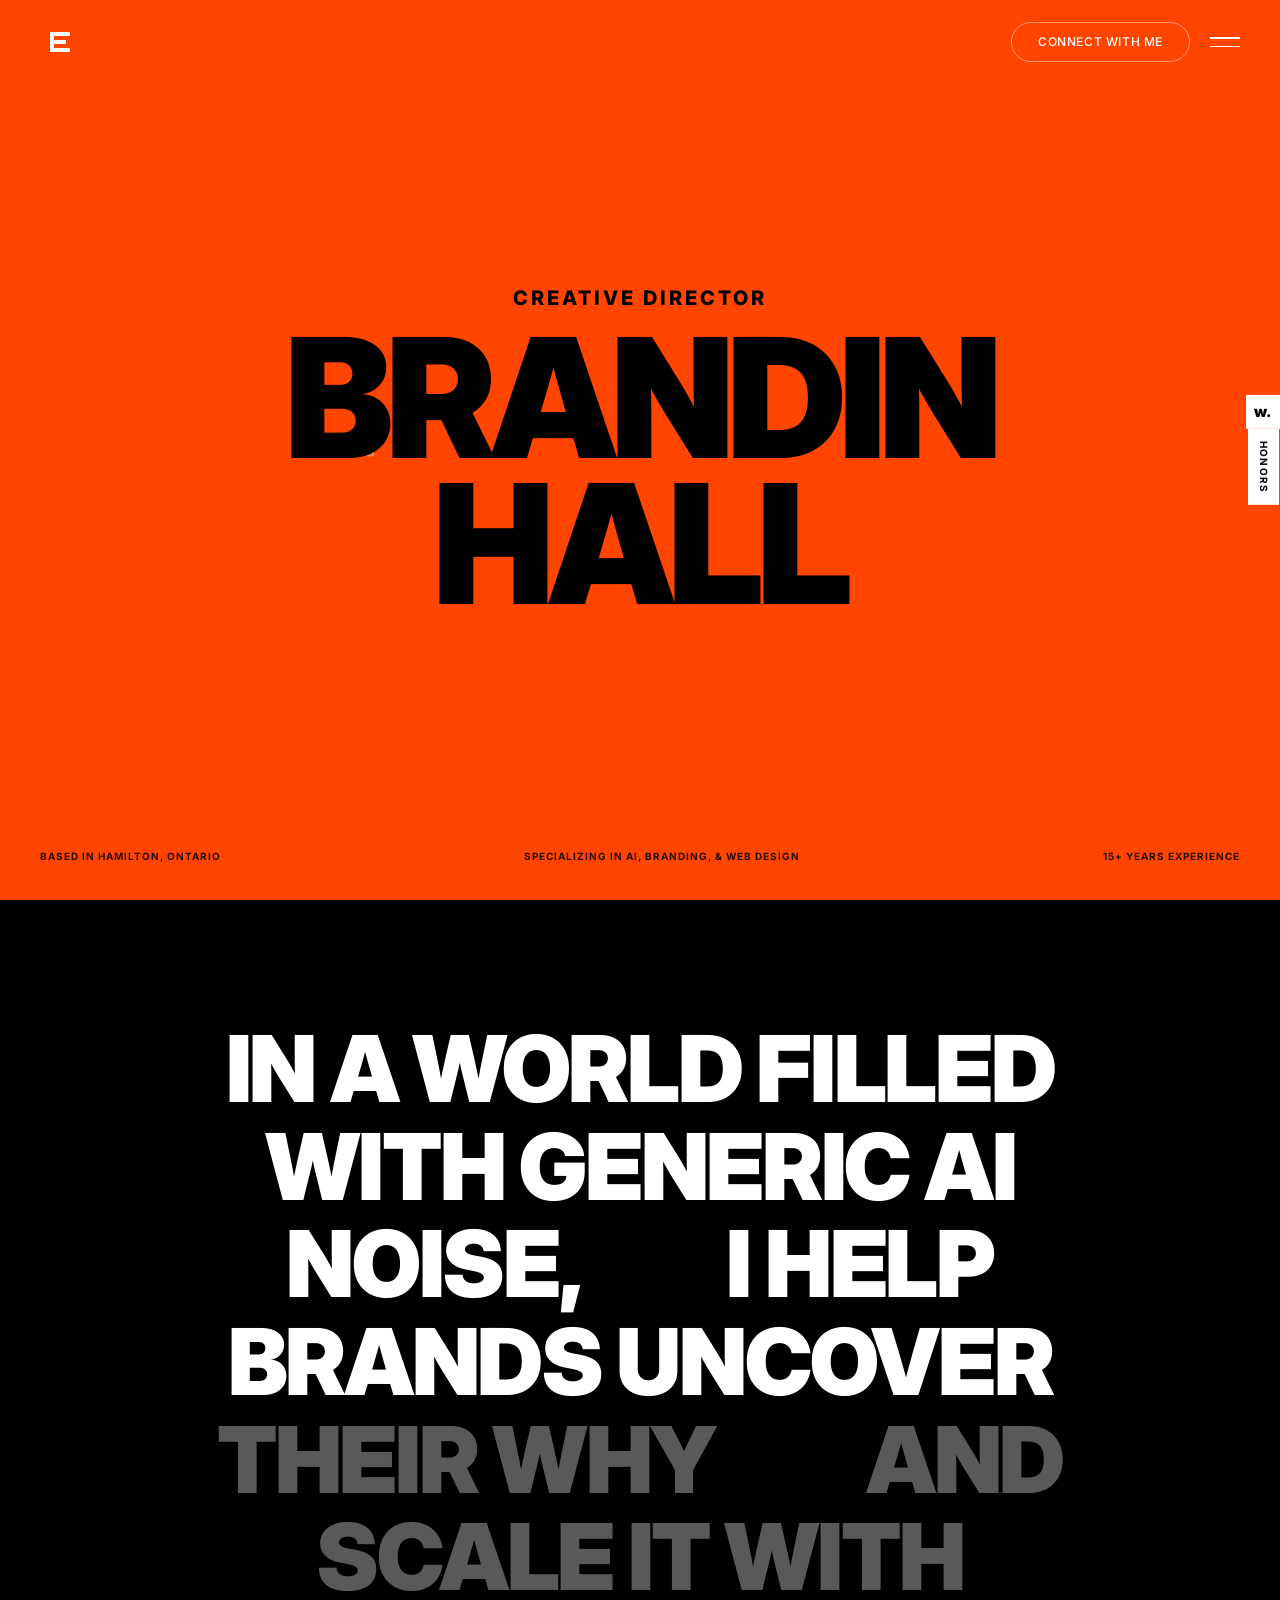
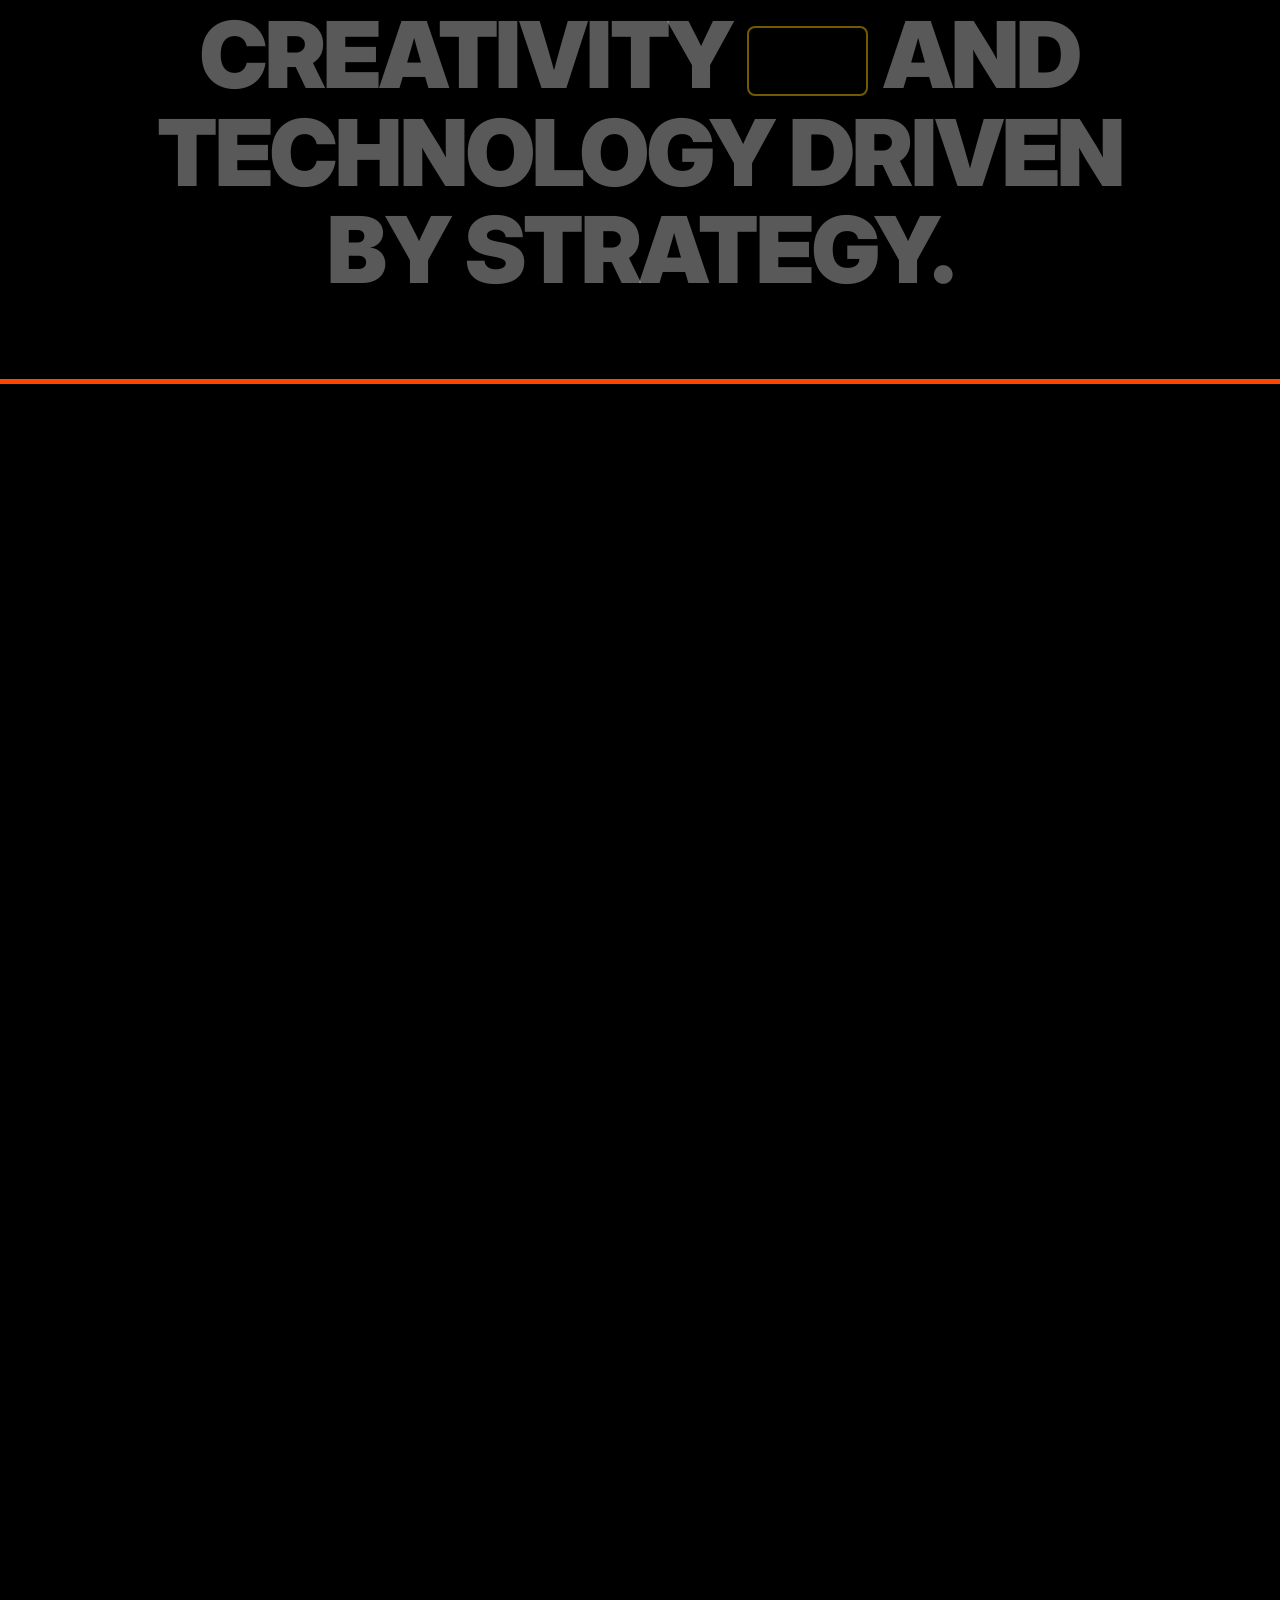
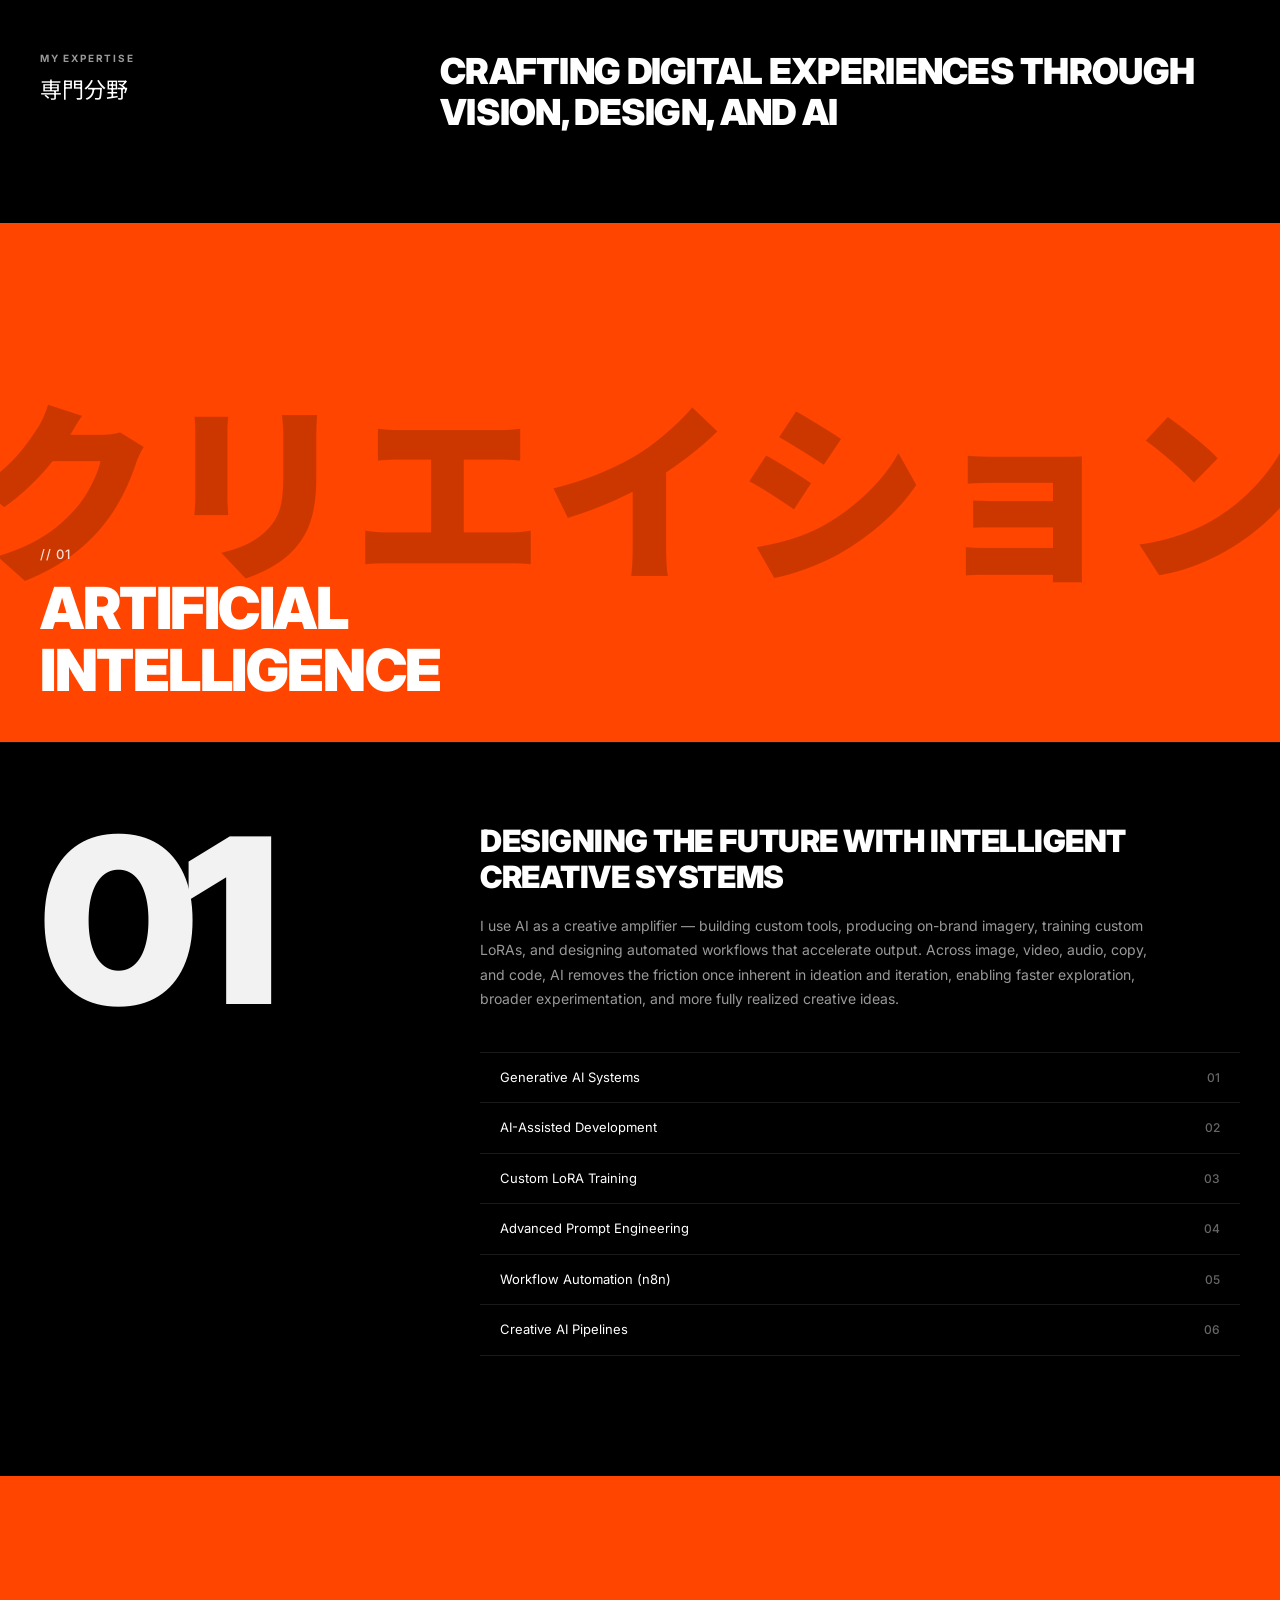
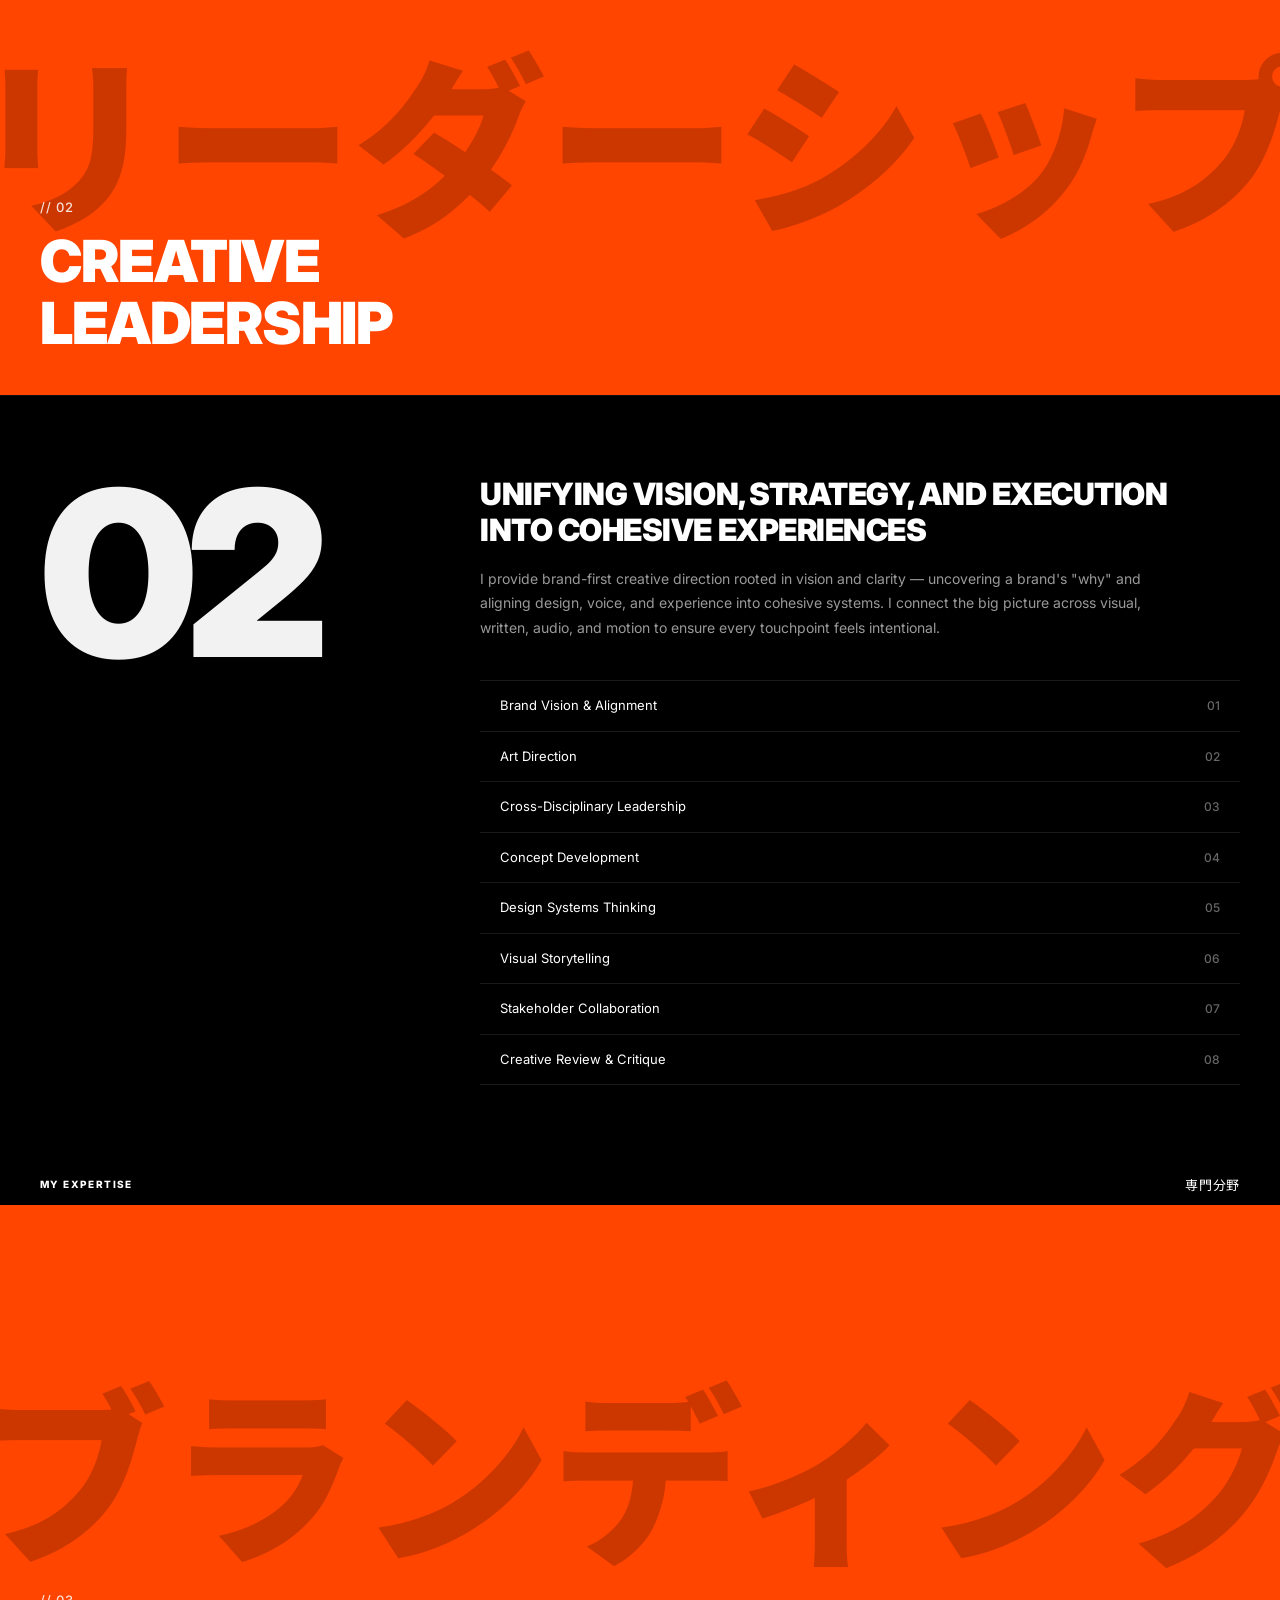
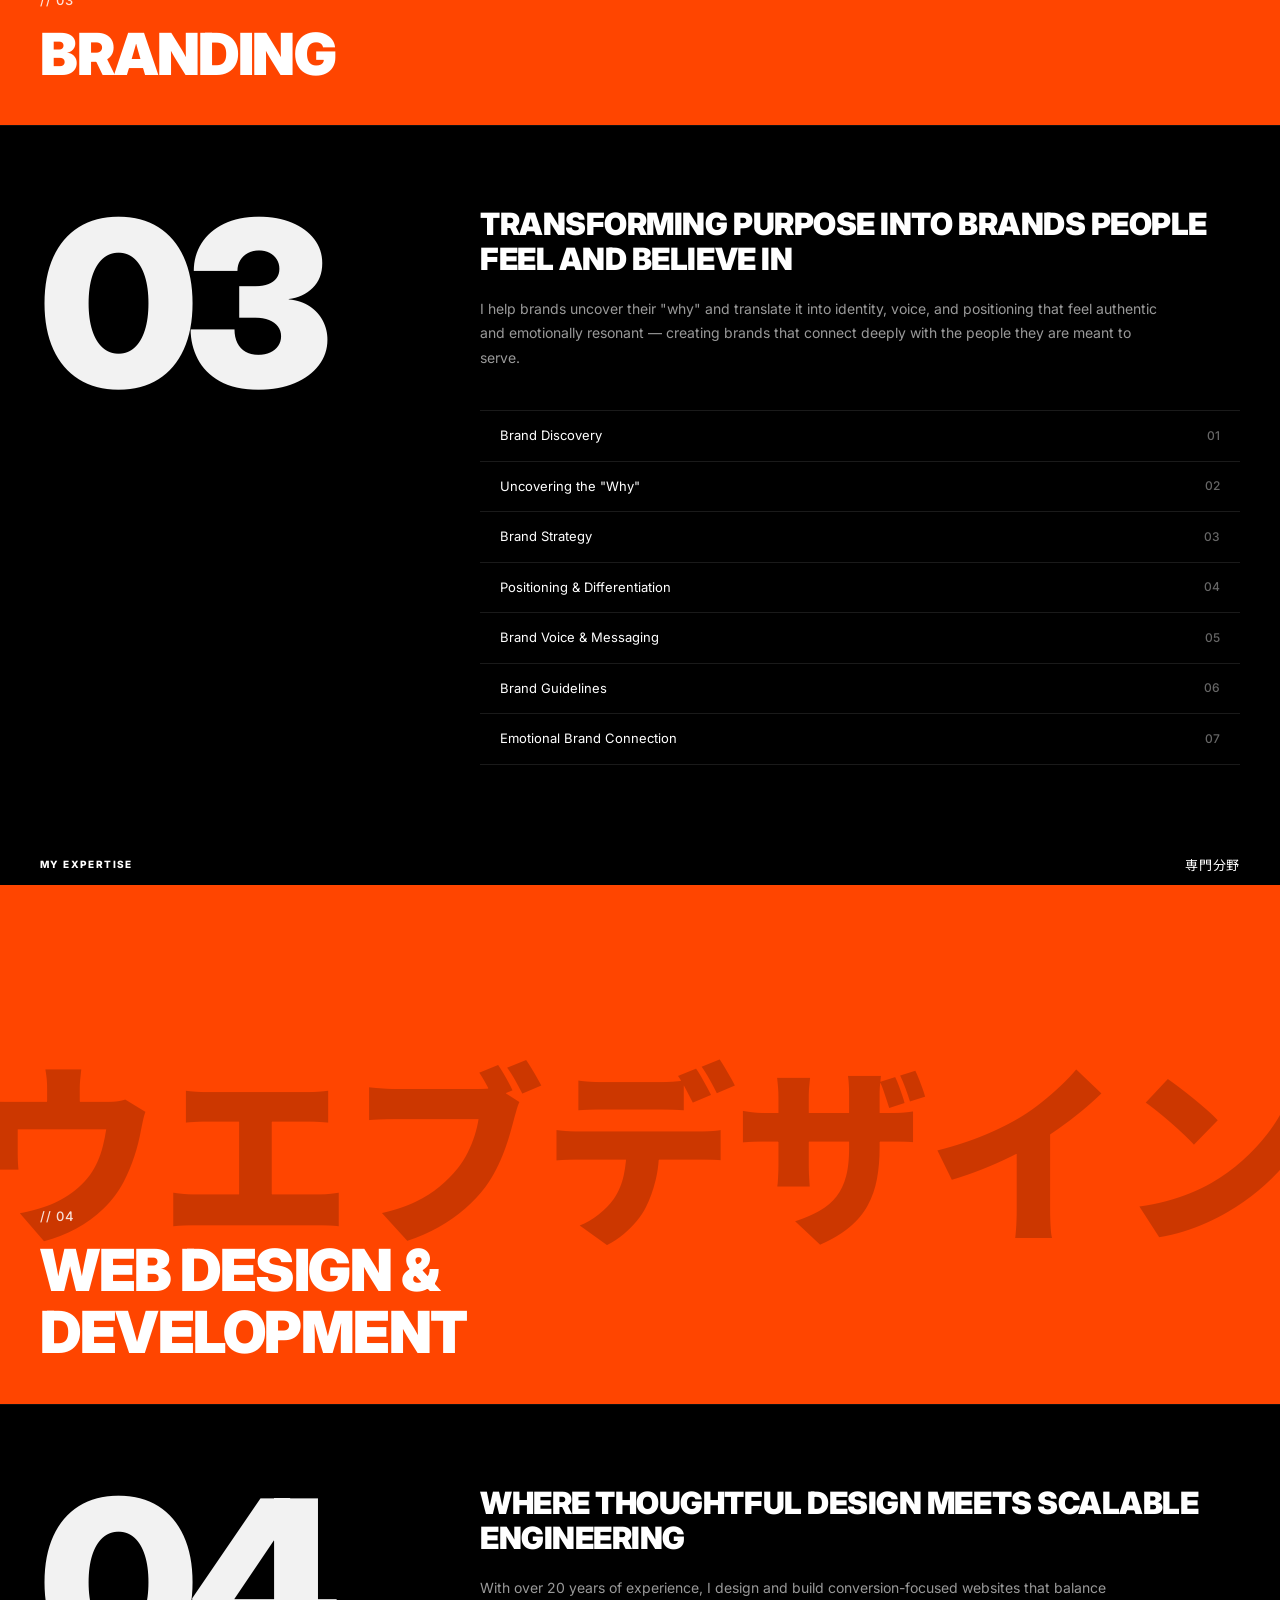
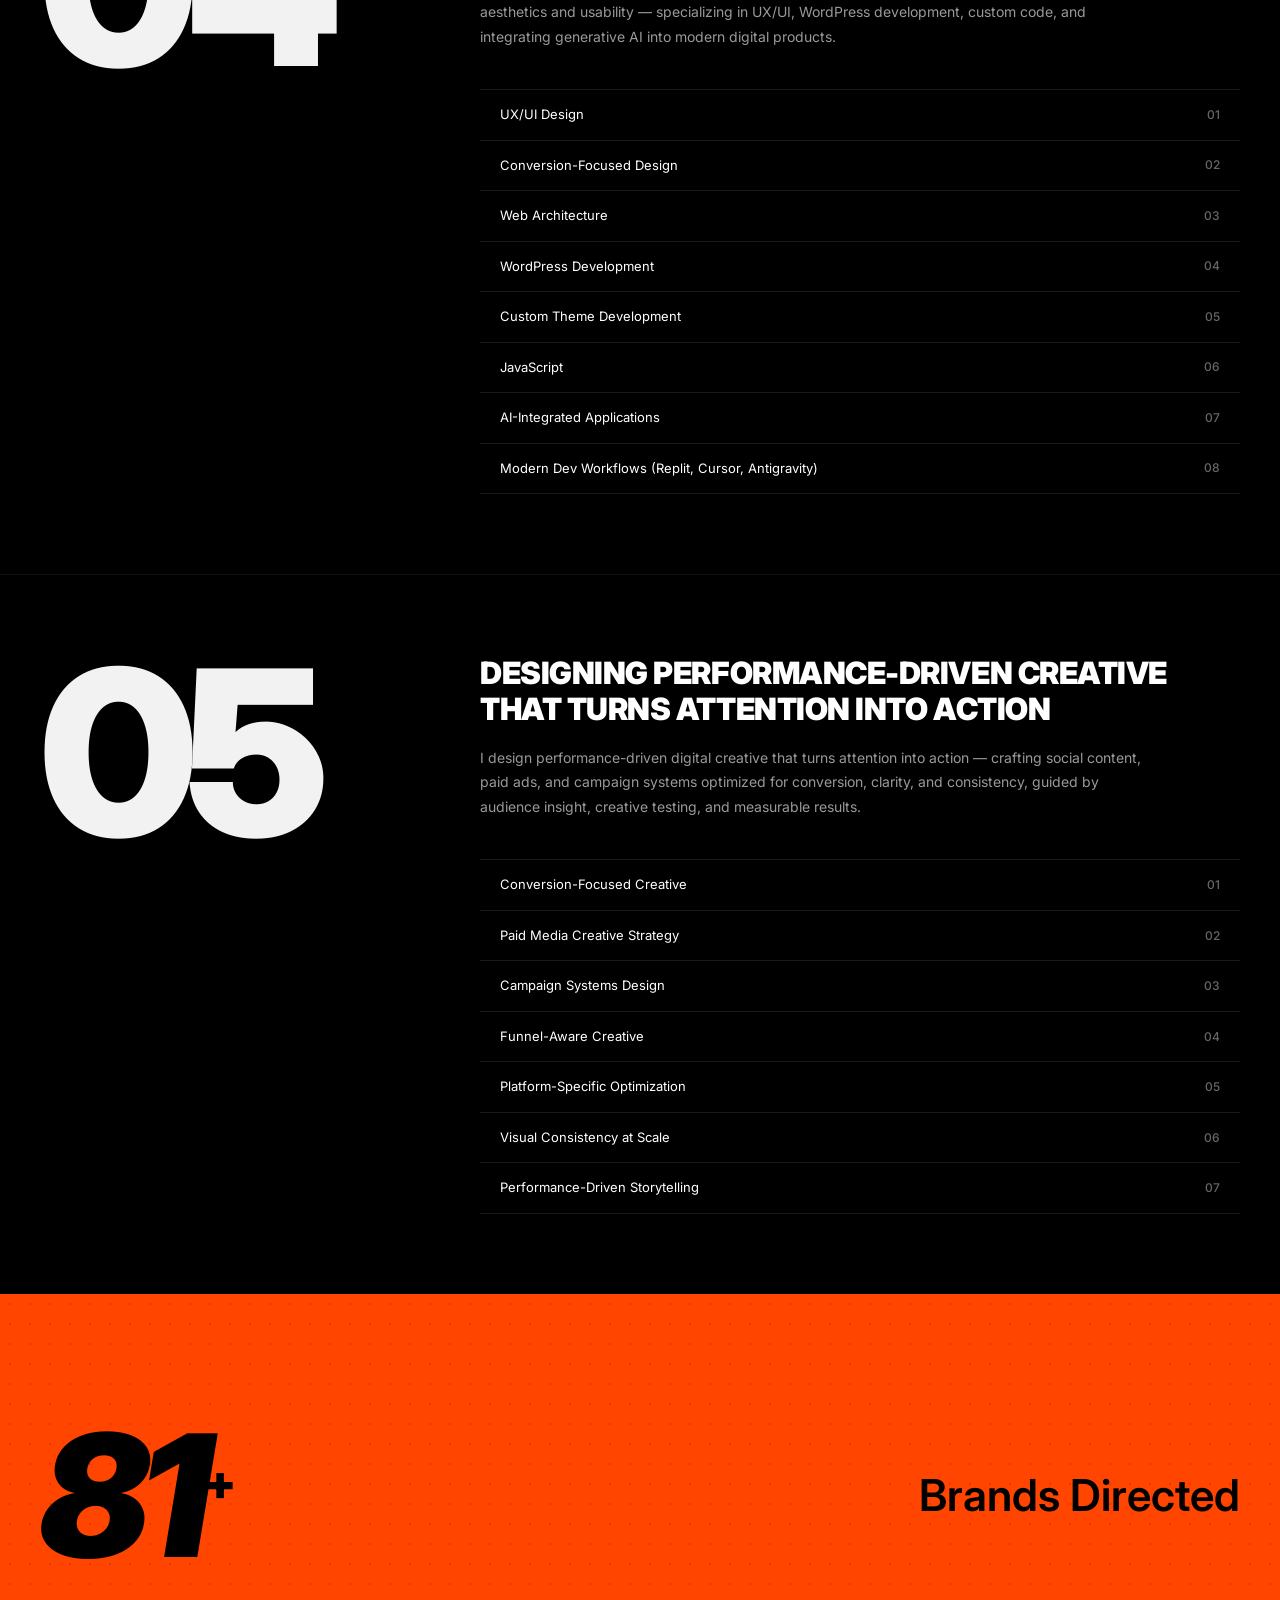
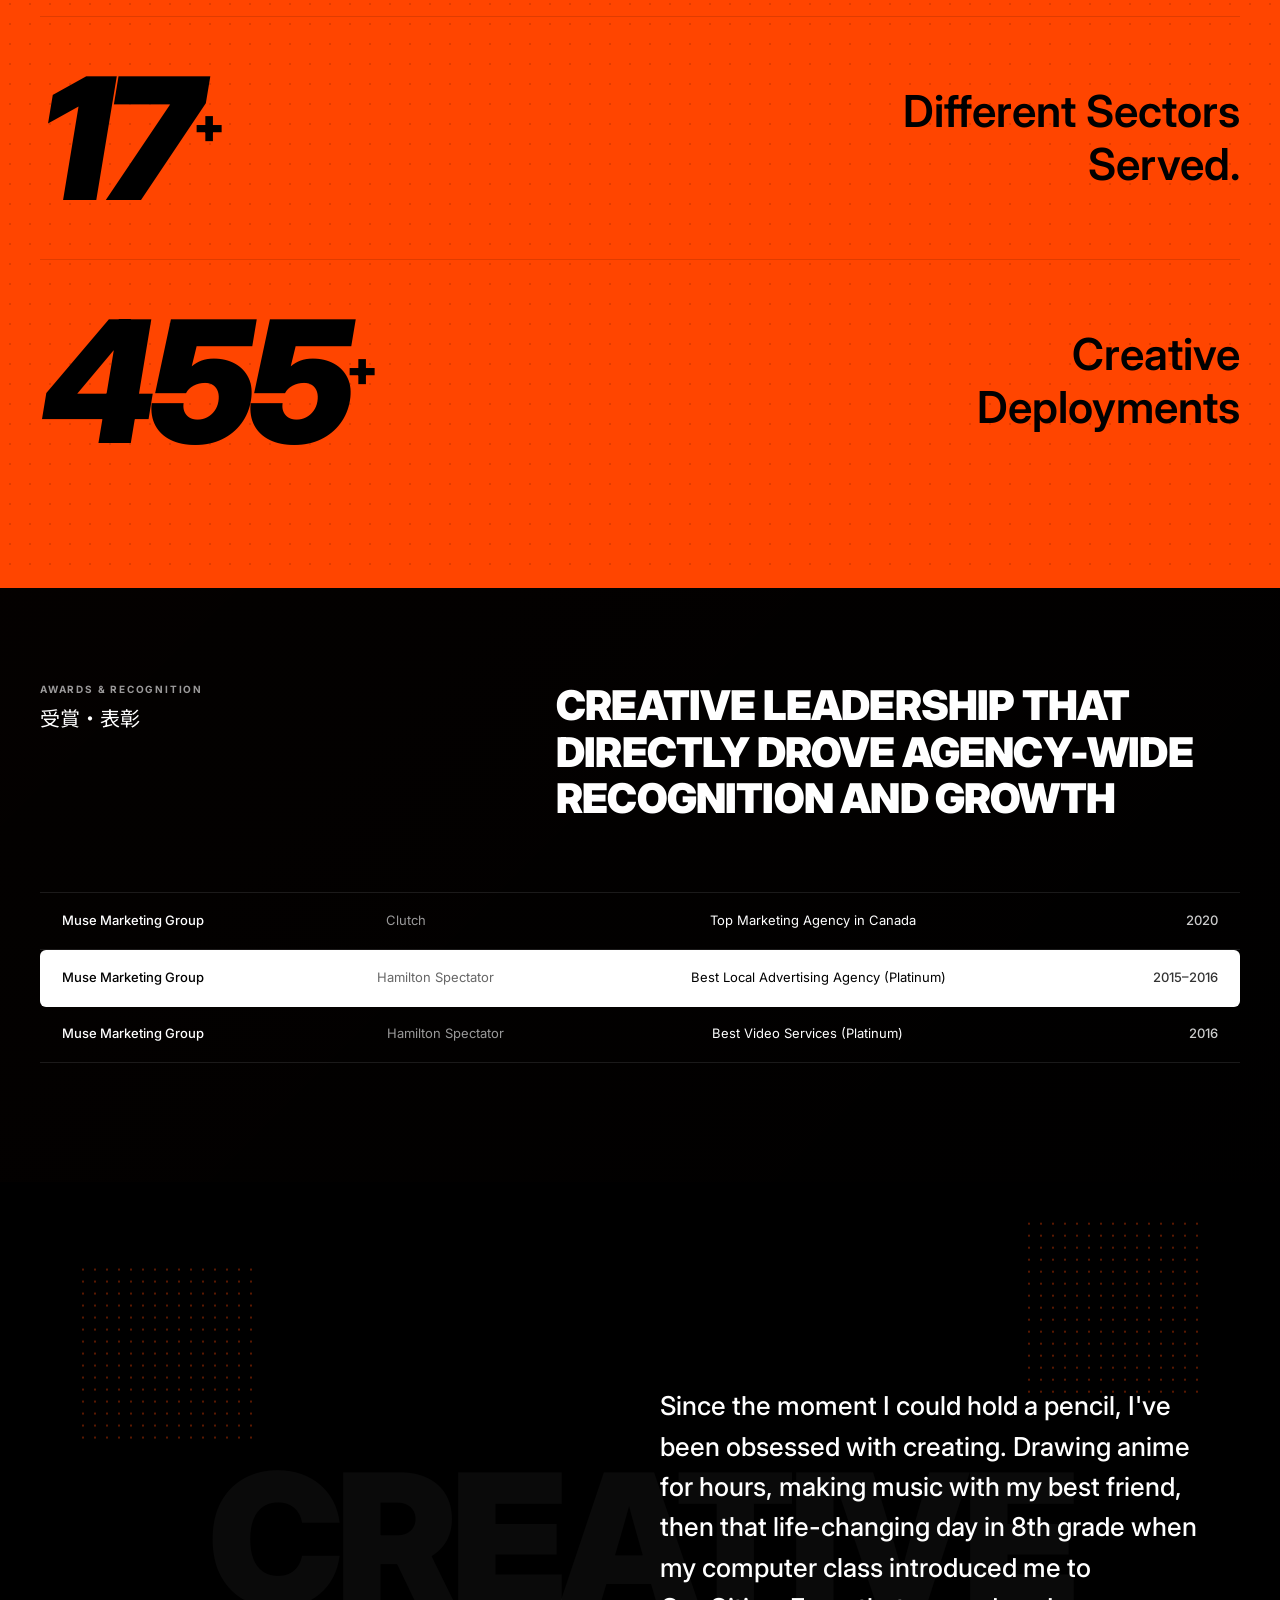
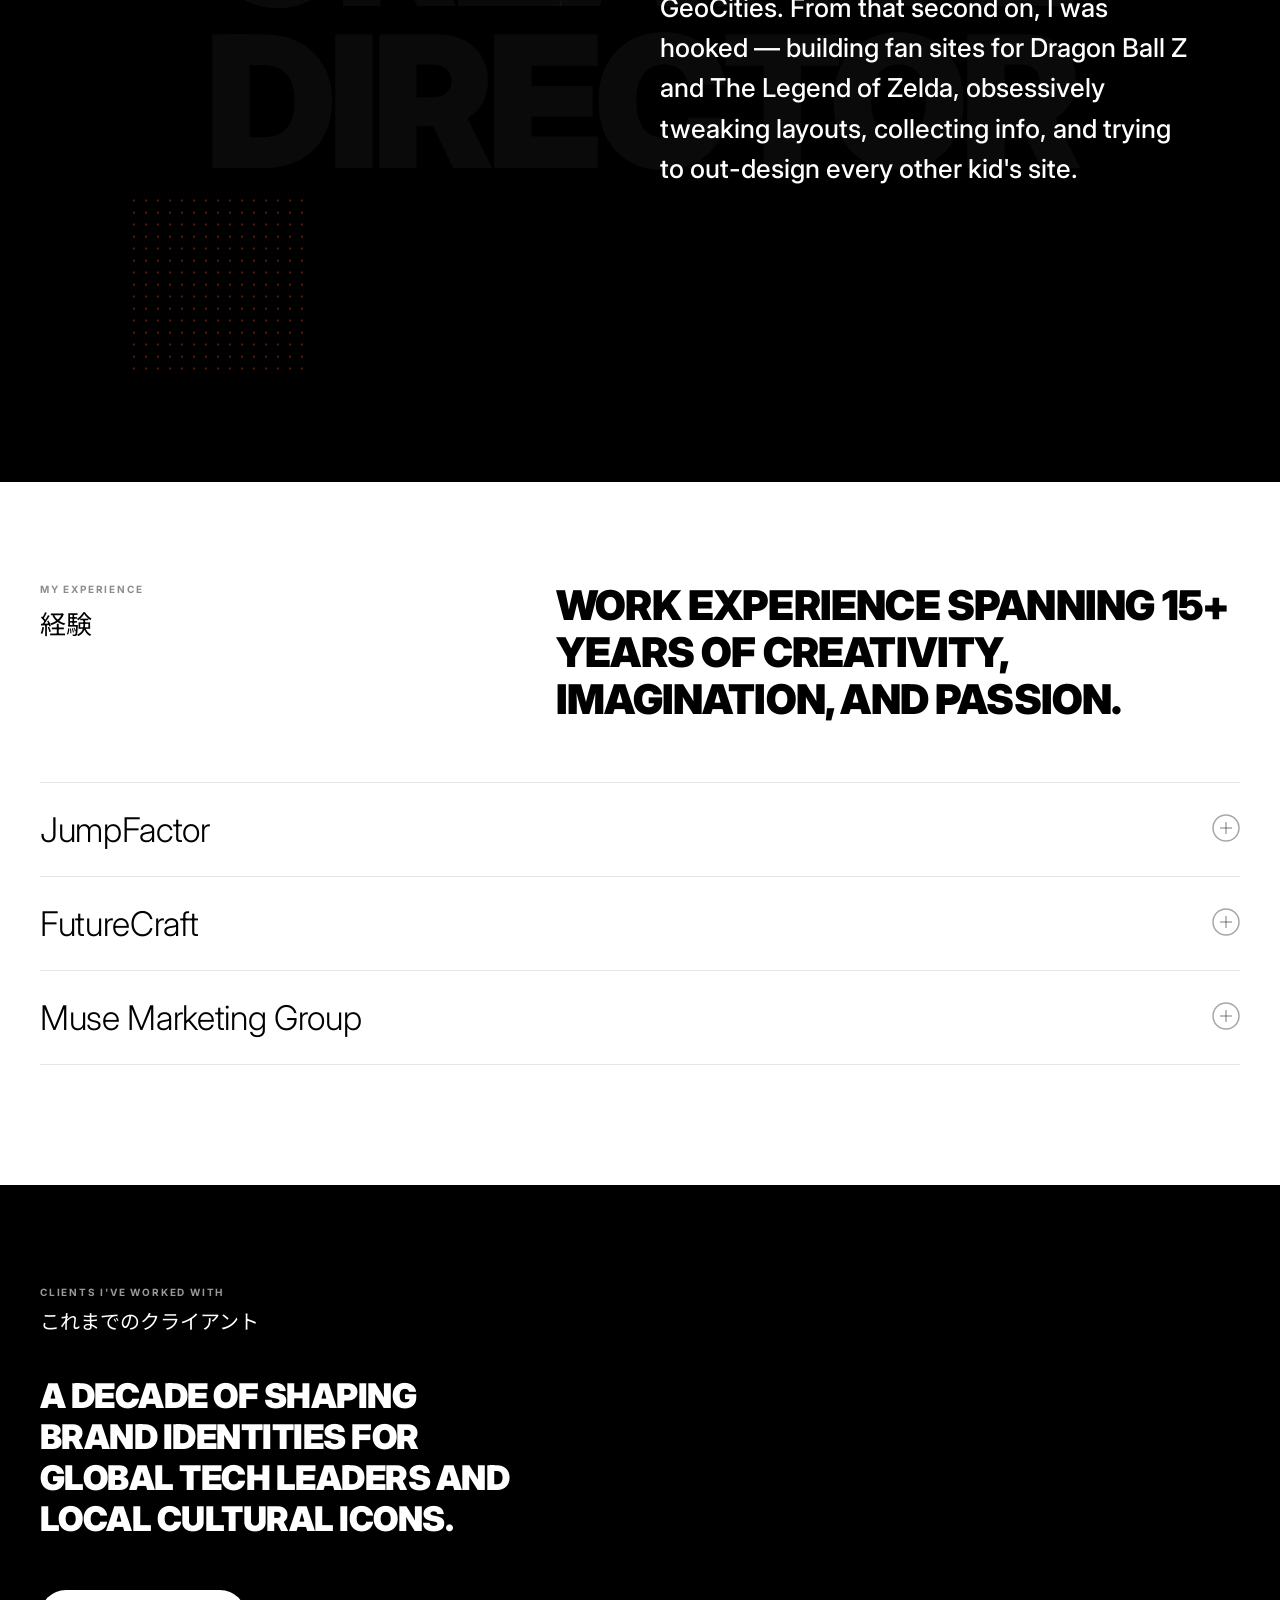
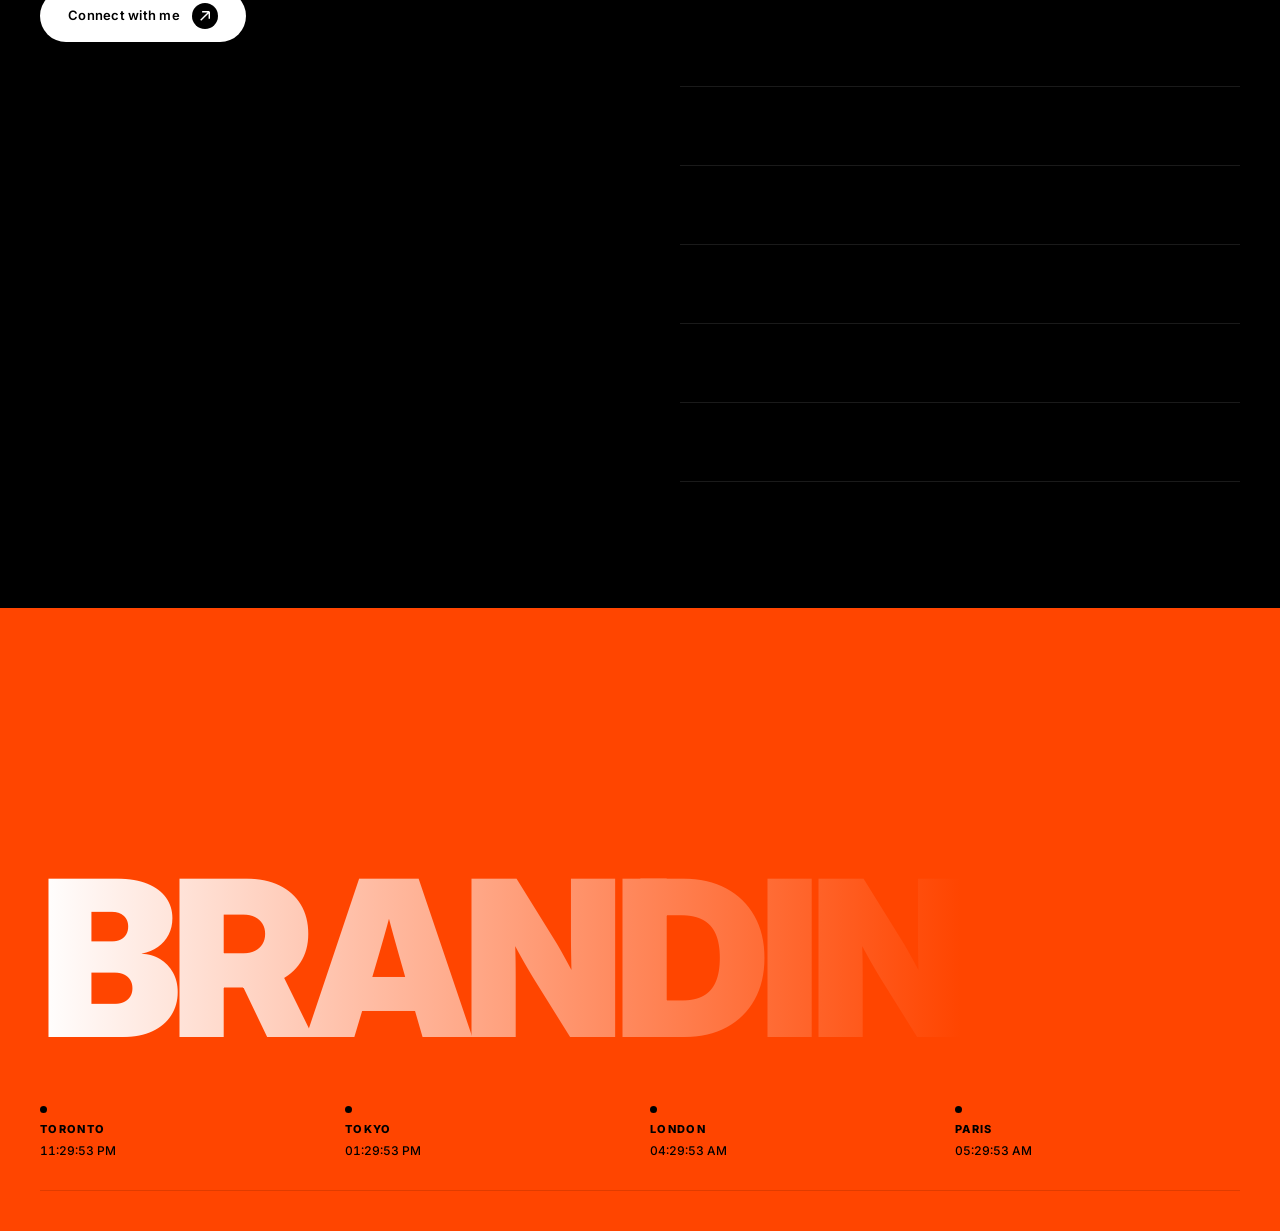
==== index.html @ 523893ca "first commit" ====
<!DOCTYPE html>
<html lang="en">
<head>
  <meta charset="UTF-8">
  <meta name="viewport" content="width=device-width, initial-scale=1.0">
  <title>Brandin Hall — Creative Director</title>
  <meta name="description" content="Brandin Hall is a Creative Director specializing in AI, Branding, and Web Design with 15+ years of experience.">
  <link rel="preconnect" href="https://fonts.googleapis.com">
  <link rel="preconnect" href="https://fonts.gstatic.com" crossorigin>
  <link href="https://fonts.googleapis.com/css2?family=Inter:wght@300;400;500;600;700;800;900&family=Noto+Sans+JP:wght@400;700;900&display=swap" rel="stylesheet">
  <link rel="stylesheet" href="assets/css/style.css">
  <!-- GSAP + ScrollTrigger -->
  <script src="https://cdnjs.cloudflare.com/ajax/libs/gsap/3.12.5/gsap.min.js"></script>
  <script src="https://cdnjs.cloudflare.com/ajax/libs/gsap/3.12.5/ScrollTrigger.min.js"></script>
  <!-- Lenis Smooth Scroll -->
  <script src="https://cdn.jsdelivr.net/npm/@studio-freight/lenis@1.0.42/dist/lenis.min.js"></script>
</head>
<body>

  <!-- Scroll Progress Bar -->
  <div class="scroll-progress" id="scrollProgress"></div>

  <!-- Preloader -->
  <div class="preloader" id="preloader">
    <div class="preloader-text">
      <span>B</span><span>R</span><span>A</span><span>N</span><span>D</span><span>I</span><span>N</span>
      <span class="preloader-space"></span>
      <span>H</span><span>A</span><span>L</span><span>L</span>
    </div>
    <div class="preloader-bar">
      <div class="preloader-bar-fill"></div>
    </div>
  </div>

  <!-- Navigation -->
  <nav class="navbar" id="navbar">
    <a href="#intro-hero" class="nav-logo">
      <svg width="40" height="40" viewBox="0 0 40 40" fill="none">
        <path d="M10 10H30V14H14V18H26V22H14V26H30V30H10V10Z" fill="white"/>
      </svg>
    </a>
    <div class="nav-right">
      <a href="#footer" class="nav-cta">Connect With Me</a>
      <button class="nav-menu-btn" id="menuBtn" aria-label="Toggle menu">
        <span></span>
        <span></span>
      </button>
    </div>
  </nav>

  <!-- Side Badge -->
  <div class="side-badge">
    <div class="badge-w">w.</div>
    <div class="badge-text">Honors</div>
  </div>

  <!-- Mobile Menu -->
  <div class="mobile-menu" id="mobileMenu">
    <div class="mobile-menu-content">
      <a href="#featured-work">Work</a>
      <a href="#expertise">Expertise</a>
      <a href="#about">About</a>
      <a href="#experience">Experience</a>
      <a href="#clients">Clients</a>
      <a href="#awards">Awards</a>
      <a href="#footer">Contact</a>
    </div>
  </div>

  <!-- ==================== SECTION 1: INTRO HERO ==================== -->
  <section class="intro-hero" id="intro-hero">
    <div class="intro-hero-bg">
      <img src="https://images.unsplash.com/photo-1620712943543-bcc4688e7485?w=1400&h=900&fit=crop" alt="AI Head" class="intro-hero-img">
    </div>
    <div class="intro-hero-content">
      <span class="intro-hero-subtitle">CREATIVE DIRECTOR</span>
      <h1 class="intro-hero-name">BRANDIN<br>HALL</h1>
    </div>
    <div class="intro-hero-bottom">
      <span>BASED IN HAMILTON, ONTARIO</span>
      <span>SPECIALIZING IN AI, BRANDING, & WEB DESIGN</span>
      <span>15+ YEARS EXPERIENCE</span>
    </div>
  </section>

  <!-- ==================== SECTION 2: HERO TYPOGRAPHY ==================== -->
  <section class="hero" id="hero">
    <div class="hero-content">
      <h2 class="hero-title">
        <span class="hero-line">IN A WORLD FILLED</span>
        <span class="hero-line">WITH GENERIC AI</span>
        <span class="hero-line">NOISE, <span class="hero-img-inline"><img src="https://images.unsplash.com/photo-1620712943543-bcc4688e7485?w=120&h=80&fit=crop" alt="AI"></span> I HELP</span>
        <span class="hero-line">BRANDS UNCOVER</span>
        <span class="hero-line hero-line-gray">THEIR WHY <span class="hero-img-inline"><img src="https://images.unsplash.com/photo-1551434678-e076c223a692?w=120&h=80&fit=crop" alt="Work"></span> AND</span>
        <span class="hero-line hero-line-gray">SCALE IT WITH</span>
        <span class="hero-line hero-line-gray">CREATIVITY <span class="hero-img-inline hero-img-color"><img src="https://images.unsplash.com/photo-1513364776144-60967b0f800f?w=120&h=80&fit=crop" alt="Creative"></span> AND</span>
        <span class="hero-line hero-line-gray">TECHNOLOGY DRIVEN</span>
        <span class="hero-line hero-line-gray">BY STRATEGY.</span>
      </h2>
    </div>
  </section>

  <!-- ==================== SECTION 3: FEATURED WORK ==================== -->
  <section class="featured-work" id="featured-work">
    <div class="featured-work-top-bar"></div>
    <div class="featured-work-container">
      <div class="featured-work-header">
        <div class="featured-work-left">
          <div class="section-label">FEATURED WORK</div>
          <div class="section-label-jp">代表作</div>
        </div>
        <div class="featured-work-right">
          <h2 class="featured-work-heading">SELECTED WORK SHAPING BRANDS, PRODUCTS, AND EXPERIENCES</h2>
        </div>
      </div>
      <div class="featured-work-list">
        <a href="work/armada.html" class="work-item" data-img="https://images.unsplash.com/photo-1586717791821-3f44a563fa4c?w=400&h=300&fit=crop">
          <span class="work-item-name">Armada</span>
          <span class="work-item-arrow">
            <svg width="24" height="24" viewBox="0 0 24 24" fill="none"><path d="M4 20L20 4M20 4H8M20 4V16" stroke="currentColor" stroke-width="2"/></svg>
          </span>
          <div class="work-item-preview"><img src="https://images.unsplash.com/photo-1586717791821-3f44a563fa4c?w=400&h=300&fit=crop" alt="Armada"></div>
        </a>
        <a href="work/wild-flower.html" class="work-item" data-img="https://images.unsplash.com/photo-1529626455594-4ff0802cfb7e?w=400&h=300&fit=crop">
          <span class="work-item-name">Wild Flower</span>
          <span class="work-item-arrow">
            <svg width="24" height="24" viewBox="0 0 24 24" fill="none"><path d="M4 20L20 4M20 4H8M20 4V16" stroke="currentColor" stroke-width="2"/></svg>
          </span>
          <div class="work-item-preview"><img src="https://images.unsplash.com/photo-1529626455594-4ff0802cfb7e?w=400&h=300&fit=crop" alt="Wild Flower"></div>
        </a>
        <a href="work/zenith-vr.html" class="work-item" data-img="https://images.unsplash.com/photo-1622979135225-d2ba269cf1ac?w=400&h=300&fit=crop">
          <span class="work-item-name">Zenith VR</span>
          <span class="work-item-arrow">
            <svg width="24" height="24" viewBox="0 0 24 24" fill="none"><path d="M4 20L20 4M20 4H8M20 4V16" stroke="currentColor" stroke-width="2"/></svg>
          </span>
          <div class="work-item-preview"><img src="https://images.unsplash.com/photo-1622979135225-d2ba269cf1ac?w=400&h=300&fit=crop" alt="Zenith VR"></div>
        </a>
        <a href="work/mayfield.html" class="work-item" data-img="https://images.unsplash.com/photo-1497366216548-37526070297c?w=400&h=300&fit=crop">
          <span class="work-item-name">Mayfield</span>
          <span class="work-item-arrow">
            <svg width="24" height="24" viewBox="0 0 24 24" fill="none"><path d="M4 20L20 4M20 4H8M20 4V16" stroke="currentColor" stroke-width="2"/></svg>
          </span>
          <div class="work-item-preview"><img src="https://images.unsplash.com/photo-1497366216548-37526070297c?w=400&h=300&fit=crop" alt="Mayfield"></div>
        </a>
        <a href="work/eden-exotics.html" class="work-item" data-img="https://images.unsplash.com/photo-1506905925346-21bda4d32df4?w=400&h=300&fit=crop">
          <span class="work-item-name">Eden Exotics</span>
          <span class="work-item-arrow">
            <svg width="24" height="24" viewBox="0 0 24 24" fill="none"><path d="M4 20L20 4M20 4H8M20 4V16" stroke="currentColor" stroke-width="2"/></svg>
          </span>
          <div class="work-item-preview"><img src="https://images.unsplash.com/photo-1506905925346-21bda4d32df4?w=400&h=300&fit=crop" alt="Eden Exotics"></div>
        </a>
        <a href="work/oso.html" class="work-item" data-img="https://images.unsplash.com/photo-1552374196-1ab2a1c593e8?w=400&h=300&fit=crop">
          <span class="work-item-name">OSO</span>
          <span class="work-item-arrow">
            <svg width="24" height="24" viewBox="0 0 24 24" fill="none"><path d="M4 20L20 4M20 4H8M20 4V16" stroke="currentColor" stroke-width="2"/></svg>
          </span>
          <div class="work-item-preview"><img src="https://images.unsplash.com/photo-1552374196-1ab2a1c593e8?w=400&h=300&fit=crop" alt="OSO"></div>
        </a>
      </div>
    </div>
  </section>

  <!-- ==================== SECTION 4: EXPERTISE ==================== -->
  <section class="expertise" id="expertise">
    <div class="expertise-header">
      <div class="expertise-left-header">
        <div class="expertise-label">MY EXPERTISE</div>
        <div class="expertise-label-jp">専門分野</div>
      </div>
      <div class="expertise-right-header">
        <h2 class="expertise-main-heading">CRAFTING DIGITAL EXPERIENCES THROUGH VISION, DESIGN, AND AI</h2>
      </div>
    </div>

    <!-- EXPERTISE 01 — AI -->
    <div class="expertise-banner-sticky-bar">
      <span>MY EXPERTISE</span>
      <span class="expertise-banner-sticky-jp">専門分野</span>
    </div>
    <div class="expertise-banner expertise-banner-red">
      <div class="expertise-banner-bg-text">クリエイション</div>
      <div class="expertise-banner-image">
        <img src="https://images.unsplash.com/photo-1677442136019-21780ecad995?w=1400&h=700&fit=crop" alt="AI Robot">
      </div>
      <div class="expertise-banner-content">
        <span class="expertise-banner-num">// 01</span>
        <h3 class="expertise-banner-title">ARTIFICIAL<br>INTELLIGENCE</h3>
      </div>
    </div>
    <div class="expertise-detail">
      <div class="expertise-detail-inner">
        <div class="expertise-number">01</div>
        <div class="expertise-info">
          <h3 class="expertise-info-title">DESIGNING THE FUTURE WITH INTELLIGENT CREATIVE SYSTEMS</h3>
          <p class="expertise-info-desc">I use AI as a creative amplifier — building custom tools, producing on-brand imagery, training custom LoRAs, and designing automated workflows that accelerate output. Across image, video, audio, copy, and code, AI removes the friction once inherent in ideation and iteration, enabling faster exploration, broader experimentation, and more fully realized creative ideas.</p>
          <div class="expertise-list">
            <div class="expertise-list-item"><span>Generative AI Systems</span><span>01</span></div>
            <div class="expertise-list-item"><span>AI-Assisted Development</span><span>02</span></div>
            <div class="expertise-list-item"><span>Custom LoRA Training</span><span>03</span></div>
            <div class="expertise-list-item"><span>Advanced Prompt Engineering</span><span>04</span></div>
            <div class="expertise-list-item"><span>Workflow Automation (n8n)</span><span>05</span></div>
            <div class="expertise-list-item"><span>Creative AI Pipelines</span><span>06</span></div>
          </div>
        </div>
      </div>
    </div>

    <!-- EXPERTISE 02 — CREATIVE LEADERSHIP -->
    <div class="expertise-banner-sticky-bar">
      <span>MY EXPERTISE</span>
      <span class="expertise-banner-sticky-jp">専門分野</span>
    </div>
    <div class="expertise-banner expertise-banner-red">
      <div class="expertise-banner-bg-text">リーダーシップ</div>
      <div class="expertise-banner-image">
        <img src="https://images.unsplash.com/photo-1590086782957-93c06ef21604?w=1400&h=700&fit=crop" alt="Samurai">
      </div>
      <div class="expertise-banner-content">
        <span class="expertise-banner-num">// 02</span>
        <h3 class="expertise-banner-title">CREATIVE<br>LEADERSHIP</h3>
      </div>
    </div>
    <div class="expertise-detail">
      <div class="expertise-detail-inner">
        <div class="expertise-number">02</div>
        <div class="expertise-info">
          <h3 class="expertise-info-title">UNIFYING VISION, STRATEGY, AND EXECUTION INTO COHESIVE EXPERIENCES</h3>
          <p class="expertise-info-desc">I provide brand-first creative direction rooted in vision and clarity — uncovering a brand's "why" and aligning design, voice, and experience into cohesive systems. I connect the big picture across visual, written, audio, and motion to ensure every touchpoint feels intentional.</p>
          <div class="expertise-list">
            <div class="expertise-list-item"><span>Brand Vision & Alignment</span><span>01</span></div>
            <div class="expertise-list-item"><span>Art Direction</span><span>02</span></div>
            <div class="expertise-list-item"><span>Cross-Disciplinary Leadership</span><span>03</span></div>
            <div class="expertise-list-item"><span>Concept Development</span><span>04</span></div>
            <div class="expertise-list-item"><span>Design Systems Thinking</span><span>05</span></div>
            <div class="expertise-list-item"><span>Visual Storytelling</span><span>06</span></div>
            <div class="expertise-list-item"><span>Stakeholder Collaboration</span><span>07</span></div>
            <div class="expertise-list-item"><span>Creative Review & Critique</span><span>08</span></div>
          </div>
        </div>
      </div>
    </div>

    <!-- EXPERTISE 03 — BRANDING -->
    <div class="expertise-banner-sticky-bar">
      <span>MY EXPERTISE</span>
      <span class="expertise-banner-sticky-jp">専門分野</span>
    </div>
    <div class="expertise-banner expertise-banner-red">
      <div class="expertise-banner-bg-text">ブランディング</div>
      <div class="expertise-banner-image">
        <img src="https://images.unsplash.com/photo-1635002962487-6cd868e92266?w=1400&h=700&fit=crop" alt="Robot">
      </div>
      <div class="expertise-banner-content">
        <span class="expertise-banner-num">// 03</span>
        <h3 class="expertise-banner-title">BRANDING</h3>
      </div>
    </div>
    <div class="expertise-detail">
      <div class="expertise-detail-inner">
        <div class="expertise-number">03</div>
        <div class="expertise-info">
          <h3 class="expertise-info-title">TRANSFORMING PURPOSE INTO BRANDS PEOPLE FEEL AND BELIEVE IN</h3>
          <p class="expertise-info-desc">I help brands uncover their "why" and translate it into identity, voice, and positioning that feel authentic and emotionally resonant — creating brands that connect deeply with the people they are meant to serve.</p>
          <div class="expertise-list">
            <div class="expertise-list-item"><span>Brand Discovery</span><span>01</span></div>
            <div class="expertise-list-item"><span>Uncovering the "Why"</span><span>02</span></div>
            <div class="expertise-list-item"><span>Brand Strategy</span><span>03</span></div>
            <div class="expertise-list-item"><span>Positioning & Differentiation</span><span>04</span></div>
            <div class="expertise-list-item"><span>Brand Voice & Messaging</span><span>05</span></div>
            <div class="expertise-list-item"><span>Brand Guidelines</span><span>06</span></div>
            <div class="expertise-list-item"><span>Emotional Brand Connection</span><span>07</span></div>
          </div>
        </div>
      </div>
    </div>

    <!-- EXPERTISE 04 — WEB DESIGN -->
    <div class="expertise-banner-sticky-bar">
      <span>MY EXPERTISE</span>
      <span class="expertise-banner-sticky-jp">専門分野</span>
    </div>
    <div class="expertise-banner expertise-banner-red">
      <div class="expertise-banner-bg-text">ウエブデザイン</div>
      <div class="expertise-banner-image">
        <img src="https://images.unsplash.com/photo-1558618666-fcd25c85f82e?w=1400&h=700&fit=crop" alt="Web Design">
      </div>
      <div class="expertise-banner-content">
        <span class="expertise-banner-num">// 04</span>
        <h3 class="expertise-banner-title">WEB DESIGN &<br>DEVELOPMENT</h3>
      </div>
    </div>
    <div class="expertise-detail">
      <div class="expertise-detail-inner">
        <div class="expertise-number">04</div>
        <div class="expertise-info">
          <h3 class="expertise-info-title">WHERE THOUGHTFUL DESIGN MEETS SCALABLE ENGINEERING</h3>
          <p class="expertise-info-desc">With over 20 years of experience, I design and build conversion-focused websites that balance aesthetics and usability — specializing in UX/UI, WordPress development, custom code, and integrating generative AI into modern digital products.</p>
          <div class="expertise-list">
            <div class="expertise-list-item"><span>UX/UI Design</span><span>01</span></div>
            <div class="expertise-list-item"><span>Conversion-Focused Design</span><span>02</span></div>
            <div class="expertise-list-item"><span>Web Architecture</span><span>03</span></div>
            <div class="expertise-list-item"><span>WordPress Development</span><span>04</span></div>
            <div class="expertise-list-item"><span>Custom Theme Development</span><span>05</span></div>
            <div class="expertise-list-item"><span>JavaScript</span><span>06</span></div>
            <div class="expertise-list-item"><span>AI-Integrated Applications</span><span>07</span></div>
            <div class="expertise-list-item"><span>Modern Dev Workflows (Replit, Cursor, Antigravity)</span><span>08</span></div>
          </div>
        </div>
      </div>
    </div>

    <!-- EXPERTISE 05 — PERFORMANCE CREATIVE -->
    <div class="expertise-detail">
      <div class="expertise-detail-inner">
        <div class="expertise-number">05</div>
        <div class="expertise-info">
          <h3 class="expertise-info-title">DESIGNING PERFORMANCE-DRIVEN CREATIVE THAT TURNS ATTENTION INTO ACTION</h3>
          <p class="expertise-info-desc">I design performance-driven digital creative that turns attention into action — crafting social content, paid ads, and campaign systems optimized for conversion, clarity, and consistency, guided by audience insight, creative testing, and measurable results.</p>
          <div class="expertise-list">
            <div class="expertise-list-item"><span>Conversion-Focused Creative</span><span>01</span></div>
            <div class="expertise-list-item"><span>Paid Media Creative Strategy</span><span>02</span></div>
            <div class="expertise-list-item"><span>Campaign Systems Design</span><span>03</span></div>
            <div class="expertise-list-item"><span>Funnel-Aware Creative</span><span>04</span></div>
            <div class="expertise-list-item"><span>Platform-Specific Optimization</span><span>05</span></div>
            <div class="expertise-list-item"><span>Visual Consistency at Scale</span><span>06</span></div>
            <div class="expertise-list-item"><span>Performance-Driven Storytelling</span><span>07</span></div>
          </div>
        </div>
      </div>
    </div>
  </section>

  <!-- ==================== SECTION 5: STATS ==================== -->
  <section class="stats" id="stats">
    <div class="stats-dot-pattern"></div>
    <div class="stats-container">
      <div class="stat-row">
        <div class="stat-number" data-target="85">0<sup>+</sup></div>
        <div class="stat-label">Brands Directed</div>
      </div>
      <div class="stat-divider"></div>
      <div class="stat-row">
        <div class="stat-number" data-target="18">0<sup>+</sup></div>
        <div class="stat-label">Different Sectors<br>Served.</div>
      </div>
      <div class="stat-divider"></div>
      <div class="stat-row">
        <div class="stat-number" data-target="500">0<sup>+</sup></div>
        <div class="stat-label">Creative<br>Deployments</div>
      </div>
    </div>
  </section>

  <!-- ==================== SECTION 6: AWARDS ==================== -->
  <section class="awards" id="awards">
    <div class="awards-container">
      <div class="awards-header">
        <div class="awards-left">
          <div class="section-label">AWARDS & RECOGNITION</div>
          <div class="section-label-jp">受賞・表彰</div>
        </div>
        <div class="awards-right">
          <h2 class="awards-heading">CREATIVE LEADERSHIP THAT DIRECTLY DROVE AGENCY-WIDE RECOGNITION AND GROWTH</h2>
        </div>
      </div>
      <div class="awards-table">
        <div class="awards-row">
          <div class="award-company">Muse Marketing Group</div>
          <div class="award-org">Clutch</div>
          <div class="award-title">Top Marketing Agency in Canada</div>
          <div class="award-year">2020</div>
        </div>
        <div class="awards-row highlight">
          <div class="award-company">Muse Marketing Group</div>
          <div class="award-org">Hamilton Spectator</div>
          <div class="award-title">Best Local Advertising Agency (Platinum)</div>
          <div class="award-year">2015–2016</div>
        </div>
        <div class="awards-row">
          <div class="award-company">Muse Marketing Group</div>
          <div class="award-org">Hamilton Spectator</div>
          <div class="award-title">Best Video Services (Platinum)</div>
          <div class="award-year">2016</div>
        </div>
      </div>
    </div>
  </section>

  <!-- ==================== SECTION 7: ABOUT ==================== -->
  <section class="about" id="about">
    <div class="about-bg-text">
      <span>CREATIVE</span>
      <span>DIRECTOR</span>
    </div>
    <div class="about-dot-pattern about-dot-tl"></div>
    <div class="about-dot-pattern about-dot-tr"></div>
    <div class="about-dot-pattern about-dot-bl"></div>
    <div class="about-portrait">
      <img src="https://images.unsplash.com/photo-1507003211169-0a1dd7228f2d?w=600&h=800&fit=crop&crop=face" alt="Brandin Hall Portrait">
    </div>
    <div class="about-bio">
      <p>Since the moment I could hold a pencil, I've been obsessed with creating. Drawing anime for hours, making music with my best friend, then that life-changing day in 8th grade when my computer class introduced me to GeoCities. From that second on, I was hooked — building fan sites for Dragon Ball Z and The Legend of Zelda, obsessively tweaking layouts, collecting info, and trying to out-design every other kid's site.</p>
    </div>
  </section>

  <!-- ==================== SECTION 8: EXPERIENCE ==================== -->
  <section class="experience" id="experience">
    <div class="experience-container">
      <div class="experience-header">
        <div class="experience-left">
          <div class="section-label-dark">MY EXPERIENCE</div>
          <div class="section-label-jp-dark">経験</div>
        </div>
        <div class="experience-right">
          <h2 class="experience-heading">WORK EXPERIENCE SPANNING 15+ YEARS OF CREATIVITY, IMAGINATION, AND PASSION.</h2>
        </div>
      </div>
      <div class="experience-list">
        <!-- JumpFactor -->
        <div class="exp-item">
          <button class="exp-header">
            <span class="exp-company">JumpFactor</span>
            <span class="exp-toggle">
              <svg width="28" height="28" viewBox="0 0 28 28" fill="none">
                <circle cx="14" cy="14" r="13" stroke="currentColor" stroke-width="1.5"/>
                <line x1="8" y1="14" x2="20" y2="14" stroke="currentColor" stroke-width="1.5"/>
                <line x1="14" y1="8" x2="14" y2="20" stroke="currentColor" stroke-width="1.5" class="plus-v"/>
              </svg>
            </span>
          </button>
          <div class="exp-body">
            <div class="exp-meta">
              <div class="exp-meta-left">
                <span class="exp-role-tag">Creative Director</span>
                <p class="exp-summary">Partnered with executive leadership to define brand purpose, reposition the organization, and elevate creative strategy as a core business driver.</p>
              </div>
              <div class="exp-meta-right">
                <span class="exp-location">Toronto, ON · May 2025 – March 2026</span>
                <ul class="exp-details">
                  <li>Led brand discovery and positioning workshops ("Uncover Your Greatness"), aligning leadership, teams, and long-term vision across the organization.</li>
                  <li>Architected a complete internal brand replatform, modernizing visual systems for consistency, scalability, and stronger market authority.</li>
                  <li>Directed rapid turnaround rebrand and website realignment for a subsidiary business, resolving brand perception and conversion issues within months.</li>
                  <li>Provided strategic creative leadership across design, development, and marketing teams, improving execution velocity and reducing cross-functional friction.</li>
                  <li>Implemented AI-powered creative workflows that accelerated on-brand asset and video production by 40–60% while preserving creative integrity.</li>
                  <li>Served as a senior creative advisor, translating complex business objectives into cohesive brand, marketing, and experiential strategies.</li>
                </ul>
              </div>
            </div>
          </div>
        </div>
        <!-- FutureCraft -->
        <div class="exp-item">
          <button class="exp-header">
            <span class="exp-company">FutureCraft</span>
            <span class="exp-toggle">
              <svg width="28" height="28" viewBox="0 0 28 28" fill="none">
                <circle cx="14" cy="14" r="13" stroke="currentColor" stroke-width="1.5"/>
                <line x1="8" y1="14" x2="20" y2="14" stroke="currentColor" stroke-width="1.5"/>
                <line x1="14" y1="8" x2="14" y2="20" stroke="currentColor" stroke-width="1.5" class="plus-v"/>
              </svg>
            </span>
          </button>
          <div class="exp-body">
            <div class="exp-meta">
              <div class="exp-meta-left">
                <span class="exp-role-tag">Senior Designer</span>
                <p class="exp-summary">Led design initiatives for emerging tech brands, delivering high-impact visual identities and digital experiences.</p>
              </div>
              <div class="exp-meta-right">
                <span class="exp-location">Remote · 2023 – 2025</span>
                <ul class="exp-details">
                  <li>Designed and delivered brand systems for 12+ clients across tech, SaaS, and e-commerce sectors.</li>
                  <li>Developed comprehensive design guidelines ensuring brand consistency across all touchpoints.</li>
                </ul>
              </div>
            </div>
          </div>
        </div>
        <!-- Muse Marketing Group -->
        <div class="exp-item">
          <button class="exp-header">
            <span class="exp-company">Muse Marketing Group</span>
            <span class="exp-toggle">
              <svg width="28" height="28" viewBox="0 0 28 28" fill="none">
                <circle cx="14" cy="14" r="13" stroke="currentColor" stroke-width="1.5"/>
                <line x1="8" y1="14" x2="20" y2="14" stroke="currentColor" stroke-width="1.5"/>
                <line x1="14" y1="8" x2="14" y2="20" stroke="currentColor" stroke-width="1.5" class="plus-v"/>
              </svg>
            </span>
          </button>
          <div class="exp-body">
            <div class="exp-meta">
              <div class="exp-meta-left">
                <span class="exp-role-tag">Founding Partner & Creative Director</span>
                <p class="exp-summary">Helped grow and shape a boutique agency into a nationally recognized firm through brand leadership, systems thinking, and high-impact creative execution.</p>
              </div>
              <div class="exp-meta-right">
                <span class="exp-location">Hamilton, ON · 2015 – 2023</span>
                <ul class="exp-details">
                  <li>Partnered in scaling the agency from a founding team of 3 to a multidisciplinary team of 12, supporting operational growth, process maturity, and creative output.</li>
                  <li>Contributed to national recognition as a Top Marketing Agency in Canada (Clutch, 2020) and Best Local Advertising Agency for three consecutive years.</li>
                  <li>Led the agency's internal rebrand and positioning, strengthening market perception and supporting accelerated growth.</li>
                  <li>Built, managed, and mentored multidisciplinary teams across design, photography, development, copywriting, SEO, and brand strategy.</li>
                  <li>Directed over 80 website launches and numerous brand engagements, overseeing work from executive discovery through launch and post-launch evolution.</li>
                  <li>Designed and implemented proprietary discovery workshops and long-term client partnership programs that elevated work quality, improved retention, and increased recurring revenue.</li>
                </ul>
              </div>
            </div>
          </div>
        </div>
      </div>
    </div>
  </section>

  <!-- ==================== SECTION 9: CLIENTS (after Experience) ==================== -->
  <section class="clients" id="clients">
    <div class="clients-container">
      <div class="clients-left">
        <div class="section-label">CLIENTS I'VE WORKED WITH</div>
        <div class="section-label-jp">これまでのクライアント</div>
        <h2 class="clients-heading">A DECADE OF SHAPING BRAND IDENTITIES FOR GLOBAL TECH LEADERS AND LOCAL CULTURAL ICONS.</h2>
        <a href="#footer" class="connect-btn">
          Connect with me
          <span class="connect-arrow">
            <svg width="14" height="14" viewBox="0 0 14 14" fill="none">
              <path d="M1 13L13 1M13 1H3M13 1V11" stroke="currentColor" stroke-width="2"/>
            </svg>
          </span>
        </a>
      </div>
      <div class="clients-right">
        <div class="accordion">
          <!-- Arts, Entertainment & Venues -->
          <div class="accordion-item active">
            <button class="accordion-header">
              <span class="accordion-icon">
                <svg width="24" height="24" viewBox="0 0 24 24" fill="none">
                  <circle cx="12" cy="12" r="11" stroke="currentColor" stroke-width="1.5"/>
                  <line x1="7" y1="12" x2="17" y2="12" stroke="currentColor" stroke-width="1.5"/>
                </svg>
              </span>
              <span class="accordion-title">Arts, Entertainment & Venues</span>
            </button>
            <div class="accordion-body">
              <ul>
                <li>97 South Song Sessions</li>
                <li>Desert Star Estate</li>
                <li>Lauzon Music</li>
                <li>Liz Long</li>
                <li>Ottawa Black Bears</li>
                <li>Paranormal Tours</li>
                <li>Reid Flocking</li>
                <li>Steady Canoe Studio</li>
                <li>Telling Tales Festival</li>
                <li>The Cotton Factory</li>
                <li>Tim Hawkes Music</li>
              </ul>
            </div>
          </div>
          <!-- Legal & Professional -->
          <div class="accordion-item">
            <button class="accordion-header">
              <span class="accordion-icon">
                <svg width="24" height="24" viewBox="0 0 24 24" fill="none">
                  <circle cx="12" cy="12" r="11" stroke="currentColor" stroke-width="1.5"/>
                  <line x1="7" y1="12" x2="17" y2="12" stroke="currentColor" stroke-width="1.5"/>
                  <line x1="12" y1="7" x2="12" y2="17" stroke="currentColor" stroke-width="1.5" class="plus-v"/>
                </svg>
              </span>
              <span class="accordion-title">Legal & Professional</span>
            </button>
            <div class="accordion-body">
              <ul>
                <li>Ross & McBride LLP</li>
                <li>SimpsonWigle LAW</li>
                <li>Millars Lawyers</li>
              </ul>
            </div>
          </div>
          <!-- Construction, Trades & Auto -->
          <div class="accordion-item">
            <button class="accordion-header">
              <span class="accordion-icon">
                <svg width="24" height="24" viewBox="0 0 24 24" fill="none">
                  <circle cx="12" cy="12" r="11" stroke="currentColor" stroke-width="1.5"/>
                  <line x1="7" y1="12" x2="17" y2="12" stroke="currentColor" stroke-width="1.5"/>
                  <line x1="12" y1="7" x2="12" y2="17" stroke="currentColor" stroke-width="1.5" class="plus-v"/>
                </svg>
              </span>
              <span class="accordion-title">Construction, Trades & Auto</span>
            </button>
            <div class="accordion-body">
              <ul>
                <li>Lakeshore Homes</li>
                <li>Turkstra Lumber</li>
                <li>Birchwood Automotive</li>
              </ul>
            </div>
          </div>
          <!-- Manufacturing & Logistics -->
          <div class="accordion-item">
            <button class="accordion-header">
              <span class="accordion-icon">
                <svg width="24" height="24" viewBox="0 0 24 24" fill="none">
                  <circle cx="12" cy="12" r="11" stroke="currentColor" stroke-width="1.5"/>
                  <line x1="7" y1="12" x2="17" y2="12" stroke="currentColor" stroke-width="1.5"/>
                  <line x1="12" y1="7" x2="12" y2="17" stroke="currentColor" stroke-width="1.5" class="plus-v"/>
                </svg>
              </span>
              <span class="accordion-title">Manufacturing & Logistics</span>
            </button>
            <div class="accordion-body">
              <ul>
                <li>SteelCity Manufacturing</li>
                <li>Pacific Logistics Group</li>
              </ul>
            </div>
          </div>
          <!-- Healthcare & Wellness -->
          <div class="accordion-item">
            <button class="accordion-header">
              <span class="accordion-icon">
                <svg width="24" height="24" viewBox="0 0 24 24" fill="none">
                  <circle cx="12" cy="12" r="11" stroke="currentColor" stroke-width="1.5"/>
                  <line x1="7" y1="12" x2="17" y2="12" stroke="currentColor" stroke-width="1.5"/>
                  <line x1="12" y1="7" x2="12" y2="17" stroke="currentColor" stroke-width="1.5" class="plus-v"/>
                </svg>
              </span>
              <span class="accordion-title">Healthcare & Wellness</span>
            </button>
            <div class="accordion-body">
              <ul>
                <li>Wellness Hub</li>
                <li>Mindful Practice</li>
              </ul>
            </div>
          </div>
          <!-- Tech, Gaming & Agency -->
          <div class="accordion-item">
            <button class="accordion-header">
              <span class="accordion-icon">
                <svg width="24" height="24" viewBox="0 0 24 24" fill="none">
                  <circle cx="12" cy="12" r="11" stroke="currentColor" stroke-width="1.5"/>
                  <line x1="7" y1="12" x2="17" y2="12" stroke="currentColor" stroke-width="1.5"/>
                  <line x1="12" y1="7" x2="12" y2="17" stroke="currentColor" stroke-width="1.5" class="plus-v"/>
                </svg>
              </span>
              <span class="accordion-title">Tech, Gaming & Agency</span>
            </button>
            <div class="accordion-body">
              <ul>
                <li>JumpFactor</li>
                <li>FutureCraft</li>
                <li>Pixel Forge</li>
              </ul>
            </div>
          </div>
        </div>
      </div>
    </div>
  </section>

  <!-- ==================== SECTION 10: FOOTER ==================== -->
  <footer class="footer" id="footer">
    <div class="footer-top-bar"></div>
    <div class="footer-container">
      <div class="footer-contact">
        <div class="footer-inquiries">
          <h3>New Business Inquiries</h3>
        </div>
        <div class="footer-email">
          <span class="footer-email-label">Email</span>
          <a href="mailto:brandinwhall@gmail.com" class="footer-email-address">brandinwhall (a) gmail.com</a>
        </div>
      </div>
      <div class="footer-about">
        <div class="footer-about-label">About</div>
        <p class="footer-about-text">Brandin Hall is a brand designer helping ambitious companies uncover the truth of who they are and turn it into powerful brands. Through strategy, identity, and intelligent systems, he creates work that reveals meaning, shapes perception, and helps exceptional businesses stand apart in an increasingly automated world.</p>
      </div>
      <div class="footer-big-name">
        <span>BRANDIN</span>
      </div>
      <div class="footer-clocks">
        <div class="clock-item">
          <span class="clock-dot"></span>
          <span class="clock-city">TORONTO</span>
          <span class="clock-time" data-tz="America/Toronto"></span>
        </div>
        <div class="clock-item">
          <span class="clock-dot"></span>
          <span class="clock-city">TOKYO</span>
          <span class="clock-time" data-tz="Asia/Tokyo"></span>
        </div>
        <div class="clock-item">
          <span class="clock-dot"></span>
          <span class="clock-city">LONDON</span>
          <span class="clock-time" data-tz="Europe/London"></span>
        </div>
        <div class="clock-item">
          <span class="clock-dot"></span>
          <span class="clock-city">PARIS</span>
          <span class="clock-time" data-tz="Europe/Paris"></span>
        </div>
      </div>
      <div class="footer-bottom-line"></div>
    </div>
  </footer>

  <script src="assets/js/script.js"></script>
  <script src="assets/js/animations.js"></script>
</body>
</html>
---- assets/css/style.css ----
/* ============================================================
   BRANDIN HALL — CREATIVE DIRECTOR — PORTFOLIO
   ============================================================ */

/* ===== RESET & BASE ===== */
*, *::before, *::after {
  margin: 0;
  padding: 0;
  box-sizing: border-box;
}

:root {
  --black: #000000;
  --white: #ffffff;
  --red: #ff4500;
  --red-dark: #e63900;
  --gray: rgba(255, 255, 255, 0.35);
  --gray-dark: #1a1a1a;
  --off-white: #f5f5f5;
  --border-light: rgba(255, 255, 255, 0.1);
  --border-dark: rgba(0, 0, 0, 0.1);
  --text-muted: rgba(255, 255, 255, 0.6);
  --text-muted-dark: rgba(0, 0, 0, 0.6);
  --font-main: 'Inter', -apple-system, BlinkMacSystemFont, 'Segoe UI', sans-serif;
  --font-jp: 'Noto Sans JP', sans-serif;
  --ease-out-expo: cubic-bezier(0.16, 1, 0.3, 1);
  --ease-out-quart: cubic-bezier(0.25, 1, 0.5, 1);
  --ease-in-out: cubic-bezier(0.65, 0, 0.35, 1);
}

html {
  scroll-behavior: smooth;
  -webkit-font-smoothing: antialiased;
  -moz-osx-font-smoothing: grayscale;
  font-size: 16px;
}

body {
  font-family: var(--font-main);
  background: var(--black);
  color: var(--white);
  overflow-x: hidden;
  line-height: 1.5;
}

body.no-scroll {
  overflow: hidden;
}

a {
  text-decoration: none;
  color: inherit;
}

ul { list-style: none; }

img {
  max-width: 100%;
  display: block;
}

button {
  background: none;
  border: none;
  cursor: pointer;
  font-family: inherit;
  color: inherit;
}

::selection {
  background: var(--red);
  color: var(--white);
}

/* ===== SCROLLBAR ===== */
::-webkit-scrollbar { width: 5px; }
::-webkit-scrollbar-track { background: var(--black); }
::-webkit-scrollbar-thumb {
  background: var(--red);
  border-radius: 3px;
}
::-webkit-scrollbar-thumb:hover { background: var(--red-dark); }

/* ===== PRELOADER ===== */
.preloader {
  position: fixed;
  inset: 0;
  z-index: 9999;
  background: var(--black);
  display: flex;
  flex-direction: column;
  align-items: center;
  justify-content: center;
  transition: opacity 0.8s var(--ease-out-expo), visibility 0.8s;
}

.preloader.loaded {
  opacity: 0;
  visibility: hidden;
  pointer-events: none;
}

.preloader-text {
  font-size: clamp(28px, 5vw, 52px);
  font-weight: 900;
  letter-spacing: 0.06em;
  text-transform: uppercase;
  display: flex;
  overflow: hidden;
}

.preloader-text span {
  display: inline-block;
  animation: preloaderSlide 0.6s var(--ease-out-expo) forwards;
  opacity: 0;
  transform: translateY(100%);
}

.preloader-text span:nth-child(1)  { animation-delay: 0.05s; }
.preloader-text span:nth-child(2)  { animation-delay: 0.08s; }
.preloader-text span:nth-child(3)  { animation-delay: 0.11s; }
.preloader-text span:nth-child(4)  { animation-delay: 0.14s; }
.preloader-text span:nth-child(5)  { animation-delay: 0.17s; }
.preloader-text span:nth-child(6)  { animation-delay: 0.20s; }
.preloader-text span:nth-child(7)  { animation-delay: 0.23s; }
.preloader-space { width: 0.3em; }
.preloader-text span:nth-child(9)  { animation-delay: 0.30s; }
.preloader-text span:nth-child(10) { animation-delay: 0.33s; }
.preloader-text span:nth-child(11) { animation-delay: 0.36s; }
.preloader-text span:nth-child(12) { animation-delay: 0.39s; }

@keyframes preloaderSlide {
  to {
    opacity: 1;
    transform: translateY(0);
  }
}

.preloader-bar {
  width: 100px;
  height: 2px;
  background: rgba(255, 255, 255, 0.12);
  margin-top: 28px;
  border-radius: 2px;
  overflow: hidden;
}

.preloader-bar-fill {
  height: 100%;
  background: var(--red);
  width: 0%;
  border-radius: 2px;
  animation: preloaderFill 1.6s var(--ease-in-out) 0.3s forwards;
}

@keyframes preloaderFill {
  to { width: 100%; }
}

/* ===== NAVIGATION ===== */
.navbar {
  position: fixed;
  top: 0;
  left: 0;
  right: 0;
  z-index: 1000;
  display: flex;
  align-items: center;
  justify-content: space-between;
  padding: 22px 40px;
  transition: background 0.4s ease, backdrop-filter 0.4s ease, padding 0.4s ease;
}

.navbar.scrolled {
  background: rgba(0, 0, 0, 0.88);
  backdrop-filter: blur(24px);
  -webkit-backdrop-filter: blur(24px);
  padding: 16px 40px;
}

.nav-logo {
  display: flex;
  align-items: center;
}

.nav-logo svg {
  transition: transform 0.35s var(--ease-out-expo);
}

.nav-logo:hover svg {
  transform: scale(1.08);
}

.nav-right {
  display: flex;
  align-items: center;
  gap: 20px;
}

.nav-cta {
  padding: 10px 26px;
  border: 1px solid rgba(255, 255, 255, 0.45);
  border-radius: 30px;
  font-size: 12px;
  font-weight: 500;
  letter-spacing: 0.05em;
  text-transform: uppercase;
  transition: all 0.35s var(--ease-out-expo);
}

.nav-cta:hover {
  background: var(--white);
  color: var(--black);
  border-color: var(--white);
  transform: translateY(-1px);
}

.nav-menu-btn {
  width: 30px;
  height: 22px;
  display: flex;
  flex-direction: column;
  justify-content: center;
  gap: 7px;
  padding: 0;
  position: relative;
  z-index: 1001;
}

.nav-menu-btn span {
  display: block;
  width: 100%;
  height: 1.5px;
  background: var(--white);
  transition: transform 0.4s var(--ease-out-expo), opacity 0.3s ease;
  transform-origin: center;
}

.nav-menu-btn.active span:first-child {
  transform: translateY(4.25px) rotate(45deg);
}

.nav-menu-btn.active span:last-child {
  transform: translateY(-4.25px) rotate(-45deg);
}

/* ===== SIDE BADGE ===== */
.side-badge {
  position: fixed;
  right: 0;
  top: 50%;
  transform: translateY(-50%);
  z-index: 999;
  display: flex;
  flex-direction: column;
  align-items: center;
}

.badge-w {
  background: var(--white);
  color: var(--black);
  font-weight: 900;
  font-size: 15px;
  width: 34px;
  height: 34px;
  display: flex;
  align-items: center;
  justify-content: center;
}

.badge-text {
  writing-mode: vertical-rl;
  font-size: 10px;
  font-weight: 700;
  letter-spacing: 0.12em;
  text-transform: uppercase;
  padding: 12px 8px;
  background: var(--white);
  color: var(--black);
}

/* ===== MOBILE MENU ===== */
.mobile-menu {
  position: fixed;
  inset: 0;
  z-index: 998;
  background: rgba(0, 0, 0, 0.97);
  display: flex;
  align-items: center;
  justify-content: center;
  opacity: 0;
  visibility: hidden;
  transition: all 0.5s var(--ease-out-expo);
}

.mobile-menu.open {
  opacity: 1;
  visibility: visible;
}

.mobile-menu-content {
  display: flex;
  flex-direction: column;
  gap: 20px;
  text-align: center;
}

.mobile-menu-content a {
  font-size: clamp(28px, 5vw, 42px);
  font-weight: 800;
  text-transform: uppercase;
  letter-spacing: 0.04em;
  opacity: 0;
  transform: translateY(30px);
  transition: all 0.5s var(--ease-out-expo), color 0.2s ease;
}

.mobile-menu.open .mobile-menu-content a {
  opacity: 1;
  transform: translateY(0);
}

.mobile-menu-content a:nth-child(1) { transition-delay: 0.08s; }
.mobile-menu-content a:nth-child(2) { transition-delay: 0.13s; }
.mobile-menu-content a:nth-child(3) { transition-delay: 0.18s; }
.mobile-menu-content a:nth-child(4) { transition-delay: 0.23s; }
.mobile-menu-content a:nth-child(5) { transition-delay: 0.28s; }
.mobile-menu-content a:nth-child(6) { transition-delay: 0.33s; }
.mobile-menu-content a:nth-child(7) { transition-delay: 0.38s; }

.mobile-menu-content a:hover {
  color: var(--red);
}

/* ===== SECTION 1: INTRO HERO ===== */
.intro-hero {
  position: relative;
  min-height: 100vh;
  min-height: 100dvh;
  background: var(--red);
  display: flex;
  flex-direction: column;
  justify-content: center;
  align-items: center;
  overflow: hidden;
}

.intro-hero-bg {
  position: absolute;
  inset: 0;
  display: flex;
  justify-content: center;
  align-items: center;
  z-index: 1;
}

.intro-hero-bg img {
  width: 55%;
  max-width: 680px;
  height: auto;
  object-fit: contain;
  filter: sepia(0.3) saturate(1.8) brightness(0.75) contrast(1.1);
  mix-blend-mode: multiply;
  opacity: 0;
  transform: scale(1.15);
  transition: opacity 1.4s ease, transform 1.8s var(--ease-out-expo);
}

.intro-hero-bg img.loaded {
  opacity: 0.75;
  transform: scale(1);
}

.intro-hero:hover .intro-hero-bg img.loaded {
  transform: scale(1.02);
}

.intro-hero-content {
  position: relative;
  z-index: 2;
  text-align: center;
  padding: 0 40px;
}

.intro-hero-subtitle {
  display: block;
  font-size: clamp(13px, 1.6vw, 20px);
  font-weight: 800;
  letter-spacing: 0.15em;
  color: var(--black);
  margin-bottom: 12px;
  text-transform: uppercase;
  opacity: 0;
  transform: translateY(30px);
  transition: opacity 0.9s var(--ease-out-expo), transform 0.9s var(--ease-out-expo);
}

.intro-hero-subtitle.animate {
  opacity: 1;
  transform: translateY(0);
}

.intro-hero-name {
  font-size: clamp(56px, 13vw, 220px);
  font-weight: 900;
  color: var(--black);
  line-height: 0.88;
  letter-spacing: -0.04em;
  text-transform: uppercase;
  opacity: 0;
  transform: translateY(60px);
  transition: opacity 1.1s var(--ease-out-expo), transform 1.1s var(--ease-out-expo);
}

.intro-hero-name.animate {
  opacity: 1;
  transform: translateY(0);
}

.intro-hero-bottom {
  position: absolute;
  bottom: 36px;
  left: 40px;
  right: 40px;
  z-index: 2;
  display: flex;
  justify-content: space-between;
  align-items: flex-end;
}

.intro-hero-bottom span {
  font-size: 10px;
  font-weight: 700;
  letter-spacing: 0.1em;
  text-transform: uppercase;
  color: var(--black);
  opacity: 0;
  transform: translateY(10px);
  transition: opacity 0.7s ease, transform 0.7s ease;
}

.intro-hero-bottom span.animate {
  opacity: 0.85;
  transform: translateY(0);
}

/* ===== SECTION 2: HERO TYPOGRAPHY ===== */
.hero {
  min-height: 100vh;
  display: flex;
  align-items: center;
  justify-content: center;
  padding: 120px 40px 80px;
  background: var(--black);
}

.hero-content {
  max-width: 1300px;
  width: 100%;
  text-align: center;
}

.hero-title {
  font-size: clamp(38px, 7.2vw, 96px);
  font-weight: 900;
  line-height: 1.06;
  letter-spacing: -0.025em;
  text-transform: uppercase;
}

.hero-line {
  display: block;
  overflow: hidden;
  opacity: 0;
  transform: translateY(80px);
  transition: opacity 0.8s var(--ease-out-expo), transform 0.8s var(--ease-out-expo);
}

.hero-line.animate {
  opacity: 1;
  transform: translateY(0);
}

.hero-line-gray {
  color: var(--gray);
}

.hero-img-inline {
  display: inline-block;
  width: clamp(70px, 9.5vw, 130px);
  height: clamp(44px, 5.5vw, 82px);
  border-radius: 8px;
  overflow: hidden;
  vertical-align: middle;
  position: relative;
  top: -3px;
}

.hero-img-inline img {
  width: 100%;
  height: 100%;
  object-fit: cover;
  transition: transform 0.6s var(--ease-out-expo);
}

.hero-img-inline:hover img {
  transform: scale(1.1);
}

.hero-img-color {
  border: 2px solid rgba(255, 200, 0, 0.45);
}

/* ===== SECTION LABELS ===== */
.section-label {
  font-size: 10px;
  font-weight: 700;
  letter-spacing: 0.18em;
  text-transform: uppercase;
  color: rgba(255, 255, 255, 0.6);
  margin-bottom: 6px;
}

.section-label-jp {
  font-family: var(--font-jp);
  font-size: 20px;
  font-weight: 400;
  color: var(--white);
  margin-bottom: 40px;
}

.section-label-dark {
  font-size: 10px;
  font-weight: 700;
  letter-spacing: 0.18em;
  text-transform: uppercase;
  color: rgba(0, 0, 0, 0.45);
  margin-bottom: 6px;
}

.section-label-jp-dark {
  font-family: var(--font-jp);
  font-size: 26px;
  font-weight: 400;
  color: var(--black);
}

/* ===== SECTION 3: FEATURED WORK ===== */
.featured-work {
  background: var(--black);
  position: relative;
}

.featured-work-top-bar {
  height: 5px;
  background: var(--red);
}

.featured-work-container {
  max-width: 1400px;
  margin: 0 auto;
  padding: 80px 40px 100px;
}

.featured-work-header {
  display: grid;
  grid-template-columns: 1fr 1.5fr;
  gap: 60px;
  margin-bottom: 80px;
}

.featured-work-heading {
  font-size: clamp(22px, 3.2vw, 42px);
  font-weight: 900;
  line-height: 1.12;
  letter-spacing: -0.02em;
}

.featured-work-list {
  display: flex;
  flex-direction: column;
}

.work-item {
  position: relative;
  display: flex;
  justify-content: space-between;
  align-items: center;
  padding: 22px 0;
  border-bottom: 1px solid rgba(255, 255, 255, 0.1);
  cursor: pointer;
  transition: all 0.35s var(--ease-out-expo);
  overflow: visible;
}

.work-item:first-child {
  border-top: 1px solid rgba(255, 255, 255, 0.1);
}

.work-item-name {
  font-size: clamp(30px, 4.5vw, 62px);
  font-weight: 300;
  letter-spacing: -0.025em;
  position: relative;
  z-index: 2;
  transition: all 0.4s var(--ease-out-expo);
}

.work-item-arrow {
  position: relative;
  z-index: 2;
  opacity: 0.3;
  transition: all 0.35s var(--ease-out-expo);
}

.work-item-preview {
  position: absolute;
  right: 100px;
  top: 50%;
  transform: translateY(-50%) scale(0.85) rotate(-2deg);
  width: 300px;
  height: 220px;
  border-radius: 8px;
  overflow: hidden;
  opacity: 0;
  pointer-events: none;
  transition: all 0.5s var(--ease-out-expo);
  z-index: 3;
  box-shadow: 0 25px 60px rgba(0, 0, 0, 0.6);
}

.work-item-preview img {
  width: 100%;
  height: 100%;
  object-fit: cover;
}

.work-item::before {
  content: '';
  position: absolute;
  left: -20px;
  right: -20px;
  top: 0;
  bottom: 0;
  background: var(--red);
  transform: scaleX(0);
  transform-origin: left;
  transition: transform 0.45s var(--ease-out-expo);
  z-index: 0;
  border-radius: 2px;
}

.work-item:hover::before {
  transform: scaleX(1);
}

.work-item:hover .work-item-name {
  padding-left: 24px;
  color: var(--black);
}

.work-item:hover .work-item-arrow {
  opacity: 1;
  color: var(--black);
  padding-right: 8px;
}

.work-item:hover .work-item-preview {
  opacity: 1;
  transform: translateY(-50%) scale(1) rotate(0deg);
}

/* ===== SECTION 4: EXPERTISE ===== */
.expertise {
  background: var(--black);
}

.expertise-header {
  display: flex;
  justify-content: space-between;
  align-items: flex-start;
  padding: 80px 40px 50px;
  max-width: 1400px;
  margin: 0 auto;
  gap: 60px;
}

.expertise-right-header {
  flex: 1;
  max-width: 800px;
}

.expertise-main-heading {
  font-size: clamp(20px, 2.8vw, 38px);
  font-weight: 900;
  line-height: 1.14;
  letter-spacing: -0.02em;
}

.expertise-label {
  font-size: 10px;
  font-weight: 700;
  letter-spacing: 0.18em;
  text-transform: uppercase;
  color: rgba(255, 255, 255, 0.6);
}

.expertise-label-jp {
  font-family: var(--font-jp);
  font-size: 22px;
  color: var(--white);
  margin-top: 6px;
}

/* Expertise Sticky Bar */
.expertise-banner-sticky-bar {
  position: sticky;
  top: 0;
  left: 0;
  right: 0;
  z-index: 10;
  display: flex;
  justify-content: space-between;
  align-items: center;
  padding: 10px 40px;
  background: var(--black);
  font-size: 10px;
  font-weight: 800;
  letter-spacing: 0.14em;
  text-transform: uppercase;
  color: var(--white);
}

.expertise-banner-sticky-jp {
  font-family: var(--font-jp);
  font-size: 13px;
  letter-spacing: 0.05em;
  font-weight: 400;
}

/* Expertise Banner */
.expertise-banner {
  position: relative;
  overflow: hidden;
  min-height: 520px;
  display: flex;
  flex-direction: column;
  justify-content: flex-end;
}

.expertise-banner-red {
  background: var(--red);
}

.expertise-banner-bg-text {
  font-family: var(--font-jp);
  font-size: clamp(80px, 15vw, 220px);
  font-weight: 900;
  color: rgba(0, 0, 0, 0.2);
  position: absolute;
  top: 50%;
  left: 50%;
  transform: translate(-50%, -50%);
  white-space: nowrap;
  pointer-events: none;
  z-index: 1;
  user-select: none;
}

.expertise-banner-image {
  position: absolute;
  inset: 0;
  z-index: 2;
  display: flex;
  align-items: center;
  justify-content: center;
  overflow: hidden;
}

.expertise-banner-image img {
  width: 100%;
  height: 100%;
  object-fit: cover;
  mix-blend-mode: multiply;
  opacity: 0.88;
  transition: transform 1.2s var(--ease-out-expo);
}

.expertise-banner:hover .expertise-banner-image img {
  transform: scale(1.04);
}

.expertise-banner-content {
  position: relative;
  z-index: 3;
  padding: 40px;
  max-width: 1400px;
  margin: 0 auto;
  width: 100%;
}

.expertise-banner-num {
  font-size: 13px;
  font-weight: 500;
  letter-spacing: 0.08em;
  color: var(--white);
  display: block;
  margin-bottom: 12px;
  opacity: 0.85;
}

.expertise-banner-title {
  font-size: clamp(26px, 4.8vw, 58px);
  font-weight: 900;
  color: var(--white);
  line-height: 1.08;
  letter-spacing: -0.025em;
}

/* Expertise Detail */
.expertise-detail {
  padding: 80px 40px;
  border-top: 1px solid rgba(255, 255, 255, 0.06);
}

.expertise-detail-inner {
  max-width: 1400px;
  margin: 0 auto;
  display: grid;
  grid-template-columns: 380px 1fr;
  gap: 60px;
  align-items: start;
}

.expertise-number {
  font-size: clamp(110px, 18vw, 260px);
  font-weight: 900;
  line-height: 0.85;
  color: var(--white);
  letter-spacing: -0.05em;
  opacity: 0.95;
}

.expertise-info-title {
  font-size: clamp(20px, 2.4vw, 34px);
  font-weight: 900;
  line-height: 1.15;
  letter-spacing: -0.015em;
  margin-bottom: 20px;
}

.expertise-info-desc {
  font-size: 14px;
  color: var(--text-muted);
  line-height: 1.75;
  margin-bottom: 40px;
  max-width: 680px;
}

.expertise-list {
  display: flex;
  flex-direction: column;
}

.expertise-list-item {
  display: flex;
  justify-content: space-between;
  align-items: center;
  padding: 15px 20px;
  border-bottom: 1px solid var(--border-light);
  font-size: 13px;
  font-weight: 400;
  color: var(--white);
  transition: all 0.25s var(--ease-out-expo);
  position: relative;
  overflow: hidden;
}

.expertise-list-item:first-child {
  border-top: 1px solid var(--border-light);
}

.expertise-list-item:hover {
  background: rgba(255, 255, 255, 0.03);
  padding-left: 28px;
}

.expertise-list-item.highlight {
  background: var(--white);
  color: var(--black);
  border-radius: 6px;
  border-color: transparent;
  font-weight: 500;
  transform: translateX(8px);
  box-shadow: 0 4px 15px rgba(255, 255, 255, 0.15);
  transition: all 0.6s cubic-bezier(0.165, 0.84, 0.44, 1);
}

.expertise-list-item.highlight:hover {
  background: var(--off-white);
  padding-left: 28px;
  transform: translateX(12px);
}

/* Different visual styles for different highlight triggers */
.expertise-list-item.scroll-highlight {
  background: linear-gradient(135deg, var(--white) 0%, #f8f8f8 100%);
  box-shadow: 0 2px 10px rgba(255, 255, 255, 0.1);
}

.expertise-list-item.mouse-highlight {
  background: linear-gradient(135deg, var(--white) 0%, var(--off-white) 100%);
  box-shadow: 0 6px 20px rgba(255, 255, 255, 0.2);
  transform: translateX(12px) scale(1.02);
}

.expertise-list-item.manual-highlight {
  background: var(--white);
  box-shadow: 0 8px 25px rgba(255, 255, 255, 0.25);
  transform: translateX(15px) scale(1.05);
}

/* Ripple effect for clicks */
.expertise-ripple {
  position: absolute;
  background: rgba(255, 69, 0, 0.3);
  border-radius: 50%;
  pointer-events: none;
  width: 20px;
  height: 20px;
  margin-left: -10px;
  margin-top: -10px;
  z-index: 10;
}

.expertise-list-item span:last-child {
  font-weight: 500;
  opacity: 0.4;
  font-size: 12px;
}

/* ===== SECTION 5: STATS ===== */
.stats {
  background: var(--red);
  position: relative;
  overflow: hidden;
  padding: 80px 40px;
}

.stats-dot-pattern {
  position: absolute;
  inset: 0;
  background-image: radial-gradient(circle, rgba(0, 0, 0, 0.12) 1.5px, transparent 1.5px);
  background-size: 20px 20px;
  pointer-events: none;
}

.stats-container {
  max-width: 1200px;
  margin: 0 auto;
  position: relative;
  z-index: 1;
}

.stat-row {
  display: flex;
  align-items: center;
  justify-content: space-between;
  padding: 36px 0;
}

.stat-divider {
  height: 1px;
  background: rgba(0, 0, 0, 0.12);
}

.stat-number {
  font-size: clamp(72px, 14vw, 170px);
  font-weight: 900;
  font-style: italic;
  color: var(--black);
  line-height: 1;
  letter-spacing: -0.045em;
}

.stat-number sup {
  font-size: 0.28em;
  vertical-align: super;
  font-style: normal;
}

.stat-label {
  font-size: clamp(22px, 3.5vw, 44px);
  font-weight: 600;
  color: var(--black);
  line-height: 1.2;
  text-align: right;
}

/* ===== SECTION 6: AWARDS ===== */
.awards {
  background: var(--black);
  padding: 100px 40px 120px;
  position: relative;
}

.awards::before {
  content: '';
  position: absolute;
  top: 0;
  left: 0;
  right: 0;
  height: 6px;
  background: var(--red);
}

.awards-container {
  max-width: 1400px;
  margin: 0 auto;
}

.awards-header {
  display: grid;
  grid-template-columns: 1fr 1.5fr;
  gap: 60px;
  margin-bottom: 70px;
}

.awards-heading {
  font-size: clamp(22px, 3.2vw, 42px);
  font-weight: 900;
  line-height: 1.14;
  letter-spacing: -0.02em;
}

.awards-table {
  display: flex;
  flex-direction: column;
}

.awards-row {
  display: grid;
  grid-template-columns: 1fr 1fr 1.5fr auto;
  gap: 20px;
  padding: 18px 22px;
  border-bottom: 1px solid var(--border-light);
  font-size: 13px;
  align-items: center;
  transition: all 0.25s ease;
}

.awards-row:first-child {
  border-top: 1px solid var(--border-light);
}

.awards-row:hover {
  background: rgba(255, 255, 255, 0.03);
}

.awards-row.highlight {
  background: var(--white);
  color: var(--black);
  border-radius: 6px;
  border-color: transparent;
}

.award-company {
  font-weight: 500;
}

.award-org {
  color: var(--text-muted);
}

.awards-row.highlight .award-org {
  color: var(--text-muted-dark);
}

.award-title {
  font-weight: 400;
}

.award-year {
  text-align: right;
  font-weight: 500;
  opacity: 0.8;
}

/* ===== SECTION 7: ABOUT ===== */
.about {
  background: var(--black);
  position: relative;
  min-height: 100vh;
  overflow: hidden;
  display: flex;
  flex-direction: column;
  align-items: center;
  padding: 120px 40px 100px;
}

.about-bg-text {
  position: absolute;
  top: 50%;
  left: 50%;
  transform: translate(-50%, -60%);
  pointer-events: none;
  z-index: 0;
  user-select: none;
}

.about-bg-text span {
  display: block;
  font-size: clamp(80px, 14vw, 200px);
  font-weight: 900;
  color: rgba(255, 255, 255, 0.04);
  line-height: 0.88;
  text-align: center;
  letter-spacing: -0.04em;
}

.about-dot-pattern {
  position: absolute;
  width: 180px;
  height: 180px;
  background-image: radial-gradient(circle, var(--red) 1.5px, transparent 1.5px);
  background-size: 12px 12px;
  opacity: 0.35;
  pointer-events: none;
}

.about-dot-tl { top: 6%; left: 6%; }
.about-dot-tr { top: 6%; right: 6%; }
.about-dot-bl { bottom: 15%; left: 10%; }

.about-portrait {
  position: relative;
  z-index: 1;
  width: clamp(280px, 38vw, 480px);
  margin-bottom: 60px;
}

.about-portrait img {
  width: 100%;
  filter: grayscale(100%) contrast(1.05);
  transition: filter 0.6s var(--ease-out-expo);
}

.about-portrait:hover img {
  filter: grayscale(0%) contrast(1);
}

.about-bio {
  position: relative;
  z-index: 1;
  max-width: 580px;
  margin-left: auto;
  padding-right: 40px;
}

.about-bio p {
  font-size: clamp(17px, 2.2vw, 26px);
  font-weight: 500;
  line-height: 1.55;
  color: var(--white);
}

/* ===== SECTION 8: EXPERIENCE ===== */
.experience {
  background: var(--white);
  color: var(--black);
  padding: 100px 40px 120px;
}

.experience-container {
  max-width: 1400px;
  margin: 0 auto;
}

.experience-header {
  display: grid;
  grid-template-columns: 1fr 1.5fr;
  gap: 60px;
  margin-bottom: 60px;
}

.experience-heading {
  font-size: clamp(22px, 3.2vw, 42px);
  font-weight: 900;
  line-height: 1.14;
  letter-spacing: -0.02em;
  color: var(--black);
}

.experience-list {
  display: flex;
  flex-direction: column;
}

.exp-item {
  border-top: 1px solid var(--border-dark);
}

.exp-item:last-child {
  border-bottom: 1px solid var(--border-dark);
}

.exp-header {
  width: 100%;
  display: flex;
  justify-content: space-between;
  align-items: center;
  padding: 26px 0;
  cursor: pointer;
  transition: opacity 0.25s ease;
}

.exp-header:hover {
  opacity: 0.55;
}

.exp-company {
  font-size: clamp(22px, 2.8vw, 34px);
  font-weight: 300;
  letter-spacing: -0.01em;
}

.exp-toggle {
  flex-shrink: 0;
  color: rgba(0, 0, 0, 0.35);
  transition: color 0.25s ease;
}

.exp-header:hover .exp-toggle {
  color: var(--black);
}

.exp-toggle .plus-v {
  transition: transform 0.4s var(--ease-out-expo), opacity 0.3s ease;
}

.exp-item.active .exp-toggle .plus-v {
  opacity: 0;
  transform: rotate(90deg);
}

.exp-body {
  max-height: 0;
  overflow: hidden;
  transition: max-height 0.65s var(--ease-out-quart);
}

.exp-item.active .exp-body {
  max-height: 1200px;
}

.exp-meta {
  display: grid;
  grid-template-columns: 1fr 1.5fr;
  gap: 60px;
  padding-bottom: 40px;
}

.exp-role-tag {
  display: inline-block;
  padding: 6px 16px;
  border: 1px solid rgba(0, 0, 0, 0.18);
  border-radius: 20px;
  font-size: 12px;
  font-weight: 400;
  letter-spacing: 0.02em;
  margin-bottom: 20px;
}

.exp-summary {
  font-size: 15px;
  line-height: 1.65;
  color: var(--black);
  max-width: 440px;
}

.exp-location {
  display: block;
  font-size: 12px;
  color: var(--text-muted-dark);
  margin-bottom: 20px;
  text-align: right;
  font-weight: 400;
}

.exp-details {
  list-style: none;
}

.exp-details li {
  position: relative;
  padding-left: 22px;
  margin-bottom: 12px;
  font-size: 13px;
  line-height: 1.65;
  color: rgba(0, 0, 0, 0.72);
}

.exp-details li::before {
  content: '—';
  position: absolute;
  left: 0;
  color: rgba(0, 0, 0, 0.25);
}

/* ===== SECTION 9: CLIENTS ===== */
.clients {
  background: var(--black);
  padding: 100px 40px 120px;
}

.clients-container {
  max-width: 1400px;
  margin: 0 auto;
  display: grid;
  grid-template-columns: 1fr 1fr;
  gap: 80px;
}

.clients-heading {
  font-size: clamp(22px, 2.8vw, 34px);
  font-weight: 900;
  line-height: 1.2;
  letter-spacing: -0.015em;
  margin-bottom: 50px;
  max-width: 480px;
}

.connect-btn {
  display: inline-flex;
  align-items: center;
  gap: 12px;
  padding: 13px 28px;
  background: var(--white);
  color: var(--black);
  border-radius: 50px;
  font-size: 13px;
  font-weight: 600;
  letter-spacing: 0.02em;
  transition: all 0.4s var(--ease-out-expo);
}

.connect-btn:hover {
  background: var(--red);
  color: var(--white);
  transform: translateY(-2px);
  box-shadow: 0 8px 30px rgba(232, 51, 10, 0.25);
}

.connect-arrow {
  display: flex;
  align-items: center;
  justify-content: center;
  width: 26px;
  height: 26px;
  background: var(--black);
  border-radius: 50%;
  transition: all 0.35s var(--ease-out-expo);
}

.connect-btn:hover .connect-arrow {
  background: var(--white);
}

.connect-arrow svg {
  width: 10px;
  height: 10px;
  color: var(--white);
  transition: color 0.3s ease;
}

.connect-btn:hover .connect-arrow svg {
  color: var(--black);
}

/* Accordion */
.accordion-item {
  border-bottom: 1px solid var(--border-light);
}

.accordion-header {
  width: 100%;
  display: flex;
  align-items: center;
  gap: 16px;
  padding: 22px 0;
  cursor: pointer;
  transition: opacity 0.25s ease;
}

.accordion-header:hover {
  opacity: 0.65;
}

.accordion-icon {
  flex-shrink: 0;
  display: flex;
  color: var(--white);
}

.accordion-icon .plus-v {
  transition: transform 0.4s var(--ease-out-expo), opacity 0.3s ease;
}

.accordion-item.active .accordion-icon .plus-v {
  opacity: 0;
  transform: rotate(90deg);
}

.accordion-title {
  font-size: clamp(18px, 2.2vw, 30px);
  font-weight: 600;
  letter-spacing: -0.01em;
}

.accordion-body {
  max-height: 0;
  overflow: hidden;
  transition: max-height 0.55s var(--ease-out-quart);
}

.accordion-item.active .accordion-body {
  max-height: 500px;
}

.accordion-body ul {
  padding: 0 0 20px 40px;
}

.accordion-body li {
  font-size: 13px;
  color: var(--text-muted);
  padding: 4px 0;
  transition: color 0.2s ease;
}

.accordion-body li:hover {
  color: var(--white);
}

/* ===== SECTION 10: FOOTER ===== */
.footer {
  background: var(--red);
  color: var(--black);
  position: relative;
}

.footer-top-bar {
  height: 6px;
  background: var(--black);
}

.footer-container {
  max-width: 1400px;
  margin: 0 auto;
  padding: 60px 40px 40px;
}

.footer-contact {
  display: flex;
  justify-content: space-between;
  align-items: flex-start;
  margin-bottom: 60px;
}

.footer-inquiries h3 {
  font-size: 17px;
  font-weight: 800;
  letter-spacing: -0.01em;
}

.footer-email {
  display: flex;
  align-items: center;
  gap: 40px;
}

.footer-email-label {
  font-size: 13px;
  font-weight: 600;
}

.footer-email-address {
  font-size: 13px;
  transition: opacity 0.2s ease;
}

.footer-email-address:hover {
  opacity: 0.65;
}

.footer-about {
  display: grid;
  grid-template-columns: auto 1fr;
  gap: 40px;
  margin-bottom: 50px;
  align-items: start;
}

.footer-about-label {
  font-size: 13px;
  font-weight: 800;
}

.footer-about-text {
  font-size: 12px;
  line-height: 1.75;
  color: rgba(0, 0, 0, 0.65);
  max-width: 680px;
  margin-left: auto;
}

.footer-big-name {
  overflow: hidden;
  margin-bottom: 35px;
}

.footer-big-name span {
  display: block;
  font-size: clamp(90px, 17vw, 280px);
  font-weight: 900;
  line-height: 0.85;
  letter-spacing: -0.045em;
  color: var(--black);
  transition: letter-spacing 0.6s var(--ease-out-expo);
}

.footer-big-name:hover span {
  letter-spacing: -0.02em;
}

.footer-clocks {
  display: grid;
  grid-template-columns: repeat(4, 1fr);
  gap: 20px;
  padding-top: 20px;
}

.clock-item {
  display: flex;
  flex-direction: column;
  gap: 4px;
}

.clock-dot {
  width: 7px;
  height: 7px;
  background: var(--black);
  border-radius: 50%;
  margin-bottom: 4px;
  animation: clockPulse 2s ease-in-out infinite;
}

@keyframes clockPulse {
  0%, 100% { opacity: 1; }
  50% { opacity: 0.4; }
}

.clock-city {
  font-size: 11px;
  font-weight: 800;
  letter-spacing: 0.12em;
}

.clock-time {
  font-size: 12px;
  font-weight: 500;
  font-variant-numeric: tabular-nums;
}

.footer-bottom-line {
  height: 1px;
  background: rgba(0, 0, 0, 0.12);
  margin-top: 30px;
}

/* ===== SCROLL ANIMATIONS ===== */
.reveal {
  opacity: 0;
  transform: translateY(40px);
  transition: opacity 0.9s var(--ease-out-expo),
              transform 0.9s var(--ease-out-expo);
}

.reveal.visible {
  opacity: 1;
  transform: translateY(0);
}

.reveal-delay-1 { transition-delay: 0.08s; }
.reveal-delay-2 { transition-delay: 0.16s; }
.reveal-delay-3 { transition-delay: 0.24s; }

/* ===== RESPONSIVE ===== */
@media (max-width: 1200px) {
  .work-item-preview {
    width: 250px;
    height: 180px;
    right: 80px;
  }
}

@media (max-width: 1024px) {
  .clients-container {
    grid-template-columns: 1fr;
    gap: 50px;
  }

  .expertise-detail-inner {
    grid-template-columns: 200px 1fr;
    gap: 40px;
  }

  .awards-header,
  .experience-header,
  .featured-work-header {
    grid-template-columns: 1fr;
    gap: 24px;
  }

  .expertise-header {
    flex-direction: column;
    gap: 24px;
  }

  .exp-meta {
    grid-template-columns: 1fr;
    gap: 24px;
  }

  .exp-location {
    text-align: left;
  }

  .awards-row {
    grid-template-columns: 1fr 1fr;
    gap: 8px;
  }

  .work-item-preview {
    width: 220px;
    height: 160px;
  }

  .stat-label {
    text-align: left;
  }
}

@media (max-width: 768px) {
  .navbar {
    padding: 16px 20px;
  }

  .navbar.scrolled {
    padding: 12px 20px;
  }

  .nav-cta {
    display: none;
  }

  .side-badge {
    display: none;
  }

  .hero {
    padding: 80px 20px 60px;
  }

  .hero-img-inline {
    width: 55px;
    height: 36px;
    border-radius: 5px;
  }

  .clients {
    padding: 60px 20px 80px;
  }

  .expertise-header {
    padding: 40px 20px 20px;
  }

  .expertise-banner {
    min-height: 350px;
  }

  .expertise-banner .expertise-banner-content {
    padding: 20px;
  }

  .expertise-banner-sticky-bar {
    padding: 10px 20px;
  }

  .intro-hero-bottom {
    flex-direction: column;
    gap: 8px;
    left: 20px;
    right: 20px;
    bottom: 20px;
    align-items: flex-start;
  }

  .intro-hero-content {
    padding: 0 20px;
  }

  .featured-work-container {
    padding: 50px 20px 60px;
  }

  .work-item-preview {
    display: none;
  }

  .expertise-detail {
    padding: 50px 20px;
  }

  .expertise-detail-inner {
    grid-template-columns: 1fr;
    gap: 16px;
  }

  .expertise-number {
    font-size: 80px;
  }

  .stats {
    padding: 50px 20px;
  }

  .stat-row {
    flex-direction: column;
    align-items: flex-start;
    gap: 8px;
    padding: 24px 0;
  }

  .awards {
    padding: 60px 20px 80px;
  }

  .awards-row {
    grid-template-columns: 1fr;
    gap: 4px;
    padding: 14px 18px;
  }

  .about {
    padding: 60px 20px 80px;
  }

  .about-bio {
    padding-right: 0;
    margin-left: 0;
  }

  .experience {
    padding: 60px 20px 80px;
  }

  .footer-container {
    padding: 40px 20px 30px;
  }

  .footer-contact {
    flex-direction: column;
    gap: 20px;
  }

  .footer-email {
    gap: 16px;
  }

  .footer-about {
    grid-template-columns: 1fr;
    gap: 12px;
  }

  .footer-about-text {
    margin-left: 0;
  }

  .footer-clocks {
    grid-template-columns: repeat(2, 1fr);
    gap: 16px;
  }
}

@media (max-width: 480px) {
  .hero-title {
    font-size: 30px;
  }

  .footer-big-name span {
    font-size: 72px;
  }

  .intro-hero-name {
    font-size: 50px;
  }

  .expertise-banner-title {
    font-size: 24px;
  }

  .work-item-name {
    font-size: 28px;
  }
}

/* ============================================================
   HERO SCROLLTRIGGER ENHANCEMENTS
   ============================================================ */

/* ===== SCROLL PROGRESS BAR ===== */
.scroll-progress {
  position: fixed;
  top: 0;
  left: 0;
  height: 3px;
  width: 0%;
  background: linear-gradient(90deg, var(--red), #ff7b00);
  z-index: 10000;
  transition: width 0.1s ease-out;
  transform-origin: left;
  border-radius: 0 2px 2px 0;
  box-shadow: 0 0 10px rgba(255, 69, 0, 0.5);
}

/* Smooth scroll body settings */
html.lenis {
  height: auto;
}

.lenis.lenis-smooth {
  scroll-behavior: auto;
}

.lenis.lenis-smooth [data-lenis-prevent] {
  overscroll-behavior: contain;
}

.lenis.lenis-stopped {
  overflow: hidden;
}

.lenis.lenis-scrolling iframe {
  pointer-events: none;
}

/* Ensure smooth transforms for hero elements */
.intro-hero,
.intro-hero-bg img,
.intro-hero-content,
.intro-hero-bottom,
.hero-line {
  transform-style: preserve-3d;
  backface-visibility: hidden;
}

/* Hero line animations - ensure proper overflow for reveals */
.hero-line {
  overflow: hidden;
  transform-origin: bottom;
}

/* Smooth inline image transforms */
.hero-img-inline {
  overflow: hidden;
}

.hero-img-inline img {
  transition: none; /* Let GSAP handle all transforms */
}

/* Ensure hover states don't conflict with GSAP */
.hero-img-inline:hover img {
  transition: none;
  transform: none; /* Let GSAP handle hover animations */
}

/* Reduced motion preferences */
@media (prefers-reduced-motion: reduce) {
  .intro-hero,
  .intro-hero-bg img,
  .intro-hero-content,
  .intro-hero-bottom,
  .hero-line {
    transform: none !important;
    opacity: 1 !important;
  }
  
  * {
    animation-duration: 0.01ms !important;
    transition-duration: 0.01ms !important;
  }
}

/* ============================================================
   ADDITIONAL ANIMATION ENHANCEMENTS
   ============================================================ */

/* ===== TEXT LINE REVEAL STYLES ===== */
.line-word {
  display: inline-block;
  overflow: hidden;
  vertical-align: bottom;
}

/* ===== RIPPLE EFFECT STYLES ===== */
.ripple-btn {
  position: relative;
  overflow: hidden;
}

.ripple-circle {
  position: absolute;
  border-radius: 50%;
  background: rgba(255, 255, 255, 0.3);
  transform: scale(0);
  animation: rippleAnimation 0.6s linear;
  pointer-events: none;
}

@keyframes rippleAnimation {
  to {
    transform: scale(4);
    opacity: 0;
  }
}

/* ===== NAV ACTIVE STATE ===== */
.nav-active {
  color: var(--red) !important;
  font-weight: 700 !important;
}

.mobile-menu-content .nav-active {
  color: var(--red) !important;
}

/* ===== ENHANCED HOVER EFFECTS ===== */
.work-item:hover .work-item-name {
  letter-spacing: -0.01em;
  transition: letter-spacing 0.4s var(--ease-out-expo);
}

/* ===== SECTION REVEAL PREPARATION ===== */
.awards-row,
.stat-row,
.exp-item,
.work-item,
.expertise-detail-inner,
.about-portrait,
.about-bio,
.footer-contact,
.footer-about,
.accordion-item {
  transform-style: preserve-3d;
  backface-visibility: hidden;
}

/* ===== EXPERTISE BANNER CLIP PATH SUPPORT ===== */
.expertise-banner {
  clip-path: inset(0% 0 0 0);
}

/* ===== ENHANCED GLOW EFFECTS ===== */
.stat-number {
  transition: color 0.8s ease, text-shadow 0.8s ease;
}

/* ===== PARALLAX LAYER OPTIMIZATIONS ===== */
.about-bg-text,
.about-dot-pattern,
.stats-dot-pattern,
.expertise-banner-image img {
  will-change: transform;
}

/* ============================================================
   ADVANCED PARALLAX ENHANCEMENTS
   ============================================================ */

/* ===== MULTI-LAYER PARALLAX SUPPORT ===== */
.intro-hero-bg img,
.featured-work-top-bar,
.footer-top-bar,
.awards,
.expertise-banner-bg-text,
.expertise-banner-image,
.expertise-banner-content,
.expertise-banner-num,
.expertise-banner-sticky-bar,
.side-badge,
.navbar,
.work-item-preview {
  will-change: transform;
  transform-style: preserve-3d;
  backface-visibility: hidden;
}

/* ===== EXPERTISE BANNER INNER PARALLAX ===== */
.expertise-banner {
  overflow: hidden;
  position: relative;
}

.expertise-banner-image {
  transform-origin: center;
  overflow: hidden;
}

.expertise-banner-image img {
  transform-origin: center;
  width: 110%; /* Slight oversize to prevent gaps during parallax */
  height: 110%;
  object-fit: cover;
}

.expertise-banner-bg-text {
  transform-origin: center;
  pointer-events: none;
}

.expertise-banner-content {
  transform-origin: center;
  z-index: 3;
}

.expertise-banner-num {
  transform-origin: center;
}

/* ===== WORK ITEM PREVIEW PARALLAX ===== */
.work-item-preview {
  transform-origin: center;
  pointer-events: none;
}

/* ===== NAVBAR PARALLAX OPTIMIZATION ===== */
.navbar {
  transform-origin: top center;
}

/* ===== SIDE BADGE PARALLAX ===== */
.side-badge {
  transform-origin: center;
}

/* ===== PERFORMANCE OPTIMIZATIONS FOR PARALLAX ===== */
.featured-work-top-bar {
  transform-origin: left center;
}

.footer-top-bar {
  transform-origin: left center;
}

/* ===== AWARDS SECTION BACKGROUND PARALLAX ===== */
.awards {
  background-image: linear-gradient(135deg, 
    rgba(255, 69, 0, 0.02) 0%, 
    transparent 50%, 
    rgba(255, 69, 0, 0.01) 100%);
  background-size: 300% 300%;
  background-position: 0% 50%;
}

/* ===== 3D TRANSFORM CONTEXTS ===== */
.expertise-banner,
.about,
.stats,
.intro-hero,
.featured-work,
.footer {
  transform-style: preserve-3d;
}

/* ===== MOBILE PARALLAX DISABLE ===== */
@media (max-width: 768px) {
  .about-bg-text,
  .about-dot-pattern,
  .stats-dot-pattern,
  .intro-hero-bg img,
  .featured-work-top-bar,
  .footer-top-bar,
  .expertise-banner-bg-text,
  .expertise-banner-image,
  .expertise-banner-content,
  .expertise-banner-num,
  .side-badge,
  .work-item-preview {
    transform: none !important;
  }
  
  .expertise-banner-image img {
    width: 100% !important;
    height: 100% !important;
  }
  
  .awards {
    background-position: 0% 50% !important;
  }
}

/* ===== REDUCED MOTION PARALLAX OVERRIDES ===== */
@media (prefers-reduced-motion: reduce) {
  .about-bg-text,
  .about-dot-pattern,
  .stats-dot-pattern,
  .intro-hero-bg img,
  .featured-work-top-bar,
  .footer-top-bar,
  .expertise-banner-bg-text,
  .expertise-banner-image,
  .expertise-banner-content,
  .expertise-banner-num,
  .expertise-banner-sticky-bar,
  .side-badge,
  .navbar,
  .work-item-preview {
    transform: none !important;
    will-change: auto !important;
  }
  
  .awards {
    background-position: 0% 50% !important;
  }
}

/* ============================================================
   ADVANCED INTERACTION EFFECTS
   ============================================================ */

/* ===== CARD TILT PREPARATION ===== */
.work-item,
.awards-row,
.expertise-banner,
.stat-row,
.exp-item {
  transform-style: preserve-3d;
  backface-visibility: hidden;
  transition: transform 0.1s ease-out;
}

/* ===== FOOTER NAME GRADIENT ===== */
.footer-big-name {
  cursor: pointer;
}

.footer-big-name span {
  display: inline-block;
  background: linear-gradient(90deg, var(--white) 0%, var(--red) 50%, var(--white) 100%);
  background-size: 200% auto;
  -webkit-background-clip: text;
  -webkit-text-fill-color: transparent;
  background-clip: text;
  transition: background-position 0.8s var(--ease-out-expo);
}

/* ===== ENHANCED CLOCK DOT PULSE ===== */
.clock-dot {
  animation: none; /* Override existing animation */
  transform-origin: center;
  will-change: transform, opacity;
}

/* ===== LINK UNDERLINES ===== */
.animated-underline {
  position: relative;
  display: inline-block;
}

.link-underline-element {
  position: absolute;
  bottom: -2px;
  left: 0;
  width: 100%;
  height: 2px;
  background: currentColor;
  transform: scaleX(0);
  transform-origin: left;
  border-radius: 1px;
}

.nav-cta .link-underline-element {
  background: var(--white);
}

.footer-email-address .link-underline-element {
  background: var(--red);
}

.mobile-menu-content a .link-underline-element {
  background: var(--red);
}

/* ===== ICON BOUNCE EFFECTS ===== */
.nav-logo svg,
.nav-menu-btn,
.side-badge {
  transform-origin: center;
  will-change: transform;
}

/* Enhanced side badge floating */
.side-badge {
  transition: none; /* Let GSAP handle all transforms */
}

/* Enhanced menu button interaction */
.nav-menu-btn {
  transform-origin: center;
}

/* ===== ENHANCED STAT GLOW ===== */
.stat-number {
  will-change: color, text-shadow;
  transition: none; /* Let GSAP handle all transitions */
}

/* ===== SCROLL INDICATOR (if added) ===== */
.scroll-indicator {
  transform-origin: center;
  will-change: transform;
}

/* ===== PERFORMANCE OPTIMIZATIONS ===== */
.work-item,
.awards-row,
.expertise-banner,
.stat-row,
.exp-item,
.nav-logo svg,
.nav-menu-btn,
.side-badge,
.footer-big-name span,
.clock-dot {
  will-change: transform;
}

/* ===== REDUCED MOTION OVERRIDES ===== */
@media (prefers-reduced-motion: reduce) {
  .work-item,
  .awards-row,
  .expertise-banner,
  .stat-row,
  .exp-item {
    transform: none !important;
  }
  
  .clock-dot {
    transform: none !important;
    opacity: 1 !important;
  }
  
  .side-badge {
    transform: none !important;
  }
  
  .nav-logo svg,
  .nav-menu-btn {
    transform: none !important;
  }
  
  .animated-underline .link-underline-element {
    transform: none !important;
    opacity: 0 !important;
  }
}

/* ============================================================
   SCROLL DIRECTION IMAGE VISIBILITY
   ============================================================ */

/* Initially hide all images except work item previews */
.intro-hero-img,
.hero-img-inline img,
.expertise-banner-image img,
.about-portrait img {
  opacity: 0;
  transform: scale(0.8) translateY(20px);
  transition: all 0.8s cubic-bezier(0.165, 0.84, 0.44, 1);
}

/* Show images when visible except work item previews */
.intro-hero-img.visible,
.hero-img-inline.visible img,
.expertise-banner-image.visible img,
.about-portrait.visible img {
  opacity: 1;
  transform: scale(1) translateY(0);
}

/* Special handling for inline hero images */
.hero-img-inline {
  overflow: hidden;
}

.hero-img-inline.visible {
  overflow: visible;
}

/* Expertise banner images */
.expertise-banner-image {
  overflow: hidden;
}

.expertise-banner-image.visible {
  overflow: visible;
}

/* Work item previews maintain their own hover-based visibility */
.work-item-preview img {
  width: 100%;
  height: 100%;
  object-fit: cover;
}

/* Ensure work items don't get interfering transforms from other animations */
.work-item {
  will-change: auto;
}

.work-item:not(:hover) {
  transform: none !important;
}
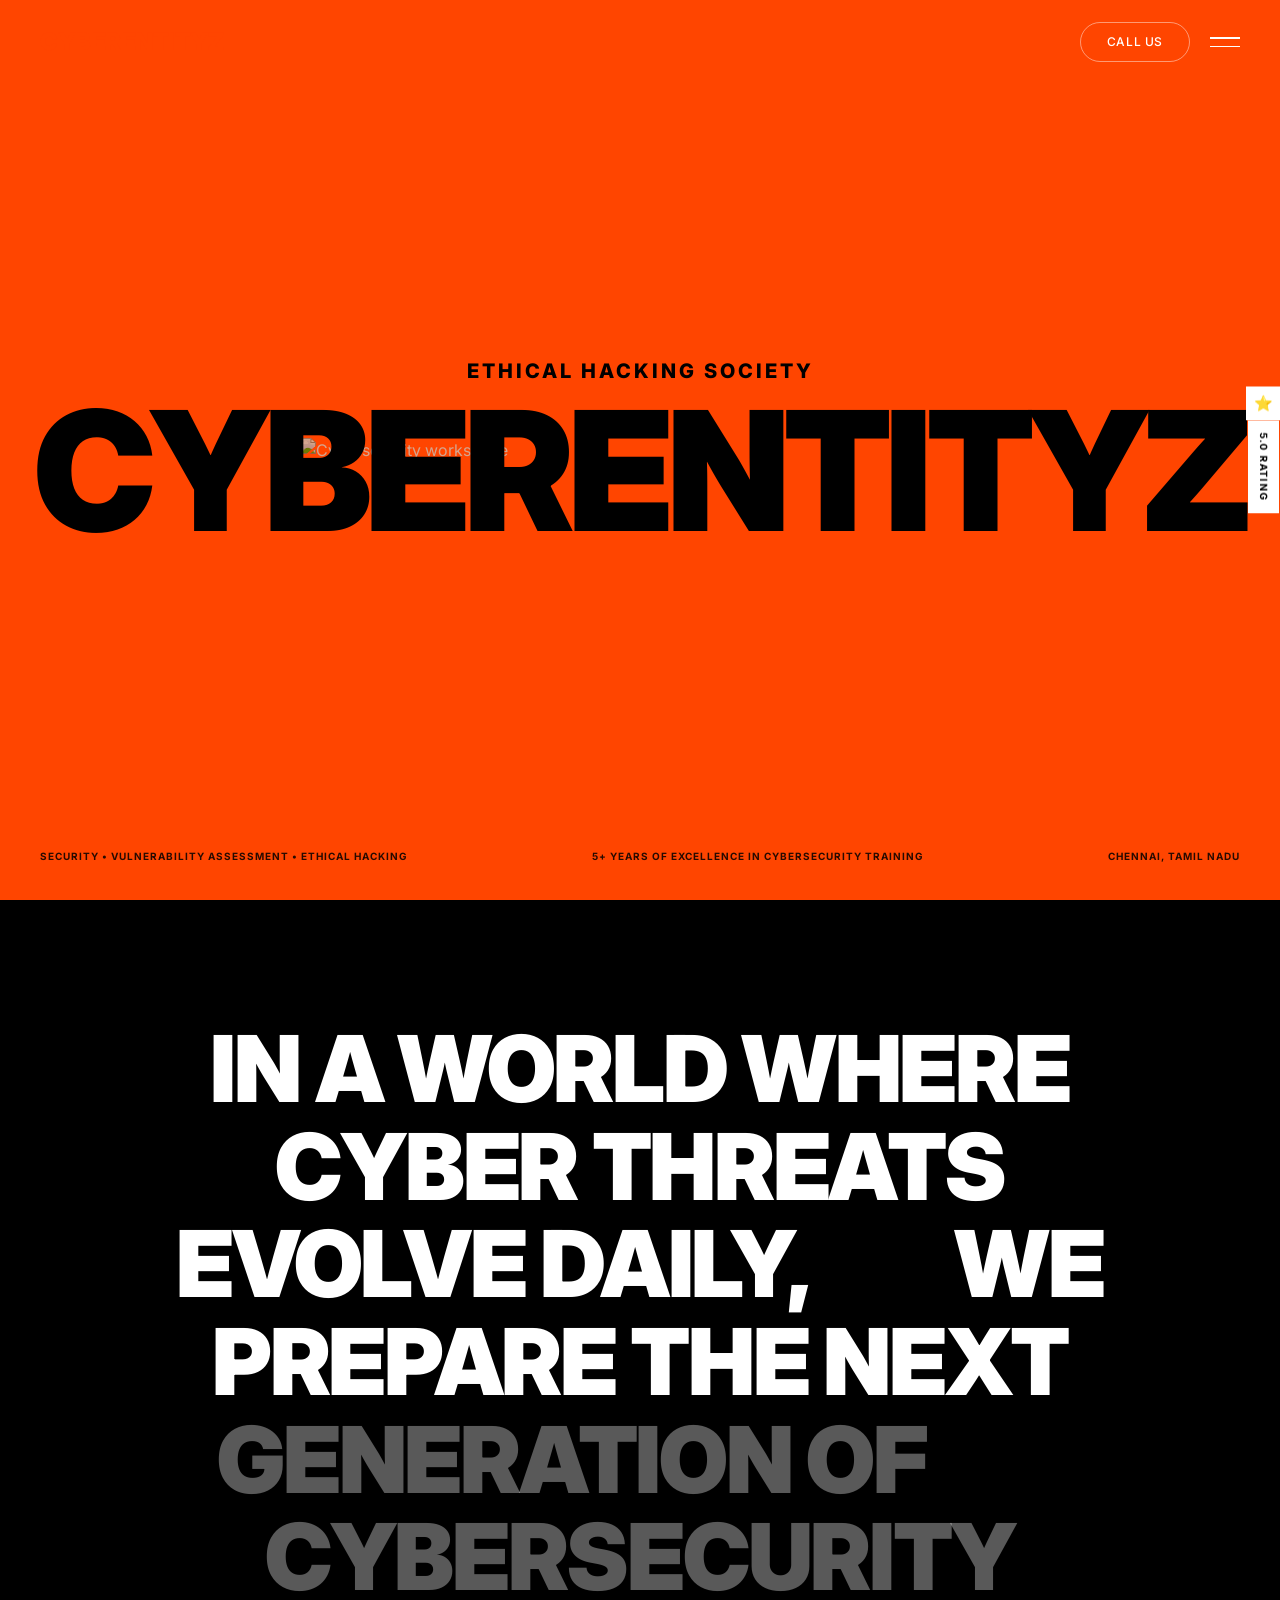
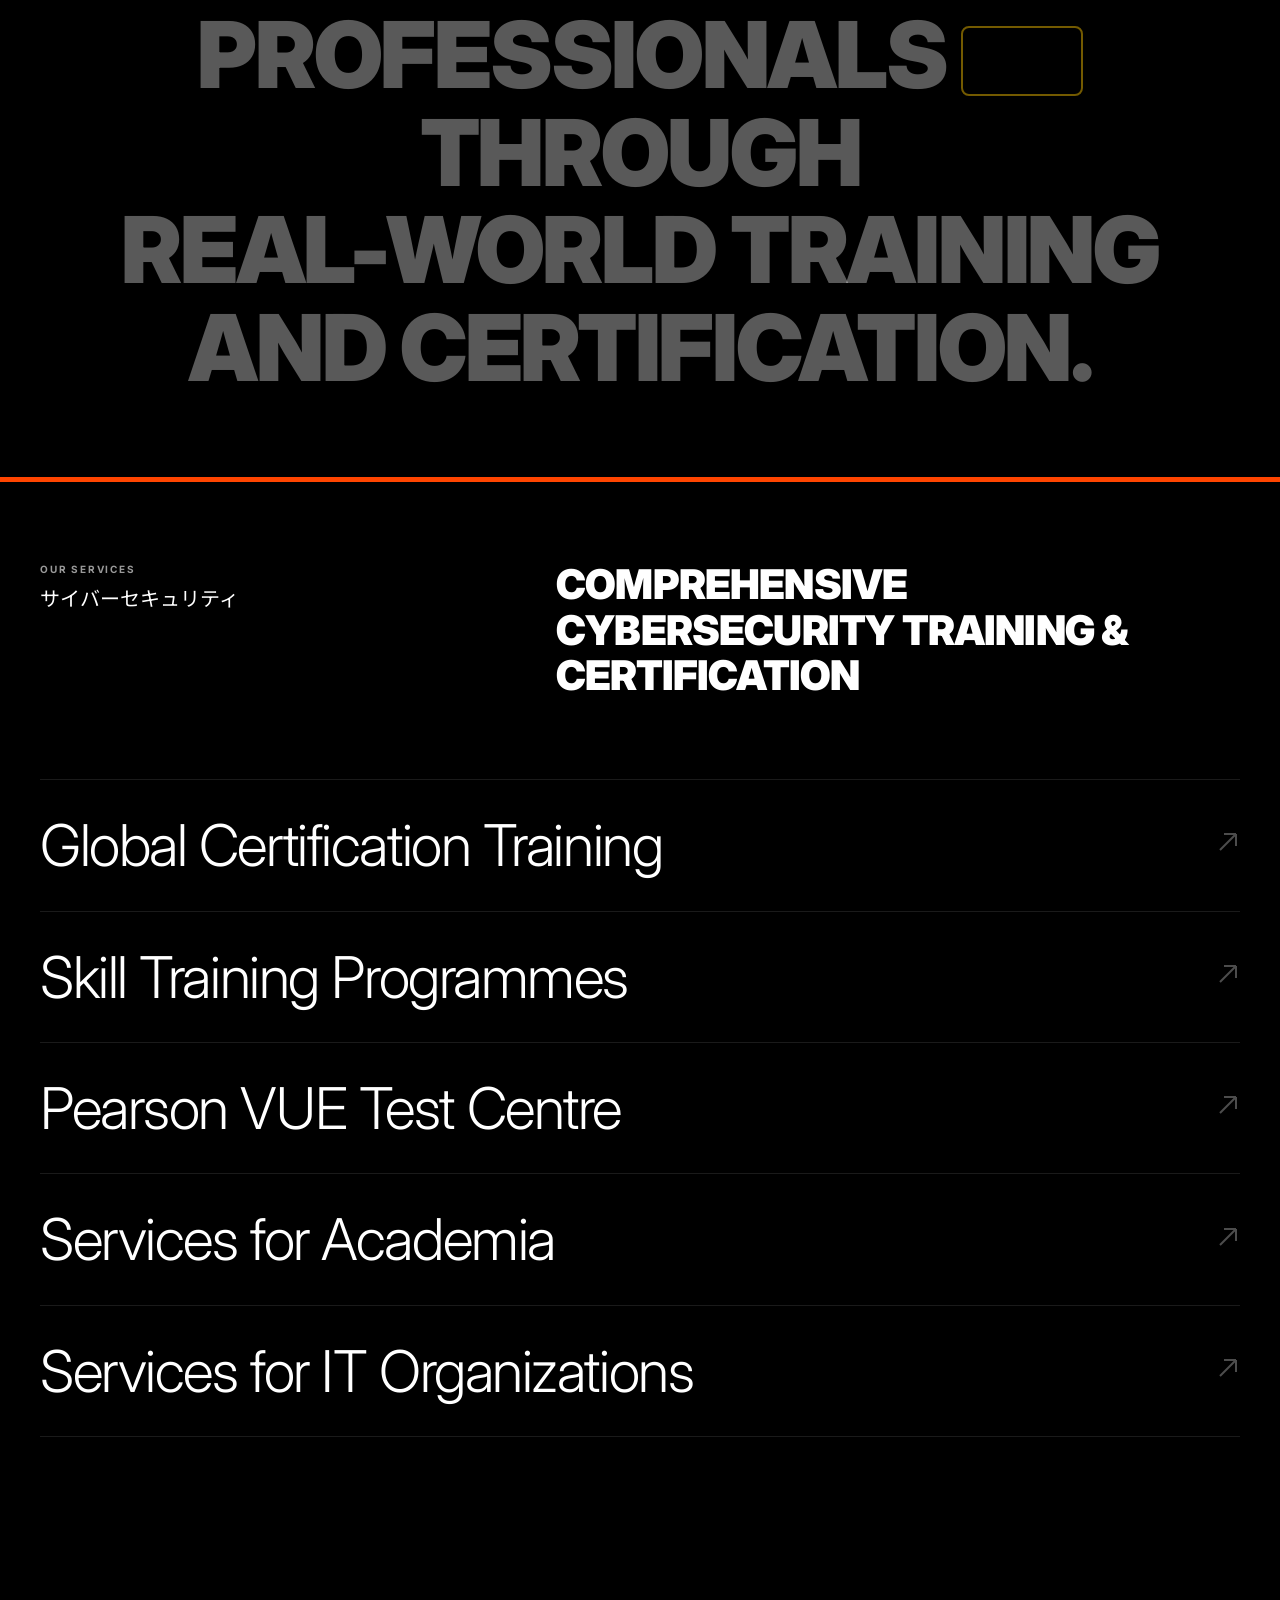
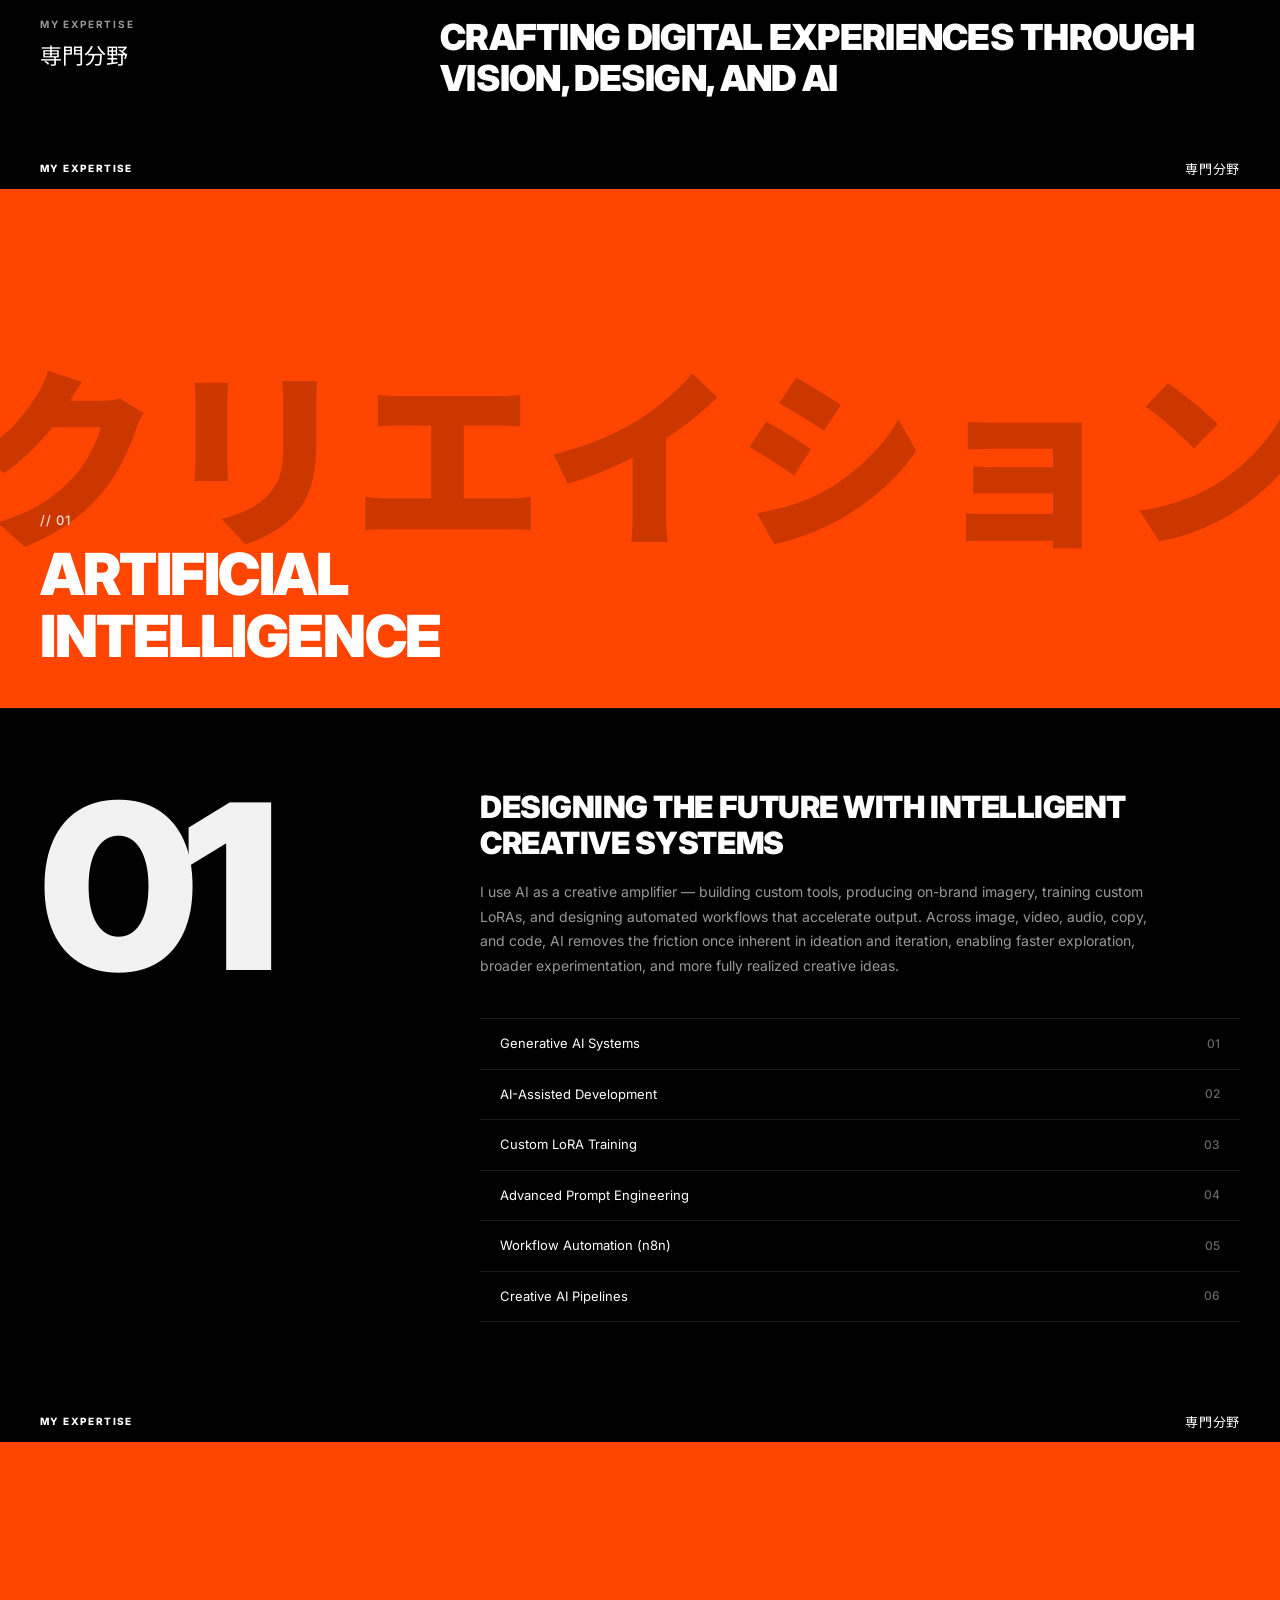
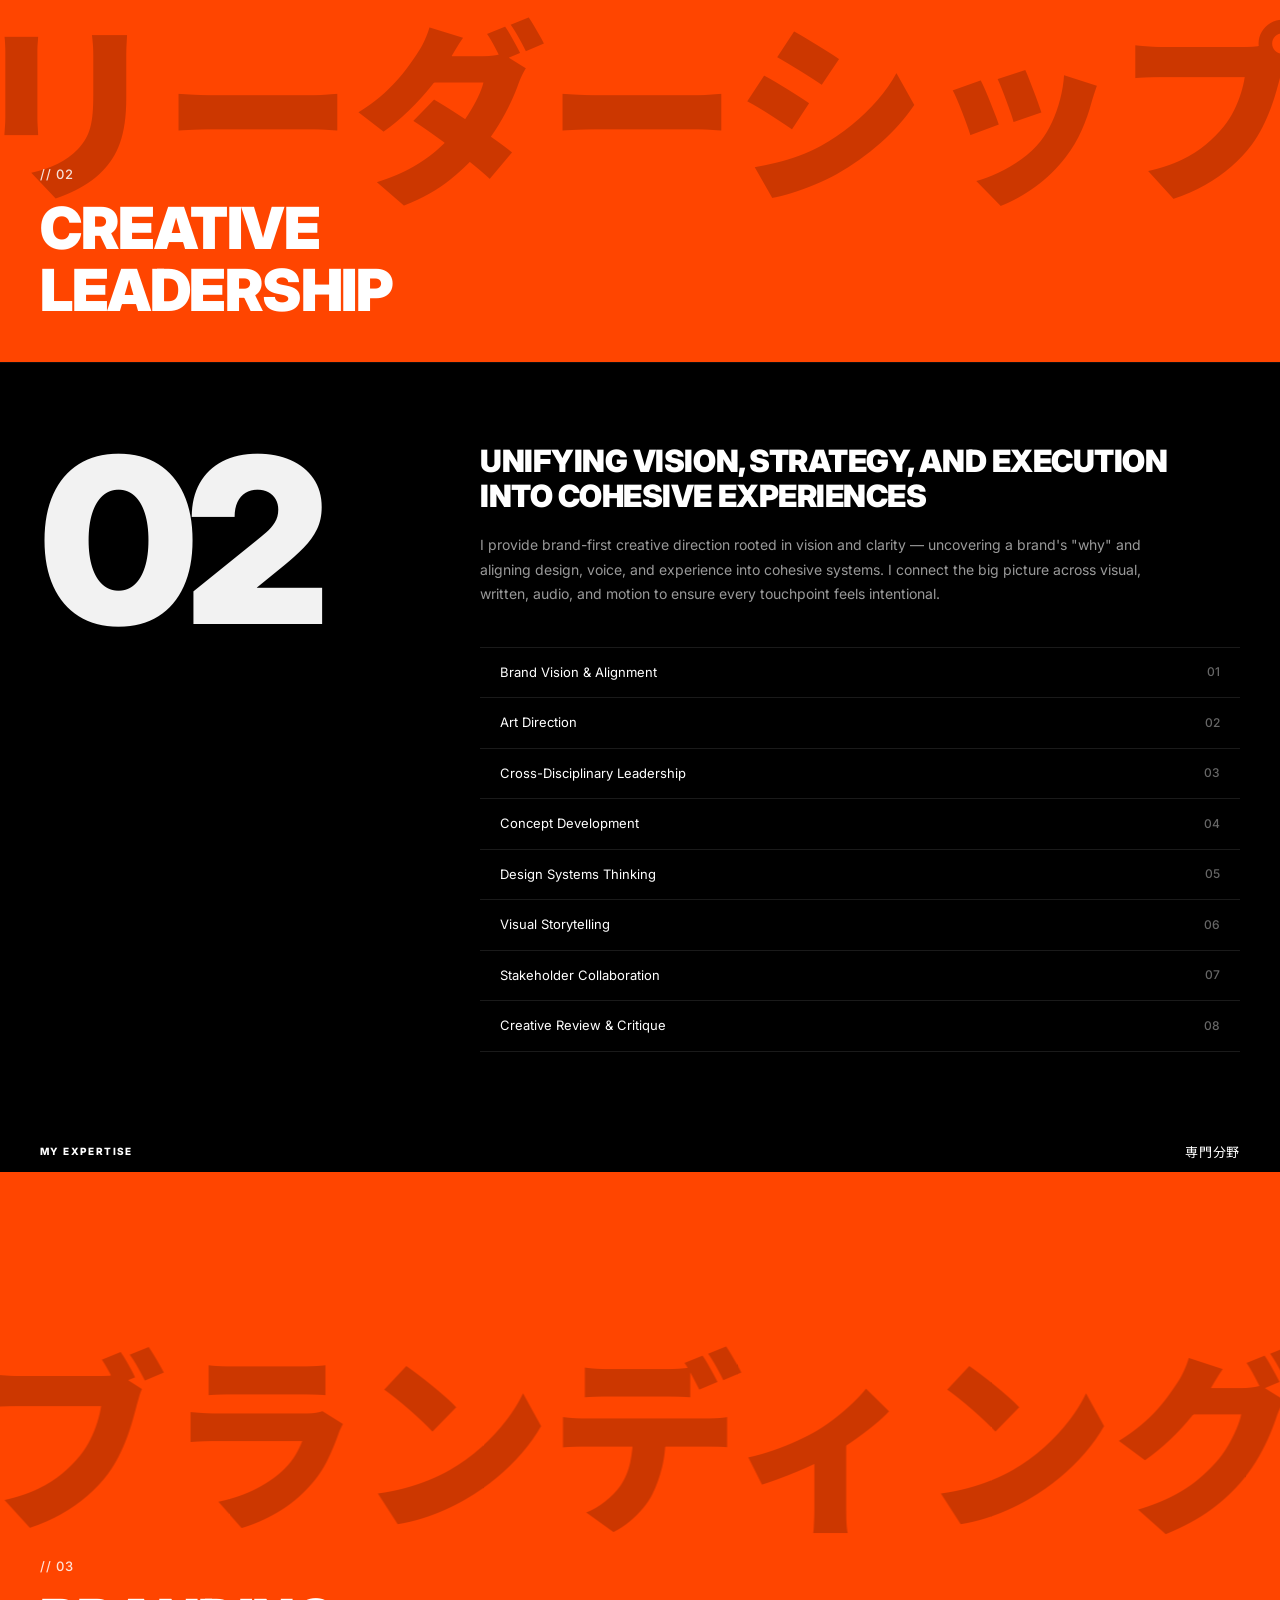
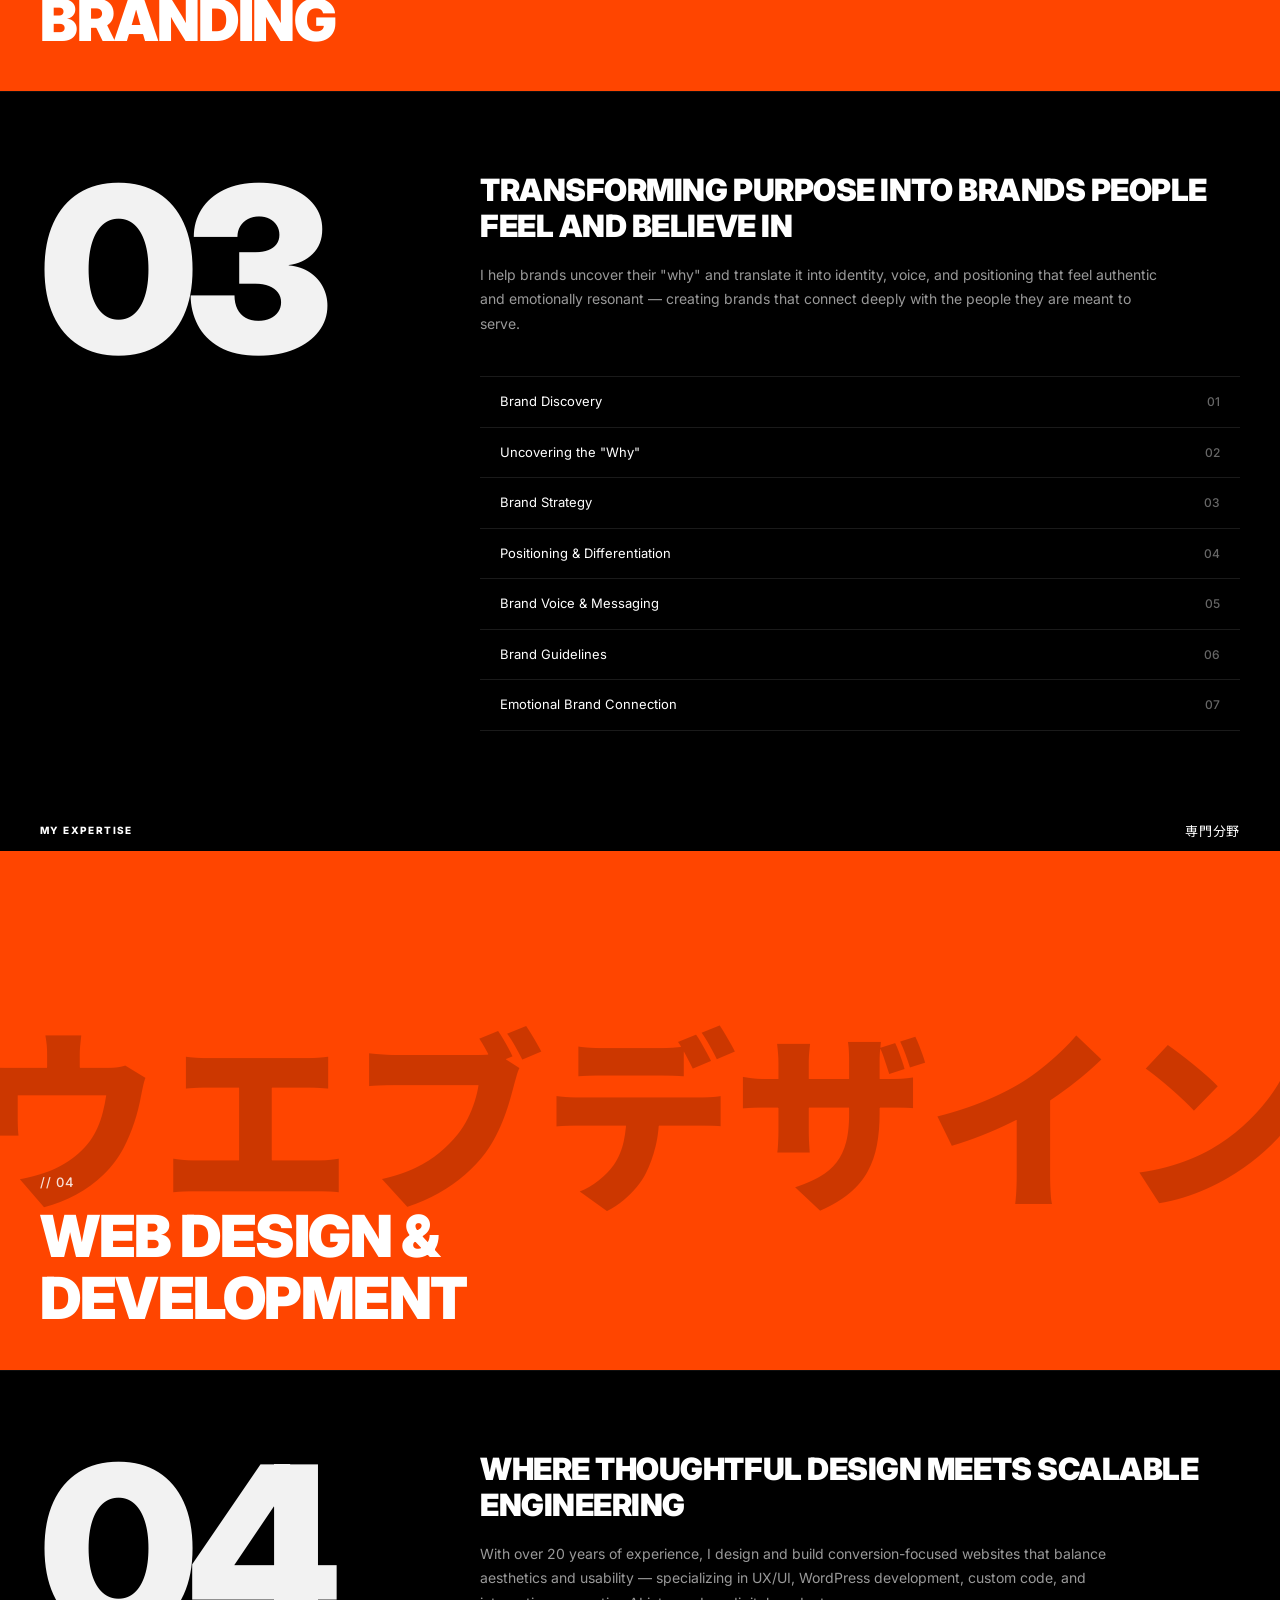
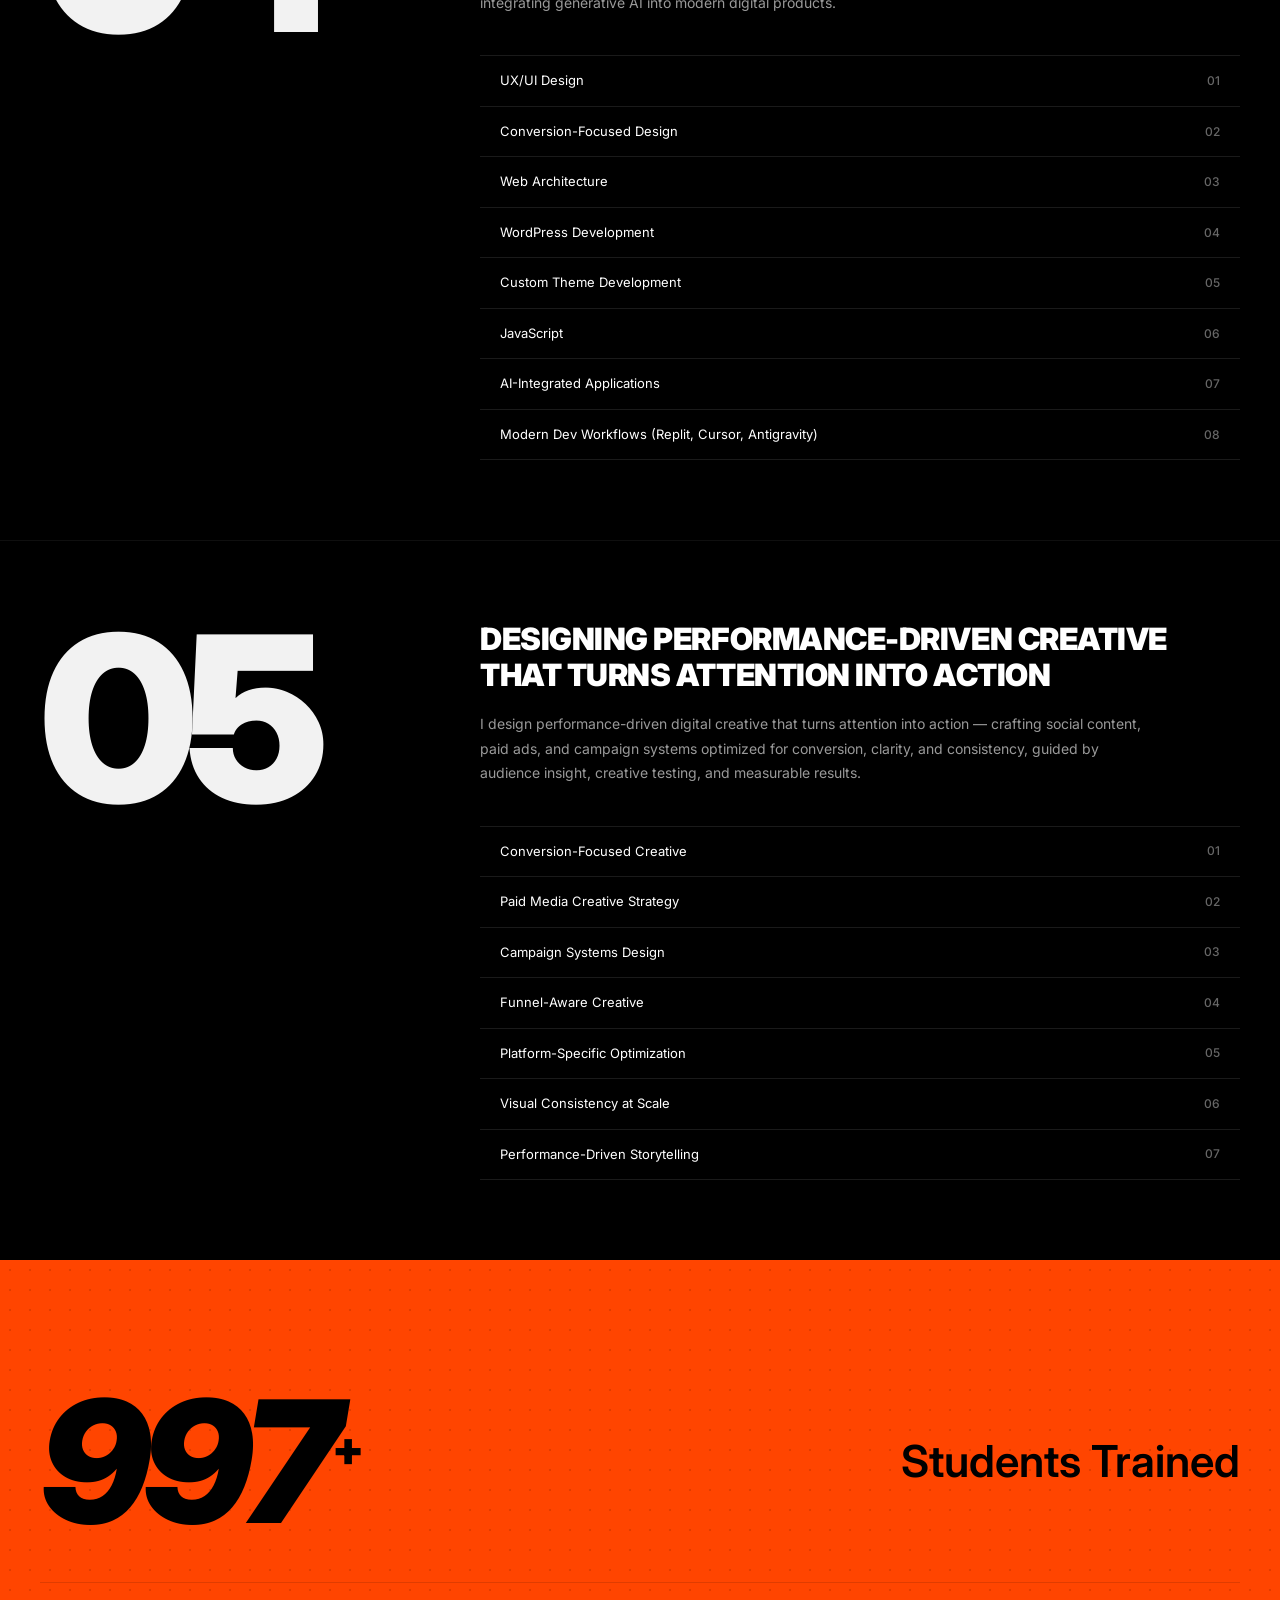
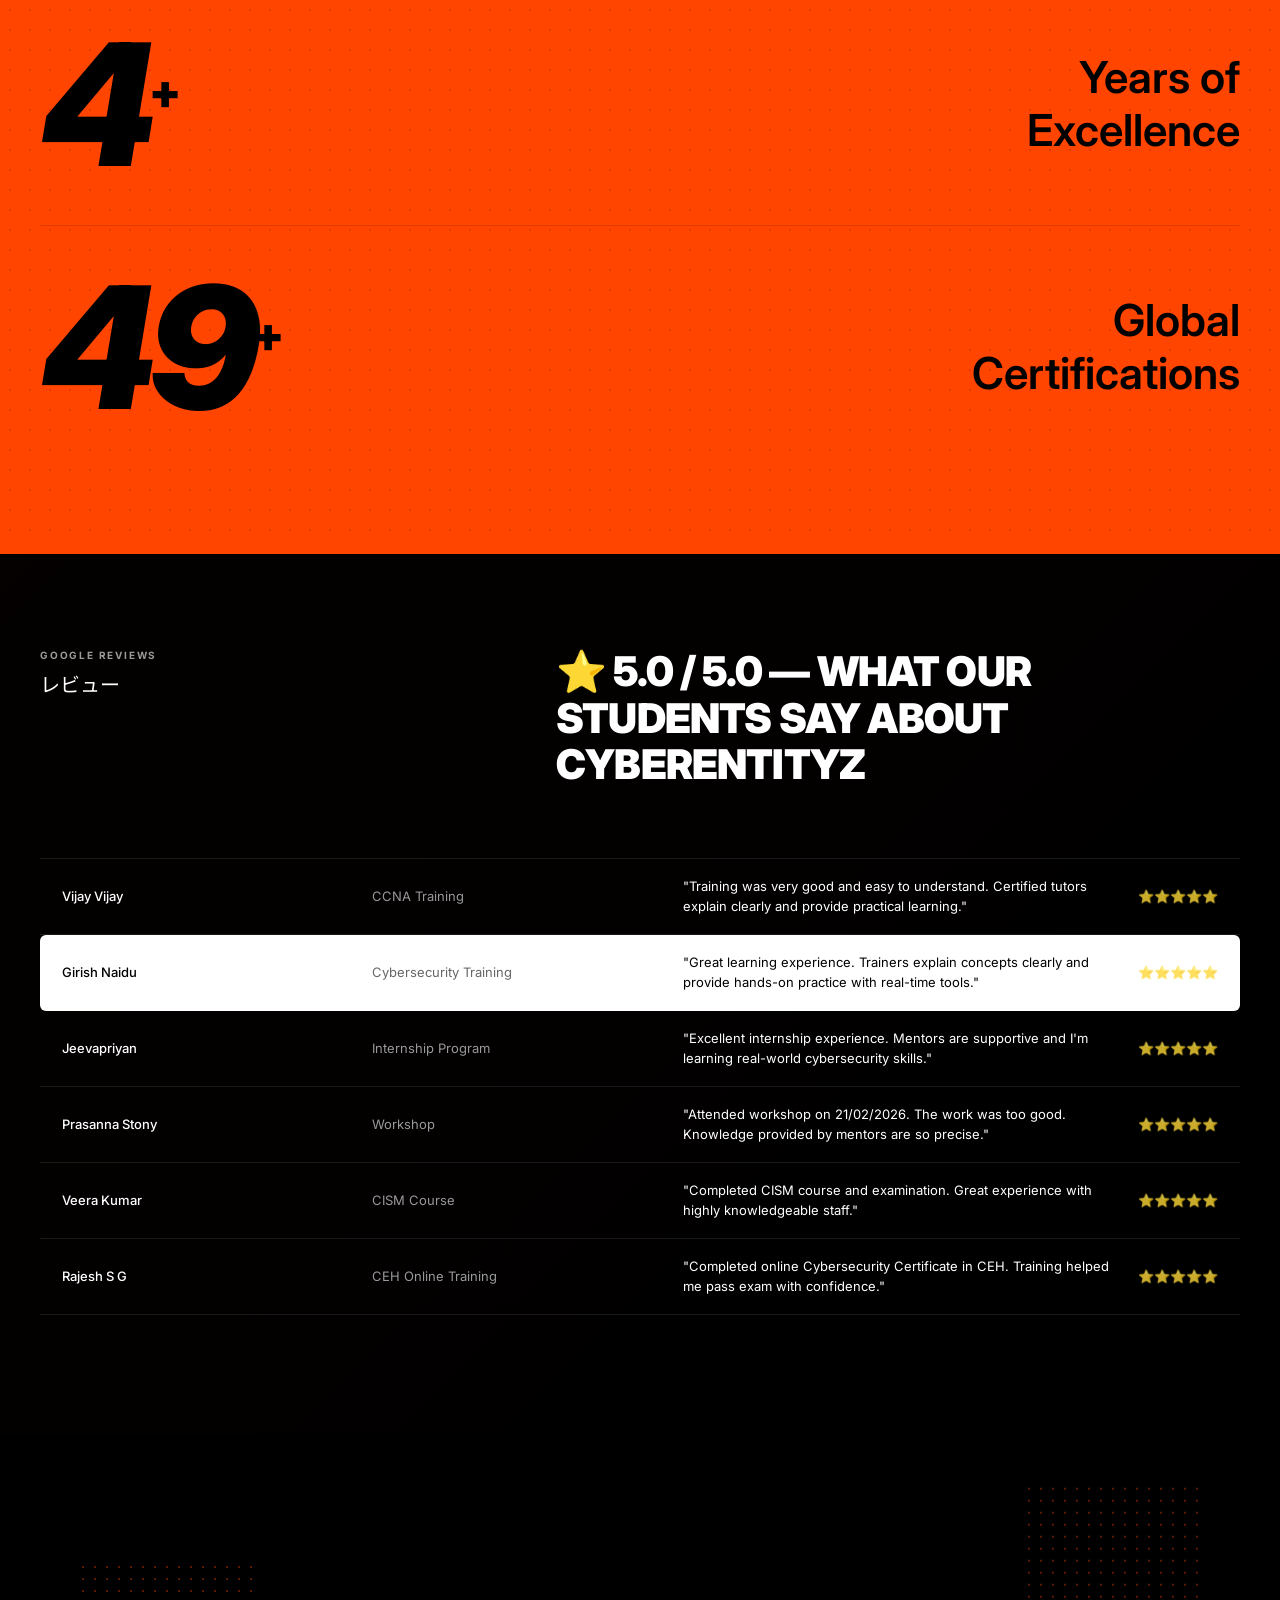
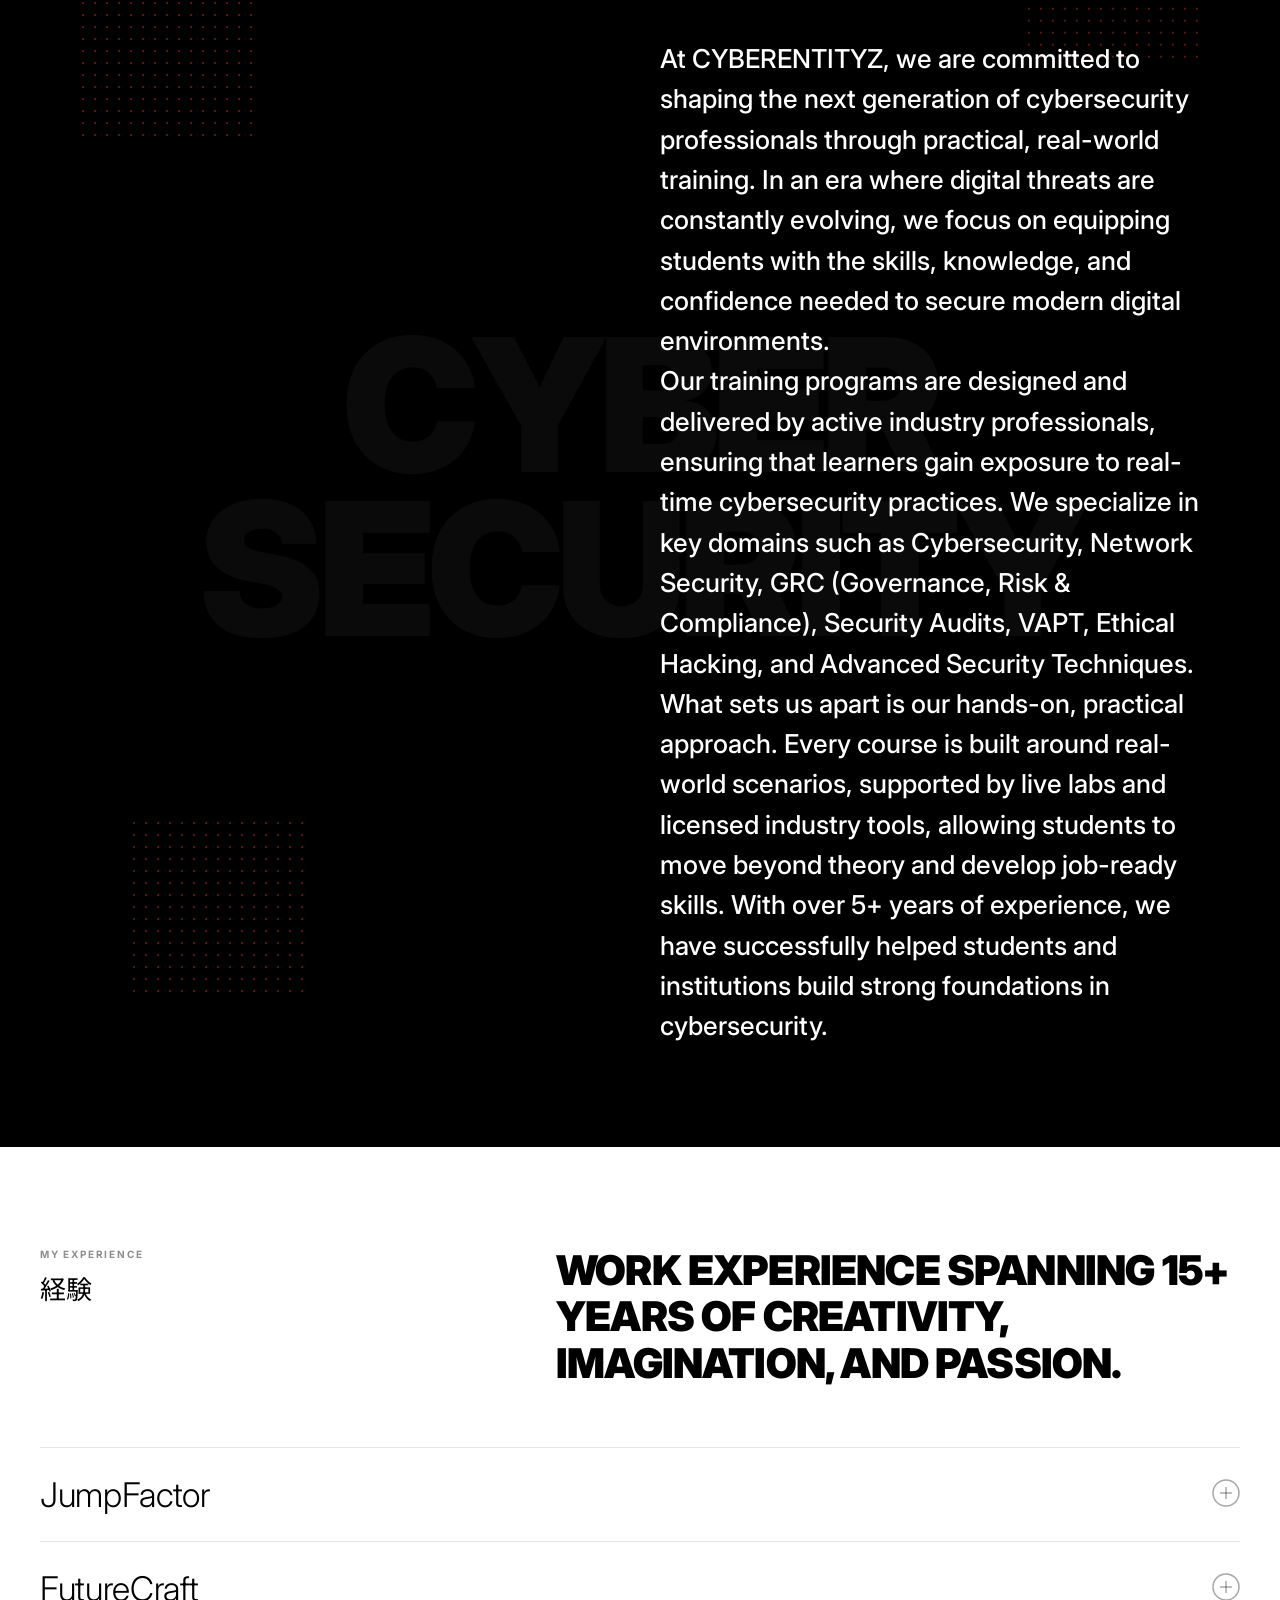
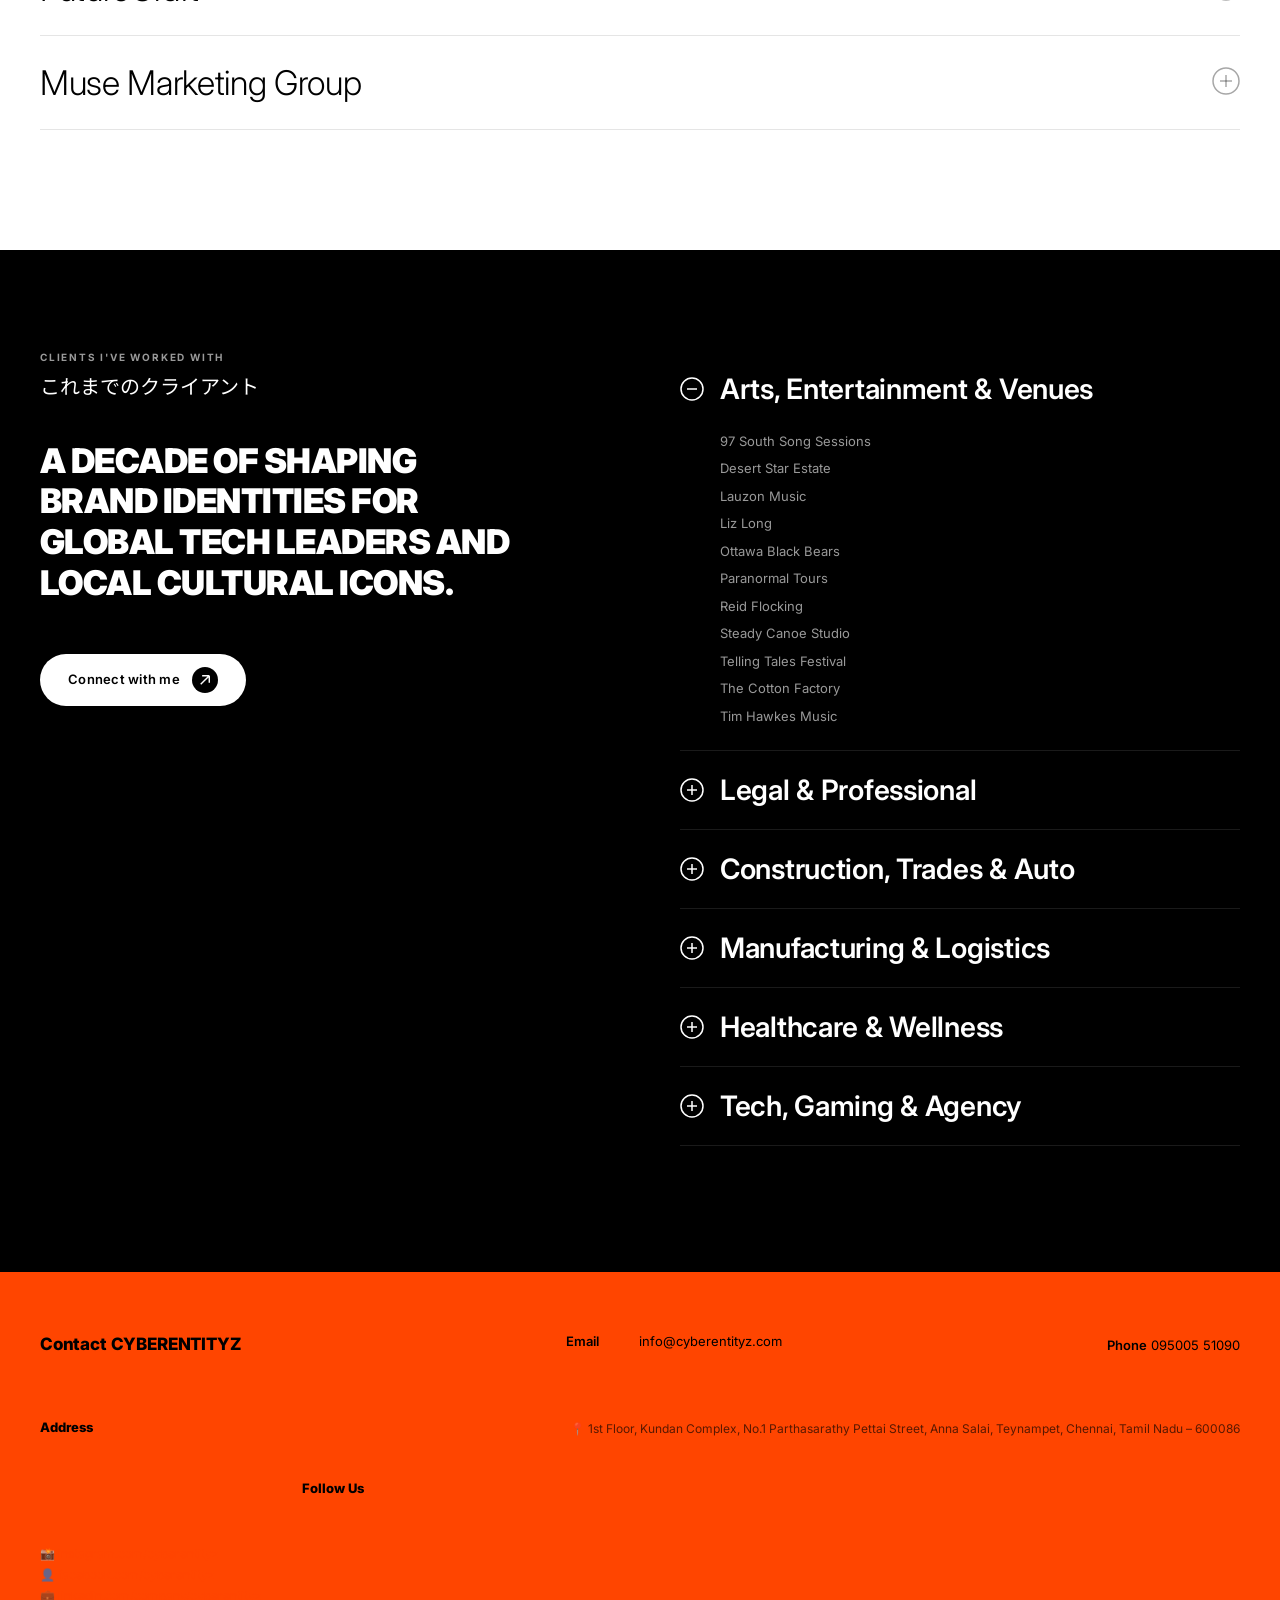
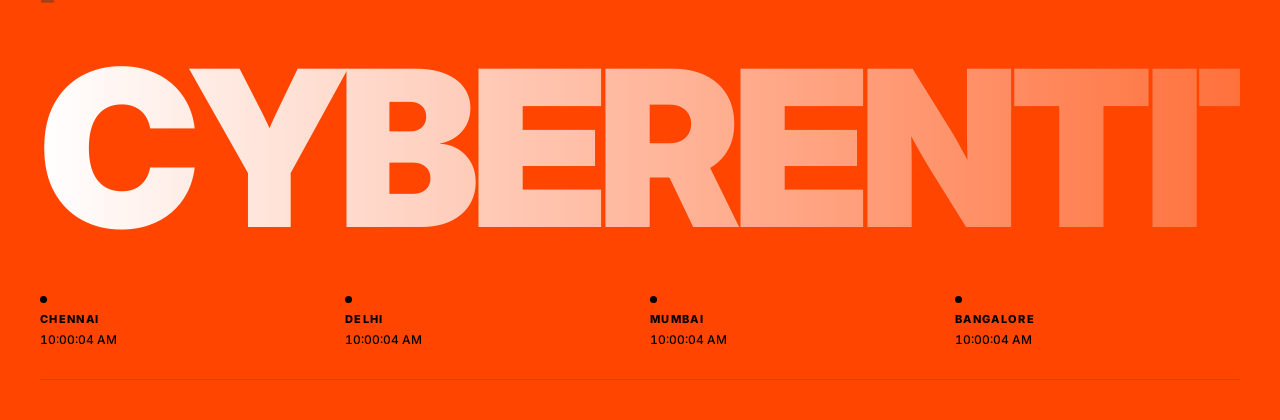
==== commit bf1d5eb1: "Transform portfolio into CYBERENTITYZ cybersecurity training website with new branding, content, and" ====
--- a/index.html
+++ b/index.html
@@ -3,8 +3,8 @@
 <head>
   <meta charset="UTF-8">
   <meta name="viewport" content="width=device-width, initial-scale=1.0">
-  <title>Brandin Hall — Creative Director</title>
-  <meta name="description" content="Brandin Hall is a Creative Director specializing in AI, Branding, and Web Design with 15+ years of experience.">
+  <title>CYBERENTITYZ — Ethical Hacking Society</title>
+  <meta name="description" content="CYBERENTITYZ is a leading cybersecurity training institute specializing in ethical hacking, penetration testing, and global certifications with 5+ years of excellence.">
   <link rel="preconnect" href="https://fonts.googleapis.com">
   <link rel="preconnect" href="https://fonts.gstatic.com" crossorigin>
   <link href="https://fonts.googleapis.com/css2?family=Inter:wght@300;400;500;600;700;800;900&family=Noto+Sans+JP:wght@400;700;900&display=swap" rel="stylesheet">
@@ -23,9 +23,7 @@
   <!-- Preloader -->
   <div class="preloader" id="preloader">
     <div class="preloader-text">
-      <span>B</span><span>R</span><span>A</span><span>N</span><span>D</span><span>I</span><span>N</span>
-      <span class="preloader-space"></span>
-      <span>H</span><span>A</span><span>L</span><span>L</span>
+      <span>C</span><span>Y</span><span>B</span><span>E</span><span>R</span><span>E</span><span>N</span><span>T</span><span>I</span><span>T</span><span>Y</span><span>Z</span>
     </div>
     <div class="preloader-bar">
       <div class="preloader-bar-fill"></div>
@@ -35,12 +33,10 @@
   <!-- Navigation -->
   <nav class="navbar" id="navbar">
     <a href="#intro-hero" class="nav-logo">
-      <svg width="40" height="40" viewBox="0 0 40 40" fill="none">
-        <path d="M10 10H30V14H14V18H26V22H14V26H30V30H10V10Z" fill="white"/>
-      </svg>
+      <div style="color: var(--red); font-weight: 900; font-size: 24px; letter-spacing: -0.5px;">CYBERENTITYZ</div>
     </a>
     <div class="nav-right">
-      <a href="#footer" class="nav-cta">Connect With Me</a>
+      <a href="tel:09500551090" class="nav-cta">Call Us</a>
       <button class="nav-menu-btn" id="menuBtn" aria-label="Toggle menu">
         <span></span>
         <span></span>
@@ -50,36 +46,36 @@
 
   <!-- Side Badge -->
   <div class="side-badge">
-    <div class="badge-w">w.</div>
-    <div class="badge-text">Honors</div>
+    <div class="badge-w">⭐</div>
+    <div class="badge-text">5.0 Rating</div>
   </div>
 
   <!-- Mobile Menu -->
   <div class="mobile-menu" id="mobileMenu">
     <div class="mobile-menu-content">
-      <a href="#featured-work">Work</a>
-      <a href="#expertise">Expertise</a>
+      <a href="#services">Services</a>
+      <a href="#certifications">Certifications</a>
       <a href="#about">About</a>
-      <a href="#experience">Experience</a>
-      <a href="#clients">Clients</a>
-      <a href="#awards">Awards</a>
-      <a href="#footer">Contact</a>
+      <a href="#testimonials">Reviews</a>
+      <a href="#contact">Contact</a>
+      <a href="tel:09500551090">Call Now</a>
+      <a href="https://cyberentityz.com">Visit Site</a>
     </div>
   </div>
 
   <!-- ==================== SECTION 1: INTRO HERO ==================== -->
   <section class="intro-hero" id="intro-hero">
     <div class="intro-hero-bg">
-      <img src="https://images.unsplash.com/photo-1620712943543-bcc4688e7485?w=1400&h=900&fit=crop" alt="AI Head" class="intro-hero-img">
+      <img src="https://images.unsplash.com/photo-1550751827-4bd374c3f58b?w=1800&h=1200&fit=crop" alt="Cybersecurity workspace" class="intro-hero-img">
     </div>
     <div class="intro-hero-content">
-      <span class="intro-hero-subtitle">CREATIVE DIRECTOR</span>
-      <h1 class="intro-hero-name">BRANDIN<br>HALL</h1>
+      <span class="intro-hero-subtitle">ETHICAL HACKING SOCIETY</span>
+      <h1 class="intro-hero-name">CYBERENTITYZ</h1>
     </div>
     <div class="intro-hero-bottom">
-      <span>BASED IN HAMILTON, ONTARIO</span>
-      <span>SPECIALIZING IN AI, BRANDING, & WEB DESIGN</span>
-      <span>15+ YEARS EXPERIENCE</span>
+      <span>SECURITY • VULNERABILITY ASSESSMENT • ETHICAL HACKING</span>
+      <span>5+ YEARS OF EXCELLENCE IN CYBERSECURITY TRAINING</span>
+      <span>CHENNAI, TAMIL NADU</span>
     </div>
   </section>
 
@@ -87,75 +83,68 @@
   <section class="hero" id="hero">
     <div class="hero-content">
       <h2 class="hero-title">
-        <span class="hero-line">IN A WORLD FILLED</span>
-        <span class="hero-line">WITH GENERIC AI</span>
-        <span class="hero-line">NOISE, <span class="hero-img-inline"><img src="https://images.unsplash.com/photo-1620712943543-bcc4688e7485?w=120&h=80&fit=crop" alt="AI"></span> I HELP</span>
-        <span class="hero-line">BRANDS UNCOVER</span>
-        <span class="hero-line hero-line-gray">THEIR WHY <span class="hero-img-inline"><img src="https://images.unsplash.com/photo-1551434678-e076c223a692?w=120&h=80&fit=crop" alt="Work"></span> AND</span>
-        <span class="hero-line hero-line-gray">SCALE IT WITH</span>
-        <span class="hero-line hero-line-gray">CREATIVITY <span class="hero-img-inline hero-img-color"><img src="https://images.unsplash.com/photo-1513364776144-60967b0f800f?w=120&h=80&fit=crop" alt="Creative"></span> AND</span>
-        <span class="hero-line hero-line-gray">TECHNOLOGY DRIVEN</span>
-        <span class="hero-line hero-line-gray">BY STRATEGY.</span>
+        <span class="hero-line">IN A WORLD WHERE</span>
+        <span class="hero-line">CYBER THREATS</span>
+        <span class="hero-line">EVOLVE DAILY, <span class="hero-img-inline"><img src="https://images.unsplash.com/photo-1563206767-5b18f218e8de?w=120&h=80&fit=crop" alt="Security"></span> WE</span>
+        <span class="hero-line">PREPARE THE NEXT</span>
+        <span class="hero-line hero-line-gray">GENERATION OF <span class="hero-img-inline"><img src="https://images.unsplash.com/photo-1504639725590-34d0984388bd?w=120&h=80&fit=crop" alt="Professionals"></span></span>
+        <span class="hero-line hero-line-gray">CYBERSECURITY</span>
+        <span class="hero-line hero-line-gray">PROFESSIONALS <span class="hero-img-inline hero-img-color"><img src="https://images.unsplash.com/photo-1516321318423-f06f85e504b3?w=120&h=80&fit=crop" alt="Training"></span> THROUGH</span>
+        <span class="hero-line hero-line-gray">REAL-WORLD TRAINING</span>
+        <span class="hero-line hero-line-gray">AND CERTIFICATION.</span>
       </h2>
     </div>
   </section>
 
   <!-- ==================== SECTION 3: FEATURED WORK ==================== -->
-  <section class="featured-work" id="featured-work">
+  <section class="featured-work" id="services">
     <div class="featured-work-top-bar"></div>
     <div class="featured-work-container">
       <div class="featured-work-header">
         <div class="featured-work-left">
-          <div class="section-label">FEATURED WORK</div>
-          <div class="section-label-jp">代表作</div>
+          <div class="section-label">OUR SERVICES</div>
+          <div class="section-label-jp">サイバーセキュリティ</div>
         </div>
         <div class="featured-work-right">
-          <h2 class="featured-work-heading">SELECTED WORK SHAPING BRANDS, PRODUCTS, AND EXPERIENCES</h2>
+          <h2 class="featured-work-heading">COMPREHENSIVE CYBERSECURITY TRAINING & CERTIFICATION</h2>
         </div>
       </div>
       <div class="featured-work-list">
-        <a href="work/armada.html" class="work-item" data-img="https://images.unsplash.com/photo-1586717791821-3f44a563fa4c?w=400&h=300&fit=crop">
-          <span class="work-item-name">Armada</span>
+        <div class="work-item">
+          <span class="work-item-name">Global Certification Training</span>
           <span class="work-item-arrow">
             <svg width="24" height="24" viewBox="0 0 24 24" fill="none"><path d="M4 20L20 4M20 4H8M20 4V16" stroke="currentColor" stroke-width="2"/></svg>
           </span>
-          <div class="work-item-preview"><img src="https://images.unsplash.com/photo-1586717791821-3f44a563fa4c?w=400&h=300&fit=crop" alt="Armada"></div>
-        </a>
-        <a href="work/wild-flower.html" class="work-item" data-img="https://images.unsplash.com/photo-1529626455594-4ff0802cfb7e?w=400&h=300&fit=crop">
-          <span class="work-item-name">Wild Flower</span>
+          <div class="work-item-preview"><img src="https://images.unsplash.com/photo-1516321318423-f06f85e504b3?w=400&h=300&fit=crop" alt="Certification Training"></div>
+        </div>
+        <div class="work-item">
+          <span class="work-item-name">Skill Training Programmes</span>
           <span class="work-item-arrow">
             <svg width="24" height="24" viewBox="0 0 24 24" fill="none"><path d="M4 20L20 4M20 4H8M20 4V16" stroke="currentColor" stroke-width="2"/></svg>
           </span>
-          <div class="work-item-preview"><img src="https://images.unsplash.com/photo-1529626455594-4ff0802cfb7e?w=400&h=300&fit=crop" alt="Wild Flower"></div>
-        </a>
-        <a href="work/zenith-vr.html" class="work-item" data-img="https://images.unsplash.com/photo-1622979135225-d2ba269cf1ac?w=400&h=300&fit=crop">
-          <span class="work-item-name">Zenith VR</span>
+          <div class="work-item-preview"><img src="https://images.unsplash.com/photo-1504639725590-34d0984388bd?w=400&h=300&fit=crop" alt="Skills Training"></div>
+        </div>
+        <div class="work-item">
+          <span class="work-item-name">Pearson VUE Test Centre</span>
           <span class="work-item-arrow">
             <svg width="24" height="24" viewBox="0 0 24 24" fill="none"><path d="M4 20L20 4M20 4H8M20 4V16" stroke="currentColor" stroke-width="2"/></svg>
           </span>
-          <div class="work-item-preview"><img src="https://images.unsplash.com/photo-1622979135225-d2ba269cf1ac?w=400&h=300&fit=crop" alt="Zenith VR"></div>
-        </a>
-        <a href="work/mayfield.html" class="work-item" data-img="https://images.unsplash.com/photo-1497366216548-37526070297c?w=400&h=300&fit=crop">
-          <span class="work-item-name">Mayfield</span>
+          <div class="work-item-preview"><img src="https://images.unsplash.com/photo-1454165804606-c3d57bc86b40?w=400&h=300&fit=crop" alt="Test Centre"></div>
+        </div>
+        <div class="work-item">
+          <span class="work-item-name">Services for Academia</span>
           <span class="work-item-arrow">
             <svg width="24" height="24" viewBox="0 0 24 24" fill="none"><path d="M4 20L20 4M20 4H8M20 4V16" stroke="currentColor" stroke-width="2"/></svg>
           </span>
-          <div class="work-item-preview"><img src="https://images.unsplash.com/photo-1497366216548-37526070297c?w=400&h=300&fit=crop" alt="Mayfield"></div>
-        </a>
-        <a href="work/eden-exotics.html" class="work-item" data-img="https://images.unsplash.com/photo-1506905925346-21bda4d32df4?w=400&h=300&fit=crop">
-          <span class="work-item-name">Eden Exotics</span>
+          <div class="work-item-preview"><img src="https://images.unsplash.com/photo-1523240795612-9a054b0db644?w=400&h=300&fit=crop" alt="Academia Services"></div>
+        </div>
+        <div class="work-item">
+          <span class="work-item-name">Services for IT Organizations</span>
           <span class="work-item-arrow">
             <svg width="24" height="24" viewBox="0 0 24 24" fill="none"><path d="M4 20L20 4M20 4H8M20 4V16" stroke="currentColor" stroke-width="2"/></svg>
           </span>
-          <div class="work-item-preview"><img src="https://images.unsplash.com/photo-1506905925346-21bda4d32df4?w=400&h=300&fit=crop" alt="Eden Exotics"></div>
-        </a>
-        <a href="work/oso.html" class="work-item" data-img="https://images.unsplash.com/photo-1552374196-1ab2a1c593e8?w=400&h=300&fit=crop">
-          <span class="work-item-name">OSO</span>
-          <span class="work-item-arrow">
-            <svg width="24" height="24" viewBox="0 0 24 24" fill="none"><path d="M4 20L20 4M20 4H8M20 4V16" stroke="currentColor" stroke-width="2"/></svg>
-          </span>
-          <div class="work-item-preview"><img src="https://images.unsplash.com/photo-1552374196-1ab2a1c593e8?w=400&h=300&fit=crop" alt="OSO"></div>
-        </a>
+          <div class="work-item-preview"><img src="https://images.unsplash.com/photo-1486406146926-c627a92ad1ab?w=400&h=300&fit=crop" alt="IT Organizations"></div>
+        </div>
       </div>
     </div>
   </section>
@@ -335,52 +324,70 @@
     <div class="stats-dot-pattern"></div>
     <div class="stats-container">
       <div class="stat-row">
-        <div class="stat-number" data-target="85">0<sup>+</sup></div>
-        <div class="stat-label">Brands Directed</div>
+        <div class="stat-number" data-target="1000">0<sup>+</sup></div>
+        <div class="stat-label">Students Trained</div>
       </div>
       <div class="stat-divider"></div>
       <div class="stat-row">
-        <div class="stat-number" data-target="18">0<sup>+</sup></div>
-        <div class="stat-label">Different Sectors<br>Served.</div>
+        <div class="stat-number" data-target="5">0<sup>+</sup></div>
+        <div class="stat-label">Years of<br>Excellence</div>
       </div>
       <div class="stat-divider"></div>
       <div class="stat-row">
-        <div class="stat-number" data-target="500">0<sup>+</sup></div>
-        <div class="stat-label">Creative<br>Deployments</div>
-      </div>
-    </div>
-  </section>
-
-  <!-- ==================== SECTION 6: AWARDS ==================== -->
-  <section class="awards" id="awards">
+        <div class="stat-number" data-target="50">0<sup>+</sup></div>
+        <div class="stat-label">Global<br>Certifications</div>
+      </div>
+    </div>
+  </section>
+
+  <!-- ==================== SECTION 6: GOOGLE REVIEWS ==================== -->
+  <section class="awards" id="testimonials">
     <div class="awards-container">
       <div class="awards-header">
         <div class="awards-left">
-          <div class="section-label">AWARDS & RECOGNITION</div>
-          <div class="section-label-jp">受賞・表彰</div>
+          <div class="section-label">GOOGLE REVIEWS</div>
+          <div class="section-label-jp">レビュー</div>
         </div>
         <div class="awards-right">
-          <h2 class="awards-heading">CREATIVE LEADERSHIP THAT DIRECTLY DROVE AGENCY-WIDE RECOGNITION AND GROWTH</h2>
+          <h2 class="awards-heading">⭐ 5.0 / 5.0 — WHAT OUR STUDENTS SAY ABOUT CYBERENTITYZ</h2>
         </div>
       </div>
       <div class="awards-table">
         <div class="awards-row">
-          <div class="award-company">Muse Marketing Group</div>
-          <div class="award-org">Clutch</div>
-          <div class="award-title">Top Marketing Agency in Canada</div>
-          <div class="award-year">2020</div>
+          <div class="award-company">Vijay Vijay</div>
+          <div class="award-org">CCNA Training</div>
+          <div class="award-title">"Training was very good and easy to understand. Certified tutors explain clearly and provide practical learning."</div>
+          <div class="award-year">⭐⭐⭐⭐⭐</div>
         </div>
         <div class="awards-row highlight">
-          <div class="award-company">Muse Marketing Group</div>
-          <div class="award-org">Hamilton Spectator</div>
-          <div class="award-title">Best Local Advertising Agency (Platinum)</div>
-          <div class="award-year">2015–2016</div>
+          <div class="award-company">Girish Naidu</div>
+          <div class="award-org">Cybersecurity Training</div>
+          <div class="award-title">"Great learning experience. Trainers explain concepts clearly and provide hands-on practice with real-time tools."</div>
+          <div class="award-year">⭐⭐⭐⭐⭐</div>
         </div>
         <div class="awards-row">
-          <div class="award-company">Muse Marketing Group</div>
-          <div class="award-org">Hamilton Spectator</div>
-          <div class="award-title">Best Video Services (Platinum)</div>
-          <div class="award-year">2016</div>
+          <div class="award-company">Jeevapriyan</div>
+          <div class="award-org">Internship Program</div>
+          <div class="award-title">"Excellent internship experience. Mentors are supportive and I'm learning real-world cybersecurity skills."</div>
+          <div class="award-year">⭐⭐⭐⭐⭐</div>
+        </div>
+        <div class="awards-row">
+          <div class="award-company">Prasanna Stony</div>
+          <div class="award-org">Workshop</div>
+          <div class="award-title">"Attended workshop on 21/02/2026. The work was too good. Knowledge provided by mentors are so precise."</div>
+          <div class="award-year">⭐⭐⭐⭐⭐</div>
+        </div>
+        <div class="awards-row">
+          <div class="award-company">Veera Kumar</div>
+          <div class="award-org">CISM Course</div>
+          <div class="award-title">"Completed CISM course and examination. Great experience with highly knowledgeable staff."</div>
+          <div class="award-year">⭐⭐⭐⭐⭐</div>
+        </div>
+        <div class="awards-row">
+          <div class="award-company">Rajesh S G</div>
+          <div class="award-org">CEH Online Training</div>
+          <div class="award-title">"Completed online Cybersecurity Certificate in CEH. Training helped me pass exam with confidence."</div>
+          <div class="award-year">⭐⭐⭐⭐⭐</div>
         </div>
       </div>
     </div>
@@ -389,17 +396,19 @@
   <!-- ==================== SECTION 7: ABOUT ==================== -->
   <section class="about" id="about">
     <div class="about-bg-text">
-      <span>CREATIVE</span>
-      <span>DIRECTOR</span>
+      <span>CYBER</span>
+      <span>SECURITY</span>
     </div>
     <div class="about-dot-pattern about-dot-tl"></div>
     <div class="about-dot-pattern about-dot-tr"></div>
     <div class="about-dot-pattern about-dot-bl"></div>
     <div class="about-portrait">
-      <img src="https://images.unsplash.com/photo-1507003211169-0a1dd7228f2d?w=600&h=800&fit=crop&crop=face" alt="Brandin Hall Portrait">
+      <img src="https://images.unsplash.com/photo-1550751827-4bd374c3f58b?w=600&h=800&fit=crop" alt="CYBERENTITYZ Training">
     </div>
     <div class="about-bio">
-      <p>Since the moment I could hold a pencil, I've been obsessed with creating. Drawing anime for hours, making music with my best friend, then that life-changing day in 8th grade when my computer class introduced me to GeoCities. From that second on, I was hooked — building fan sites for Dragon Ball Z and The Legend of Zelda, obsessively tweaking layouts, collecting info, and trying to out-design every other kid's site.</p>
+      <p>At CYBERENTITYZ, we are committed to shaping the next generation of cybersecurity professionals through practical, real-world training. In an era where digital threats are constantly evolving, we focus on equipping students with the skills, knowledge, and confidence needed to secure modern digital environments.</p>
+      <p>Our training programs are designed and delivered by active industry professionals, ensuring that learners gain exposure to real-time cybersecurity practices. We specialize in key domains such as Cybersecurity, Network Security, GRC (Governance, Risk & Compliance), Security Audits, VAPT, Ethical Hacking, and Advanced Security Techniques.</p>
+      <p>What sets us apart is our hands-on, practical approach. Every course is built around real-world scenarios, supported by live labs and licensed industry tools, allowing students to move beyond theory and develop job-ready skills. With over 5+ years of experience, we have successfully helped students and institutions build strong foundations in cybersecurity.</p>
     </div>
   </section>
 
@@ -661,45 +670,56 @@
   </section>
 
   <!-- ==================== SECTION 10: FOOTER ==================== -->
-  <footer class="footer" id="footer">
+  <footer class="footer" id="contact">
     <div class="footer-top-bar"></div>
     <div class="footer-container">
       <div class="footer-contact">
         <div class="footer-inquiries">
-          <h3>New Business Inquiries</h3>
+          <h3>Contact CYBERENTITYZ</h3>
         </div>
         <div class="footer-email">
           <span class="footer-email-label">Email</span>
-          <a href="mailto:brandinwhall@gmail.com" class="footer-email-address">brandinwhall (a) gmail.com</a>
+          <a href="mailto:info@cyberentityz.com" class="footer-email-address">info@cyberentityz.com</a>
+        </div>
+        <div class="footer-phone">
+          <span class="footer-email-label">Phone</span>
+          <a href="tel:09500551090" class="footer-email-address">095005 51090</a>
         </div>
       </div>
       <div class="footer-about">
-        <div class="footer-about-label">About</div>
-        <p class="footer-about-text">Brandin Hall is a brand designer helping ambitious companies uncover the truth of who they are and turn it into powerful brands. Through strategy, identity, and intelligent systems, he creates work that reveals meaning, shapes perception, and helps exceptional businesses stand apart in an increasingly automated world.</p>
+        <div class="footer-about-label">Address</div>
+        <p class="footer-about-text">📍 1st Floor, Kundan Complex, No.1 Parthasarathy Pettai Street, Anna Salai, Teynampet, Chennai, Tamil Nadu – 600086</p>
+        <br>
+        <div class="footer-about-label">Follow Us</div>
+        <p class="footer-about-text">
+          📸 <a href="https://instagram.com/cyberentityz" style="color: var(--red);">instagram.com/cyberentityz</a><br>
+          👤 <a href="https://facebook.com/cyberentityz" style="color: var(--red);">facebook.com/cyberentityz</a><br>
+          💼 <a href="https://linkedin.com/company/cyberentityz" style="color: var(--red);">linkedin.com/company/cyberentityz</a>
+        </p>
       </div>
       <div class="footer-big-name">
-        <span>BRANDIN</span>
+        <span>CYBERENTITYZ</span>
       </div>
       <div class="footer-clocks">
         <div class="clock-item">
           <span class="clock-dot"></span>
-          <span class="clock-city">TORONTO</span>
-          <span class="clock-time" data-tz="America/Toronto"></span>
+          <span class="clock-city">CHENNAI</span>
+          <span class="clock-time" data-tz="Asia/Kolkata"></span>
         </div>
         <div class="clock-item">
           <span class="clock-dot"></span>
-          <span class="clock-city">TOKYO</span>
-          <span class="clock-time" data-tz="Asia/Tokyo"></span>
+          <span class="clock-city">DELHI</span>
+          <span class="clock-time" data-tz="Asia/Kolkata"></span>
         </div>
         <div class="clock-item">
           <span class="clock-dot"></span>
-          <span class="clock-city">LONDON</span>
-          <span class="clock-time" data-tz="Europe/London"></span>
+          <span class="clock-city">MUMBAI</span>
+          <span class="clock-time" data-tz="Asia/Kolkata"></span>
         </div>
         <div class="clock-item">
           <span class="clock-dot"></span>
-          <span class="clock-city">PARIS</span>
-          <span class="clock-time" data-tz="Europe/Paris"></span>
+          <span class="clock-city">BANGALORE</span>
+          <span class="clock-time" data-tz="Asia/Kolkata"></span>
         </div>
       </div>
       <div class="footer-bottom-line"></div>
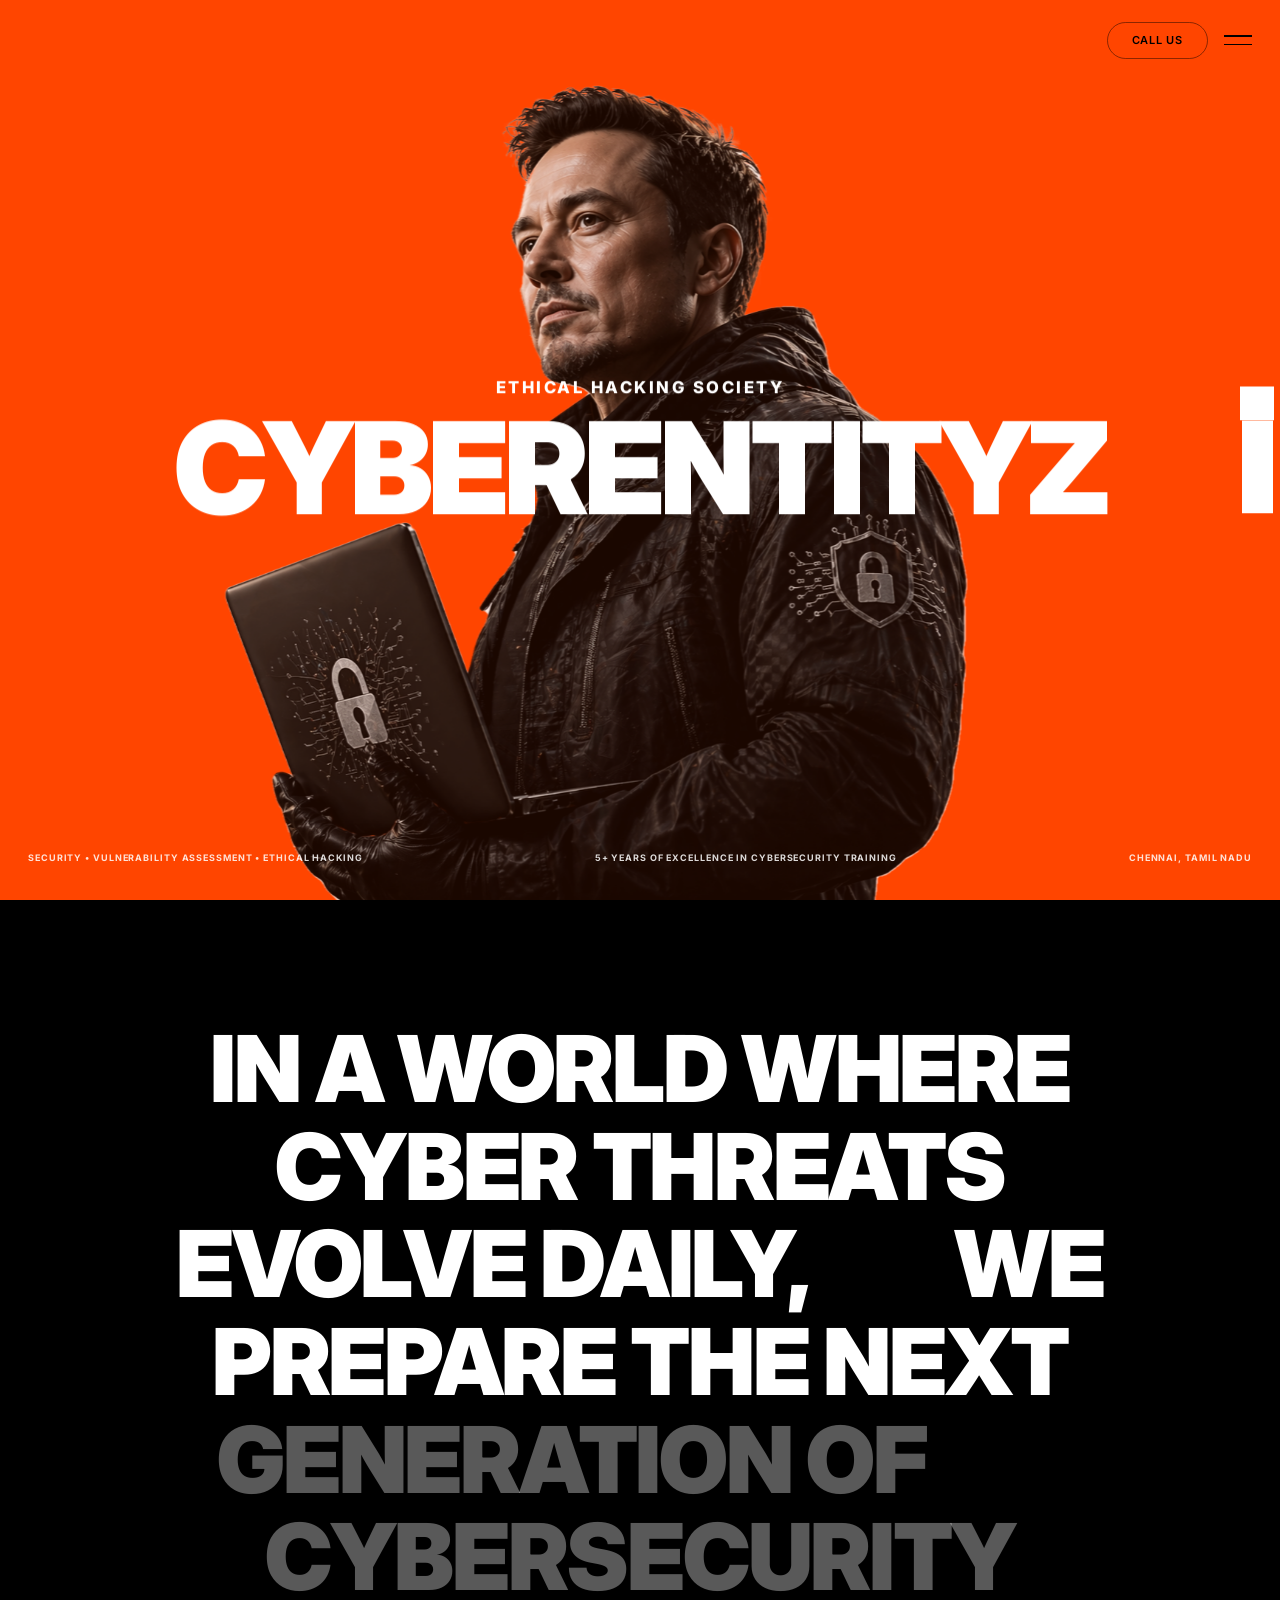
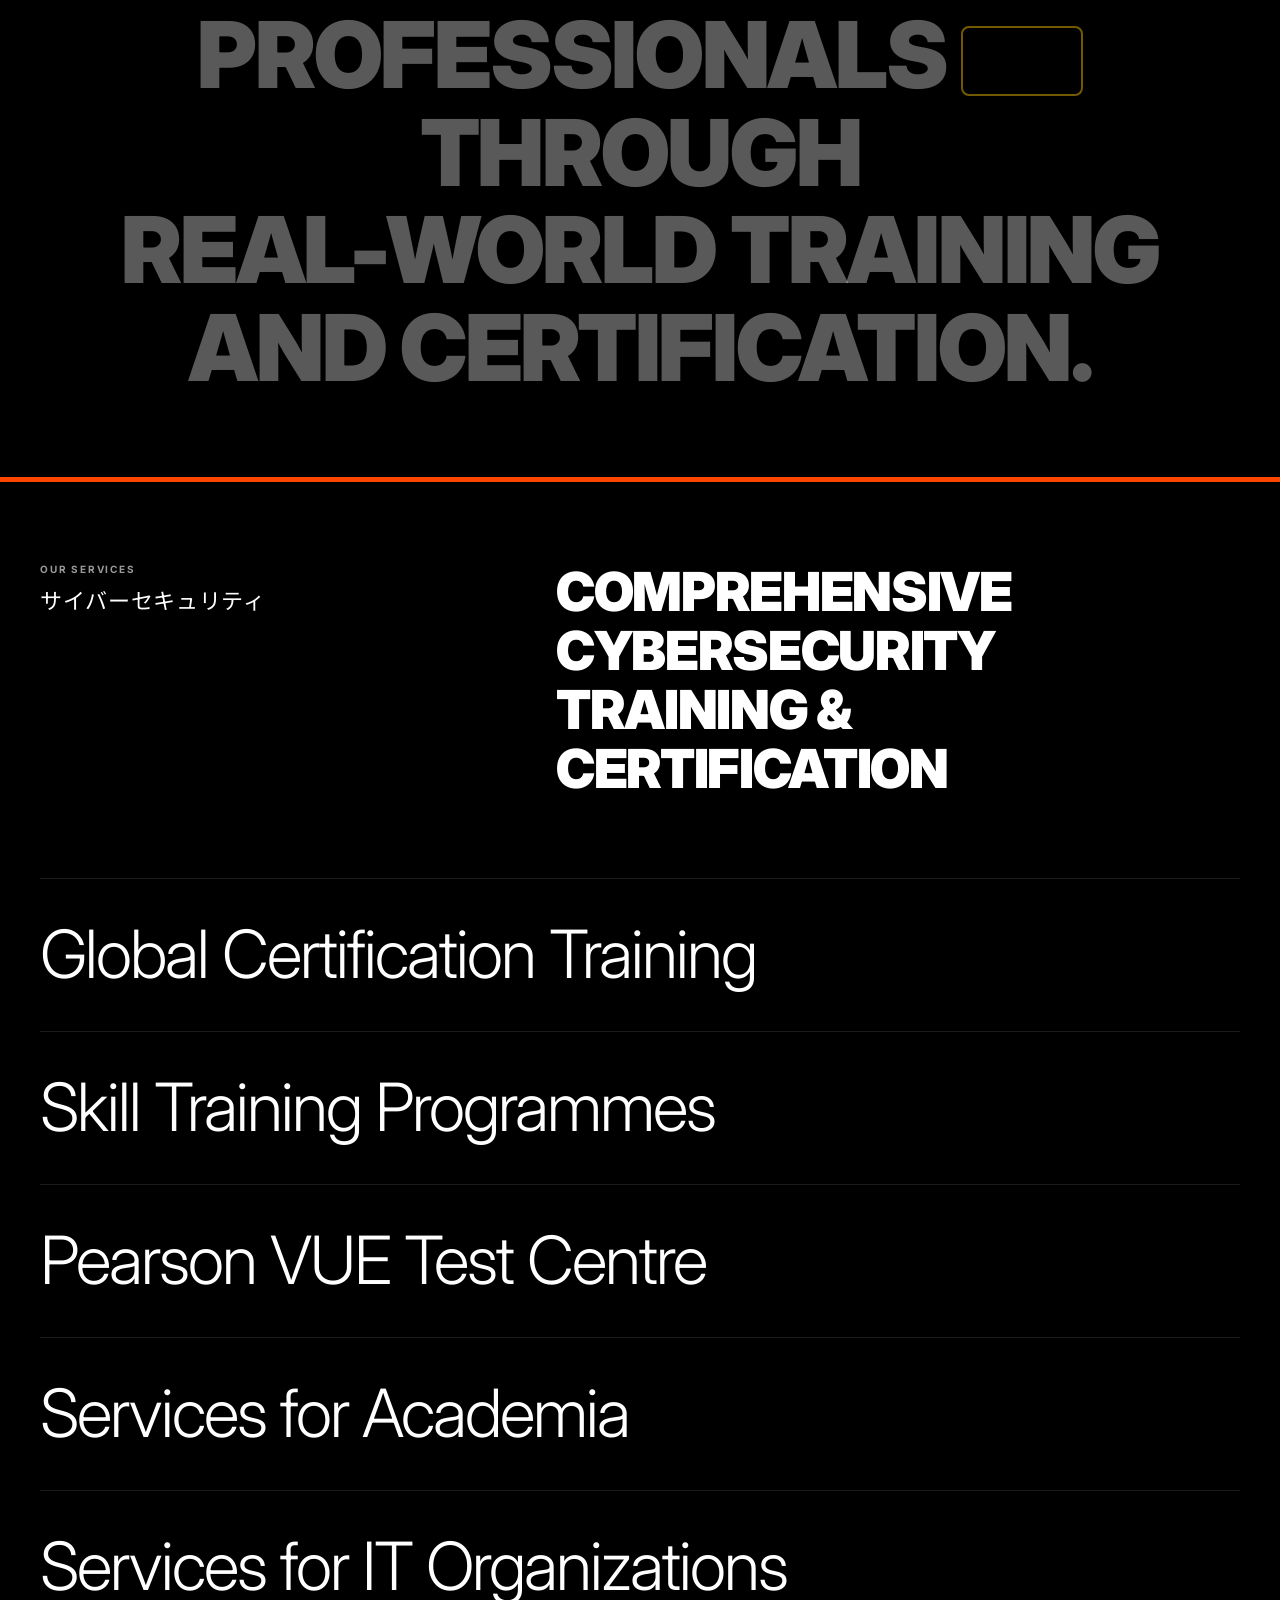
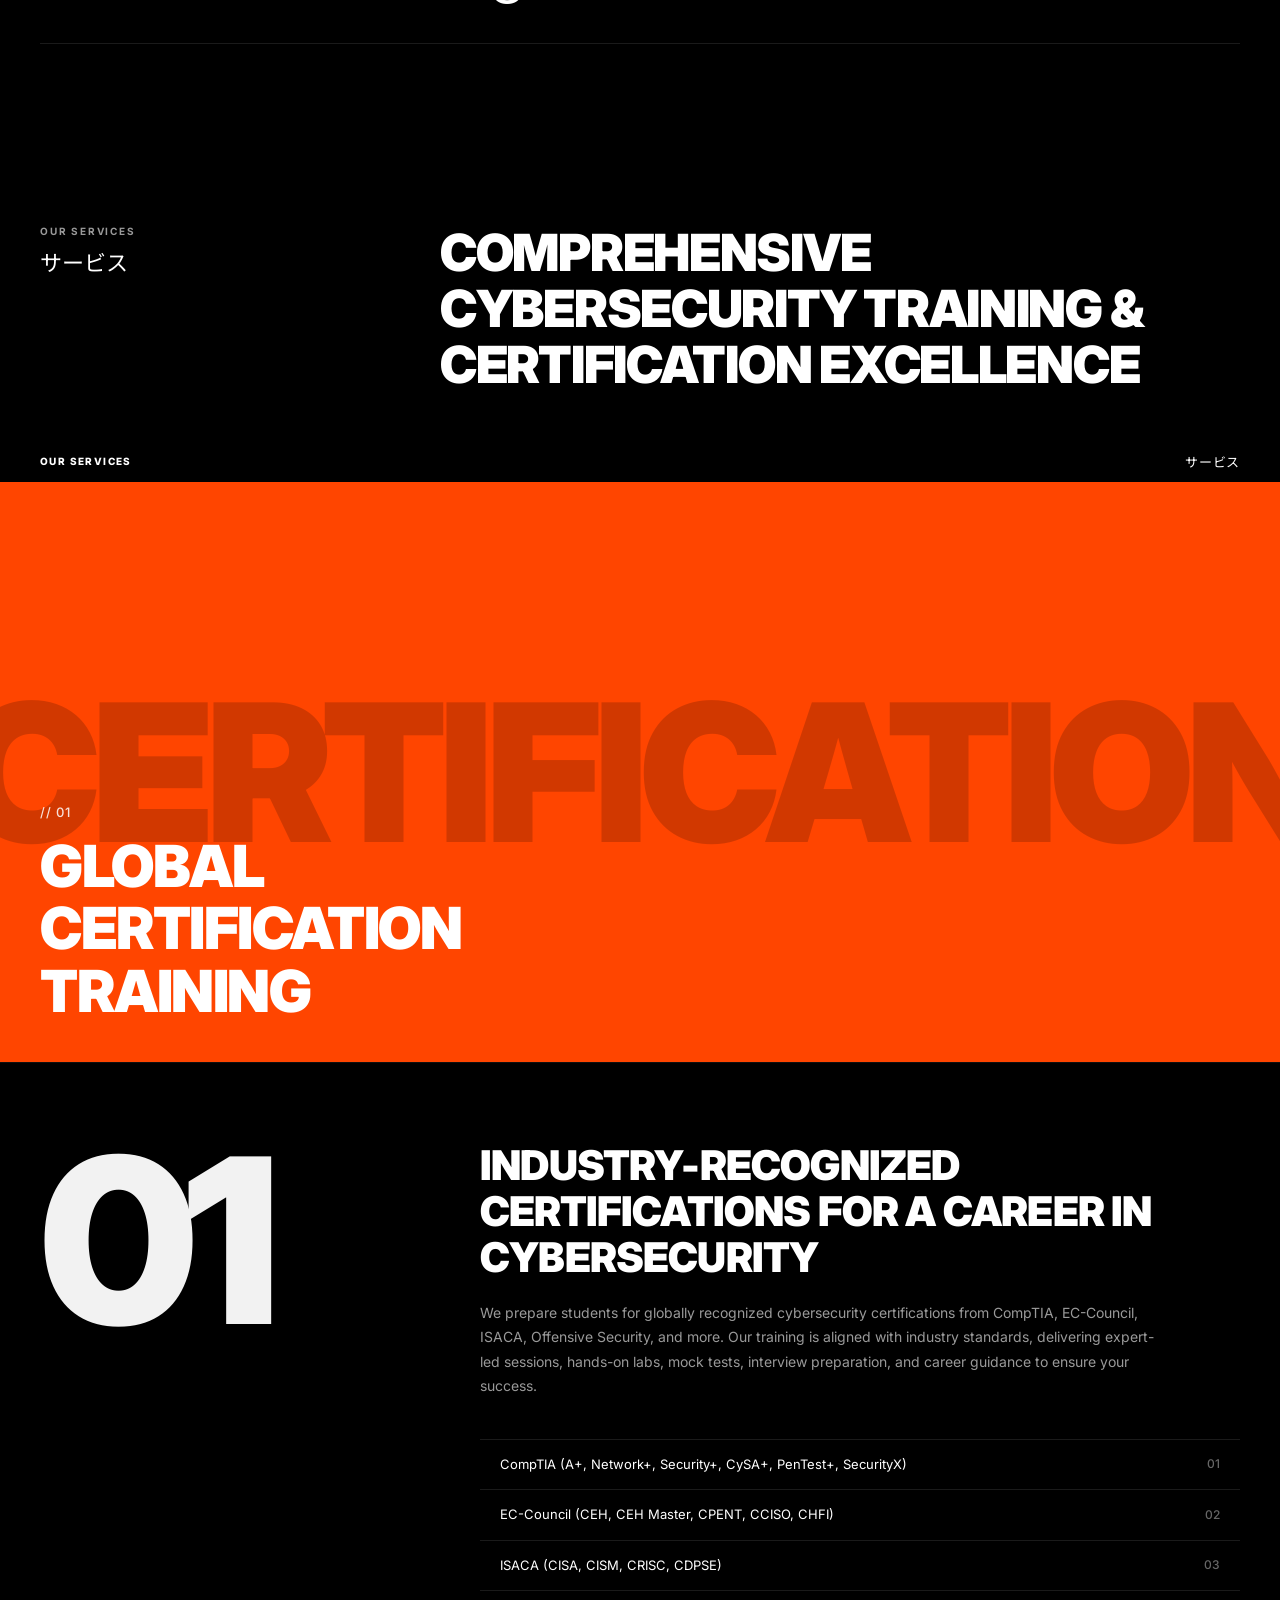
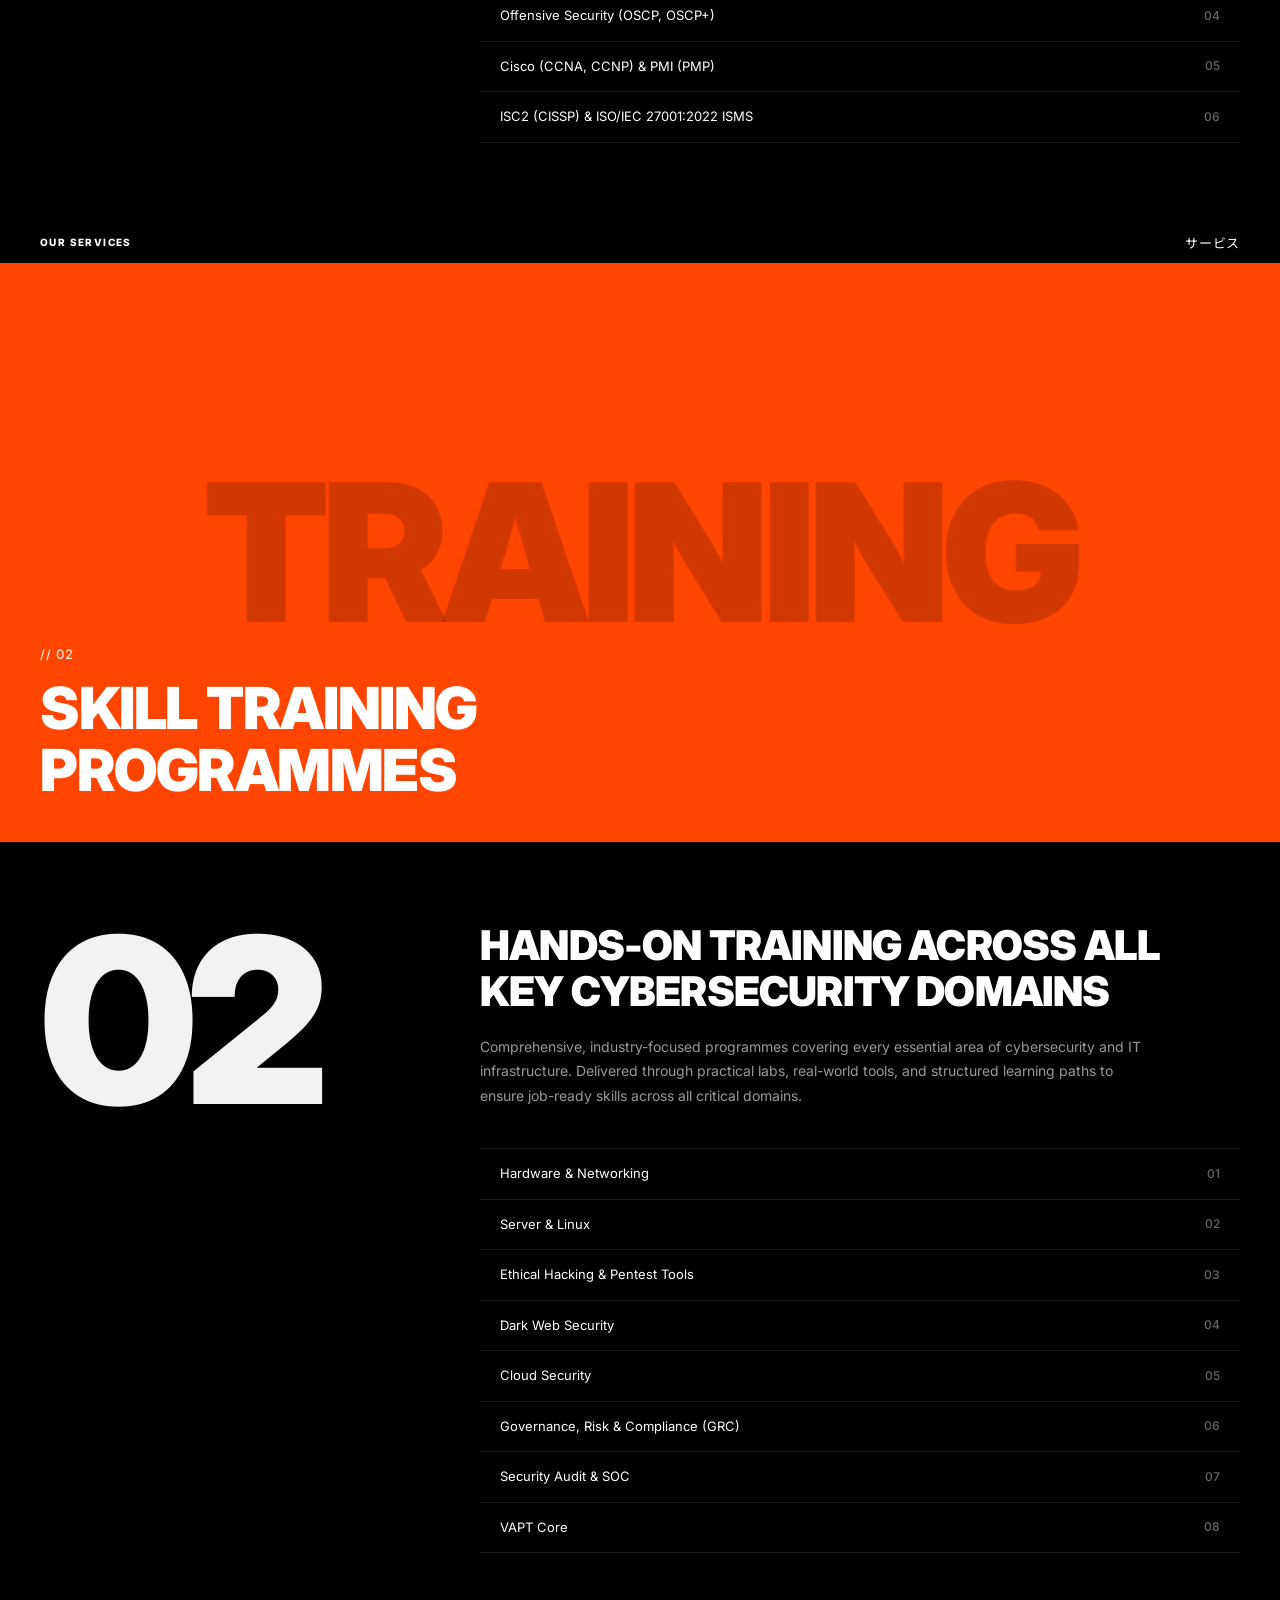
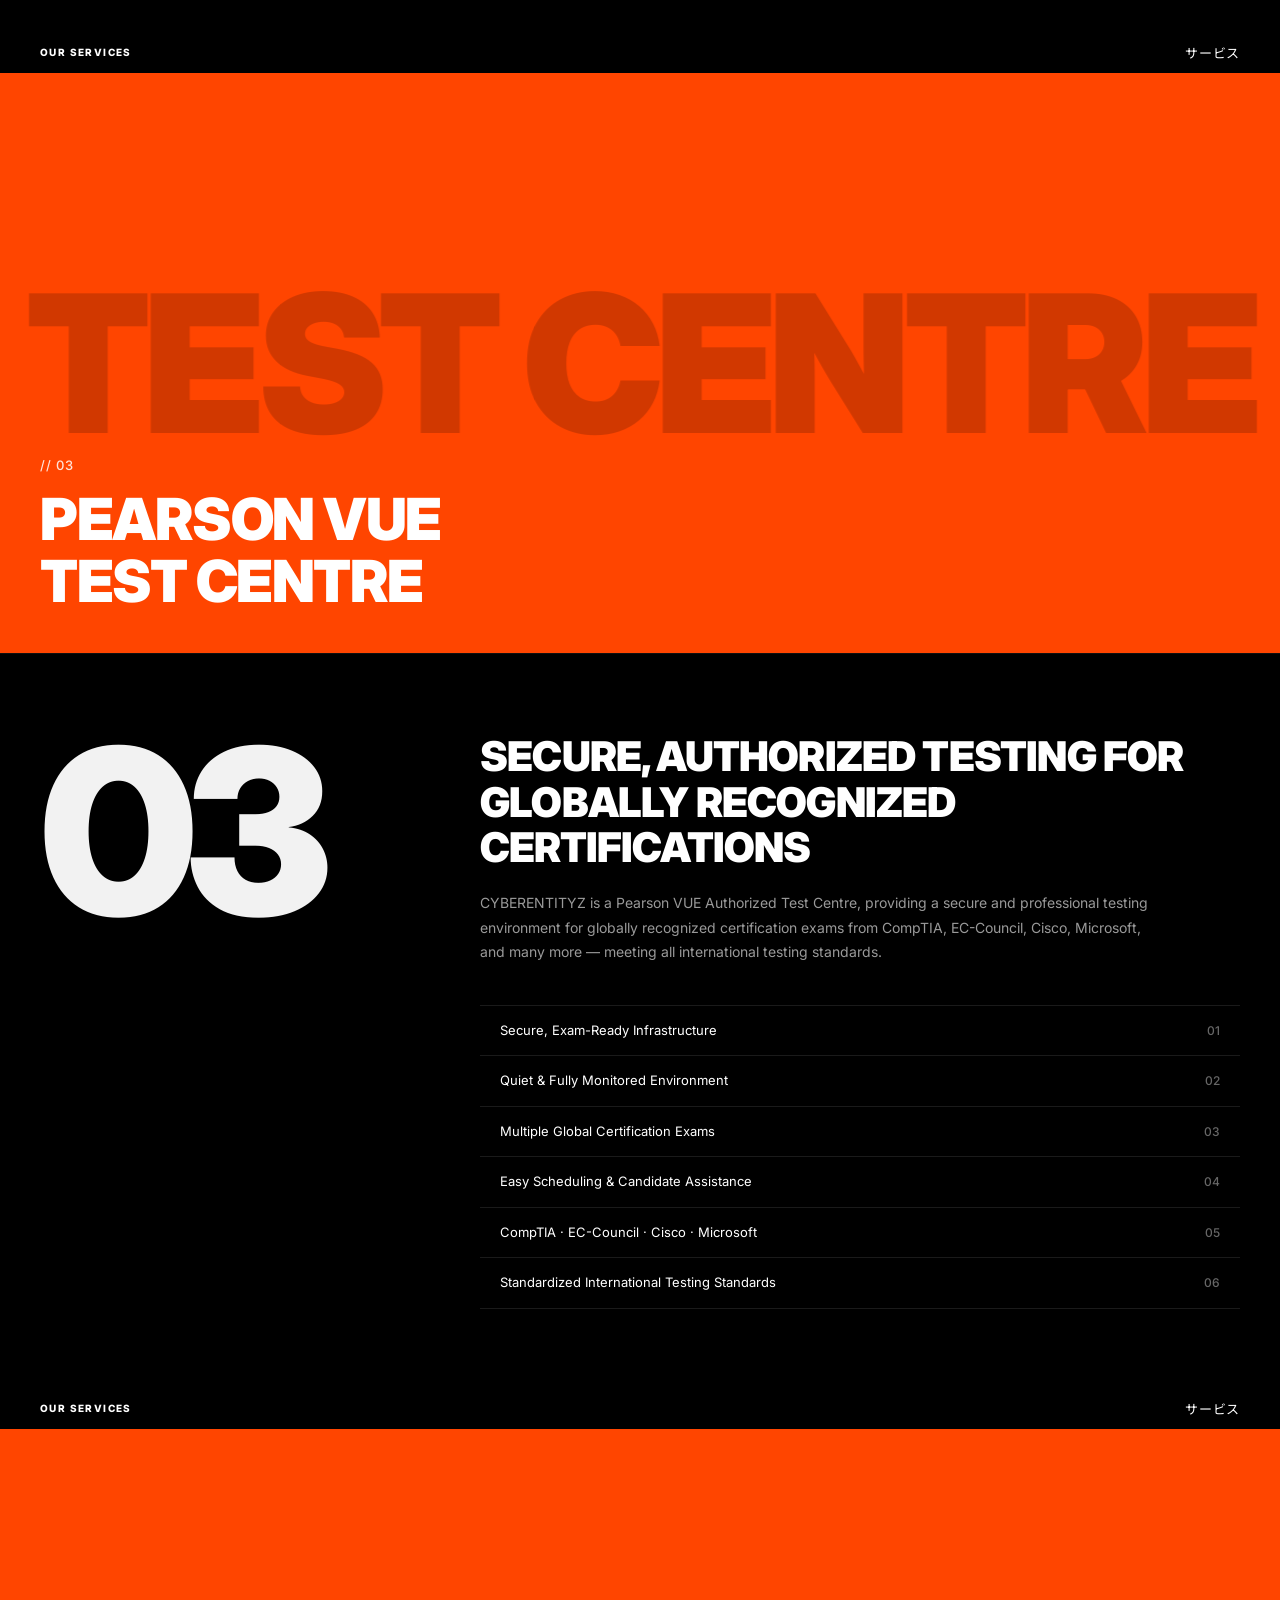
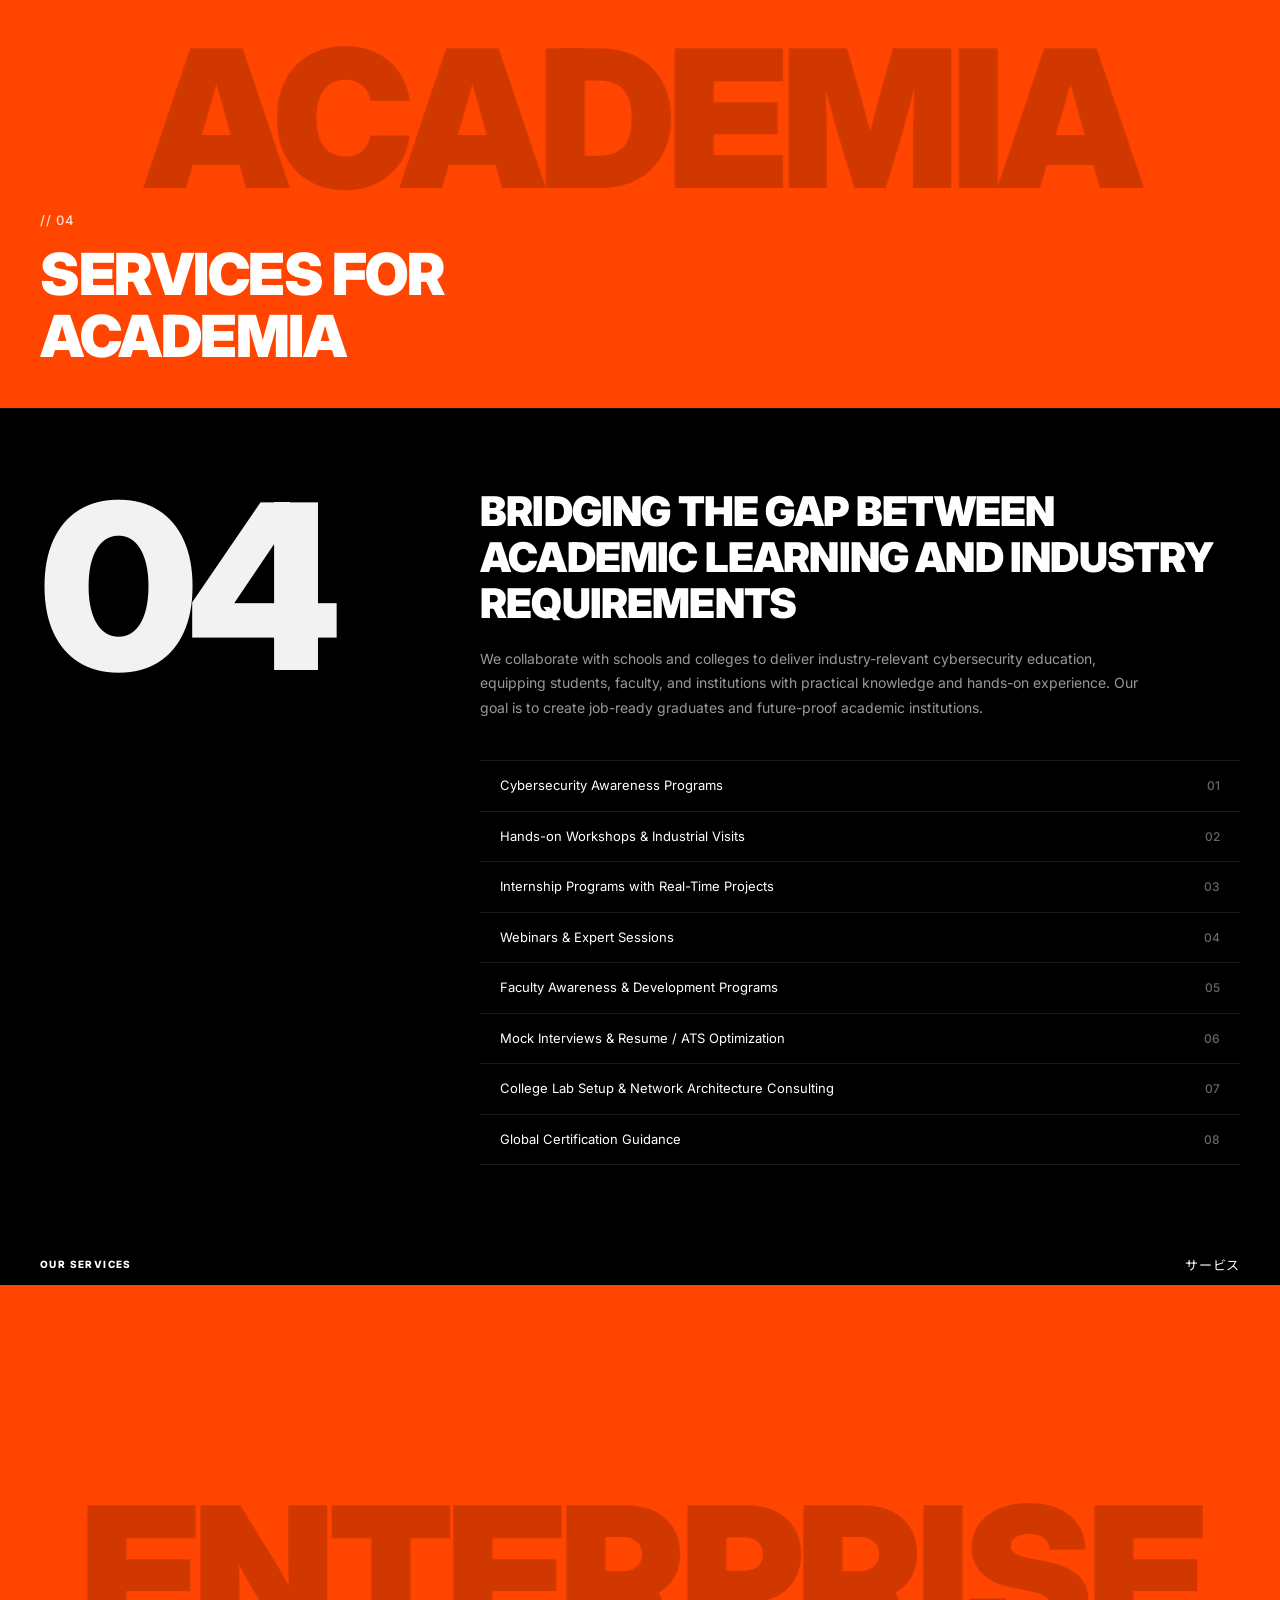
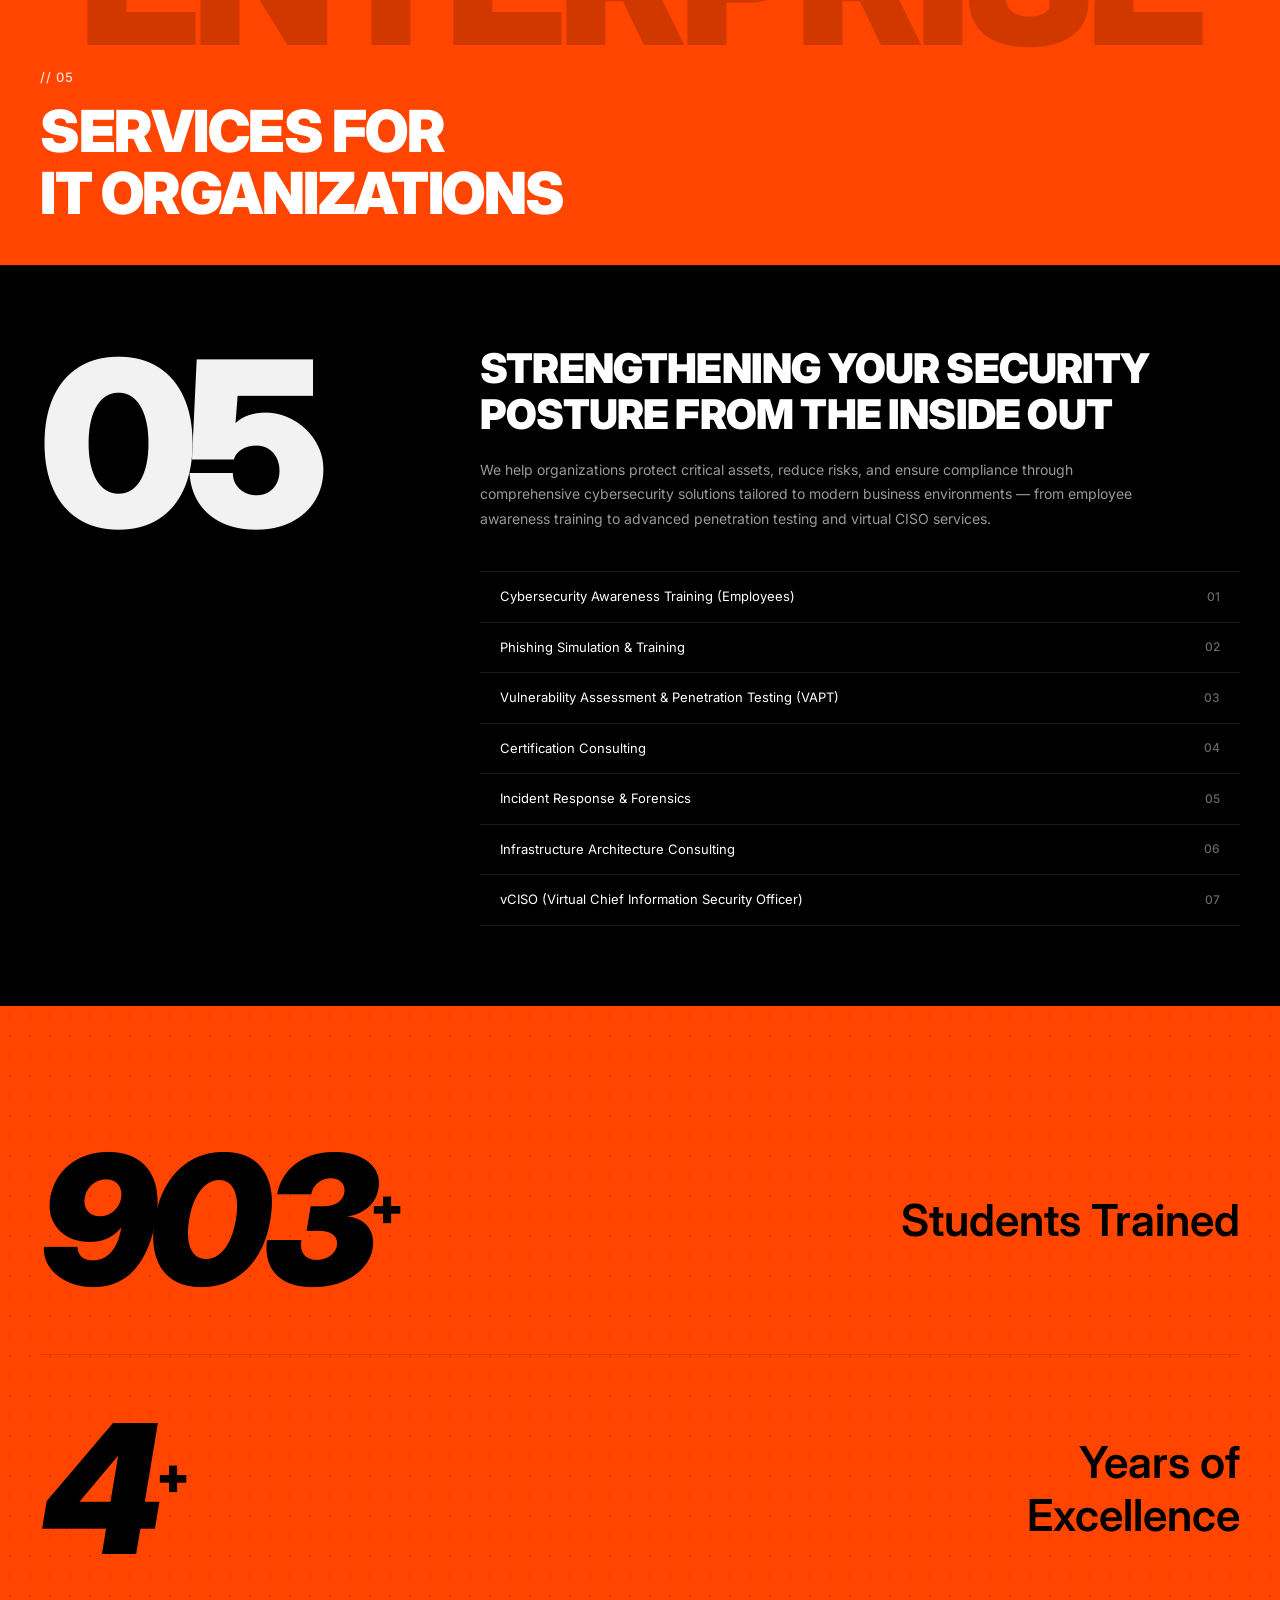
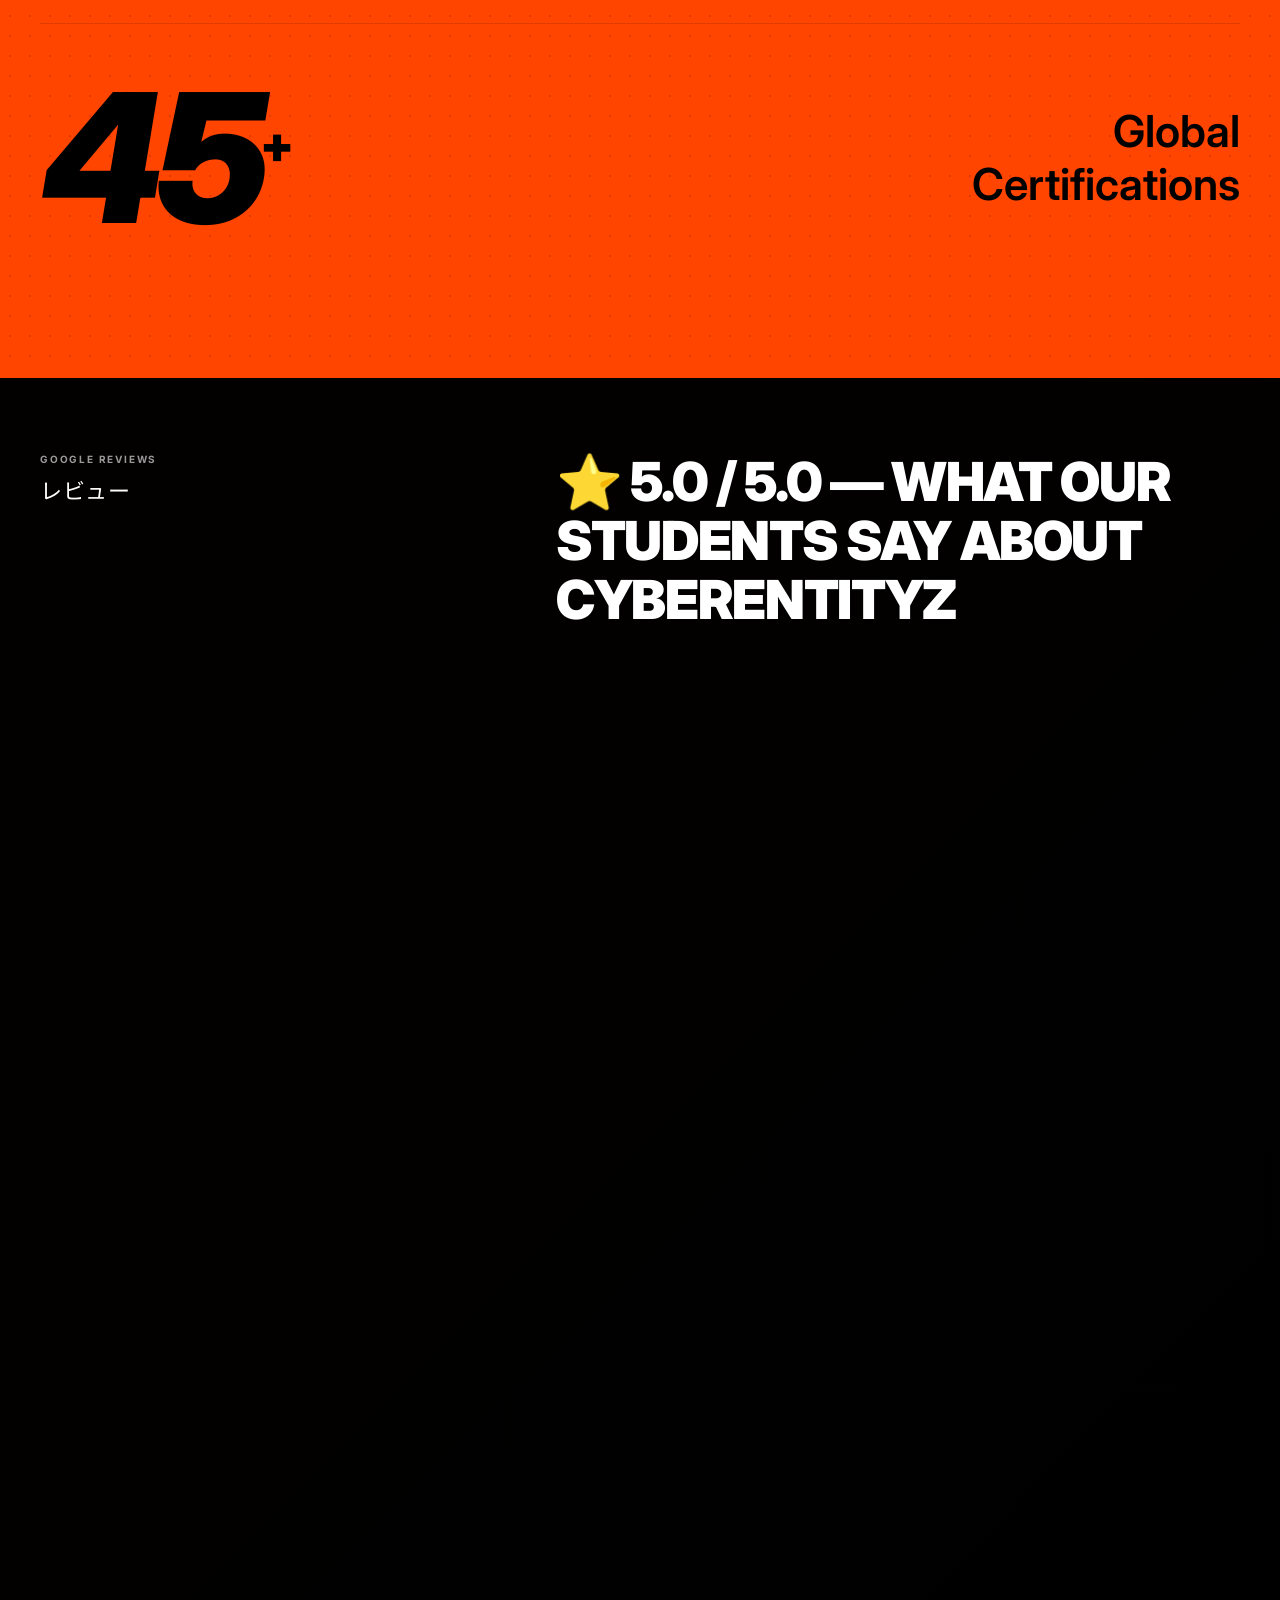
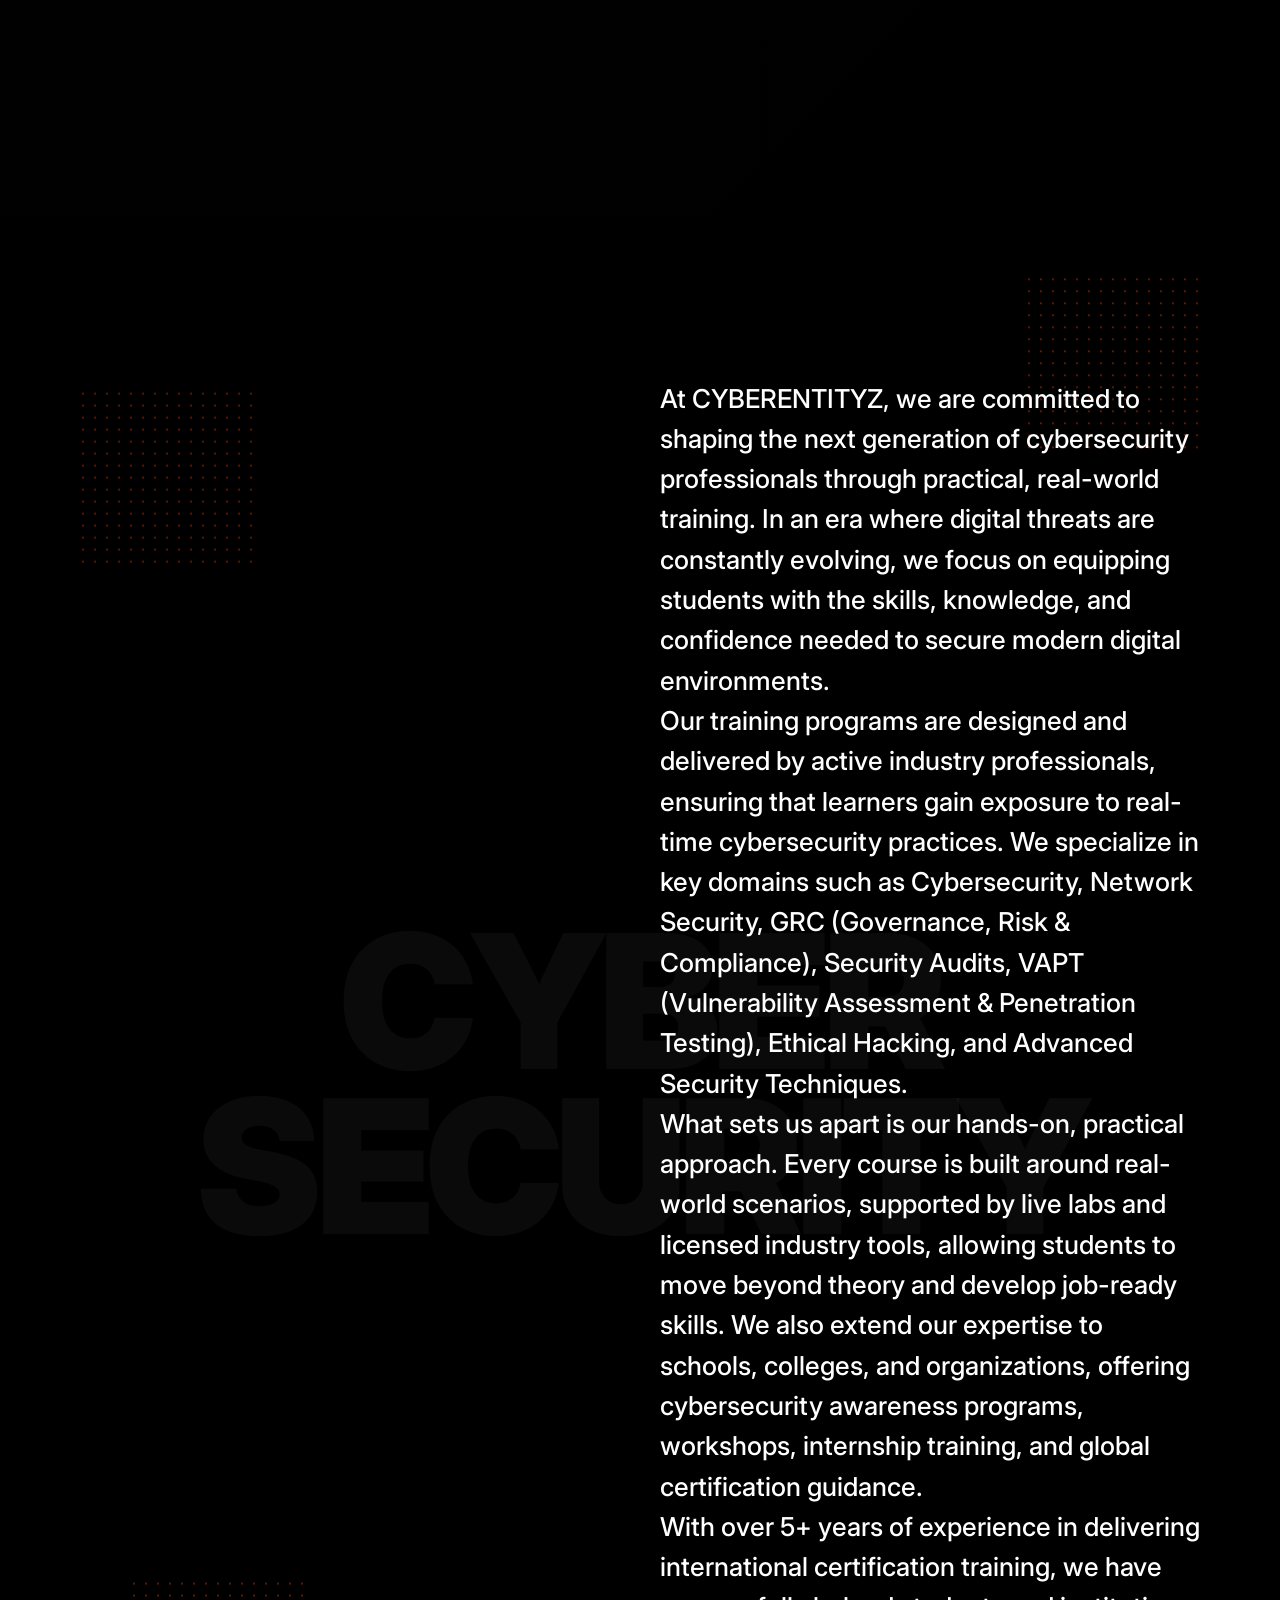
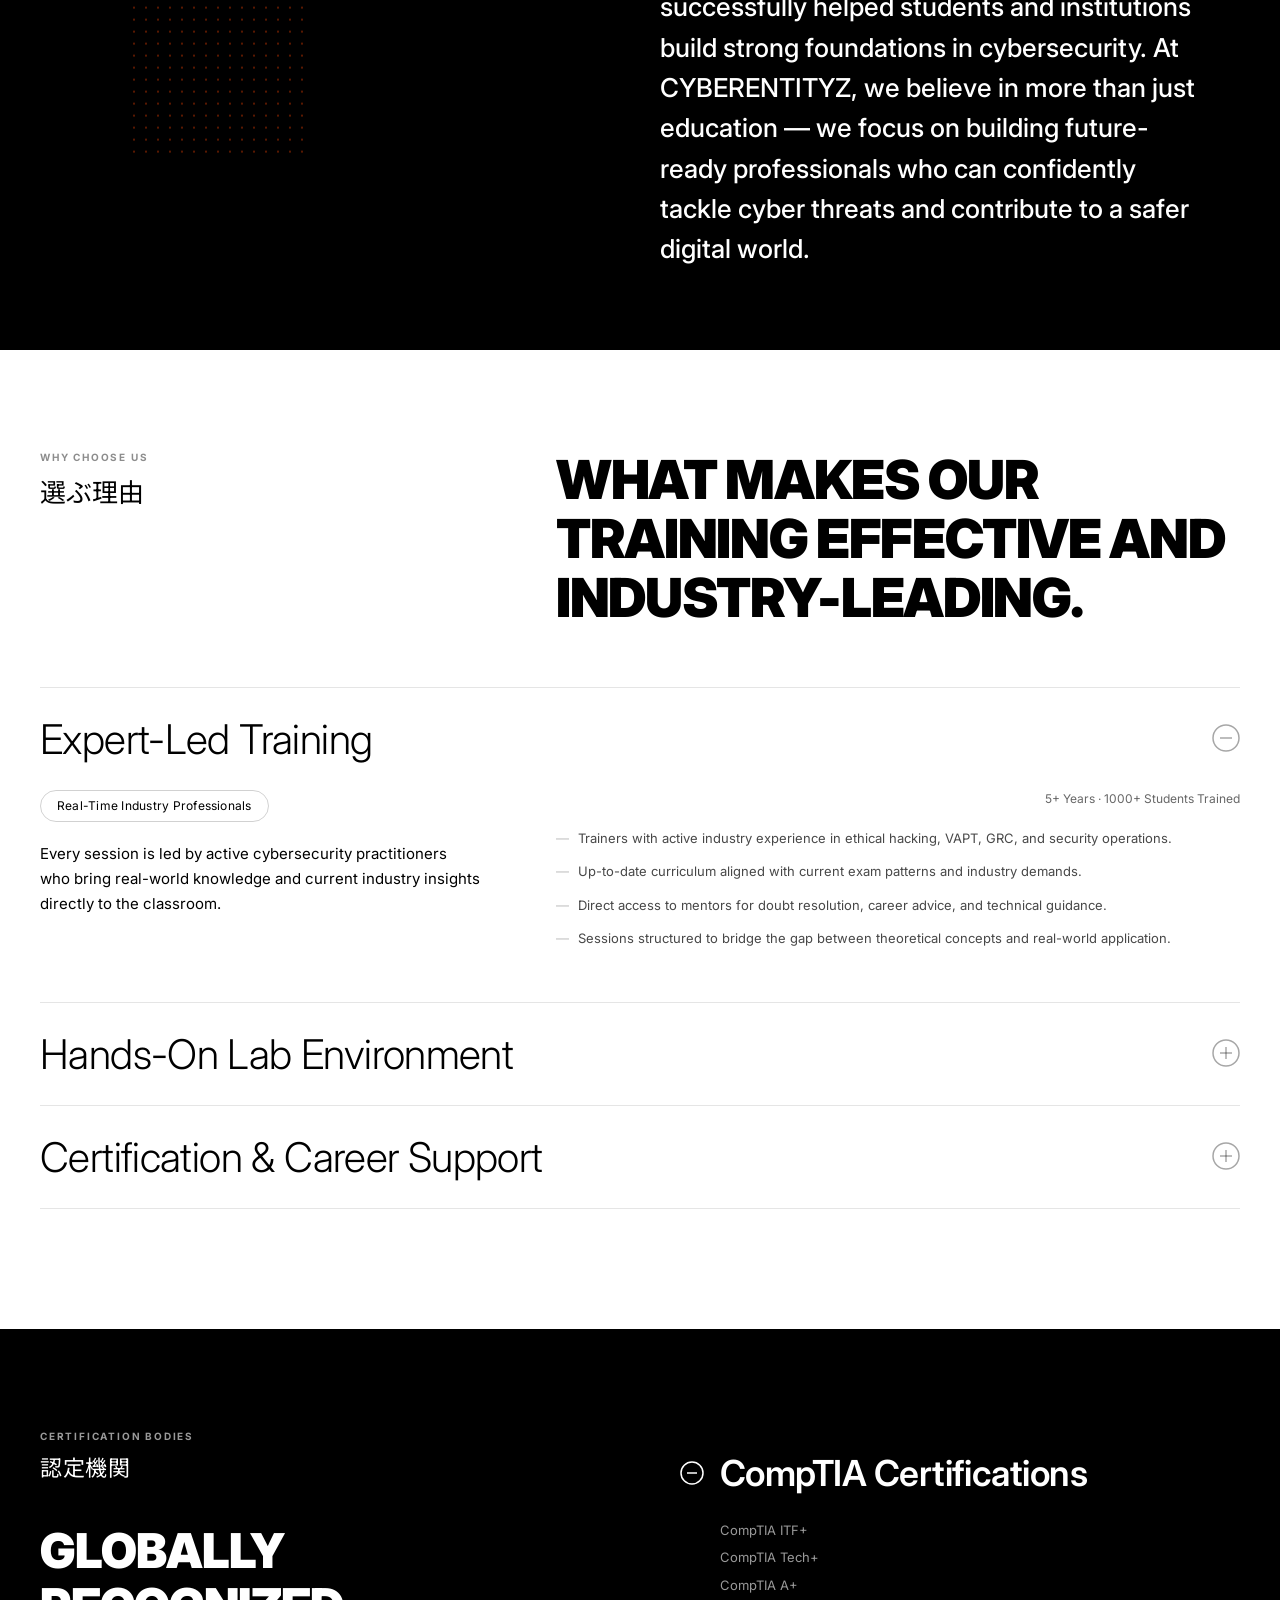
==== commit fed28325: "updated all codes" ====
--- a/index.html
+++ b/index.html
@@ -30,7 +30,7 @@
     </div>
   </div>
 
-  <!-- Navigation -->
+  <!-- Navigation (appears after scrolling past hero) -->
   <nav class="navbar" id="navbar">
     <a href="#intro-hero" class="nav-logo">
       <div style="color: var(--red); font-weight: 900; font-size: 24px; letter-spacing: -0.5px;">CYBERENTITYZ</div>
@@ -50,34 +50,72 @@
     <div class="badge-text">5.0 Rating</div>
   </div>
 
-  <!-- Mobile Menu -->
+  <!-- Mobile Menu (used by scrolled navbar) -->
   <div class="mobile-menu" id="mobileMenu">
     <div class="mobile-menu-content">
-      <a href="#services">Services</a>
-      <a href="#certifications">Certifications</a>
-      <a href="#about">About</a>
-      <a href="#testimonials">Reviews</a>
-      <a href="#contact">Contact</a>
-      <a href="tel:09500551090">Call Now</a>
-      <a href="https://cyberentityz.com">Visit Site</a>
+        <a href="#services">Services</a>
+        <a href="#expertise">Certifications</a>
+        <a href="#about">About</a>
+        <a href="#testimonials">Reviews</a>
+        <a href="#contact">Contact</a>
+        <a href="tel:09500551090">Call Now</a>
     </div>
   </div>
 
-  <!-- ==================== SECTION 1: INTRO HERO ==================== -->
-  <section class="intro-hero" id="intro-hero">
-    <div class="intro-hero-bg">
-      <img src="https://images.unsplash.com/photo-1550751827-4bd374c3f58b?w=1800&h=1200&fit=crop" alt="Cybersecurity workspace" class="intro-hero-img">
-    </div>
-    <div class="intro-hero-content">
-      <span class="intro-hero-subtitle">ETHICAL HACKING SOCIETY</span>
-      <h1 class="intro-hero-name">CYBERENTITYZ</h1>
-    </div>
-    <div class="intro-hero-bottom">
-      <span>SECURITY • VULNERABILITY ASSESSMENT • ETHICAL HACKING</span>
-      <span>5+ YEARS OF EXCELLENCE IN CYBERSECURITY TRAINING</span>
-      <span>CHENNAI, TAMIL NADU</span>
-    </div>
-  </section>
+  <!-- ==================== SECTION 1: SPLIT HERO ==================== -->
+  <section class="split-hero" id="intro-hero">
+
+    <!-- LEFT PANEL — Orange/Red -->
+    <div class="split-hero-left">
+
+      <!-- Top controls overlaid on left panel -->
+      <div class="split-hero-topbar">
+        <a href="tel:09500551090" class="split-hero-cta">Call Us</a>
+        <button class="split-hero-menu-btn" id="splitMenuBtn" aria-label="Toggle menu">
+          <span></span>
+          <span></span>
+        </button>
+      </div>
+
+      <!-- Background slideshow -->
+      <div class="intro-hero-bg hero-slideshow">
+        <img src="assets/images/1.png" alt="Cybersecurity Expert" class="hero-slide active">
+        <img src="assets/images/2.png" alt="Cybersecurity Expert" class="hero-slide">
+        <img src="assets/images/3.png" alt="Cybersecurity Expert" class="hero-slide">
+        <img src="assets/images/4.png" alt="Cybersecurity Expert" class="hero-slide">
+        <img src="assets/images/5.png" alt="Cybersecurity Expert" class="hero-slide">
+      </div>
+
+      <!-- Hero content -->
+      <div class="intro-hero-content">
+        <span class="intro-hero-subtitle">ETHICAL HACKING SOCIETY</span>
+        <h1 class="intro-hero-name">CYBERENTITYZ</h1>
+      </div>
+
+      <!-- Bottom info -->
+      <div class="intro-hero-bottom">
+        <span>SECURITY • VULNERABILITY ASSESSMENT • ETHICAL HACKING</span>
+        <span>5+ YEARS OF EXCELLENCE IN CYBERSECURITY TRAINING</span>
+        <span>CHENNAI, TAMIL NADU</span>
+      </div>
+
+    </div><!-- /split-hero-left -->
+
+    <!-- RIGHT PANEL — Black navigation (desktop visible / mobile overlay) -->
+    <div class="split-hero-right" id="splitHeroNav">
+      <button class="split-hero-close" id="splitNavClose" aria-label="Close menu">&#10005;</button>
+      <nav class="split-nav-list">
+        <a href="#services"      class="split-nav-link">Services</a>
+        <a href="#expertise"     class="split-nav-link">Certifications</a>
+        <a href="#about"         class="split-nav-link">About</a>
+        <a href="#testimonials"  class="split-nav-link">Reviews</a>
+        <a href="#contact"       class="split-nav-link">Contact</a>
+        <a href="tel:09500551090" class="split-nav-link">Call Now</a>
+        <a href="https://cyberentityz.com" target="_blank" rel="noopener" class="split-nav-link">Visit Site</a>
+      </nav>
+    </div><!-- /split-hero-right -->
+
+  </section><!-- /split-hero -->
 
   <!-- ==================== SECTION 2: HERO TYPOGRAPHY ==================== -->
   <section class="hero" id="hero">
@@ -110,35 +148,35 @@
         </div>
       </div>
       <div class="featured-work-list">
-        <div class="work-item">
+        <div class="work-item" href="work/Global-Training.html">
           <span class="work-item-name">Global Certification Training</span>
           <span class="work-item-arrow">
             <svg width="24" height="24" viewBox="0 0 24 24" fill="none"><path d="M4 20L20 4M20 4H8M20 4V16" stroke="currentColor" stroke-width="2"/></svg>
           </span>
           <div class="work-item-preview"><img src="https://images.unsplash.com/photo-1516321318423-f06f85e504b3?w=400&h=300&fit=crop" alt="Certification Training"></div>
         </div>
-        <div class="work-item">
+        <div class="work-item" href="work/Skill-Programs.html">
           <span class="work-item-name">Skill Training Programmes</span>
           <span class="work-item-arrow">
             <svg width="24" height="24" viewBox="0 0 24 24" fill="none"><path d="M4 20L20 4M20 4H8M20 4V16" stroke="currentColor" stroke-width="2"/></svg>
           </span>
           <div class="work-item-preview"><img src="https://images.unsplash.com/photo-1504639725590-34d0984388bd?w=400&h=300&fit=crop" alt="Skills Training"></div>
         </div>
-        <div class="work-item">
+        <div class="work-item" href="work/Pearson-VUE.html">
           <span class="work-item-name">Pearson VUE Test Centre</span>
           <span class="work-item-arrow">
             <svg width="24" height="24" viewBox="0 0 24 24" fill="none"><path d="M4 20L20 4M20 4H8M20 4V16" stroke="currentColor" stroke-width="2"/></svg>
           </span>
           <div class="work-item-preview"><img src="https://images.unsplash.com/photo-1454165804606-c3d57bc86b40?w=400&h=300&fit=crop" alt="Test Centre"></div>
         </div>
-        <div class="work-item">
+        <div class="work-item" href="work/Service-Academia.html">
           <span class="work-item-name">Services for Academia</span>
           <span class="work-item-arrow">
             <svg width="24" height="24" viewBox="0 0 24 24" fill="none"><path d="M4 20L20 4M20 4H8M20 4V16" stroke="currentColor" stroke-width="2"/></svg>
           </span>
           <div class="work-item-preview"><img src="https://images.unsplash.com/photo-1523240795612-9a054b0db644?w=400&h=300&fit=crop" alt="Academia Services"></div>
         </div>
-        <div class="work-item">
+        <div class="work-item" href="work/Service-Organiztions.html">
           <span class="work-item-name">Services for IT Organizations</span>
           <span class="work-item-arrow">
             <svg width="24" height="24" viewBox="0 0 24 24" fill="none"><path d="M4 20L20 4M20 4H8M20 4V16" stroke="currentColor" stroke-width="2"/></svg>
@@ -149,170 +187,183 @@
     </div>
   </section>
 
-  <!-- ==================== SECTION 4: EXPERTISE ==================== -->
+  <!-- ==================== SECTION 4: CERTIFICATIONS ==================== -->
   <section class="expertise" id="expertise">
     <div class="expertise-header">
       <div class="expertise-left-header">
-        <div class="expertise-label">MY EXPERTISE</div>
-        <div class="expertise-label-jp">専門分野</div>
+        <div class="expertise-label">OUR SERVICES</div>
+        <div class="expertise-label-jp">サービス</div>
       </div>
       <div class="expertise-right-header">
-        <h2 class="expertise-main-heading">CRAFTING DIGITAL EXPERIENCES THROUGH VISION, DESIGN, AND AI</h2>
-      </div>
-    </div>
-
-    <!-- EXPERTISE 01 — AI -->
+        <h2 class="expertise-main-heading">COMPREHENSIVE CYBERSECURITY TRAINING & CERTIFICATION EXCELLENCE</h2>
+      </div>
+    </div>
+
+    <!-- SERVICE 01 — GLOBAL CERTIFICATION TRAINING -->
     <div class="expertise-banner-sticky-bar">
-      <span>MY EXPERTISE</span>
-      <span class="expertise-banner-sticky-jp">専門分野</span>
-    </div>
-    <div class="expertise-banner expertise-banner-red">
-      <div class="expertise-banner-bg-text">クリエイション</div>
+      <span>OUR SERVICES</span>
+      <span class="expertise-banner-sticky-jp">サービス</span>
+    </div>
+    <div class="expertise-banner expertise-banner-red expertise-banner-03">
+      <div class="expertise-banner-bg-text">CERTIFICATION</div>
       <div class="expertise-banner-image">
-        <img src="https://images.unsplash.com/photo-1677442136019-21780ecad995?w=1400&h=700&fit=crop" alt="AI Robot">
+        <img src="assets/images/1.png" alt="Cybersecurity Expert">
       </div>
       <div class="expertise-banner-content">
         <span class="expertise-banner-num">// 01</span>
-        <h3 class="expertise-banner-title">ARTIFICIAL<br>INTELLIGENCE</h3>
+        <h3 class="expertise-banner-title">GLOBAL<br>CERTIFICATION<br>TRAINING</h3>
       </div>
     </div>
     <div class="expertise-detail">
       <div class="expertise-detail-inner">
         <div class="expertise-number">01</div>
         <div class="expertise-info">
-          <h3 class="expertise-info-title">DESIGNING THE FUTURE WITH INTELLIGENT CREATIVE SYSTEMS</h3>
-          <p class="expertise-info-desc">I use AI as a creative amplifier — building custom tools, producing on-brand imagery, training custom LoRAs, and designing automated workflows that accelerate output. Across image, video, audio, copy, and code, AI removes the friction once inherent in ideation and iteration, enabling faster exploration, broader experimentation, and more fully realized creative ideas.</p>
+          <h3 class="expertise-info-title">INDUSTRY-RECOGNIZED CERTIFICATIONS FOR A CAREER IN CYBERSECURITY</h3>
+          <p class="expertise-info-desc">We prepare students for globally recognized cybersecurity certifications from CompTIA, EC-Council, ISACA, Offensive Security, and more. Our training is aligned with industry standards, delivering expert-led sessions, hands-on labs, mock tests, interview preparation, and career guidance to ensure your success.</p>
           <div class="expertise-list">
-            <div class="expertise-list-item"><span>Generative AI Systems</span><span>01</span></div>
-            <div class="expertise-list-item"><span>AI-Assisted Development</span><span>02</span></div>
-            <div class="expertise-list-item"><span>Custom LoRA Training</span><span>03</span></div>
-            <div class="expertise-list-item"><span>Advanced Prompt Engineering</span><span>04</span></div>
-            <div class="expertise-list-item"><span>Workflow Automation (n8n)</span><span>05</span></div>
-            <div class="expertise-list-item"><span>Creative AI Pipelines</span><span>06</span></div>
-          </div>
-        </div>
-      </div>
-    </div>
-
-    <!-- EXPERTISE 02 — CREATIVE LEADERSHIP -->
+            <div class="expertise-list-item"><span>CompTIA (A+, Network+, Security+, CySA+, PenTest+, SecurityX)</span><span>01</span></div>
+            <div class="expertise-list-item"><span>EC-Council (CEH, CEH Master, CPENT, CCISO, CHFI)</span><span>02</span></div>
+            <div class="expertise-list-item"><span>ISACA (CISA, CISM, CRISC, CDPSE)</span><span>03</span></div>
+            <div class="expertise-list-item"><span>Offensive Security (OSCP, OSCP+)</span><span>04</span></div>
+            <div class="expertise-list-item"><span>Cisco (CCNA, CCNP) & PMI (PMP)</span><span>05</span></div>
+            <div class="expertise-list-item"><span>ISC2 (CISSP) & ISO/IEC 27001:2022 ISMS</span><span>06</span></div>
+          </div>
+        </div>
+      </div>
+    </div>
+
+    <!-- SERVICE 02 — SKILL TRAINING PROGRAMMES -->
     <div class="expertise-banner-sticky-bar">
-      <span>MY EXPERTISE</span>
-      <span class="expertise-banner-sticky-jp">専門分野</span>
-    </div>
-    <div class="expertise-banner expertise-banner-red">
-      <div class="expertise-banner-bg-text">リーダーシップ</div>
+      <span>OUR SERVICES</span>
+      <span class="expertise-banner-sticky-jp">サービス</span>
+    </div>
+    <div class="expertise-banner expertise-banner-red expertise-banner-03">
+      <div class="expertise-banner-bg-text">TRAINING</div>
       <div class="expertise-banner-image">
-        <img src="https://images.unsplash.com/photo-1590086782957-93c06ef21604?w=1400&h=700&fit=crop" alt="Samurai">
+        <img src="assets/images/2.png" alt="Cybersecurity Expert">
       </div>
       <div class="expertise-banner-content">
         <span class="expertise-banner-num">// 02</span>
-        <h3 class="expertise-banner-title">CREATIVE<br>LEADERSHIP</h3>
+        <h3 class="expertise-banner-title">SKILL TRAINING<br>PROGRAMMES</h3>
       </div>
     </div>
     <div class="expertise-detail">
       <div class="expertise-detail-inner">
         <div class="expertise-number">02</div>
         <div class="expertise-info">
-          <h3 class="expertise-info-title">UNIFYING VISION, STRATEGY, AND EXECUTION INTO COHESIVE EXPERIENCES</h3>
-          <p class="expertise-info-desc">I provide brand-first creative direction rooted in vision and clarity — uncovering a brand's "why" and aligning design, voice, and experience into cohesive systems. I connect the big picture across visual, written, audio, and motion to ensure every touchpoint feels intentional.</p>
+          <h3 class="expertise-info-title">HANDS-ON TRAINING ACROSS ALL KEY CYBERSECURITY DOMAINS</h3>
+          <p class="expertise-info-desc">Comprehensive, industry-focused programmes covering every essential area of cybersecurity and IT infrastructure. Delivered through practical labs, real-world tools, and structured learning paths to ensure job-ready skills across all critical domains.</p>
           <div class="expertise-list">
-            <div class="expertise-list-item"><span>Brand Vision & Alignment</span><span>01</span></div>
-            <div class="expertise-list-item"><span>Art Direction</span><span>02</span></div>
-            <div class="expertise-list-item"><span>Cross-Disciplinary Leadership</span><span>03</span></div>
-            <div class="expertise-list-item"><span>Concept Development</span><span>04</span></div>
-            <div class="expertise-list-item"><span>Design Systems Thinking</span><span>05</span></div>
-            <div class="expertise-list-item"><span>Visual Storytelling</span><span>06</span></div>
-            <div class="expertise-list-item"><span>Stakeholder Collaboration</span><span>07</span></div>
-            <div class="expertise-list-item"><span>Creative Review & Critique</span><span>08</span></div>
-          </div>
-        </div>
-      </div>
-    </div>
-
-    <!-- EXPERTISE 03 — BRANDING -->
+            <div class="expertise-list-item"><span>Hardware & Networking</span><span>01</span></div>
+            <div class="expertise-list-item"><span>Server & Linux</span><span>02</span></div>
+            <div class="expertise-list-item"><span>Ethical Hacking & Pentest Tools</span><span>03</span></div>
+            <div class="expertise-list-item"><span>Dark Web Security</span><span>04</span></div>
+            <div class="expertise-list-item"><span>Cloud Security</span><span>05</span></div>
+            <div class="expertise-list-item"><span>Governance, Risk & Compliance (GRC)</span><span>06</span></div>
+            <div class="expertise-list-item"><span>Security Audit & SOC</span><span>07</span></div>
+            <div class="expertise-list-item"><span>VAPT Core</span><span>08</span></div>
+          </div>
+        </div>
+      </div>
+    </div>
+
+    <!-- SERVICE 03 — PEARSON VUE TEST CENTRE -->
     <div class="expertise-banner-sticky-bar">
-      <span>MY EXPERTISE</span>
-      <span class="expertise-banner-sticky-jp">専門分野</span>
-    </div>
-    <div class="expertise-banner expertise-banner-red">
-      <div class="expertise-banner-bg-text">ブランディング</div>
+      <span>OUR SERVICES</span>
+      <span class="expertise-banner-sticky-jp">サービス</span>
+    </div>
+    <div class="expertise-banner expertise-banner-red expertise-banner-03">
+      <div class="expertise-banner-bg-text">TEST CENTRE</div>
       <div class="expertise-banner-image">
-        <img src="https://images.unsplash.com/photo-1635002962487-6cd868e92266?w=1400&h=700&fit=crop" alt="Robot">
+        <img src="assets/images/3.png" alt="Cybersecurity Expert">
       </div>
       <div class="expertise-banner-content">
         <span class="expertise-banner-num">// 03</span>
-        <h3 class="expertise-banner-title">BRANDING</h3>
+        <h3 class="expertise-banner-title">PEARSON VUE<br>TEST CENTRE</h3>
       </div>
     </div>
     <div class="expertise-detail">
       <div class="expertise-detail-inner">
         <div class="expertise-number">03</div>
         <div class="expertise-info">
-          <h3 class="expertise-info-title">TRANSFORMING PURPOSE INTO BRANDS PEOPLE FEEL AND BELIEVE IN</h3>
-          <p class="expertise-info-desc">I help brands uncover their "why" and translate it into identity, voice, and positioning that feel authentic and emotionally resonant — creating brands that connect deeply with the people they are meant to serve.</p>
+          <h3 class="expertise-info-title">SECURE, AUTHORIZED TESTING FOR GLOBALLY RECOGNIZED CERTIFICATIONS</h3>
+          <p class="expertise-info-desc">CYBERENTITYZ is a Pearson VUE Authorized Test Centre, providing a secure and professional testing environment for globally recognized certification exams from CompTIA, EC-Council, Cisco, Microsoft, and many more — meeting all international testing standards.</p>
           <div class="expertise-list">
-            <div class="expertise-list-item"><span>Brand Discovery</span><span>01</span></div>
-            <div class="expertise-list-item"><span>Uncovering the "Why"</span><span>02</span></div>
-            <div class="expertise-list-item"><span>Brand Strategy</span><span>03</span></div>
-            <div class="expertise-list-item"><span>Positioning & Differentiation</span><span>04</span></div>
-            <div class="expertise-list-item"><span>Brand Voice & Messaging</span><span>05</span></div>
-            <div class="expertise-list-item"><span>Brand Guidelines</span><span>06</span></div>
-            <div class="expertise-list-item"><span>Emotional Brand Connection</span><span>07</span></div>
-          </div>
-        </div>
-      </div>
-    </div>
-
-    <!-- EXPERTISE 04 — WEB DESIGN -->
+            <div class="expertise-list-item"><span>Secure, Exam-Ready Infrastructure</span><span>01</span></div>
+            <div class="expertise-list-item"><span>Quiet & Fully Monitored Environment</span><span>02</span></div>
+            <div class="expertise-list-item"><span>Multiple Global Certification Exams</span><span>03</span></div>
+            <div class="expertise-list-item"><span>Easy Scheduling & Candidate Assistance</span><span>04</span></div>
+            <div class="expertise-list-item"><span>CompTIA · EC-Council · Cisco · Microsoft</span><span>05</span></div>
+            <div class="expertise-list-item"><span>Standardized International Testing Standards</span><span>06</span></div>
+          </div>
+        </div>
+      </div>
+    </div>
+
+    <!-- SERVICE 04 — SERVICES FOR ACADEMIA -->
     <div class="expertise-banner-sticky-bar">
-      <span>MY EXPERTISE</span>
-      <span class="expertise-banner-sticky-jp">専門分野</span>
-    </div>
-    <div class="expertise-banner expertise-banner-red">
-      <div class="expertise-banner-bg-text">ウエブデザイン</div>
+      <span>OUR SERVICES</span>
+      <span class="expertise-banner-sticky-jp">サービス</span>
+    </div>
+    <div class="expertise-banner expertise-banner-red expertise-banner-03">
+      <div class="expertise-banner-bg-text">ACADEMIA</div>
       <div class="expertise-banner-image">
-        <img src="https://images.unsplash.com/photo-1558618666-fcd25c85f82e?w=1400&h=700&fit=crop" alt="Web Design">
+        <img src="assets/images/4.png" alt="Cybersecurity Expert">
       </div>
       <div class="expertise-banner-content">
         <span class="expertise-banner-num">// 04</span>
-        <h3 class="expertise-banner-title">WEB DESIGN &<br>DEVELOPMENT</h3>
+        <h3 class="expertise-banner-title">SERVICES FOR<br>ACADEMIA</h3>
       </div>
     </div>
     <div class="expertise-detail">
       <div class="expertise-detail-inner">
         <div class="expertise-number">04</div>
         <div class="expertise-info">
-          <h3 class="expertise-info-title">WHERE THOUGHTFUL DESIGN MEETS SCALABLE ENGINEERING</h3>
-          <p class="expertise-info-desc">With over 20 years of experience, I design and build conversion-focused websites that balance aesthetics and usability — specializing in UX/UI, WordPress development, custom code, and integrating generative AI into modern digital products.</p>
+          <h3 class="expertise-info-title">BRIDGING THE GAP BETWEEN ACADEMIC LEARNING AND INDUSTRY REQUIREMENTS</h3>
+          <p class="expertise-info-desc">We collaborate with schools and colleges to deliver industry-relevant cybersecurity education, equipping students, faculty, and institutions with practical knowledge and hands-on experience. Our goal is to create job-ready graduates and future-proof academic institutions.</p>
           <div class="expertise-list">
-            <div class="expertise-list-item"><span>UX/UI Design</span><span>01</span></div>
-            <div class="expertise-list-item"><span>Conversion-Focused Design</span><span>02</span></div>
-            <div class="expertise-list-item"><span>Web Architecture</span><span>03</span></div>
-            <div class="expertise-list-item"><span>WordPress Development</span><span>04</span></div>
-            <div class="expertise-list-item"><span>Custom Theme Development</span><span>05</span></div>
-            <div class="expertise-list-item"><span>JavaScript</span><span>06</span></div>
-            <div class="expertise-list-item"><span>AI-Integrated Applications</span><span>07</span></div>
-            <div class="expertise-list-item"><span>Modern Dev Workflows (Replit, Cursor, Antigravity)</span><span>08</span></div>
-          </div>
-        </div>
-      </div>
-    </div>
-
-    <!-- EXPERTISE 05 — PERFORMANCE CREATIVE -->
+            <div class="expertise-list-item"><span>Cybersecurity Awareness Programs</span><span>01</span></div>
+            <div class="expertise-list-item"><span>Hands-on Workshops & Industrial Visits</span><span>02</span></div>
+            <div class="expertise-list-item"><span>Internship Programs with Real-Time Projects</span><span>03</span></div>
+            <div class="expertise-list-item"><span>Webinars & Expert Sessions</span><span>04</span></div>
+            <div class="expertise-list-item"><span>Faculty Awareness & Development Programs</span><span>05</span></div>
+            <div class="expertise-list-item"><span>Mock Interviews & Resume / ATS Optimization</span><span>06</span></div>
+            <div class="expertise-list-item"><span>College Lab Setup & Network Architecture Consulting</span><span>07</span></div>
+            <div class="expertise-list-item"><span>Global Certification Guidance</span><span>08</span></div>
+          </div>
+        </div>
+      </div>
+    </div>
+
+    <!-- SERVICE 05 — SERVICES FOR IT ORGANIZATIONS -->
+    <div class="expertise-banner-sticky-bar">
+      <span>OUR SERVICES</span>
+      <span class="expertise-banner-sticky-jp">サービス</span>
+    </div>
+    <div class="expertise-banner expertise-banner-red expertise-banner-03">
+      <div class="expertise-banner-bg-text">ENTERPRISE</div>
+      <div class="expertise-banner-image">
+        <img src="assets/images/5.png" alt="Cybersecurity Expert">
+      </div>
+      <div class="expertise-banner-content">
+        <span class="expertise-banner-num">// 05</span>
+        <h3 class="expertise-banner-title">SERVICES FOR<br>IT ORGANIZATIONS</h3>
+      </div>
+    </div>
     <div class="expertise-detail">
       <div class="expertise-detail-inner">
         <div class="expertise-number">05</div>
         <div class="expertise-info">
-          <h3 class="expertise-info-title">DESIGNING PERFORMANCE-DRIVEN CREATIVE THAT TURNS ATTENTION INTO ACTION</h3>
-          <p class="expertise-info-desc">I design performance-driven digital creative that turns attention into action — crafting social content, paid ads, and campaign systems optimized for conversion, clarity, and consistency, guided by audience insight, creative testing, and measurable results.</p>
+          <h3 class="expertise-info-title">STRENGTHENING YOUR SECURITY POSTURE FROM THE INSIDE OUT</h3>
+          <p class="expertise-info-desc">We help organizations protect critical assets, reduce risks, and ensure compliance through comprehensive cybersecurity solutions tailored to modern business environments — from employee awareness training to advanced penetration testing and virtual CISO services.</p>
           <div class="expertise-list">
-            <div class="expertise-list-item"><span>Conversion-Focused Creative</span><span>01</span></div>
-            <div class="expertise-list-item"><span>Paid Media Creative Strategy</span><span>02</span></div>
-            <div class="expertise-list-item"><span>Campaign Systems Design</span><span>03</span></div>
-            <div class="expertise-list-item"><span>Funnel-Aware Creative</span><span>04</span></div>
-            <div class="expertise-list-item"><span>Platform-Specific Optimization</span><span>05</span></div>
-            <div class="expertise-list-item"><span>Visual Consistency at Scale</span><span>06</span></div>
-            <div class="expertise-list-item"><span>Performance-Driven Storytelling</span><span>07</span></div>
+            <div class="expertise-list-item"><span>Cybersecurity Awareness Training (Employees)</span><span>01</span></div>
+            <div class="expertise-list-item"><span>Phishing Simulation & Training</span><span>02</span></div>
+            <div class="expertise-list-item"><span>Vulnerability Assessment & Penetration Testing (VAPT)</span><span>03</span></div>
+            <div class="expertise-list-item"><span>Certification Consulting</span><span>04</span></div>
+            <div class="expertise-list-item"><span>Incident Response & Forensics</span><span>05</span></div>
+            <div class="expertise-list-item"><span>Infrastructure Architecture Consulting</span><span>06</span></div>
+            <div class="expertise-list-item"><span>vCISO (Virtual Chief Information Security Officer)</span><span>07</span></div>
           </div>
         </div>
       </div>
@@ -356,37 +407,55 @@
         <div class="awards-row">
           <div class="award-company">Vijay Vijay</div>
           <div class="award-org">CCNA Training</div>
-          <div class="award-title">"Training was very good and easy to understand. Certified tutors explain clearly and provide practical learning."</div>
+          <div class="award-title">"I attended the CCNA 200-301 Switching class at CyberEntityz. The training was very good and easy to understand. Certified tutors explain the concepts clearly and provide practical learning. Highly recommended for networking and cybersecurity training."</div>
           <div class="award-year">⭐⭐⭐⭐⭐</div>
         </div>
         <div class="awards-row highlight">
           <div class="award-company">Girish Naidu</div>
           <div class="award-org">Cybersecurity Training</div>
-          <div class="award-title">"Great learning experience. Trainers explain concepts clearly and provide hands-on practice with real-time tools."</div>
+          <div class="award-title">"I had a great learning experience at this cybersecurity institution. The trainers explain concepts clearly and provide hands-on practice with real-time tools and projects. I highly recommend this institute to anyone who wants to build a strong career in cybersecurity, at affordable price."</div>
           <div class="award-year">⭐⭐⭐⭐⭐</div>
         </div>
         <div class="awards-row">
           <div class="award-company">Jeevapriyan</div>
           <div class="award-org">Internship Program</div>
-          <div class="award-title">"Excellent internship experience. Mentors are supportive and I'm learning real-world cybersecurity skills."</div>
+          <div class="award-title">"I joined Cyberentityz as an intern and my experience has been excellent. The mentors are supportive, the training is practical, and I'm learning real-world cybersecurity skills. It's a great place for students who want hands-on experience."</div>
           <div class="award-year">⭐⭐⭐⭐⭐</div>
         </div>
         <div class="awards-row">
           <div class="award-company">Prasanna Stony</div>
           <div class="award-org">Workshop</div>
-          <div class="award-title">"Attended workshop on 21/02/2026. The work was too good. Knowledge provided by mentors are so precise."</div>
+          <div class="award-title">"I've attended workshop on 21/02/2026. The work was too good. The knowledge provided by the mentors are so precise. The whole team was so approachable. Learned something new today. Thanks to the team."</div>
           <div class="award-year">⭐⭐⭐⭐⭐</div>
         </div>
         <div class="awards-row">
           <div class="award-company">Veera Kumar</div>
           <div class="award-org">CISM Course</div>
-          <div class="award-title">"Completed CISM course and examination. Great experience with highly knowledgeable staff."</div>
+          <div class="award-title">"I have completed the CISM course and examination with Cyberentityz. It was a great experience, and the staffs were highly knowledgeable and provided excellent guidance and exam support."</div>
           <div class="award-year">⭐⭐⭐⭐⭐</div>
         </div>
         <div class="awards-row">
           <div class="award-company">Rajesh S G</div>
           <div class="award-org">CEH Online Training</div>
-          <div class="award-title">"Completed online Cybersecurity Certificate in CEH. Training helped me pass exam with confidence."</div>
+          <div class="award-title">"I completed my online Cybersecurity Certificate in CEH with Cyberentityz, and it was a great experience. The training helped me understand the concepts clearly and pass the exam with confidence. Special thanks to my instructor Sabhareeshwaran — he's the best."</div>
+          <div class="award-year">⭐⭐⭐⭐⭐</div>
+        </div>
+        <div class="awards-row">
+          <div class="award-company">Arjun S</div>
+          <div class="award-org">Cybersecurity Training</div>
+          <div class="award-title">"The teachers are very professional and friendly. Their teaching is clear, and the lab experience helps learn in a practical and effective way."</div>
+          <div class="award-year">⭐⭐⭐⭐⭐</div>
+        </div>
+        <div class="awards-row">
+          <div class="award-company">Bala</div>
+          <div class="award-org">Penetration Testing & VAPT</div>
+          <div class="award-title">"Really good place to learn cybersecurity. I joined the Penetration Testing + VAPT course and the teaching is easy to understand. They provide real-time server access where we can configure and practice. The staff have strong core knowledge, making it a great choice for beginners."</div>
+          <div class="award-year">⭐⭐⭐⭐⭐</div>
+        </div>
+        <div class="awards-row">
+          <div class="award-company">Naresh</div>
+          <div class="award-org">Penetration Testing & VAPT</div>
+          <div class="award-title">"One of the best institutions I have seen for learning Penetration Testing and VAPT. The staff have strong core knowledge and explain concepts very clearly. As a beginner in WiFi penetration testing, I'm able to understand and learn easily. Highly recommended for anyone starting in cybersecurity."</div>
           <div class="award-year">⭐⭐⭐⭐⭐</div>
         </div>
       </div>
@@ -407,28 +476,29 @@
     </div>
     <div class="about-bio">
       <p>At CYBERENTITYZ, we are committed to shaping the next generation of cybersecurity professionals through practical, real-world training. In an era where digital threats are constantly evolving, we focus on equipping students with the skills, knowledge, and confidence needed to secure modern digital environments.</p>
-      <p>Our training programs are designed and delivered by active industry professionals, ensuring that learners gain exposure to real-time cybersecurity practices. We specialize in key domains such as Cybersecurity, Network Security, GRC (Governance, Risk & Compliance), Security Audits, VAPT, Ethical Hacking, and Advanced Security Techniques.</p>
-      <p>What sets us apart is our hands-on, practical approach. Every course is built around real-world scenarios, supported by live labs and licensed industry tools, allowing students to move beyond theory and develop job-ready skills. With over 5+ years of experience, we have successfully helped students and institutions build strong foundations in cybersecurity.</p>
+      <p>Our training programs are designed and delivered by active industry professionals, ensuring that learners gain exposure to real-time cybersecurity practices. We specialize in key domains such as Cybersecurity, Network Security, GRC (Governance, Risk & Compliance), Security Audits, VAPT (Vulnerability Assessment & Penetration Testing), Ethical Hacking, and Advanced Security Techniques.</p>
+      <p>What sets us apart is our hands-on, practical approach. Every course is built around real-world scenarios, supported by live labs and licensed industry tools, allowing students to move beyond theory and develop job-ready skills. We also extend our expertise to schools, colleges, and organizations, offering cybersecurity awareness programs, workshops, internship training, and global certification guidance.</p>
+      <p>With over 5+ years of experience in delivering international certification training, we have successfully helped students and institutions build strong foundations in cybersecurity. At CYBERENTITYZ, we believe in more than just education — we focus on building future-ready professionals who can confidently tackle cyber threats and contribute to a safer digital world.</p>
     </div>
   </section>
 
-  <!-- ==================== SECTION 8: EXPERIENCE ==================== -->
-  <section class="experience" id="experience">
+  <!-- ==================== SECTION 8: WHY CHOOSE US ==================== -->
+  <section class="experience" id="why-us">
     <div class="experience-container">
       <div class="experience-header">
         <div class="experience-left">
-          <div class="section-label-dark">MY EXPERIENCE</div>
-          <div class="section-label-jp-dark">経験</div>
+          <div class="section-label-dark">WHY CHOOSE US</div>
+          <div class="section-label-jp-dark">選ぶ理由</div>
         </div>
         <div class="experience-right">
-          <h2 class="experience-heading">WORK EXPERIENCE SPANNING 15+ YEARS OF CREATIVITY, IMAGINATION, AND PASSION.</h2>
+          <h2 class="experience-heading">WHAT MAKES OUR TRAINING EFFECTIVE AND INDUSTRY-LEADING.</h2>
         </div>
       </div>
       <div class="experience-list">
-        <!-- JumpFactor -->
+        <!-- Expert Trainers -->
         <div class="exp-item">
           <button class="exp-header">
-            <span class="exp-company">JumpFactor</span>
+            <span class="exp-company">Expert-Led Training</span>
             <span class="exp-toggle">
               <svg width="28" height="28" viewBox="0 0 28 28" fill="none">
                 <circle cx="14" cy="14" r="13" stroke="currentColor" stroke-width="1.5"/>
@@ -440,27 +510,25 @@
           <div class="exp-body">
             <div class="exp-meta">
               <div class="exp-meta-left">
-                <span class="exp-role-tag">Creative Director</span>
-                <p class="exp-summary">Partnered with executive leadership to define brand purpose, reposition the organization, and elevate creative strategy as a core business driver.</p>
+                <span class="exp-role-tag">Real-Time Industry Professionals</span>
+                <p class="exp-summary">Every session is led by active cybersecurity practitioners who bring real-world knowledge and current industry insights directly to the classroom.</p>
               </div>
               <div class="exp-meta-right">
-                <span class="exp-location">Toronto, ON · May 2025 – March 2026</span>
+                <span class="exp-location">5+ Years · 1000+ Students Trained</span>
                 <ul class="exp-details">
-                  <li>Led brand discovery and positioning workshops ("Uncover Your Greatness"), aligning leadership, teams, and long-term vision across the organization.</li>
-                  <li>Architected a complete internal brand replatform, modernizing visual systems for consistency, scalability, and stronger market authority.</li>
-                  <li>Directed rapid turnaround rebrand and website realignment for a subsidiary business, resolving brand perception and conversion issues within months.</li>
-                  <li>Provided strategic creative leadership across design, development, and marketing teams, improving execution velocity and reducing cross-functional friction.</li>
-                  <li>Implemented AI-powered creative workflows that accelerated on-brand asset and video production by 40–60% while preserving creative integrity.</li>
-                  <li>Served as a senior creative advisor, translating complex business objectives into cohesive brand, marketing, and experiential strategies.</li>
+                  <li>Trainers with active industry experience in ethical hacking, VAPT, GRC, and security operations.</li>
+                  <li>Up-to-date curriculum aligned with current exam patterns and industry demands.</li>
+                  <li>Direct access to mentors for doubt resolution, career advice, and technical guidance.</li>
+                  <li>Sessions structured to bridge the gap between theoretical concepts and real-world application.</li>
                 </ul>
               </div>
             </div>
           </div>
         </div>
-        <!-- FutureCraft -->
+        <!-- Hands-On Labs -->
         <div class="exp-item">
           <button class="exp-header">
-            <span class="exp-company">FutureCraft</span>
+            <span class="exp-company">Hands-On Lab Environment</span>
             <span class="exp-toggle">
               <svg width="28" height="28" viewBox="0 0 28 28" fill="none">
                 <circle cx="14" cy="14" r="13" stroke="currentColor" stroke-width="1.5"/>
@@ -472,23 +540,25 @@
           <div class="exp-body">
             <div class="exp-meta">
               <div class="exp-meta-left">
-                <span class="exp-role-tag">Senior Designer</span>
-                <p class="exp-summary">Led design initiatives for emerging tech brands, delivering high-impact visual identities and digital experiences.</p>
+                <span class="exp-role-tag">Real-World Tools & Scenarios</span>
+                <p class="exp-summary">Learn by doing. Our lab environment uses licensed industry tools and real-time server access so students gain practical, job-ready experience beyond textbooks.</p>
               </div>
               <div class="exp-meta-right">
-                <span class="exp-location">Remote · 2023 – 2025</span>
+                <span class="exp-location">Live Labs · Licensed Tools · Real Servers</span>
                 <ul class="exp-details">
-                  <li>Designed and delivered brand systems for 12+ clients across tech, SaaS, and e-commerce sectors.</li>
-                  <li>Developed comprehensive design guidelines ensuring brand consistency across all touchpoints.</li>
+                  <li>Hands-on penetration testing labs with real-time server configurations.</li>
+                  <li>Practice environments for ethical hacking, network security, VAPT, and SOC analysis.</li>
+                  <li>Industry-licensed tools used by professional security practitioners worldwide.</li>
+                  <li>Scenario-based exercises that mirror actual enterprise cybersecurity challenges.</li>
                 </ul>
               </div>
             </div>
           </div>
         </div>
-        <!-- Muse Marketing Group -->
+        <!-- Career Support -->
         <div class="exp-item">
           <button class="exp-header">
-            <span class="exp-company">Muse Marketing Group</span>
+            <span class="exp-company">Certification & Career Support</span>
             <span class="exp-toggle">
               <svg width="28" height="28" viewBox="0 0 28 28" fill="none">
                 <circle cx="14" cy="14" r="13" stroke="currentColor" stroke-width="1.5"/>
@@ -500,18 +570,17 @@
           <div class="exp-body">
             <div class="exp-meta">
               <div class="exp-meta-left">
-                <span class="exp-role-tag">Founding Partner & Creative Director</span>
-                <p class="exp-summary">Helped grow and shape a boutique agency into a nationally recognized firm through brand leadership, systems thinking, and high-impact creative execution.</p>
+                <span class="exp-role-tag">Mock Tests · Interview Prep · Guidance</span>
+                <p class="exp-summary">We prepare you for the full journey — from acing your certification exam to landing your first or next cybersecurity role with confidence.</p>
               </div>
               <div class="exp-meta-right">
-                <span class="exp-location">Hamilton, ON · 2015 – 2023</span>
+                <span class="exp-location">50+ Global Certifications Supported</span>
                 <ul class="exp-details">
-                  <li>Partnered in scaling the agency from a founding team of 3 to a multidisciplinary team of 12, supporting operational growth, process maturity, and creative output.</li>
-                  <li>Contributed to national recognition as a Top Marketing Agency in Canada (Clutch, 2020) and Best Local Advertising Agency for three consecutive years.</li>
-                  <li>Led the agency's internal rebrand and positioning, strengthening market perception and supporting accelerated growth.</li>
-                  <li>Built, managed, and mentored multidisciplinary teams across design, photography, development, copywriting, SEO, and brand strategy.</li>
-                  <li>Directed over 80 website launches and numerous brand engagements, overseeing work from executive discovery through launch and post-launch evolution.</li>
-                  <li>Designed and implemented proprietary discovery workshops and long-term client partnership programs that elevated work quality, improved retention, and increased recurring revenue.</li>
+                  <li>Certification-oriented curriculum with updated exam patterns and practice questions.</li>
+                  <li>Mock tests simulating real exam conditions to build confidence and readiness.</li>
+                  <li>Interview preparation sessions covering technical and HR rounds.</li>
+                  <li>Resume preparation and ATS optimization to maximize job selection chances.</li>
+                  <li>Ongoing career guidance and mentorship from placement to professional growth.</li>
                 </ul>
               </div>
             </div>
@@ -521,15 +590,15 @@
     </div>
   </section>
 
-  <!-- ==================== SECTION 9: CLIENTS (after Experience) ==================== -->
-  <section class="clients" id="clients">
+  <!-- ==================== SECTION 9: CERTIFICATION BODIES ==================== -->
+  <section class="clients" id="certifications">
     <div class="clients-container">
       <div class="clients-left">
-        <div class="section-label">CLIENTS I'VE WORKED WITH</div>
-        <div class="section-label-jp">これまでのクライアント</div>
-        <h2 class="clients-heading">A DECADE OF SHAPING BRAND IDENTITIES FOR GLOBAL TECH LEADERS AND LOCAL CULTURAL ICONS.</h2>
-        <a href="#footer" class="connect-btn">
-          Connect with me
+        <div class="section-label">CERTIFICATION BODIES</div>
+        <div class="section-label-jp">認定機関</div>
+        <h2 class="clients-heading">GLOBALLY RECOGNIZED CERTIFICATIONS ACROSS ALL KEY CYBERSECURITY DOMAINS.</h2>
+        <a href="#contact" class="connect-btn">
+          Enroll Now
           <span class="connect-arrow">
             <svg width="14" height="14" viewBox="0 0 14 14" fill="none">
               <path d="M1 13L13 1M13 1H3M13 1V11" stroke="currentColor" stroke-width="2"/>
@@ -539,7 +608,7 @@
       </div>
       <div class="clients-right">
         <div class="accordion">
-          <!-- Arts, Entertainment & Venues -->
+          <!-- CompTIA -->
           <div class="accordion-item active">
             <button class="accordion-header">
               <span class="accordion-icon">
@@ -548,25 +617,25 @@
                   <line x1="7" y1="12" x2="17" y2="12" stroke="currentColor" stroke-width="1.5"/>
                 </svg>
               </span>
-              <span class="accordion-title">Arts, Entertainment & Venues</span>
+              <span class="accordion-title">CompTIA Certifications</span>
             </button>
             <div class="accordion-body">
               <ul>
-                <li>97 South Song Sessions</li>
-                <li>Desert Star Estate</li>
-                <li>Lauzon Music</li>
-                <li>Liz Long</li>
-                <li>Ottawa Black Bears</li>
-                <li>Paranormal Tours</li>
-                <li>Reid Flocking</li>
-                <li>Steady Canoe Studio</li>
-                <li>Telling Tales Festival</li>
-                <li>The Cotton Factory</li>
-                <li>Tim Hawkes Music</li>
+                <li>CompTIA ITF+</li>
+                <li>CompTIA Tech+</li>
+                <li>CompTIA A+</li>
+                <li>CompTIA Network+</li>
+                <li>CompTIA Security+</li>
+                <li>CompTIA Cloud+</li>
+                <li>CompTIA Linux+</li>
+                <li>CompTIA Server+</li>
+                <li>CompTIA CySA+</li>
+                <li>CompTIA PenTest+</li>
+                <li>CompTIA SecurityX</li>
               </ul>
             </div>
           </div>
-          <!-- Legal & Professional -->
+          <!-- EC-Council -->
           <div class="accordion-item">
             <button class="accordion-header">
               <span class="accordion-icon">
@@ -576,17 +645,22 @@
                   <line x1="12" y1="7" x2="12" y2="17" stroke="currentColor" stroke-width="1.5" class="plus-v"/>
                 </svg>
               </span>
-              <span class="accordion-title">Legal & Professional</span>
+              <span class="accordion-title">EC-Council Certifications</span>
             </button>
             <div class="accordion-body">
               <ul>
-                <li>Ross & McBride LLP</li>
-                <li>SimpsonWigle LAW</li>
-                <li>Millars Lawyers</li>
+                <li>C|NDC</li>
+                <li>C|EH (Certified Ethical Hacker)</li>
+                <li>C|EH Master</li>
+                <li>C|PENT</li>
+                <li>C|SA</li>
+                <li>C|TIA</li>
+                <li>C|HFI</li>
+                <li>C|CISO</li>
               </ul>
             </div>
           </div>
-          <!-- Construction, Trades & Auto -->
+          <!-- ISACA -->
           <div class="accordion-item">
             <button class="accordion-header">
               <span class="accordion-icon">
@@ -596,17 +670,18 @@
                   <line x1="12" y1="7" x2="12" y2="17" stroke="currentColor" stroke-width="1.5" class="plus-v"/>
                 </svg>
               </span>
-              <span class="accordion-title">Construction, Trades & Auto</span>
+              <span class="accordion-title">ISACA Certifications</span>
             </button>
             <div class="accordion-body">
               <ul>
-                <li>Lakeshore Homes</li>
-                <li>Turkstra Lumber</li>
-                <li>Birchwood Automotive</li>
+                <li>CDPSE</li>
+                <li>CRISC</li>
+                <li>CISA</li>
+                <li>CISM</li>
               </ul>
             </div>
           </div>
-          <!-- Manufacturing & Logistics -->
+          <!-- Offensive Security -->
           <div class="accordion-item">
             <button class="accordion-header">
               <span class="accordion-icon">
@@ -616,16 +691,16 @@
                   <line x1="12" y1="7" x2="12" y2="17" stroke="currentColor" stroke-width="1.5" class="plus-v"/>
                 </svg>
               </span>
-              <span class="accordion-title">Manufacturing & Logistics</span>
+              <span class="accordion-title">Offensive Security</span>
             </button>
             <div class="accordion-body">
               <ul>
-                <li>SteelCity Manufacturing</li>
-                <li>Pacific Logistics Group</li>
+                <li>OSCP</li>
+                <li>OSCP+</li>
               </ul>
             </div>
           </div>
-          <!-- Healthcare & Wellness -->
+          <!-- Cisco & PMI -->
           <div class="accordion-item">
             <button class="accordion-header">
               <span class="accordion-icon">
@@ -635,16 +710,17 @@
                   <line x1="12" y1="7" x2="12" y2="17" stroke="currentColor" stroke-width="1.5" class="plus-v"/>
                 </svg>
               </span>
-              <span class="accordion-title">Healthcare & Wellness</span>
+              <span class="accordion-title">Cisco & PMI</span>
             </button>
             <div class="accordion-body">
               <ul>
-                <li>Wellness Hub</li>
-                <li>Mindful Practice</li>
+                <li>Cisco CCNA</li>
+                <li>Cisco CCNP</li>
+                <li>PMI – PMP</li>
               </ul>
             </div>
           </div>
-          <!-- Tech, Gaming & Agency -->
+          <!-- ISC2 & ISO -->
           <div class="accordion-item">
             <button class="accordion-header">
               <span class="accordion-icon">
@@ -654,13 +730,13 @@
                   <line x1="12" y1="7" x2="12" y2="17" stroke="currentColor" stroke-width="1.5" class="plus-v"/>
                 </svg>
               </span>
-              <span class="accordion-title">Tech, Gaming & Agency</span>
+              <span class="accordion-title">ISC2 & ISO Standards</span>
             </button>
             <div class="accordion-body">
               <ul>
-                <li>JumpFactor</li>
-                <li>FutureCraft</li>
-                <li>Pixel Forge</li>
+                <li>ISC2 – CISSP</li>
+                <li>ISO/IEC 27001:2022 ISMS</li>
+                <li>ISO/IEC 42001</li>
               </ul>
             </div>
           </div>
@@ -687,15 +763,18 @@
         </div>
       </div>
       <div class="footer-about">
-        <div class="footer-about-label">Address</div>
-        <p class="footer-about-text">📍 1st Floor, Kundan Complex, No.1 Parthasarathy Pettai Street, Anna Salai, Teynampet, Chennai, Tamil Nadu – 600086</p>
-        <br>
-        <div class="footer-about-label">Follow Us</div>
-        <p class="footer-about-text">
-          📸 <a href="https://instagram.com/cyberentityz" style="color: var(--red);">instagram.com/cyberentityz</a><br>
-          👤 <a href="https://facebook.com/cyberentityz" style="color: var(--red);">facebook.com/cyberentityz</a><br>
-          💼 <a href="https://linkedin.com/company/cyberentityz" style="color: var(--red);">linkedin.com/company/cyberentityz</a>
-        </p>
+        <div class="footer-about-row">
+          <div class="footer-about-label">Address</div>
+          <p class="footer-about-text">1st Floor, Kundan Complex, No.1 Parthasarathy Pettai Street, Anna Salai, Teynampet, Chennai, Tamil Nadu – 600086</p>
+        </div>
+        <div class="footer-about-row">
+          <div class="footer-about-label">Follow Us</div>
+          <div class="footer-social-links">
+            <a href="https://www.instagram.com/cyberentityz?igsh=MWExbGViMnpjZDRhOQ==" target="_blank" rel="noopener" class="footer-social-link">Instagram — @cyberentityz</a>
+            <a href="https://www.facebook.com/share/1CWFML5nvn/?mibextid=wwXIfr" target="_blank" rel="noopener" class="footer-social-link">Facebook — cyberentityz</a>
+            <a href="https://www.linkedin.com/company/cyberentityz/" target="_blank" rel="noopener" class="footer-social-link">LinkedIn — cyberentityz</a>
+          </div>
+        </div>
       </div>
       <div class="footer-big-name">
         <span>CYBERENTITYZ</span>
--- a/assets/css/style.css
+++ b/assets/css/style.css
@@ -168,7 +168,10 @@
   align-items: center;
   justify-content: space-between;
   padding: 22px 40px;
-  transition: background 0.4s ease, backdrop-filter 0.4s ease, padding 0.4s ease;
+  opacity: 0;
+  pointer-events: none;
+  transition: background 0.4s ease, backdrop-filter 0.4s ease,
+              padding 0.4s ease, opacity 0.4s ease;
 }
 
 .navbar.scrolled {
@@ -176,6 +179,8 @@
   backdrop-filter: blur(24px);
   -webkit-backdrop-filter: blur(24px);
   padding: 16px 40px;
+  opacity: 1;
+  pointer-events: auto;
 }
 
 .nav-logo {
@@ -326,57 +331,151 @@
 .mobile-menu-content a:nth-child(4) { transition-delay: 0.23s; }
 .mobile-menu-content a:nth-child(5) { transition-delay: 0.28s; }
 .mobile-menu-content a:nth-child(6) { transition-delay: 0.33s; }
-.mobile-menu-content a:nth-child(7) { transition-delay: 0.38s; }
 
 .mobile-menu-content a:hover {
   color: var(--red);
 }
 
-/* ===== SECTION 1: INTRO HERO ===== */
-.intro-hero {
+/* ===== SECTION 1: SPLIT HERO ===== */
+
+/* --- Outer container --- */
+.split-hero {
+  display: flex;
+  height: 100vh;
+  height: 100dvh;
+  overflow: hidden;
+}
+
+/* --- LEFT PANEL (orange) --- */
+.split-hero-left {
+  flex: 1 1 0;
   position: relative;
+  background: var(--red);
+  overflow: hidden;
   min-height: 100vh;
   min-height: 100dvh;
-  background: var(--red);
+}
+
+/* Top-bar controls inside left panel */
+.split-hero-topbar {
+  position: absolute;
+  top: 0;
+  left: 0;
+  right: 0;
+  z-index: 10;
+  display: flex;
+  align-items: center;
+  justify-content: flex-end;
+  gap: 16px;
+  padding: 22px 28px;
+}
+
+.split-hero-cta {
+  padding: 9px 24px;
+  border: 1.5px solid rgba(0, 0, 0, 0.45);
+  border-radius: 30px;
+  font-size: 11px;
+  font-weight: 600;
+  letter-spacing: 0.07em;
+  text-transform: uppercase;
+  color: var(--black);
+  white-space: nowrap;
+  transition: all 0.35s var(--ease-out-expo);
+}
+
+.split-hero-cta:hover {
+  background: var(--black);
+  color: var(--white);
+  border-color: var(--black);
+}
+
+.split-hero-menu-btn {
+  width: 28px;
+  height: 22px;
   display: flex;
   flex-direction: column;
   justify-content: center;
-  align-items: center;
-  overflow: hidden;
-}
-
+  gap: 7px;
+  padding: 0;
+  cursor: pointer;
+  background: none;
+  border: none;
+}
+
+.split-hero-menu-btn span {
+  display: block;
+  width: 100%;
+  height: 1.5px;
+  background: var(--black);
+  transition: transform 0.4s var(--ease-out-expo), opacity 0.3s ease;
+  transform-origin: center;
+}
+
+.split-hero-menu-btn.active span:first-child {
+  transform: translateY(4.25px) rotate(45deg);
+}
+
+.split-hero-menu-btn.active span:last-child {
+  transform: translateY(-4.25px) rotate(-45deg);
+}
+
+/* Background slideshow */
 .intro-hero-bg {
   position: absolute;
   inset: 0;
-  display: flex;
-  justify-content: center;
-  align-items: center;
   z-index: 1;
 }
 
-.intro-hero-bg img {
-  width: 55%;
-  max-width: 680px;
-  height: auto;
+/* Each slide fills the panel and sits on top of each other */
+.hero-slide {
+  position: absolute;
+  bottom: 0;
+  left: 50%;
+  transform: translateX(-50%);
+  height: 92%;
+  width: auto;
+  max-width: 90%;
   object-fit: contain;
-  filter: sepia(0.3) saturate(1.8) brightness(0.75) contrast(1.1);
+  object-position: bottom center;
   mix-blend-mode: multiply;
   opacity: 0;
-  transform: scale(1.15);
-  transition: opacity 1.4s ease, transform 1.8s var(--ease-out-expo);
-}
-
-.intro-hero-bg img.loaded {
-  opacity: 0.75;
-  transform: scale(1);
-}
-
-.intro-hero:hover .intro-hero-bg img.loaded {
-  transform: scale(1.02);
-}
-
+  transition: opacity 1.2s var(--ease-out-expo);
+  pointer-events: none;
+  user-select: none;
+}
+
+.hero-slide.active {
+  opacity: 0.9;
+}
+
+.split-hero-left:hover .hero-slide.active {
+  opacity: 1;
+}
+
+/* Mobile: hero slides — large, centred, bottom-anchored (matches expertise banner style) */
+@media (max-width: 900px) {
+  .hero-slide {
+    height: 92%;
+    width: auto;
+    max-width: none;
+    left: 50%;
+    right: auto;
+    top: auto;
+    bottom: 0;
+    margin: 0;
+    transform: translateX(-50%) !important;
+    object-fit: contain;
+    object-position: bottom center;
+  }
+}
+
+/* Hero text content */
 .intro-hero-content {
-  position: relative;
+  position: absolute;
+  top: 50%;
+  left: 0;
+  right: 0;
+  transform: translateY(-50%);
   z-index: 2;
   text-align: center;
   padding: 0 40px;
@@ -384,10 +483,10 @@
 
 .intro-hero-subtitle {
   display: block;
-  font-size: clamp(13px, 1.6vw, 20px);
+  font-size: clamp(11px, 1.3vw, 18px);
   font-weight: 800;
   letter-spacing: 0.15em;
-  color: var(--black);
+  color: var(--white);
   margin-bottom: 12px;
   text-transform: uppercase;
   opacity: 0;
@@ -401,9 +500,9 @@
 }
 
 .intro-hero-name {
-  font-size: clamp(56px, 13vw, 220px);
+  font-size: clamp(44px, 10vw, 160px);
   font-weight: 900;
-  color: var(--black);
+  color: var(--white);
   line-height: 0.88;
   letter-spacing: -0.04em;
   text-transform: uppercase;
@@ -417,23 +516,25 @@
   transform: translateY(0);
 }
 
+/* Bottom metadata */
 .intro-hero-bottom {
   position: absolute;
   bottom: 36px;
-  left: 40px;
-  right: 40px;
+  left: 28px;
+  right: 28px;
   z-index: 2;
   display: flex;
   justify-content: space-between;
   align-items: flex-end;
+  gap: 12px;
 }
 
 .intro-hero-bottom span {
-  font-size: 10px;
+  font-size: 9px;
   font-weight: 700;
   letter-spacing: 0.1em;
   text-transform: uppercase;
-  color: var(--black);
+  color: var(--white);
   opacity: 0;
   transform: translateY(10px);
   transition: opacity 0.7s ease, transform 0.7s ease;
@@ -442,6 +543,149 @@
 .intro-hero-bottom span.animate {
   opacity: 0.85;
   transform: translateY(0);
+}
+
+/* --- RIGHT PANEL (black navigation) --- */
+/* Right panel — hidden by default on desktop, opens on hamburger click */
+.split-hero-right {
+  flex: 0 0 auto;
+  width: 0;
+  background: var(--black);
+  display: flex;
+  flex-direction: column;
+  align-items: flex-start;
+  justify-content: center;
+  padding: 0;
+  position: relative;
+  overflow: hidden;
+  transition: width 0.55s var(--ease-out-expo), padding 0.55s var(--ease-out-expo);
+}
+
+/* Desktop open state */
+.split-hero-right.open {
+  width: 38%;
+  padding: 80px 60px;
+  overflow-y: auto;
+  overflow-x: hidden;
+}
+
+/* Close button — visible on both desktop and mobile */
+.split-hero-close {
+  display: block;
+  position: absolute;
+  top: 24px;
+  right: 28px;
+  font-size: 26px;
+  line-height: 1;
+  color: var(--white);
+  background: none;
+  border: none;
+  cursor: pointer;
+  opacity: 0.65;
+  transition: opacity 0.2s ease;
+  z-index: 10;
+}
+
+.split-hero-close:hover {
+  opacity: 1;
+}
+
+/* Navigation links */
+.split-nav-list {
+  display: flex;
+  flex-direction: column;
+  gap: 4px;
+  width: 100%;
+}
+
+.split-nav-link {
+  display: block;
+  font-size: clamp(26px, 3.4vw, 50px);
+  font-weight: 800;
+  text-transform: uppercase;
+  letter-spacing: -0.02em;
+  line-height: 1.22;
+  color: var(--white);
+  opacity: 0;
+  transform: translateX(40px);
+  transition: color 0.25s ease,
+              opacity 0.65s var(--ease-out-expo),
+              transform 0.65s var(--ease-out-expo);
+}
+
+/* Stagger links on reveal */
+.split-hero-right.visible .split-nav-link { opacity: 1; transform: translateX(0); }
+.split-nav-link:nth-child(1) { transition-delay: 0.05s; }
+.split-nav-link:nth-child(2) { transition-delay: 0.10s; }
+.split-nav-link:nth-child(3) { transition-delay: 0.15s; }
+.split-nav-link:nth-child(4) { transition-delay: 0.20s; }
+.split-nav-link:nth-child(5) { transition-delay: 0.25s; }
+.split-nav-link:nth-child(6) { transition-delay: 0.30s; }
+.split-nav-link:nth-child(7) { transition-delay: 0.35s; }
+
+.split-nav-link:hover {
+  color: var(--red);
+}
+
+/* ===== SPLIT HERO — MOBILE (≤900 px) ===== */
+@media (max-width: 900px) {
+  .split-hero {
+    flex-direction: column;
+  }
+
+  /* Left panel fills full screen on mobile */
+  .split-hero-left {
+    flex: 1 1 auto;
+    width: 100%;
+  }
+
+  /* Right panel becomes a right-side slide-in overlay.
+     Left 22 % of screen stays visible showing the orange panel. */
+  .split-hero-right {
+    position: fixed;
+    top: 0;
+    right: 0;
+    bottom: 0;
+    left: 22%;
+    width: auto !important;
+    flex: none;
+    z-index: 1000;
+    padding: 80px 48px 60px !important;
+    overflow: hidden;
+    transform: translateX(100%);
+    transition: transform 0.55s var(--ease-out-expo);
+  }
+
+  .split-hero-right.open {
+    transform: translateX(0);
+    overflow-y: auto;
+  }
+
+  /* Close button already block by default; keep it on mobile */
+  .split-hero-close {
+    display: block;
+  }
+
+  /* Put hamburger on left side of topbar on mobile */
+  .split-hero-topbar {
+    justify-content: space-between;
+  }
+
+  /* Hide "Call Us" text CTA from left panel topbar on mobile
+     (it lives in the nav panel instead) */
+  .split-hero-cta {
+    display: none;
+  }
+
+  /* Shrink bottom metadata for small screens */
+  .intro-hero-bottom {
+    flex-direction: column;
+    align-items: flex-start;
+    gap: 4px;
+    bottom: 24px;
+    left: 20px;
+    right: 20px;
+  }
 }
 
 /* ===== SECTION 2: HERO TYPOGRAPHY ===== */
@@ -523,10 +767,20 @@
 
 .section-label-jp {
   font-family: var(--font-jp);
-  font-size: 20px;
+  font-size: 22px;
   font-weight: 400;
   color: var(--white);
   margin-bottom: 40px;
+  letter-spacing: 0.03em;
+  transition: color 0.2s ease, opacity 0.2s ease;
+}
+
+.section-label-jp:hover,
+.section-label-jp-dark:hover,
+.expertise-label-jp:hover,
+.expertise-banner-sticky-jp:hover {
+  opacity: 0.7;
+  color: var(--red);
 }
 
 .section-label-dark {
@@ -570,10 +824,10 @@
 }
 
 .featured-work-heading {
-  font-size: clamp(22px, 3.2vw, 42px);
+  font-size: clamp(36px, 4.2vw, 54px);
   font-weight: 900;
-  line-height: 1.12;
-  letter-spacing: -0.02em;
+  line-height: 1.1;
+  letter-spacing: -0.025em;
 }
 
 .featured-work-list {
@@ -586,7 +840,7 @@
   display: flex;
   justify-content: space-between;
   align-items: center;
-  padding: 22px 0;
+  padding: 26px 0;
   border-bottom: 1px solid rgba(255, 255, 255, 0.1);
   cursor: pointer;
   transition: all 0.35s var(--ease-out-expo);
@@ -598,9 +852,9 @@
 }
 
 .work-item-name {
-  font-size: clamp(30px, 4.5vw, 62px);
+  font-size: clamp(38px, 5.2vw, 72px);
   font-weight: 300;
-  letter-spacing: -0.025em;
+  letter-spacing: -0.03em;
   position: relative;
   z-index: 2;
   transition: all 0.4s var(--ease-out-expo);
@@ -691,10 +945,10 @@
 }
 
 .expertise-main-heading {
-  font-size: clamp(20px, 2.8vw, 38px);
+  font-size: clamp(34px, 4vw, 52px);
   font-weight: 900;
-  line-height: 1.14;
-  letter-spacing: -0.02em;
+  line-height: 1.1;
+  letter-spacing: -0.025em;
 }
 
 .expertise-label {
@@ -742,7 +996,7 @@
 .expertise-banner {
   position: relative;
   overflow: hidden;
-  min-height: 520px;
+  min-height: 580px;
   display: flex;
   flex-direction: column;
   justify-content: flex-end;
@@ -753,10 +1007,10 @@
 }
 
 .expertise-banner-bg-text {
-  font-family: var(--font-jp);
+  font-family: var(--font-main);
   font-size: clamp(80px, 15vw, 220px);
   font-weight: 900;
-  color: rgba(0, 0, 0, 0.2);
+  color: rgba(0, 0, 0, 0.18);
   position: absolute;
   top: 50%;
   left: 50%;
@@ -765,6 +1019,7 @@
   pointer-events: none;
   z-index: 1;
   user-select: none;
+  letter-spacing: -0.04em;
 }
 
 .expertise-banner-image {
@@ -783,11 +1038,35 @@
   object-fit: cover;
   mix-blend-mode: multiply;
   opacity: 0.88;
-  transition: transform 1.2s var(--ease-out-expo);
-}
-
-.expertise-banner:hover .expertise-banner-image img {
-  transform: scale(1.04);
+  /* no transition — image stays still */
+}
+
+/* Removed hover scale — image stays fixed */
+
+/* Banner 03 style — cutout figure sits at bottom-right (used for all character images) */
+.expertise-banner-03 .expertise-banner-image {
+  align-items: flex-end;
+  justify-content: flex-end;
+  overflow: visible;
+}
+
+.expertise-banner-03 .expertise-banner-image img {
+  width: auto;
+  height: 115%;
+  max-height: 115%;
+  object-fit: contain;
+  object-position: bottom center;
+  mix-blend-mode: multiply;
+  opacity: 0;
+  position: absolute;
+  bottom: 0;
+  right: 6%;
+  z-index: 4;
+  pointer-events: none;
+  filter: drop-shadow(-8px 0 32px rgba(0,0,0,0.45));
+  transform: translateY(-80px);
+  will-change: transform, opacity;
+  /* no transition — GSAP handles animation */
 }
 
 .expertise-banner-content {
@@ -812,7 +1091,7 @@
 .expertise-banner-title {
   font-size: clamp(26px, 4.8vw, 58px);
   font-weight: 900;
-  color: var(--white);
+  color: var(--white) !important;
   line-height: 1.08;
   letter-spacing: -0.025em;
 }
@@ -839,13 +1118,16 @@
   color: var(--white);
   letter-spacing: -0.05em;
   opacity: 0.95;
+  position: sticky;
+  top: 100px;
+  align-self: start;
 }
 
 .expertise-info-title {
-  font-size: clamp(20px, 2.4vw, 34px);
+  font-size: clamp(26px, 3.2vw, 44px);
   font-weight: 900;
-  line-height: 1.15;
-  letter-spacing: -0.015em;
+  line-height: 1.12;
+  letter-spacing: -0.02em;
   margin-bottom: 20px;
 }
 
@@ -874,6 +1156,8 @@
   transition: all 0.25s var(--ease-out-expo);
   position: relative;
   overflow: hidden;
+  user-select: none;
+  cursor: default;
 }
 
 .expertise-list-item:first-child {
@@ -893,44 +1177,13 @@
   font-weight: 500;
   transform: translateX(8px);
   box-shadow: 0 4px 15px rgba(255, 255, 255, 0.15);
-  transition: all 0.6s cubic-bezier(0.165, 0.84, 0.44, 1);
-}
-
-.expertise-list-item.highlight:hover {
-  background: var(--off-white);
-  padding-left: 28px;
-  transform: translateX(12px);
-}
-
-/* Different visual styles for different highlight triggers */
-.expertise-list-item.scroll-highlight {
-  background: linear-gradient(135deg, var(--white) 0%, #f8f8f8 100%);
-  box-shadow: 0 2px 10px rgba(255, 255, 255, 0.1);
+  transition: all 0.3s var(--ease-out-expo);
 }
 
 .expertise-list-item.mouse-highlight {
   background: linear-gradient(135deg, var(--white) 0%, var(--off-white) 100%);
   box-shadow: 0 6px 20px rgba(255, 255, 255, 0.2);
   transform: translateX(12px) scale(1.02);
-}
-
-.expertise-list-item.manual-highlight {
-  background: var(--white);
-  box-shadow: 0 8px 25px rgba(255, 255, 255, 0.25);
-  transform: translateX(15px) scale(1.05);
-}
-
-/* Ripple effect for clicks */
-.expertise-ripple {
-  position: absolute;
-  background: rgba(255, 69, 0, 0.3);
-  border-radius: 50%;
-  pointer-events: none;
-  width: 20px;
-  height: 20px;
-  margin-left: -10px;
-  margin-top: -10px;
-  z-index: 10;
 }
 
 .expertise-list-item span:last-child {
@@ -966,7 +1219,7 @@
   display: flex;
   align-items: center;
   justify-content: space-between;
-  padding: 36px 0;
+  padding: 44px 0;
 }
 
 .stat-divider {
@@ -975,7 +1228,7 @@
 }
 
 .stat-number {
-  font-size: clamp(72px, 14vw, 170px);
+  font-size: clamp(96px, 16vw, 180px);
   font-weight: 900;
   font-style: italic;
   color: var(--black);
@@ -990,7 +1243,7 @@
 }
 
 .stat-label {
-  font-size: clamp(22px, 3.5vw, 44px);
+  font-size: clamp(26px, 4vw, 44px);
   font-weight: 600;
   color: var(--black);
   line-height: 1.2;
@@ -1000,7 +1253,7 @@
 /* ===== SECTION 6: AWARDS ===== */
 .awards {
   background: var(--black);
-  padding: 100px 40px 120px;
+  padding: 80px 40px 60px;
   position: relative;
 }
 
@@ -1027,10 +1280,10 @@
 }
 
 .awards-heading {
-  font-size: clamp(22px, 3.2vw, 42px);
+  font-size: clamp(36px, 4.2vw, 54px);
   font-weight: 900;
-  line-height: 1.14;
-  letter-spacing: -0.02em;
+  line-height: 1.1;
+  letter-spacing: -0.025em;
 }
 
 .awards-table {
@@ -1046,15 +1299,23 @@
   border-bottom: 1px solid var(--border-light);
   font-size: 13px;
   align-items: center;
-  transition: all 0.25s ease;
+  /* hover/highlight transitions only — opacity/transform handled separately */
+  transition: background-color 0.25s var(--ease-out-expo), color 0.25s var(--ease-out-expo), box-shadow 0.25s var(--ease-out-expo), border-color 0.25s var(--ease-out-expo);
+  user-select: none;
+  cursor: default;
+  /* initial hidden state for scroll-reveal */
+  opacity: 0;
+  transform: translateY(22px);
+}
+
+.awards-row.revealed {
+  opacity: 1;
+  transform: translateY(0);
+  transition: background-color 0.25s var(--ease-out-expo), color 0.25s var(--ease-out-expo), box-shadow 0.25s var(--ease-out-expo), border-color 0.25s var(--ease-out-expo), opacity 0.5s ease, transform 0.5s ease;
 }
 
 .awards-row:first-child {
   border-top: 1px solid var(--border-light);
-}
-
-.awards-row:hover {
-  background: rgba(255, 255, 255, 0.03);
 }
 
 .awards-row.highlight {
@@ -1062,6 +1323,11 @@
   color: var(--black);
   border-radius: 6px;
   border-color: transparent;
+  box-shadow: 0 6px 20px rgba(255, 255, 255, 0.2);
+}
+
+.awards-row.highlight .award-org {
+  color: var(--text-muted-dark);
 }
 
 .award-company {
@@ -1070,10 +1336,6 @@
 
 .award-org {
   color: var(--text-muted);
-}
-
-.awards-row.highlight .award-org {
-  color: var(--text-muted-dark);
 }
 
 .award-title {
@@ -1090,12 +1352,50 @@
 .about {
   background: var(--black);
   position: relative;
-  min-height: 100vh;
+  min-height: auto;
   overflow: hidden;
   display: flex;
   flex-direction: column;
   align-items: center;
-  padding: 120px 40px 100px;
+  padding: 80px 40px 80px;
+}
+
+/* ===== FOOTER SOCIAL LINKS ===== */
+.footer-social-links {
+  display: flex;
+  flex-direction: column;
+  gap: 10px;
+  margin-top: 8px;
+}
+
+.footer-social-link {
+  display: inline-flex;
+  align-items: center;
+  gap: 8px;
+  font-size: 13px;
+  font-weight: 400;
+  color: var(--text-muted);
+  text-decoration: none;
+  transition: color 0.25s ease;
+  position: relative;
+}
+
+.footer-social-link::before {
+  content: '';
+  display: inline-block;
+  width: 18px;
+  height: 1.5px;
+  background: var(--red);
+  flex-shrink: 0;
+  transition: width 0.3s ease;
+}
+
+.footer-social-link:hover {
+  color: var(--white);
+}
+
+.footer-social-link:hover::before {
+  width: 28px;
 }
 
 .about-bg-text {
@@ -1145,7 +1445,8 @@
   transition: filter 0.6s var(--ease-out-expo);
 }
 
-.about-portrait:hover img {
+.about-portrait:hover img,
+.about-portrait.visible img {
   filter: grayscale(0%) contrast(1);
 }
 
@@ -1184,10 +1485,10 @@
 }
 
 .experience-heading {
-  font-size: clamp(22px, 3.2vw, 42px);
+  font-size: clamp(36px, 4.2vw, 54px);
   font-weight: 900;
-  line-height: 1.14;
-  letter-spacing: -0.02em;
+  line-height: 1.1;
+  letter-spacing: -0.025em;
   color: var(--black);
 }
 
@@ -1219,9 +1520,9 @@
 }
 
 .exp-company {
-  font-size: clamp(22px, 2.8vw, 34px);
+  font-size: clamp(28px, 3.2vw, 42px);
   font-weight: 300;
-  letter-spacing: -0.01em;
+  letter-spacing: -0.015em;
 }
 
 .exp-toggle {
@@ -1322,12 +1623,12 @@
 }
 
 .clients-heading {
-  font-size: clamp(22px, 2.8vw, 34px);
+  font-size: clamp(30px, 3.8vw, 48px);
   font-weight: 900;
-  line-height: 1.2;
-  letter-spacing: -0.015em;
+  line-height: 1.15;
+  letter-spacing: -0.02em;
   margin-bottom: 50px;
-  max-width: 480px;
+  max-width: 520px;
 }
 
 .connect-btn {
@@ -1412,9 +1713,9 @@
 }
 
 .accordion-title {
-  font-size: clamp(18px, 2.2vw, 30px);
+  font-size: clamp(22px, 2.8vw, 38px);
   font-weight: 600;
-  letter-spacing: -0.01em;
+  letter-spacing: -0.015em;
 }
 
 .accordion-body {
@@ -1447,6 +1748,7 @@
   background: var(--red);
   color: var(--black);
   position: relative;
+  overflow-x: hidden;
 }
 
 .footer-top-bar {
@@ -1494,10 +1796,16 @@
 }
 
 .footer-about {
+  display: flex;
+  flex-direction: column;
+  gap: 24px;
+  margin-bottom: 50px;
+}
+
+.footer-about-row {
   display: grid;
-  grid-template-columns: auto 1fr;
+  grid-template-columns: 120px 1fr;
   gap: 40px;
-  margin-bottom: 50px;
   align-items: start;
 }
 
@@ -1515,17 +1823,18 @@
 }
 
 .footer-big-name {
-  overflow: hidden;
+  overflow: visible;
   margin-bottom: 35px;
 }
 
 .footer-big-name span {
   display: block;
-  font-size: clamp(90px, 17vw, 280px);
+  font-size: clamp(50px, 13vw, 190px);
   font-weight: 900;
-  line-height: 0.85;
+  line-height: 1;
   letter-spacing: -0.045em;
   color: var(--black);
+  white-space: nowrap;
   transition: letter-spacing 0.6s var(--ease-out-expo);
 }
 
@@ -1664,18 +1973,19 @@
     display: none;
   }
 
-  .side-badge {
-    display: none;
-  }
-
   .hero {
     padding: 80px 20px 60px;
   }
 
   .hero-img-inline {
-    width: 55px;
-    height: 36px;
-    border-radius: 5px;
+    width: 80px;
+    height: 56px;
+    border-radius: 6px;
+  }
+
+  /* Allow inline images to be fully visible on mobile */
+  .hero-line {
+    overflow: visible;
   }
 
   .clients {
@@ -1687,11 +1997,46 @@
   }
 
   .expertise-banner {
-    min-height: 350px;
+    min-height: 72vh;
+    min-height: min(72vh, 560px);
   }
 
   .expertise-banner .expertise-banner-content {
-    padding: 20px;
+    padding: 24px 20px;
+  }
+
+  .expertise-banner-num {
+    font-size: 13px;
+    font-weight: 600;
+    letter-spacing: 0.08em;
+    color: var(--white);
+    opacity: 0.85;
+  }
+
+  .expertise-banner-title {
+    font-size: clamp(32px, 8vw, 52px);
+    font-weight: 900;
+    line-height: 1.05;
+    letter-spacing: -0.025em;
+    color: var(--white) !important;
+  }
+
+  /* Character image on mobile — centered, large */
+  .expertise-banner-03 .expertise-banner-image {
+    justify-content: center;
+    overflow: hidden;
+  }
+
+  .expertise-banner-03 .expertise-banner-image img {
+    height: 92%;
+    width: auto;
+    max-width: none;
+    left: 50%;
+    right: auto;
+    bottom: 0;
+    /* translateX(-50%) centers the image; GSAP animates only translateY */
+    transform: translateX(-50%) translateY(-80px);
+    filter: drop-shadow(0 0 28px rgba(0, 0, 0, 0.35));
   }
 
   .expertise-banner-sticky-bar {
@@ -1709,6 +2054,8 @@
 
   .intro-hero-content {
     padding: 0 20px;
+    top: 50%;
+    transform: translateY(-50%);
   }
 
   .featured-work-container {
@@ -1716,7 +2063,18 @@
   }
 
   .work-item-preview {
-    display: none;
+    display: block;
+    width: 110px;
+    height: 82px;
+    right: 52px;
+    top: 50%;
+    transform: translateY(-50%) scale(0.85) rotate(-2deg);
+    opacity: 0;
+  }
+
+  .work-item.touch-active .work-item-preview {
+    opacity: 1;
+    transform: translateY(-50%) scale(1) rotate(0deg);
   }
 
   .expertise-detail {
@@ -1730,6 +2088,7 @@
 
   .expertise-number {
     font-size: 80px;
+    position: static;
   }
 
   .stats {
@@ -1796,11 +2155,19 @@
 
 @media (max-width: 480px) {
   .hero-title {
-    font-size: 30px;
+    font-size: 46px;
+    line-height: 1.0;
+    letter-spacing: -0.03em;
+  }
+
+  .hero-img-inline {
+    width: 82px;
+    height: 56px;
+    border-radius: 6px;
   }
 
   .footer-big-name span {
-    font-size: 72px;
+    font-size: clamp(28px, 11vw, 90px);
   }
 
   .intro-hero-name {
@@ -1812,7 +2179,7 @@
   }
 
   .work-item-name {
-    font-size: 28px;
+    font-size: 38px;
   }
 }
 
@@ -2026,6 +2393,14 @@
   object-fit: cover;
 }
 
+/* Banner-03 character cutouts override the parallax defaults */
+.expertise-banner-03 .expertise-banner-image img {
+  width: auto !important;
+  height: 115% !important;
+  object-fit: contain !important;
+  transform-origin: bottom center;
+}
+
 .expertise-banner-bg-text {
   transform-origin: center;
   pointer-events: none;
@@ -2090,7 +2465,6 @@
   .about-bg-text,
   .about-dot-pattern,
   .stats-dot-pattern,
-  .intro-hero-bg img,
   .featured-work-top-bar,
   .footer-top-bar,
   .expertise-banner-bg-text,
@@ -2101,10 +2475,40 @@
   .work-item-preview {
     transform: none !important;
   }
-  
+
+  /* Non-cutout banner images reset to cover */
   .expertise-banner-image img {
     width: 100% !important;
     height: 100% !important;
+  }
+
+  /* Cutout character images — centered, bottom-anchored */
+  .expertise-banner-03 .expertise-banner-image img {
+    width: auto !important;
+    height: 92% !important;
+    max-width: none !important;
+    left: 50% !important;
+    right: auto !important;
+    bottom: 0 !important;
+    transform: translateX(-50%) translateY(-80px) !important;
+    object-fit: contain !important;
+    object-position: bottom center !important;
+    filter: drop-shadow(0 0 28px rgba(0, 0, 0, 0.35)) !important;
+  }
+
+  /* Hero slides — centered, bottom-anchored */
+  .hero-slide {
+    height: 92% !important;
+    width: auto !important;
+    max-width: none !important;
+    left: 50% !important;
+    right: auto !important;
+    top: auto !important;
+    bottom: 0 !important;
+    margin: 0 !important;
+    transform: translateX(-50%) !important;
+    object-fit: contain !important;
+    object-position: bottom center !important;
   }
   
   .awards {
@@ -2158,8 +2562,8 @@
 }
 
 .footer-big-name span {
-  display: inline-block;
-  background: linear-gradient(90deg, var(--white) 0%, var(--red) 50%, var(--white) 100%);
+  display: block;
+  background: linear-gradient(90deg, var(--black) 0%, var(--red-dark) 50%, var(--black) 100%);
   background-size: 200% auto;
   -webkit-background-clip: text;
   -webkit-text-fill-color: transparent;
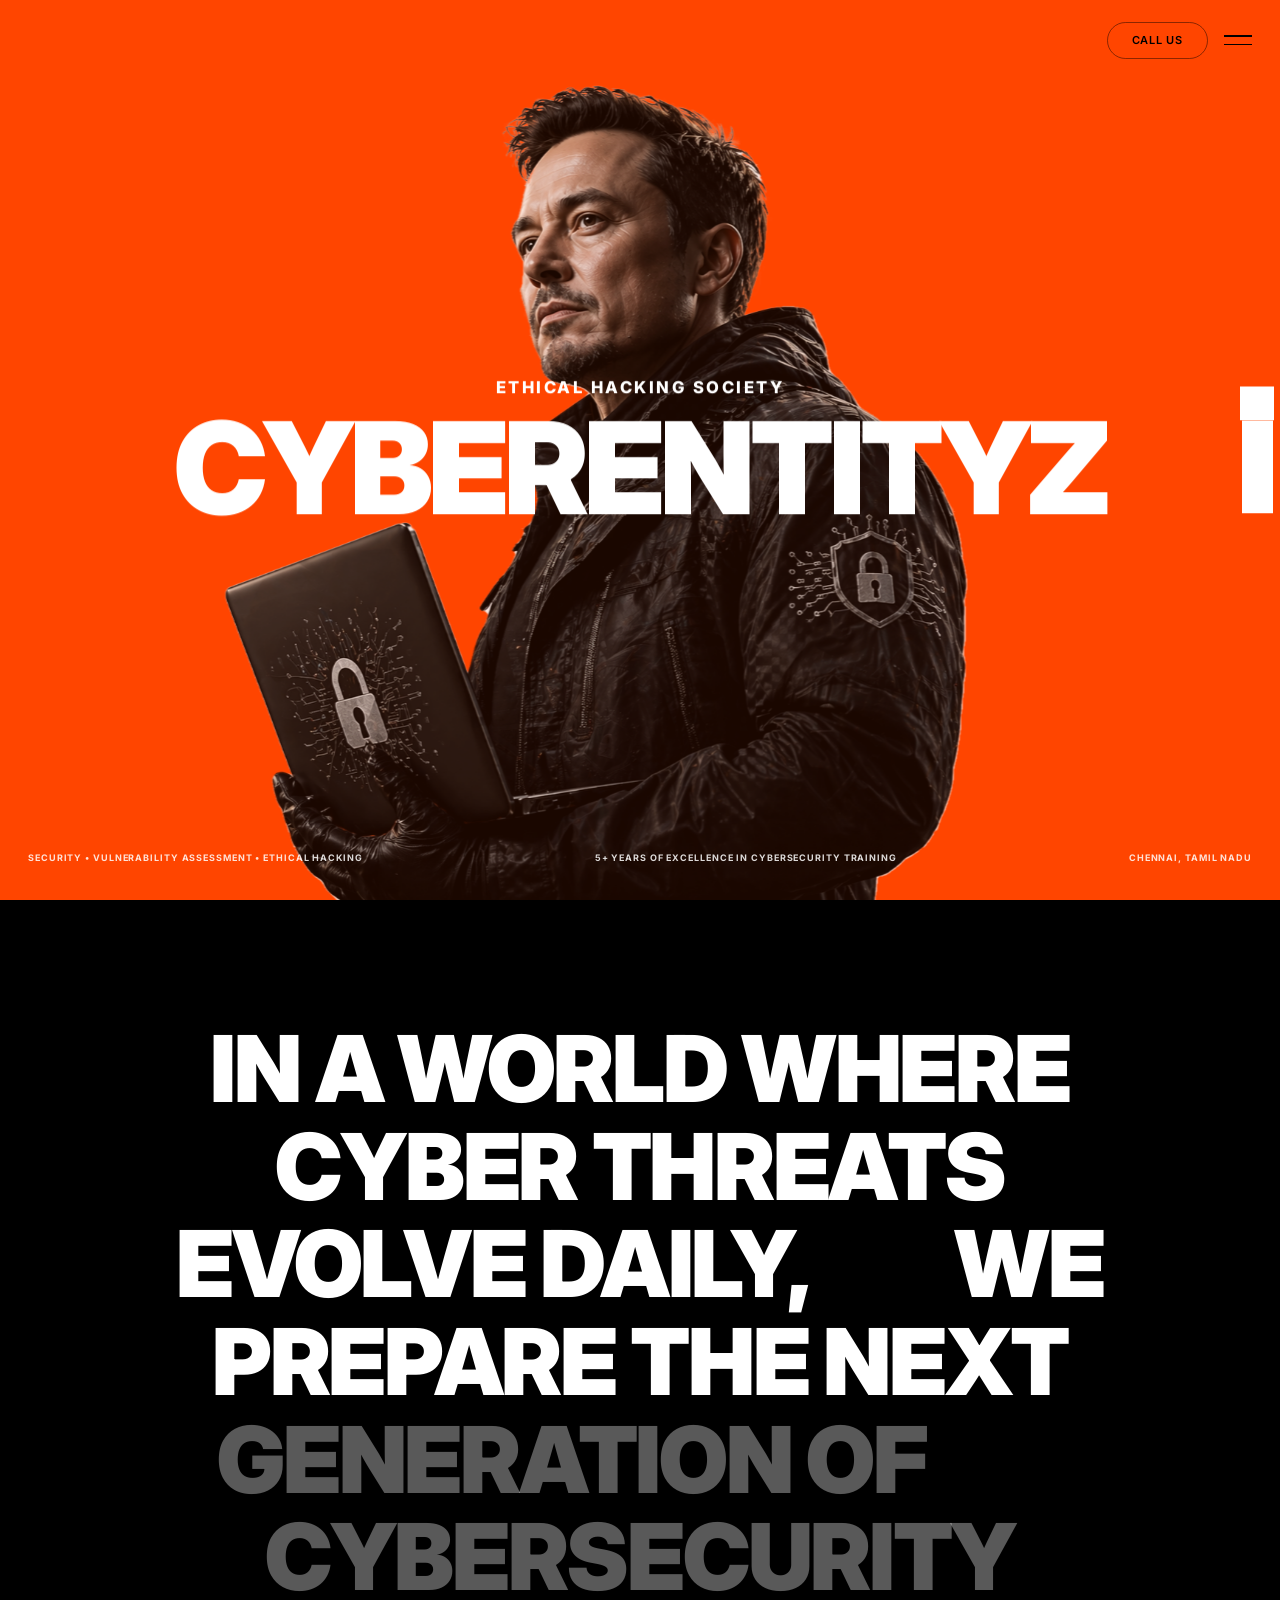
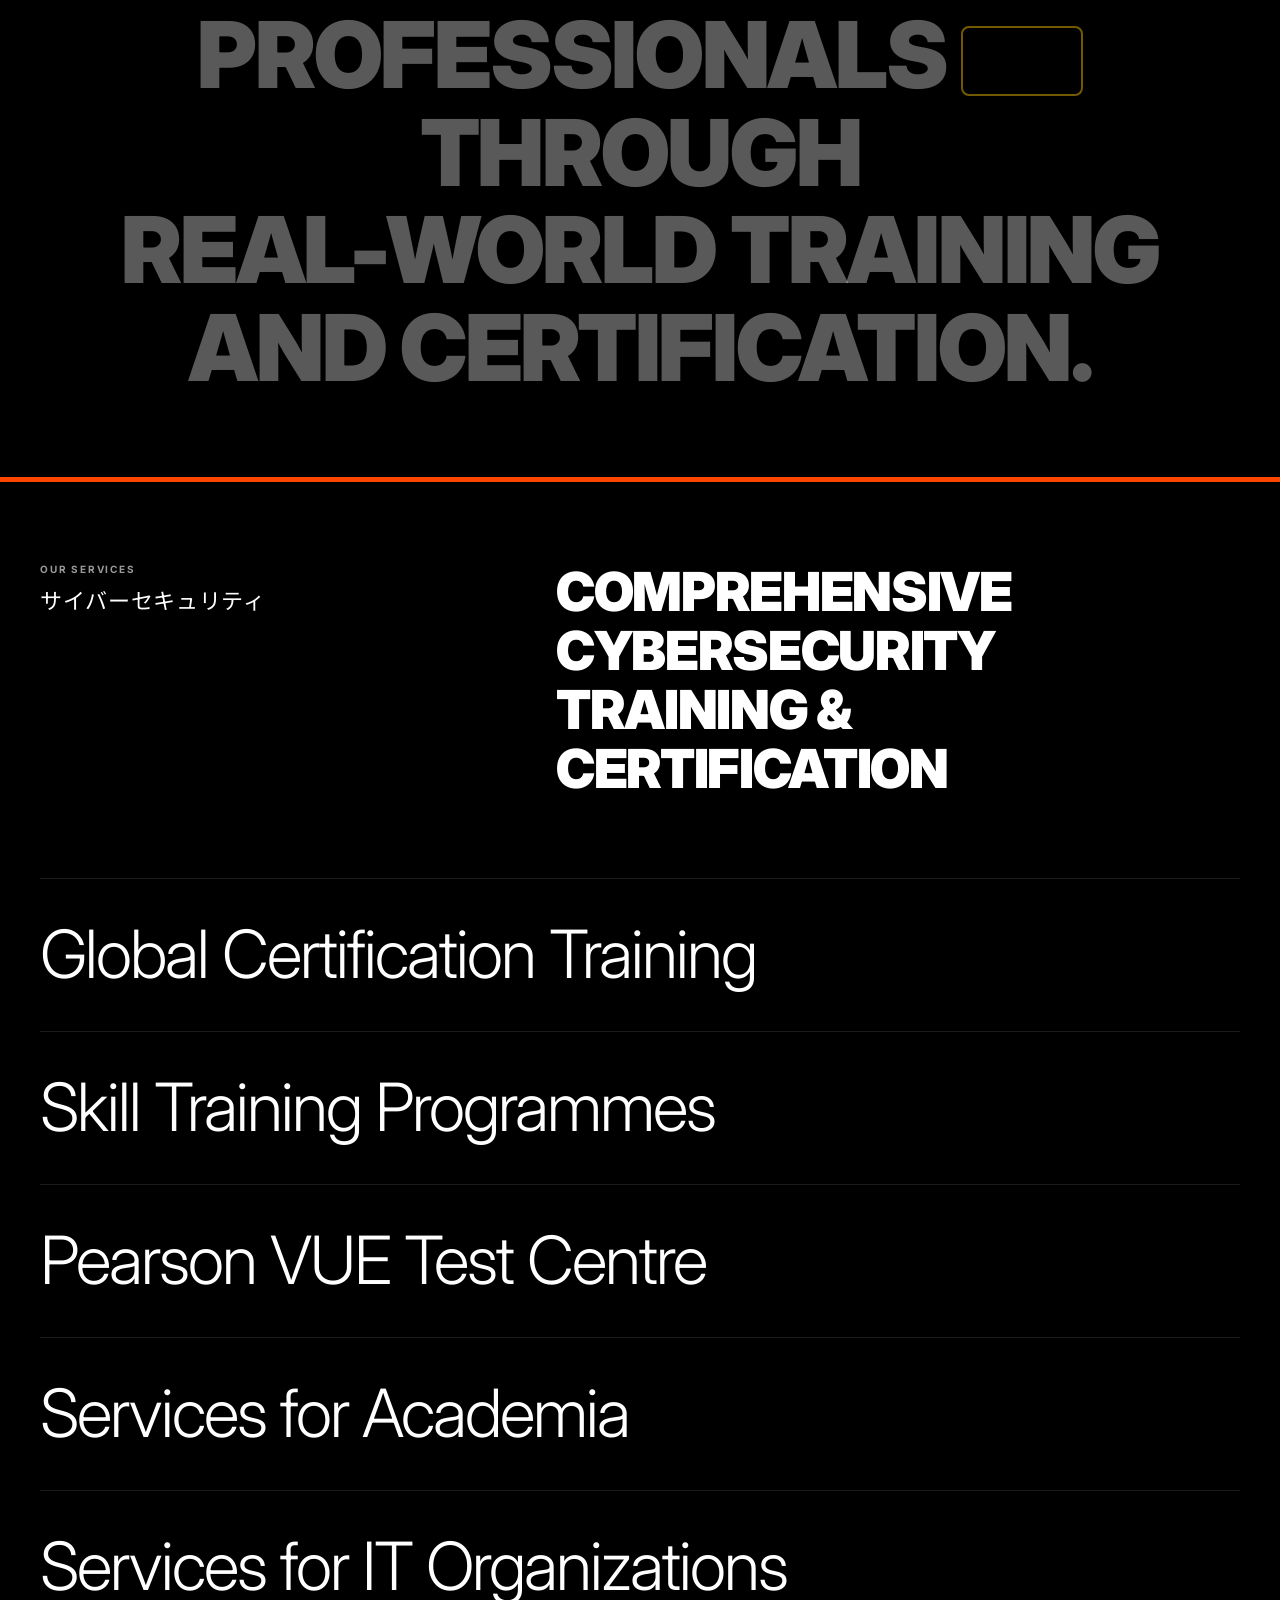
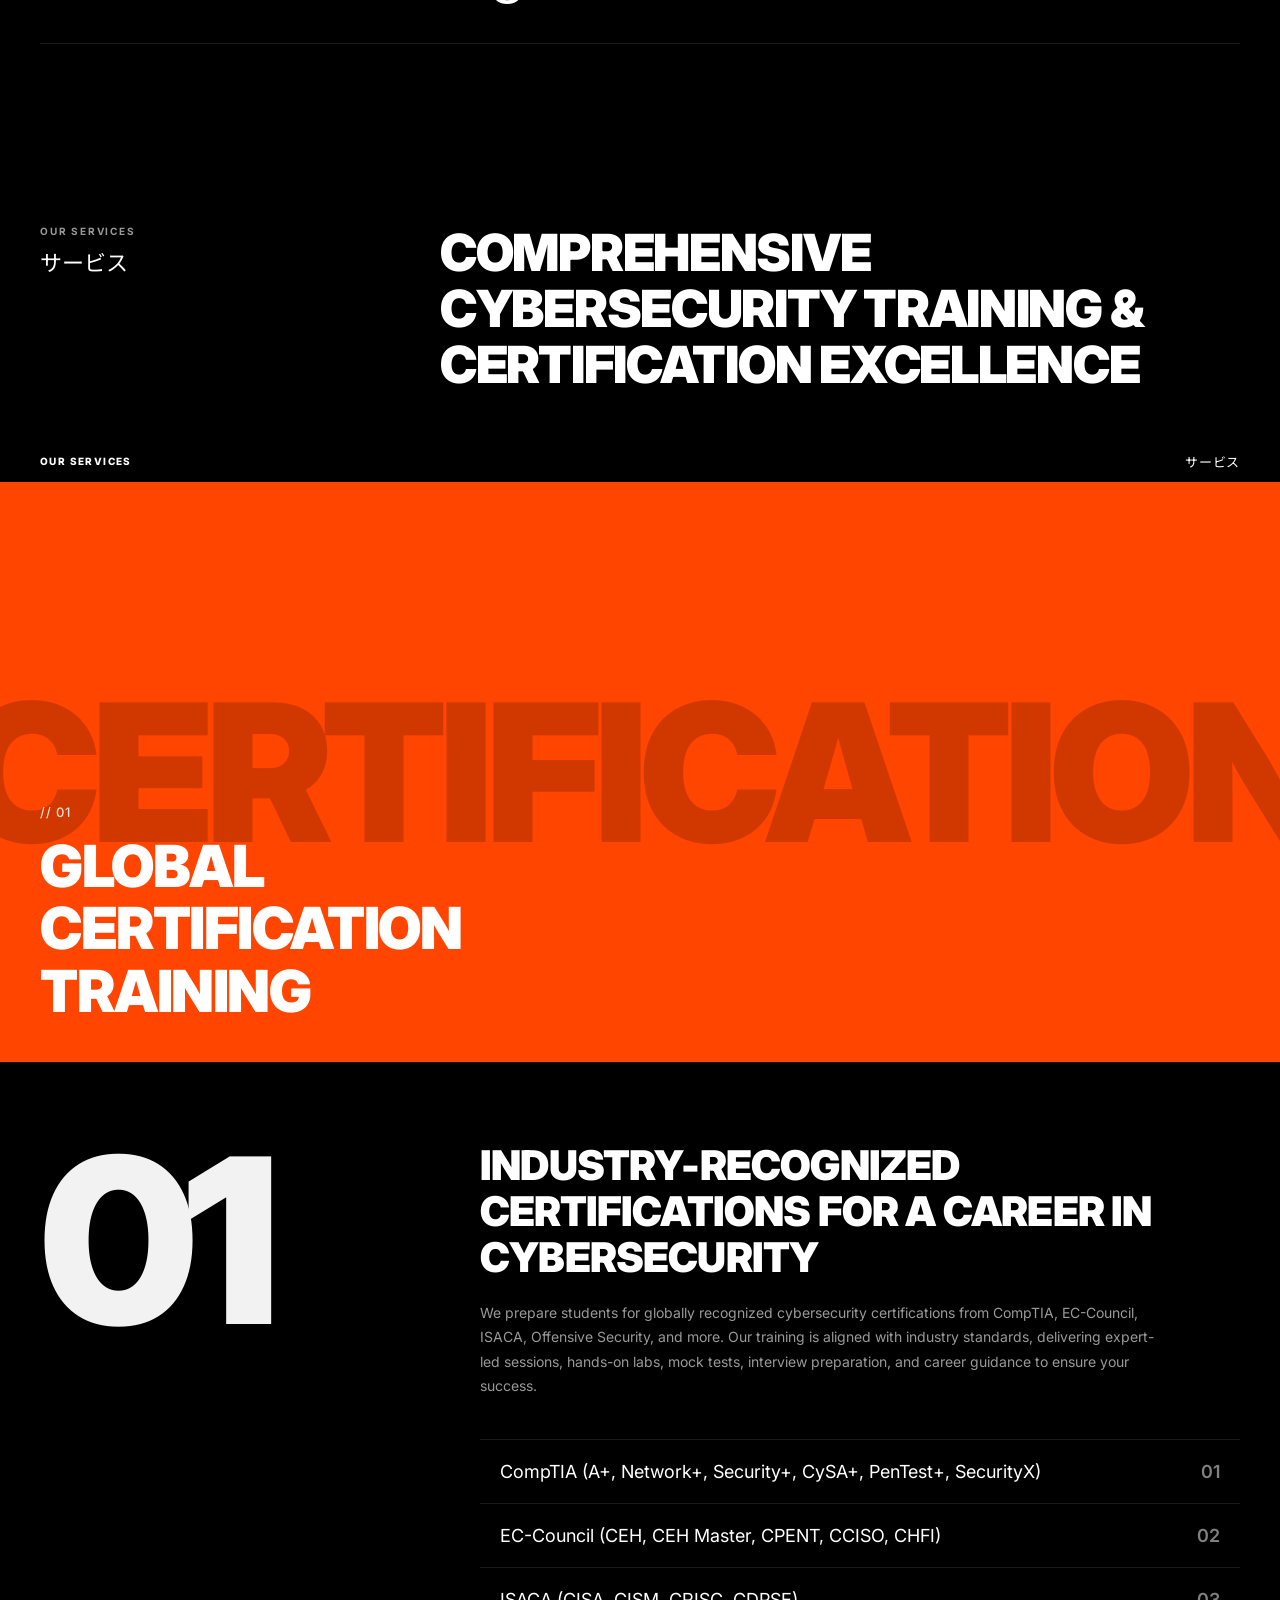
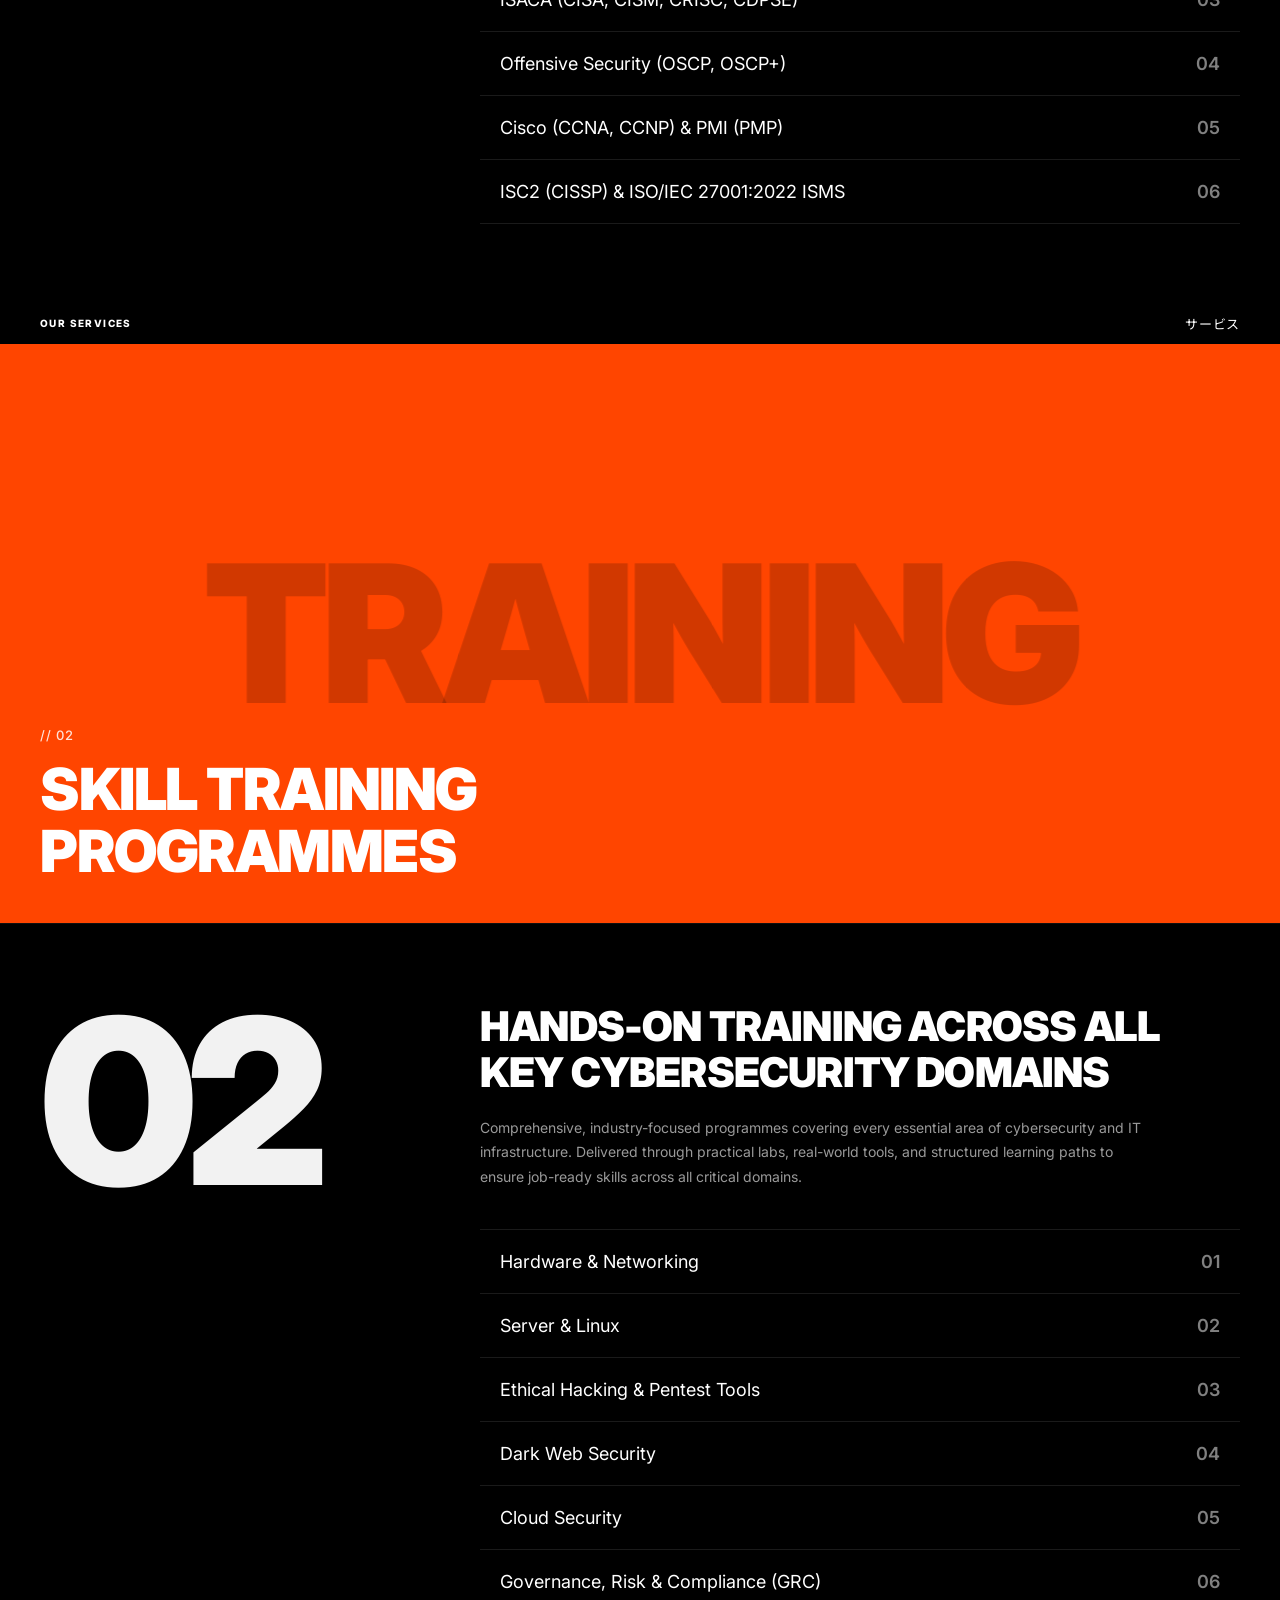
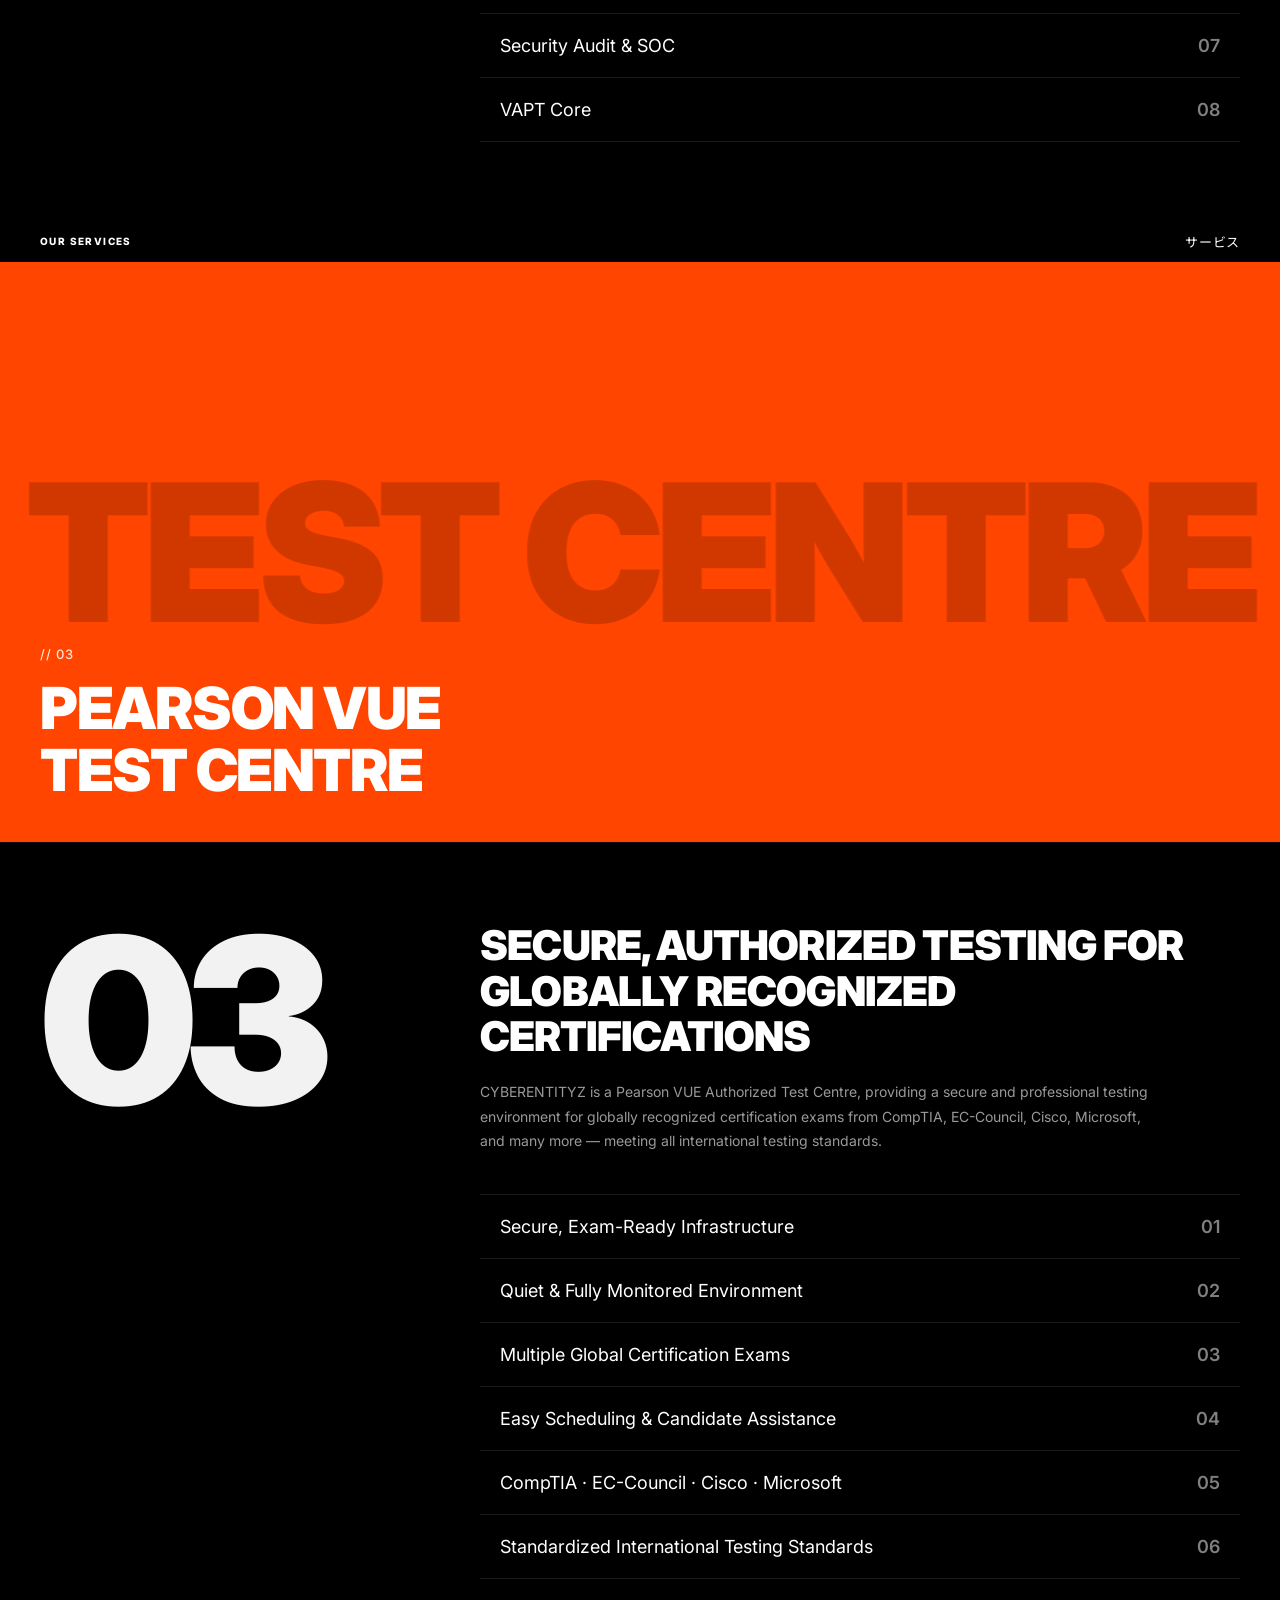
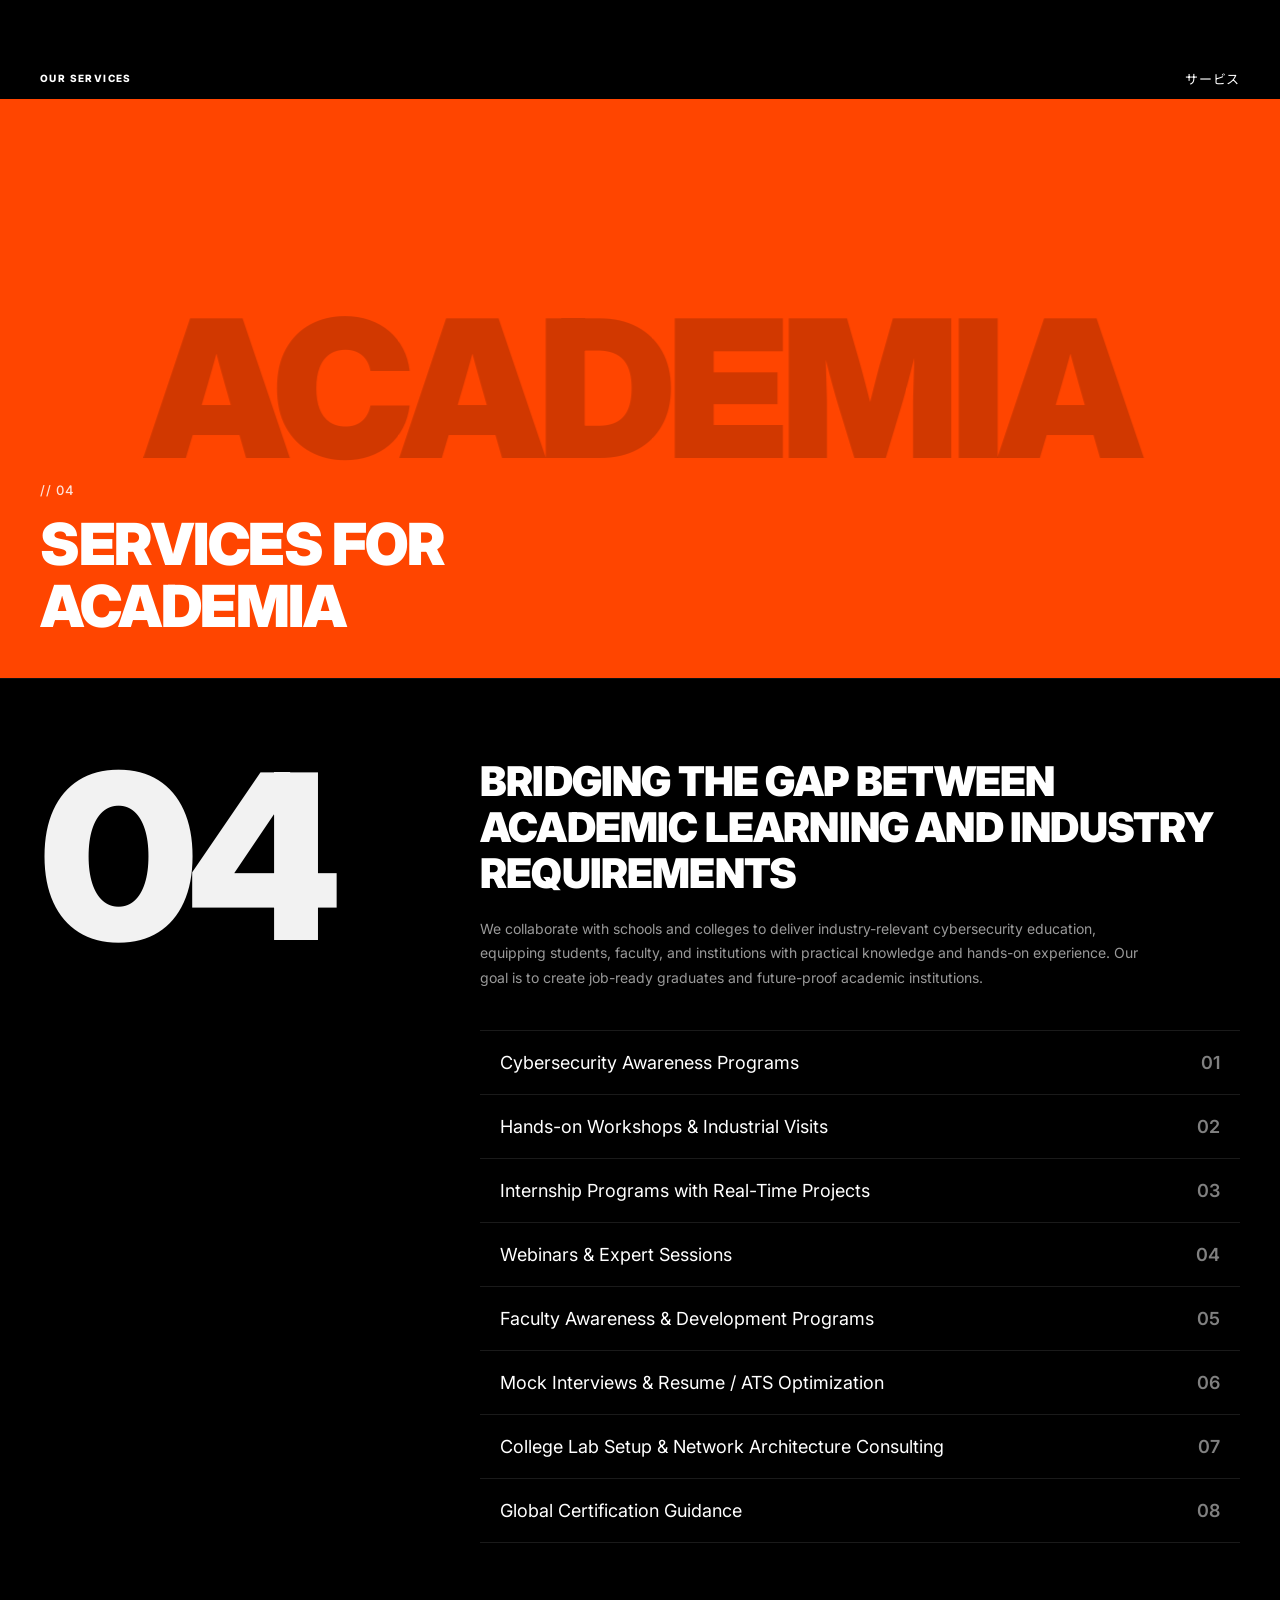
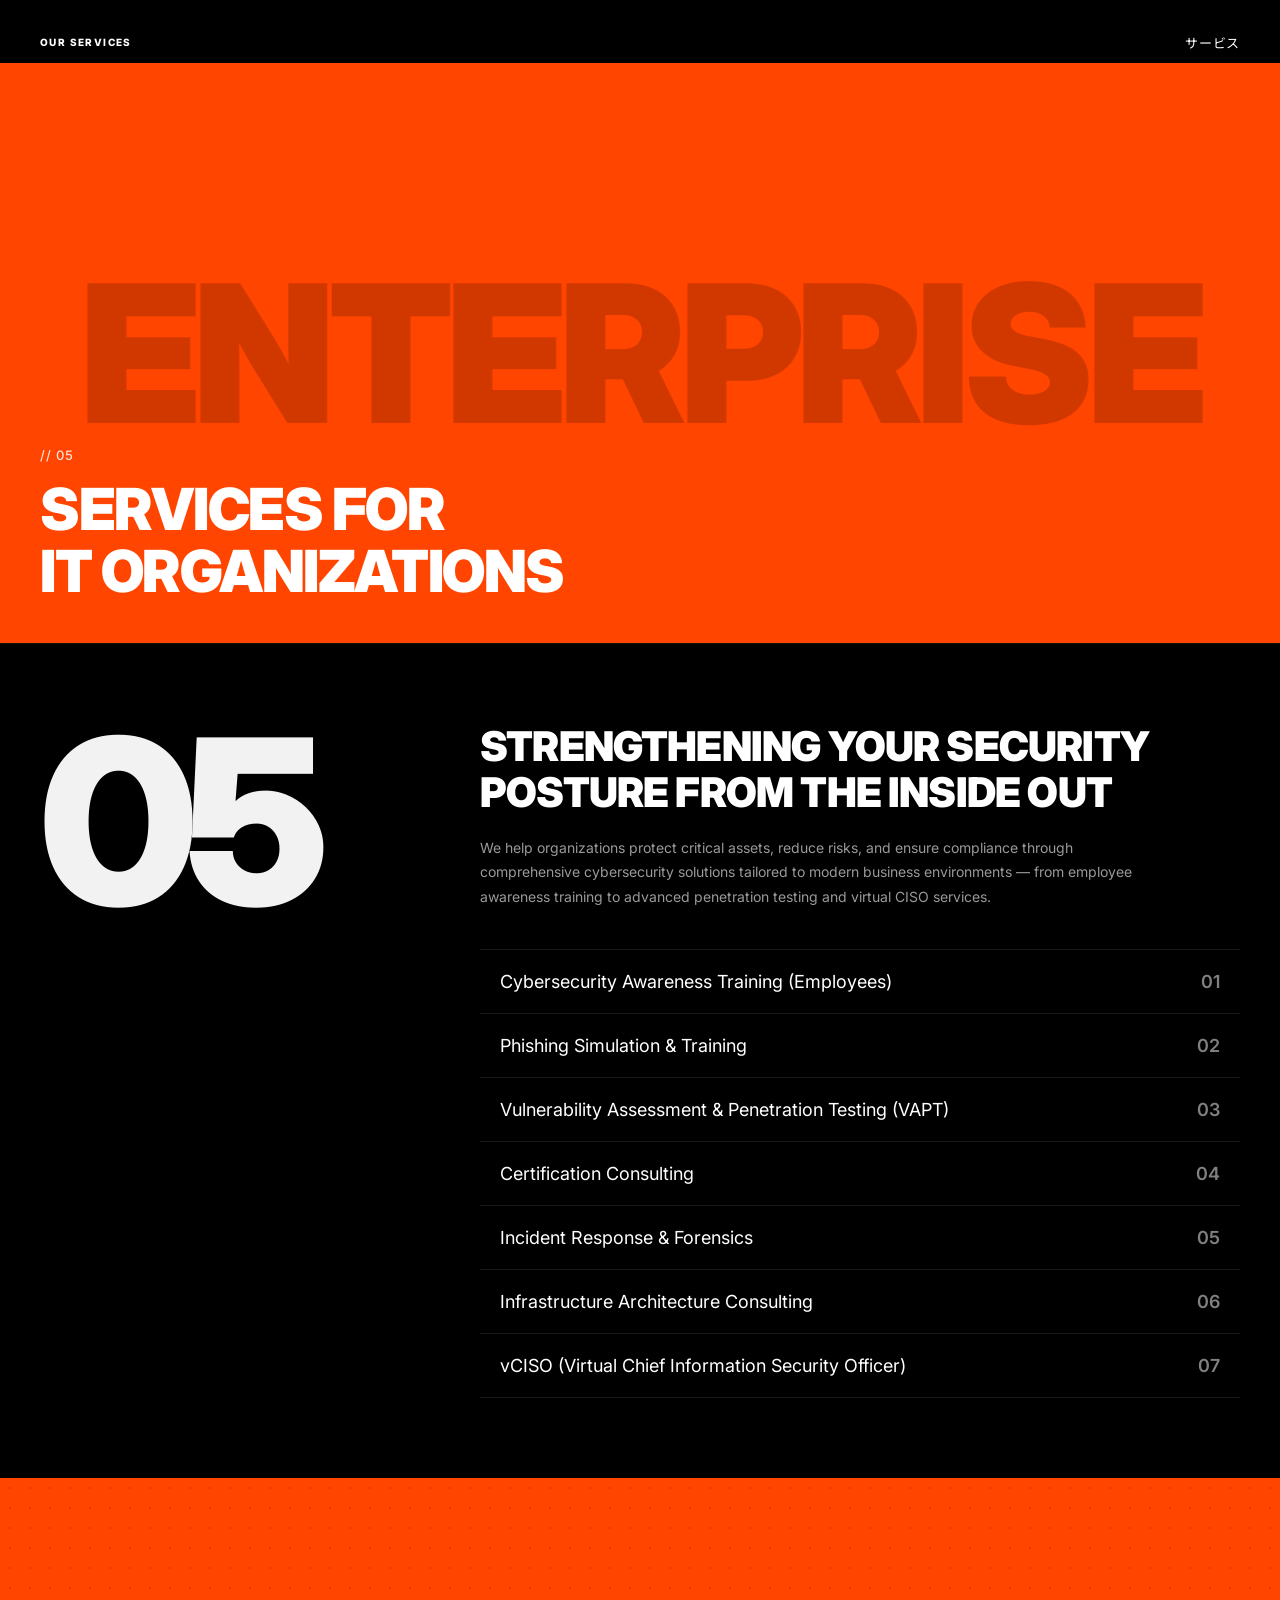
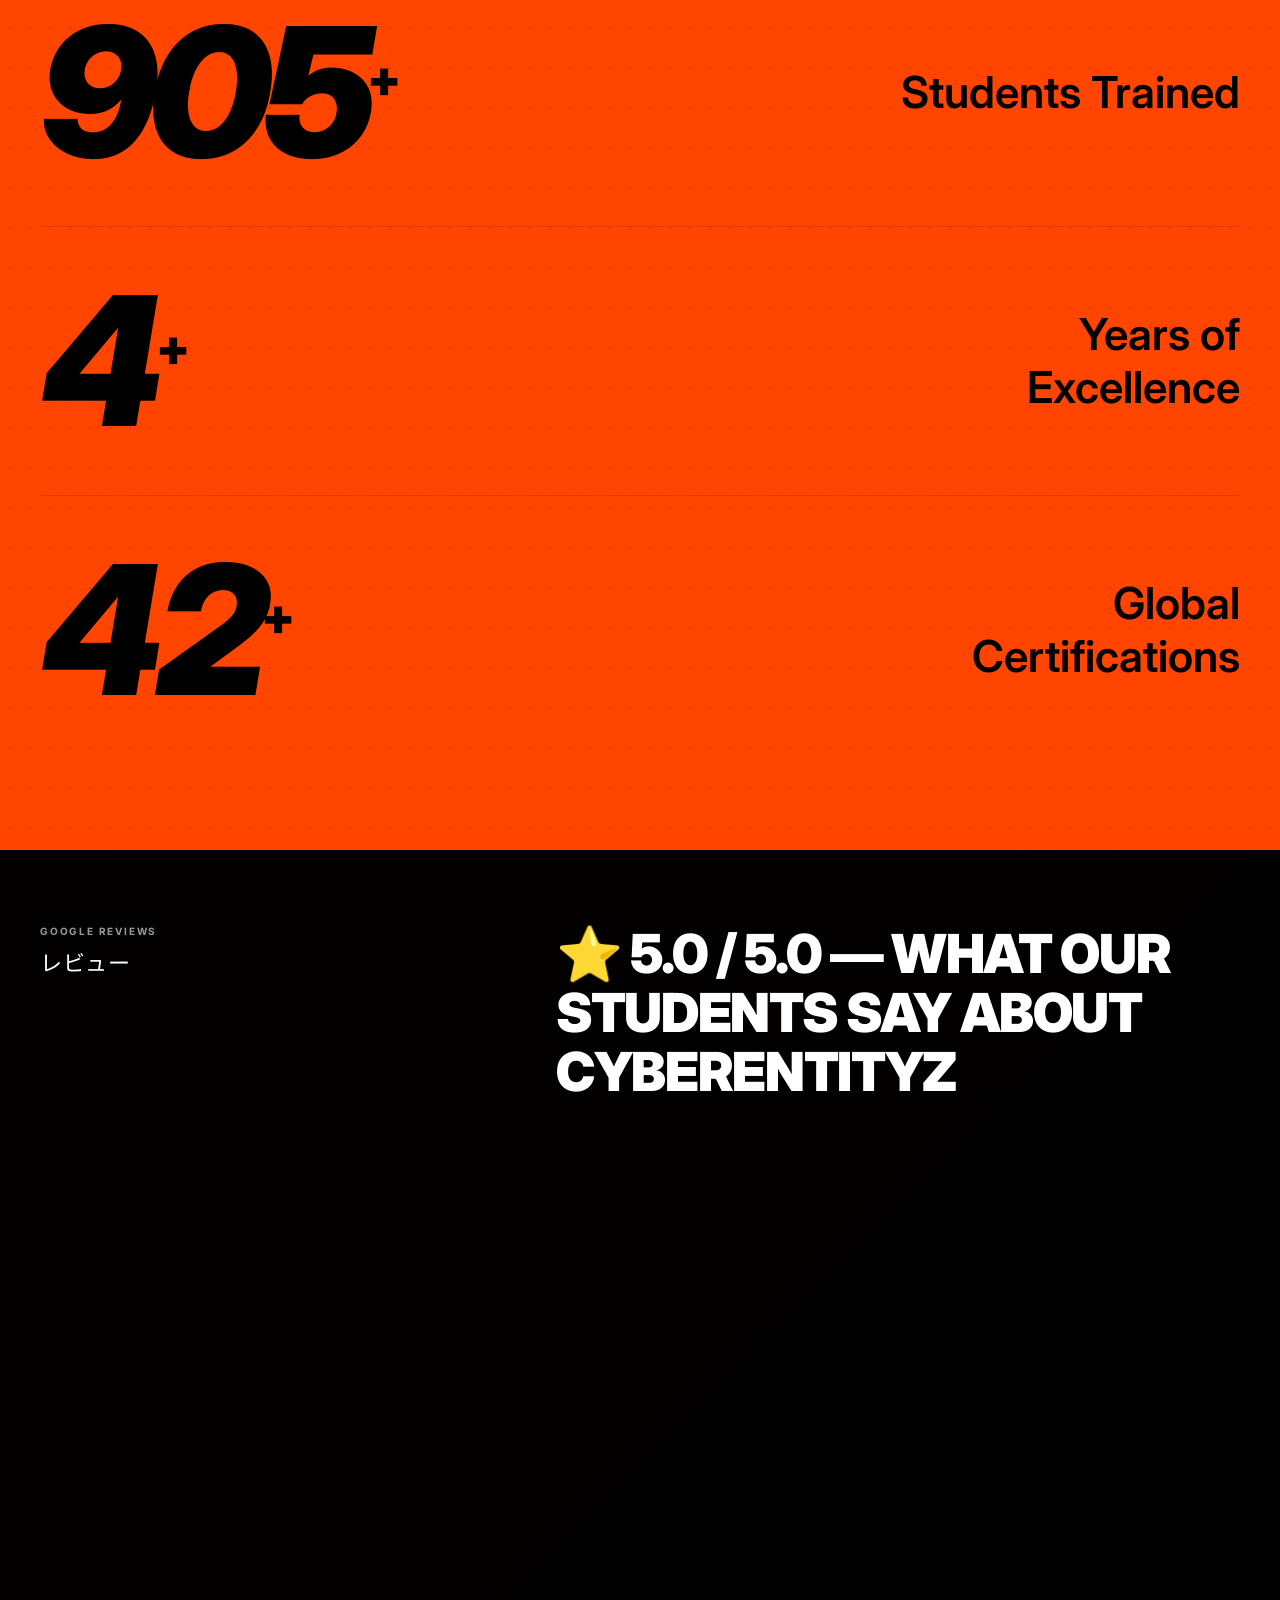
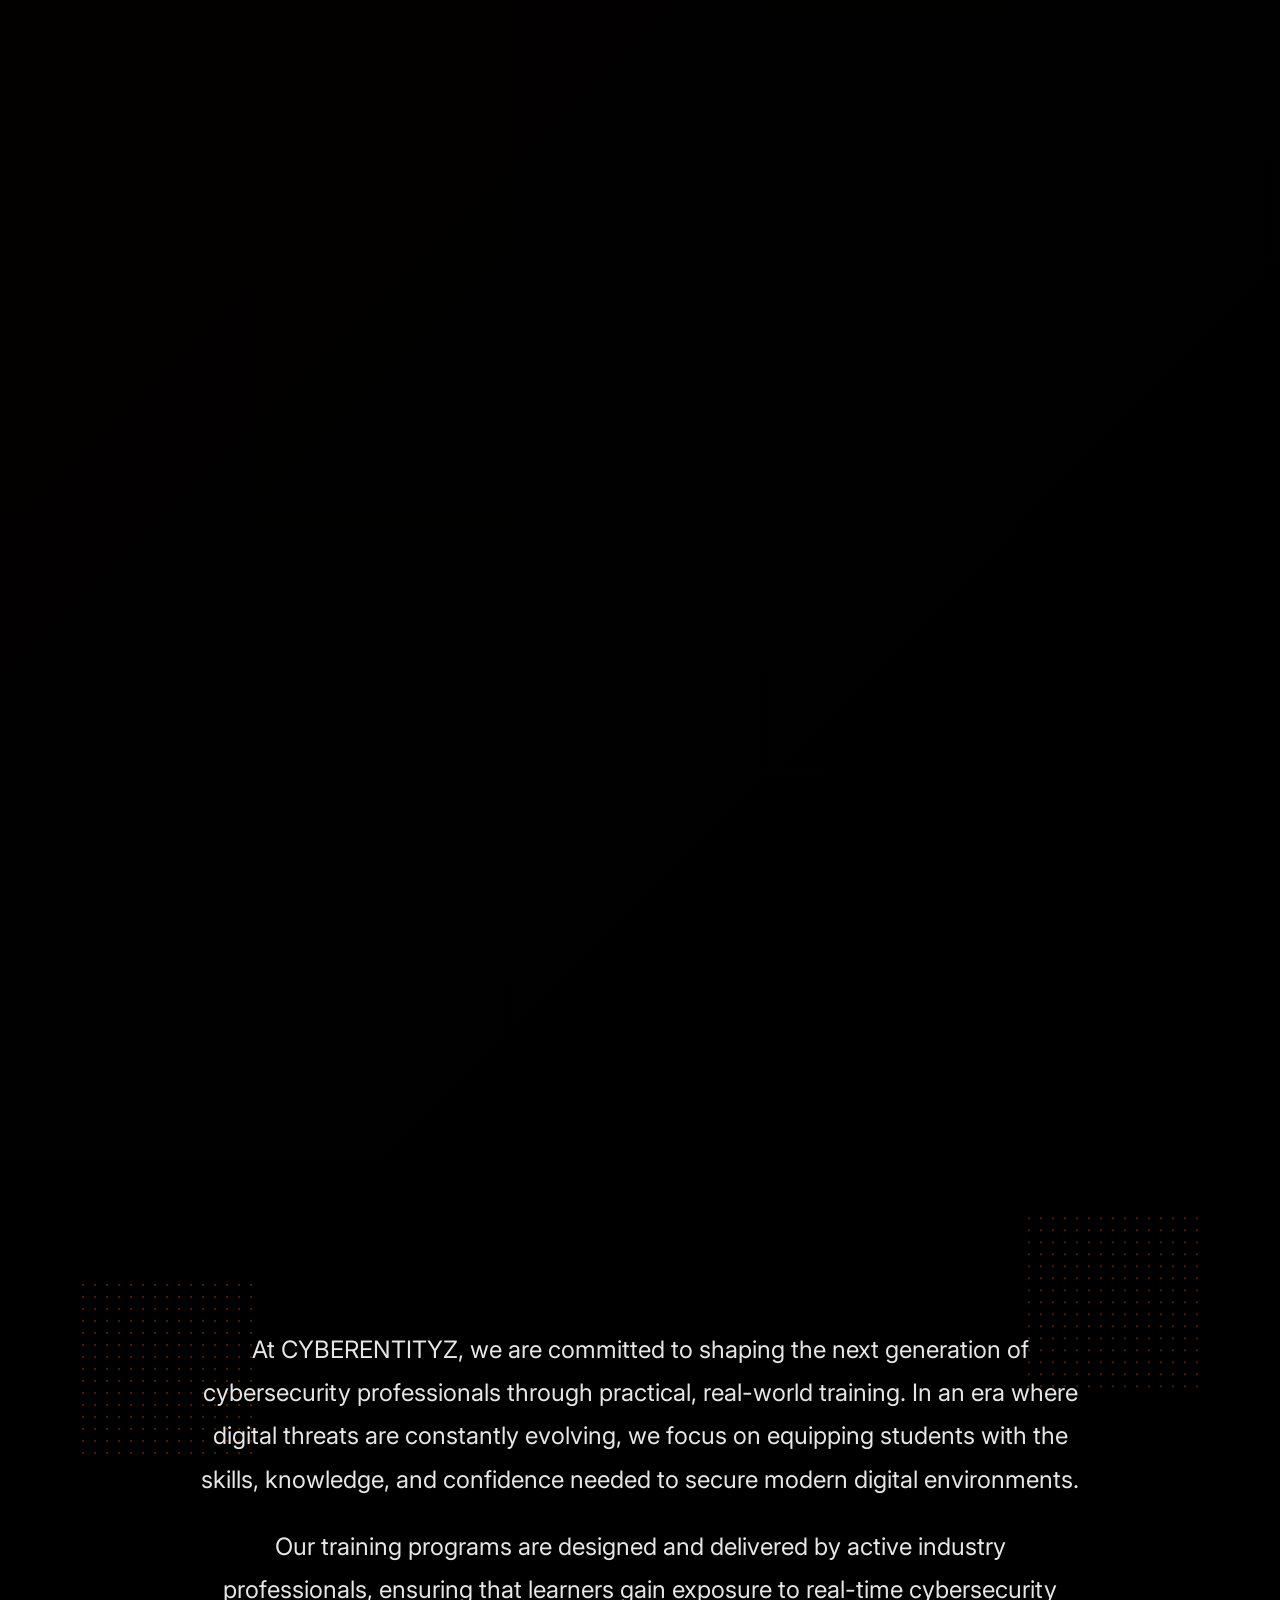
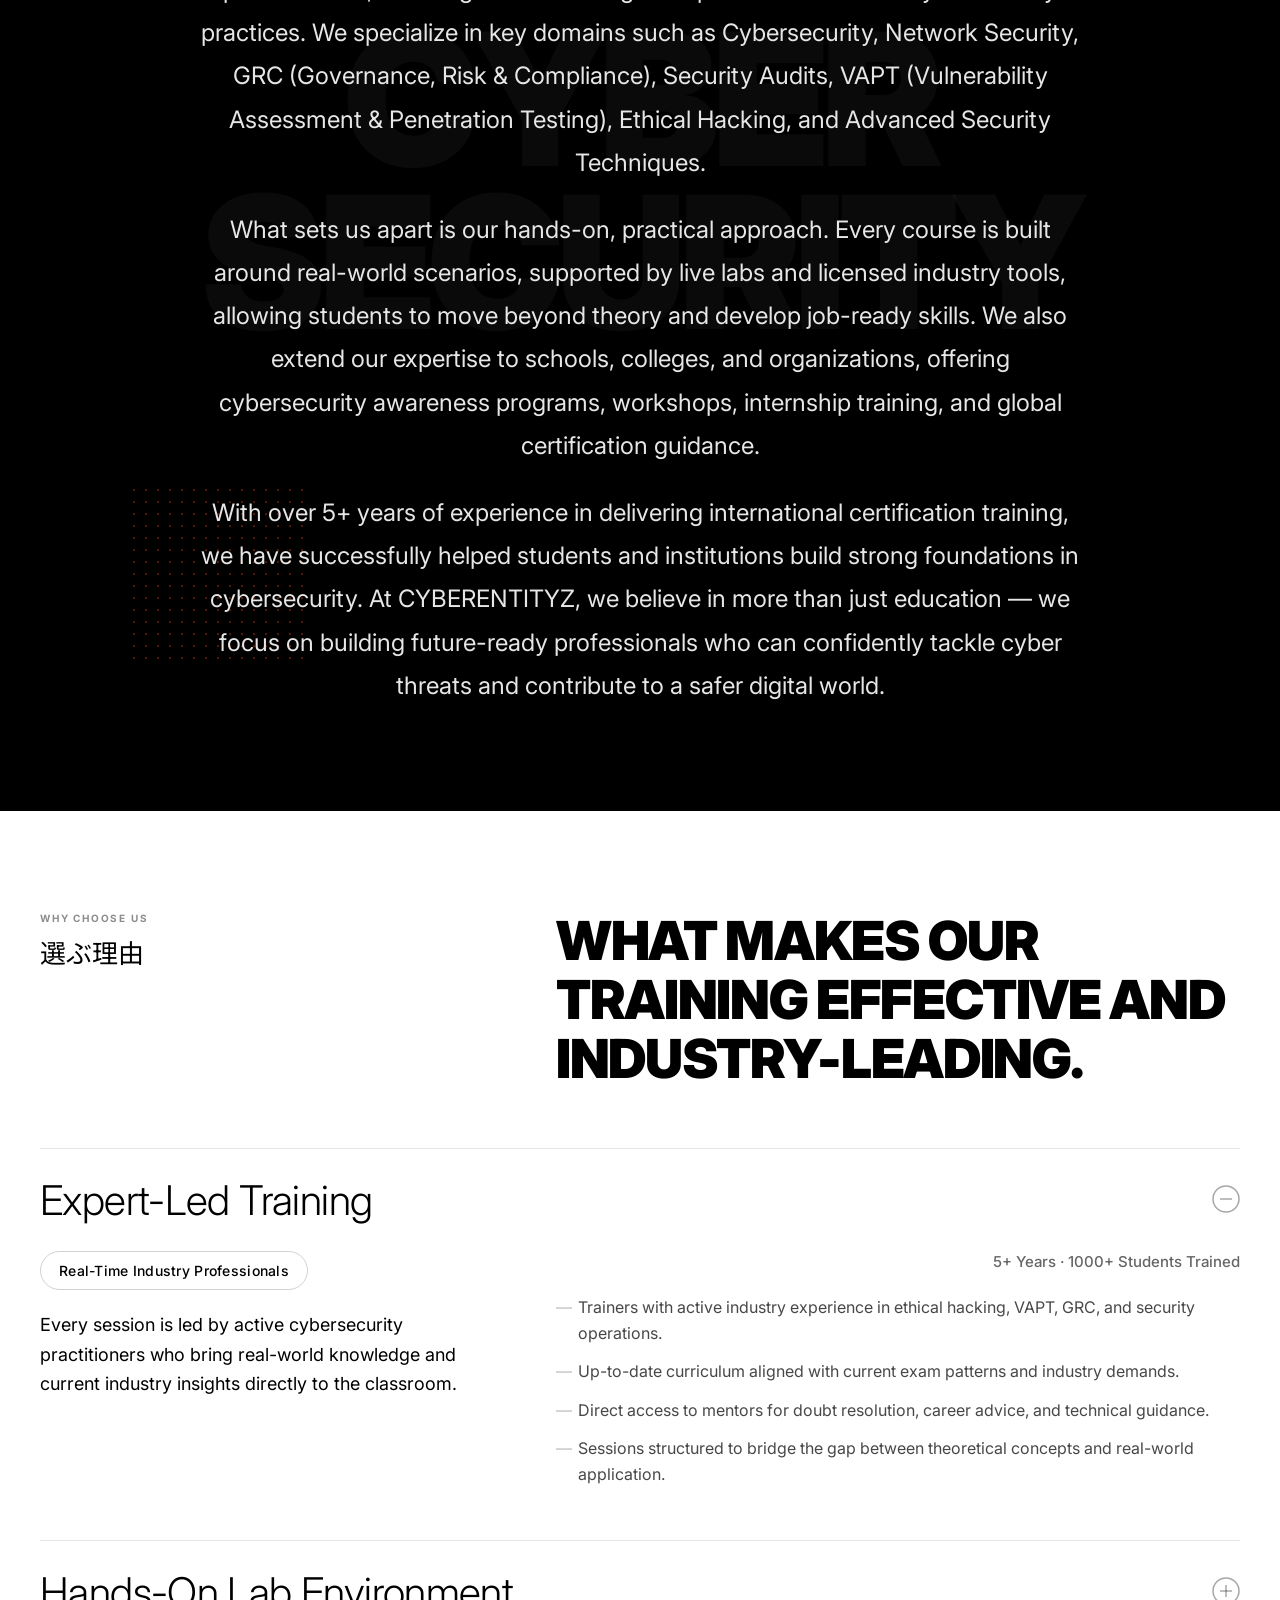
==== commit 655dba2f: "added to repo" ====
--- a/index.html
+++ b/index.html
@@ -5,10 +5,32 @@
   <meta name="viewport" content="width=device-width, initial-scale=1.0">
   <title>CYBERENTITYZ — Ethical Hacking Society</title>
   <meta name="description" content="CYBERENTITYZ is a leading cybersecurity training institute specializing in ethical hacking, penetration testing, and global certifications with 5+ years of excellence.">
+  
+  <!-- Favicon -->
+  <link rel="icon" type="image/png" href="assets/images/favicon.png">
+  
+  <!-- Open Graph / Facebook -->
+  <meta property="og:type" content="website">
+  <meta property="og:url" content="https://cyberentityz.com/">
+  <meta property="og:title" content="CYBERENTITYZ — Ethical Hacking Society">
+  <meta property="og:description" content="Leading cybersecurity training institute specializing in ethical hacking, penetration testing, and global certifications.">
+  <meta property="og:image" content="https://cyberentityz.com/assets/images/1.png">
+  
+  <!-- Twitter -->
+  <meta property="twitter:card" content="summary_large_image">
+  <meta property="twitter:url" content="https://cyberentityz.com/">
+  <meta property="twitter:title" content="CYBERENTITYZ — Ethical Hacking Society">
+  <meta property="twitter:description" content="Leading cybersecurity training institute specializing in ethical hacking, penetration testing, and global certifications.">
+  <meta property="twitter:image" content="https://cyberentityz.com/assets/images/1.png">
+  
+  <!-- Fonts -->
   <link rel="preconnect" href="https://fonts.googleapis.com">
   <link rel="preconnect" href="https://fonts.gstatic.com" crossorigin>
   <link href="https://fonts.googleapis.com/css2?family=Inter:wght@300;400;500;600;700;800;900&family=Noto+Sans+JP:wght@400;700;900&display=swap" rel="stylesheet">
+  
+  <!-- Stylesheet -->
   <link rel="stylesheet" href="assets/css/style.css">
+  
   <!-- GSAP + ScrollTrigger -->
   <script src="https://cdnjs.cloudflare.com/ajax/libs/gsap/3.12.5/gsap.min.js"></script>
   <script src="https://cdnjs.cloudflare.com/ajax/libs/gsap/3.12.5/ScrollTrigger.min.js"></script>
--- a/assets/css/style.css
+++ b/assets/css/style.css
@@ -1148,9 +1148,9 @@
   display: flex;
   justify-content: space-between;
   align-items: center;
-  padding: 15px 20px;
+  padding: 18px 20px;
   border-bottom: 1px solid var(--border-light);
-  font-size: 13px;
+  font-size: 18px;
   font-weight: 400;
   color: var(--white);
   transition: all 0.25s var(--ease-out-expo);
@@ -1187,9 +1187,9 @@
 }
 
 .expertise-list-item span:last-child {
-  font-weight: 500;
-  opacity: 0.4;
-  font-size: 12px;
+  font-weight: 600;
+  opacity: 0.5;
+  font-size: 18px;
 }
 
 /* ===== SECTION 5: STATS ===== */
@@ -1297,7 +1297,7 @@
   gap: 20px;
   padding: 18px 22px;
   border-bottom: 1px solid var(--border-light);
-  font-size: 13px;
+  font-size: 17px;
   align-items: center;
   /* hover/highlight transitions only — opacity/transform handled separately */
   transition: background-color 0.25s var(--ease-out-expo), color 0.25s var(--ease-out-expo), box-shadow 0.25s var(--ease-out-expo), border-color 0.25s var(--ease-out-expo);
@@ -1331,21 +1331,25 @@
 }
 
 .award-company {
-  font-weight: 500;
+  font-weight: 600;
+  font-size: 18px;
 }
 
 .award-org {
   color: var(--text-muted);
+  font-size: 16px;
 }
 
 .award-title {
   font-weight: 400;
+  font-size: 17px;
 }
 
 .award-year {
   text-align: right;
   font-weight: 500;
   opacity: 0.8;
+  font-size: 17px;
 }
 
 /* ===== SECTION 7: ABOUT ===== */
@@ -1453,16 +1457,18 @@
 .about-bio {
   position: relative;
   z-index: 1;
-  max-width: 580px;
-  margin-left: auto;
-  padding-right: 40px;
+  max-width: 900px;
+  margin: 0 auto;
+  text-align: center;
+  padding: 0 40px;
 }
 
 .about-bio p {
-  font-size: clamp(17px, 2.2vw, 26px);
-  font-weight: 500;
-  line-height: 1.55;
-  color: var(--white);
+  font-size: clamp(18px, 2.2vw, 22px);
+  font-weight: 400;
+  line-height: 1.8;
+  color: rgba(255, 255, 255, 0.9);
+  margin-bottom: 1.5rem;
 }
 
 /* ===== SECTION 8: EXPERIENCE ===== */
@@ -1563,17 +1569,17 @@
 
 .exp-role-tag {
   display: inline-block;
-  padding: 6px 16px;
+  padding: 8px 18px;
   border: 1px solid rgba(0, 0, 0, 0.18);
   border-radius: 20px;
-  font-size: 12px;
-  font-weight: 400;
+  font-size: 14px;
+  font-weight: 500;
   letter-spacing: 0.02em;
   margin-bottom: 20px;
 }
 
 .exp-summary {
-  font-size: 15px;
+  font-size: 18px;
   line-height: 1.65;
   color: var(--black);
   max-width: 440px;
@@ -1581,11 +1587,11 @@
 
 .exp-location {
   display: block;
-  font-size: 12px;
+  font-size: 15px;
   color: var(--text-muted-dark);
   margin-bottom: 20px;
   text-align: right;
-  font-weight: 400;
+  font-weight: 500;
 }
 
 .exp-details {
@@ -1596,7 +1602,7 @@
   position: relative;
   padding-left: 22px;
   margin-bottom: 12px;
-  font-size: 13px;
+  font-size: 16px;
   line-height: 1.65;
   color: rgba(0, 0, 0, 0.72);
 }
@@ -1733,9 +1739,9 @@
 }
 
 .accordion-body li {
-  font-size: 13px;
+  font-size: 16px;
   color: var(--text-muted);
-  padding: 4px 0;
+  padding: 6px 0;
   transition: color 0.2s ease;
 }
 
@@ -1910,6 +1916,21 @@
     width: 250px;
     height: 180px;
     right: 80px;
+  }
+}
+
+/* ===== DESKTOP (LARGE SCREENS) ===== */
+@media (min-width: 1025px) {
+  .about-bio {
+    max-width: 1000px;
+    margin: 0 auto;
+    text-align: center;
+    padding: 0 60px;
+  }
+  
+  .about-bio p {
+    font-size: clamp(20px, 2.4vw, 24px);
+    line-height: 1.8;
   }
 }
 
@@ -2117,8 +2138,8 @@
   }
 
   .about-bio {
-    padding-right: 0;
-    margin-left: 0;
+    padding: 0 20px;
+    text-align: center;
   }
 
   .experience {
